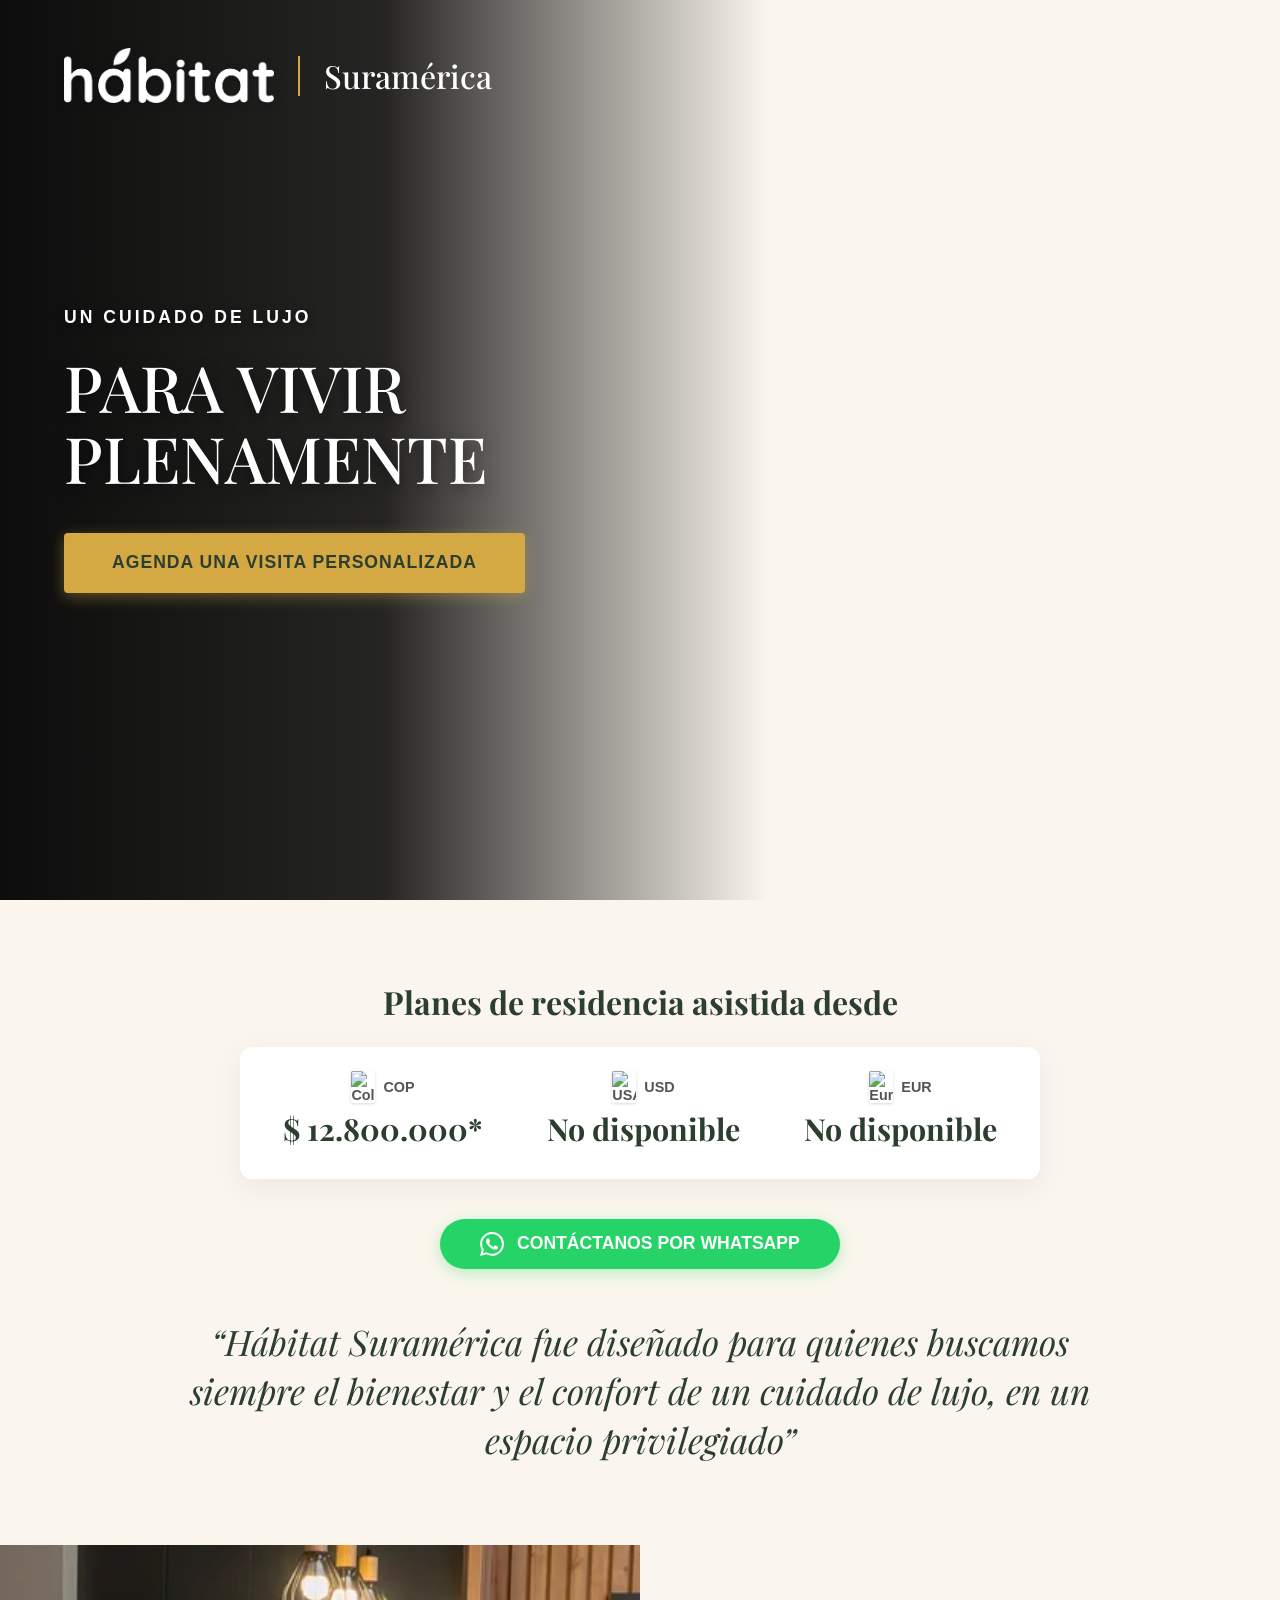
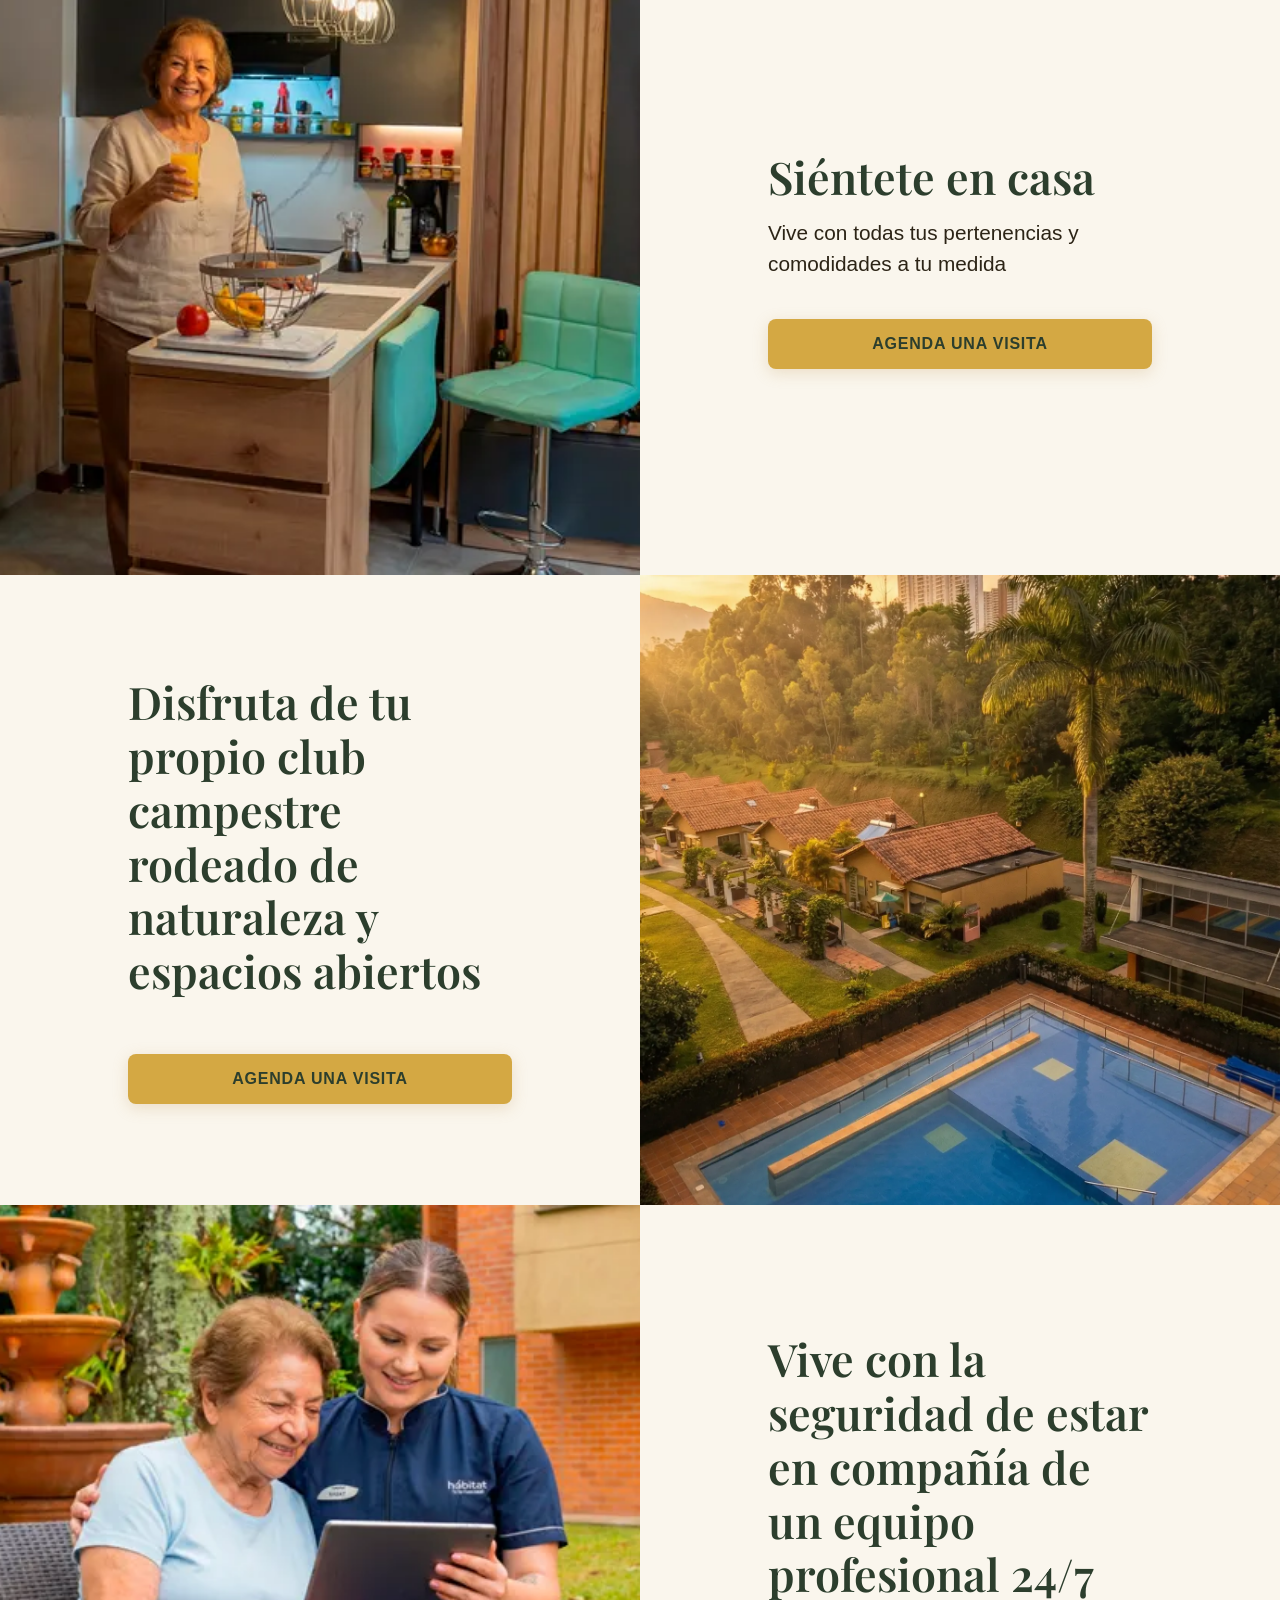
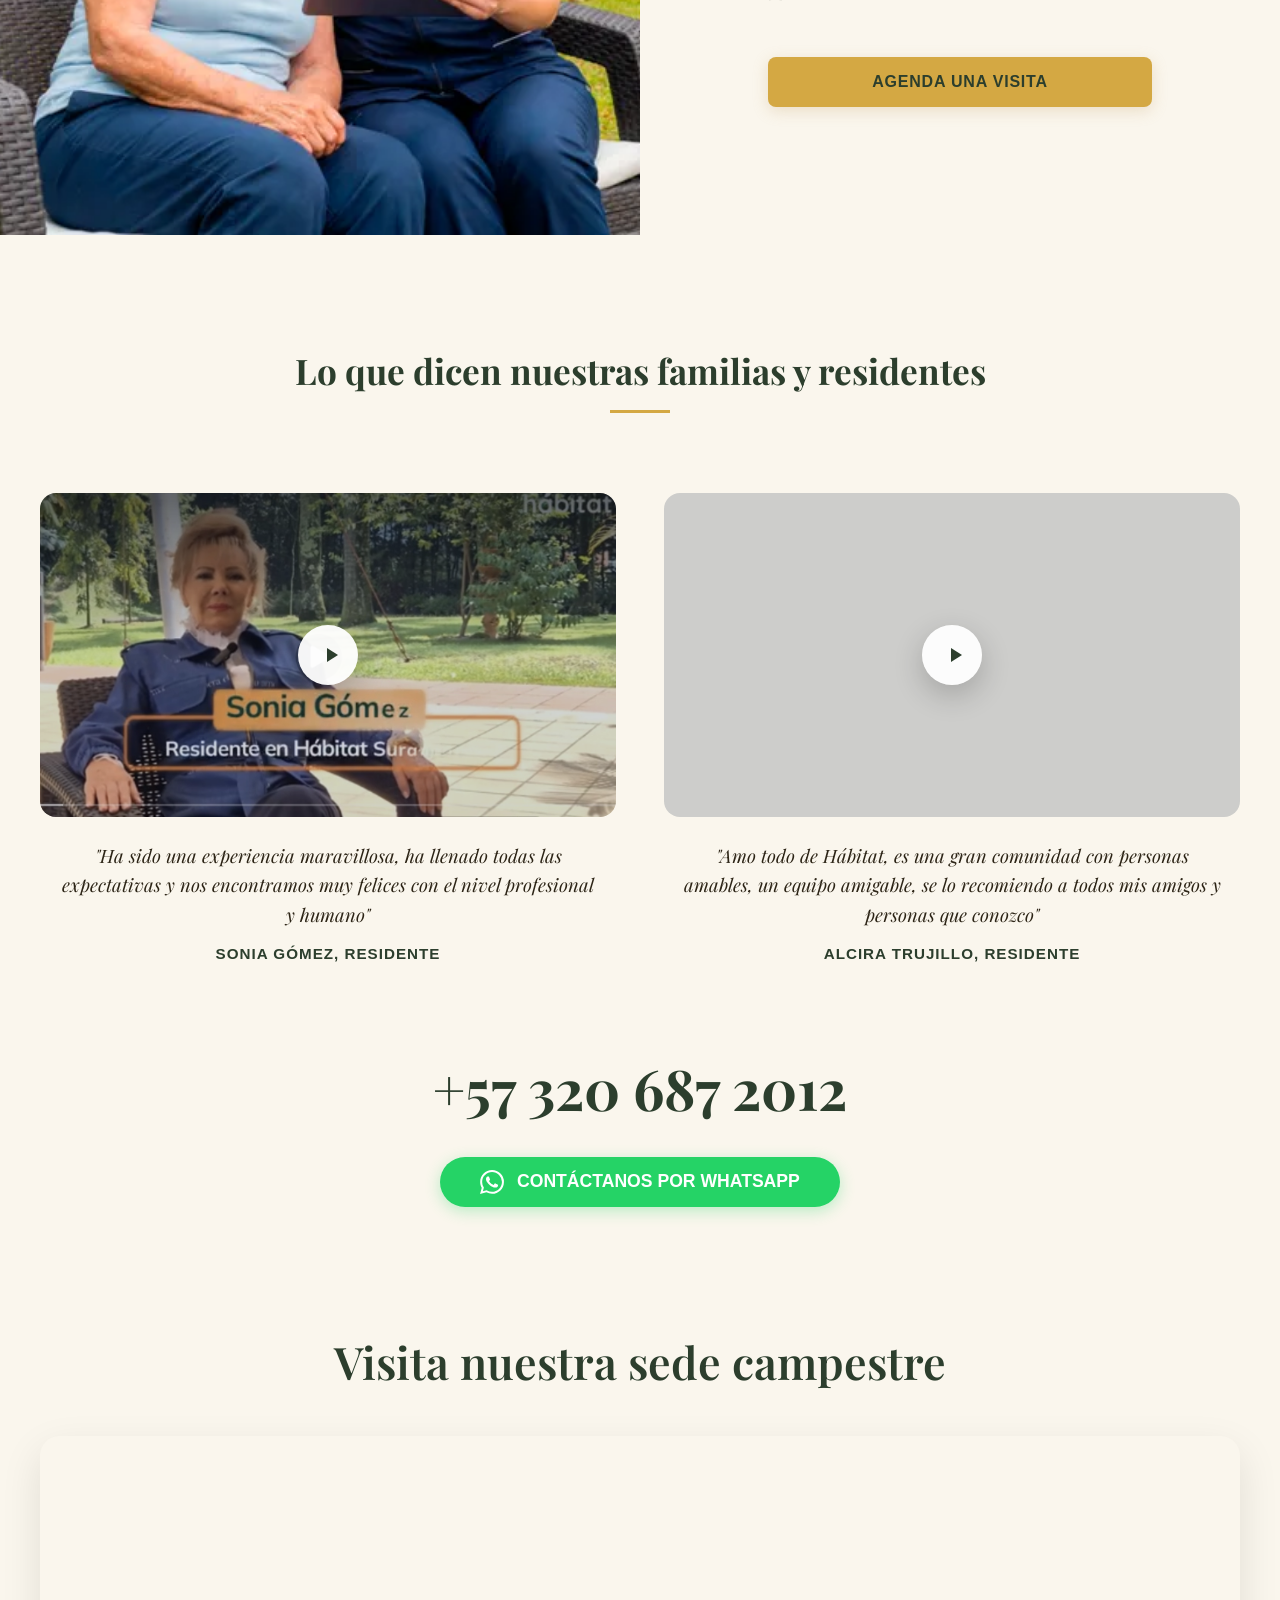
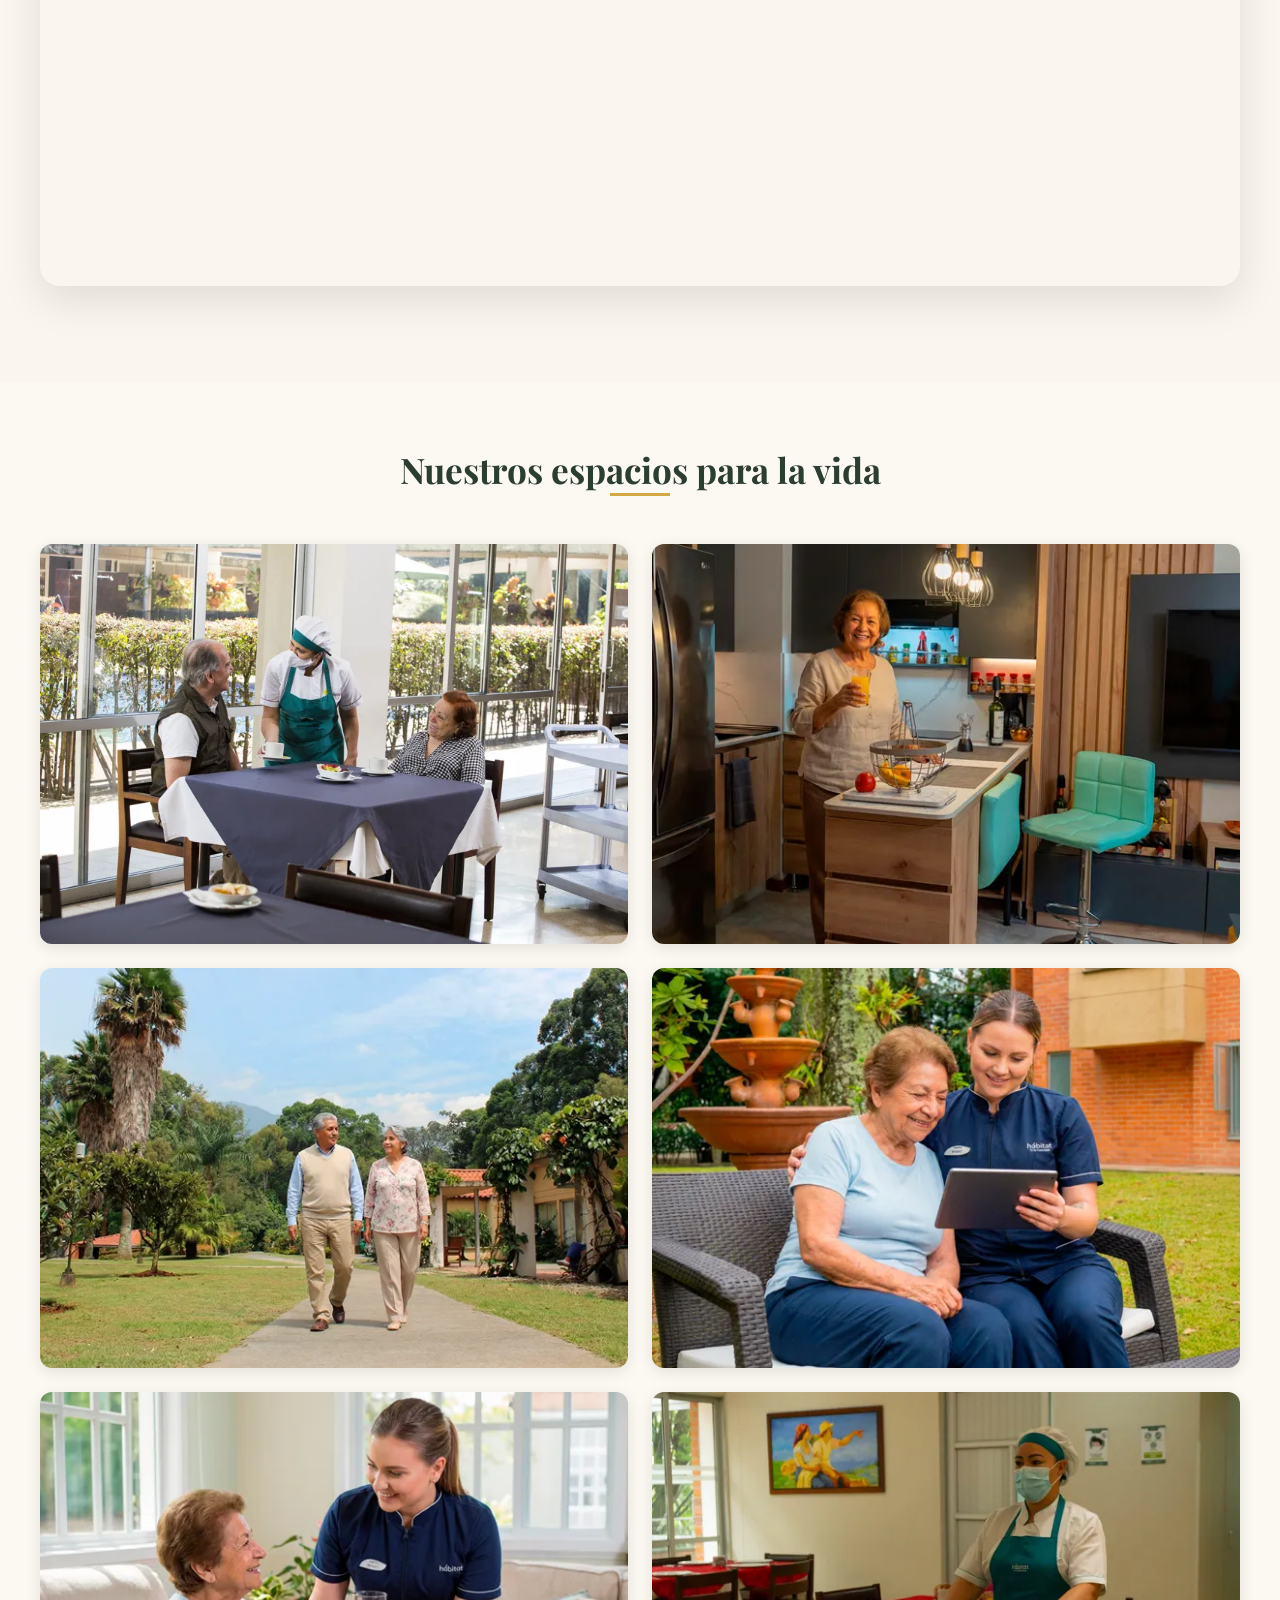
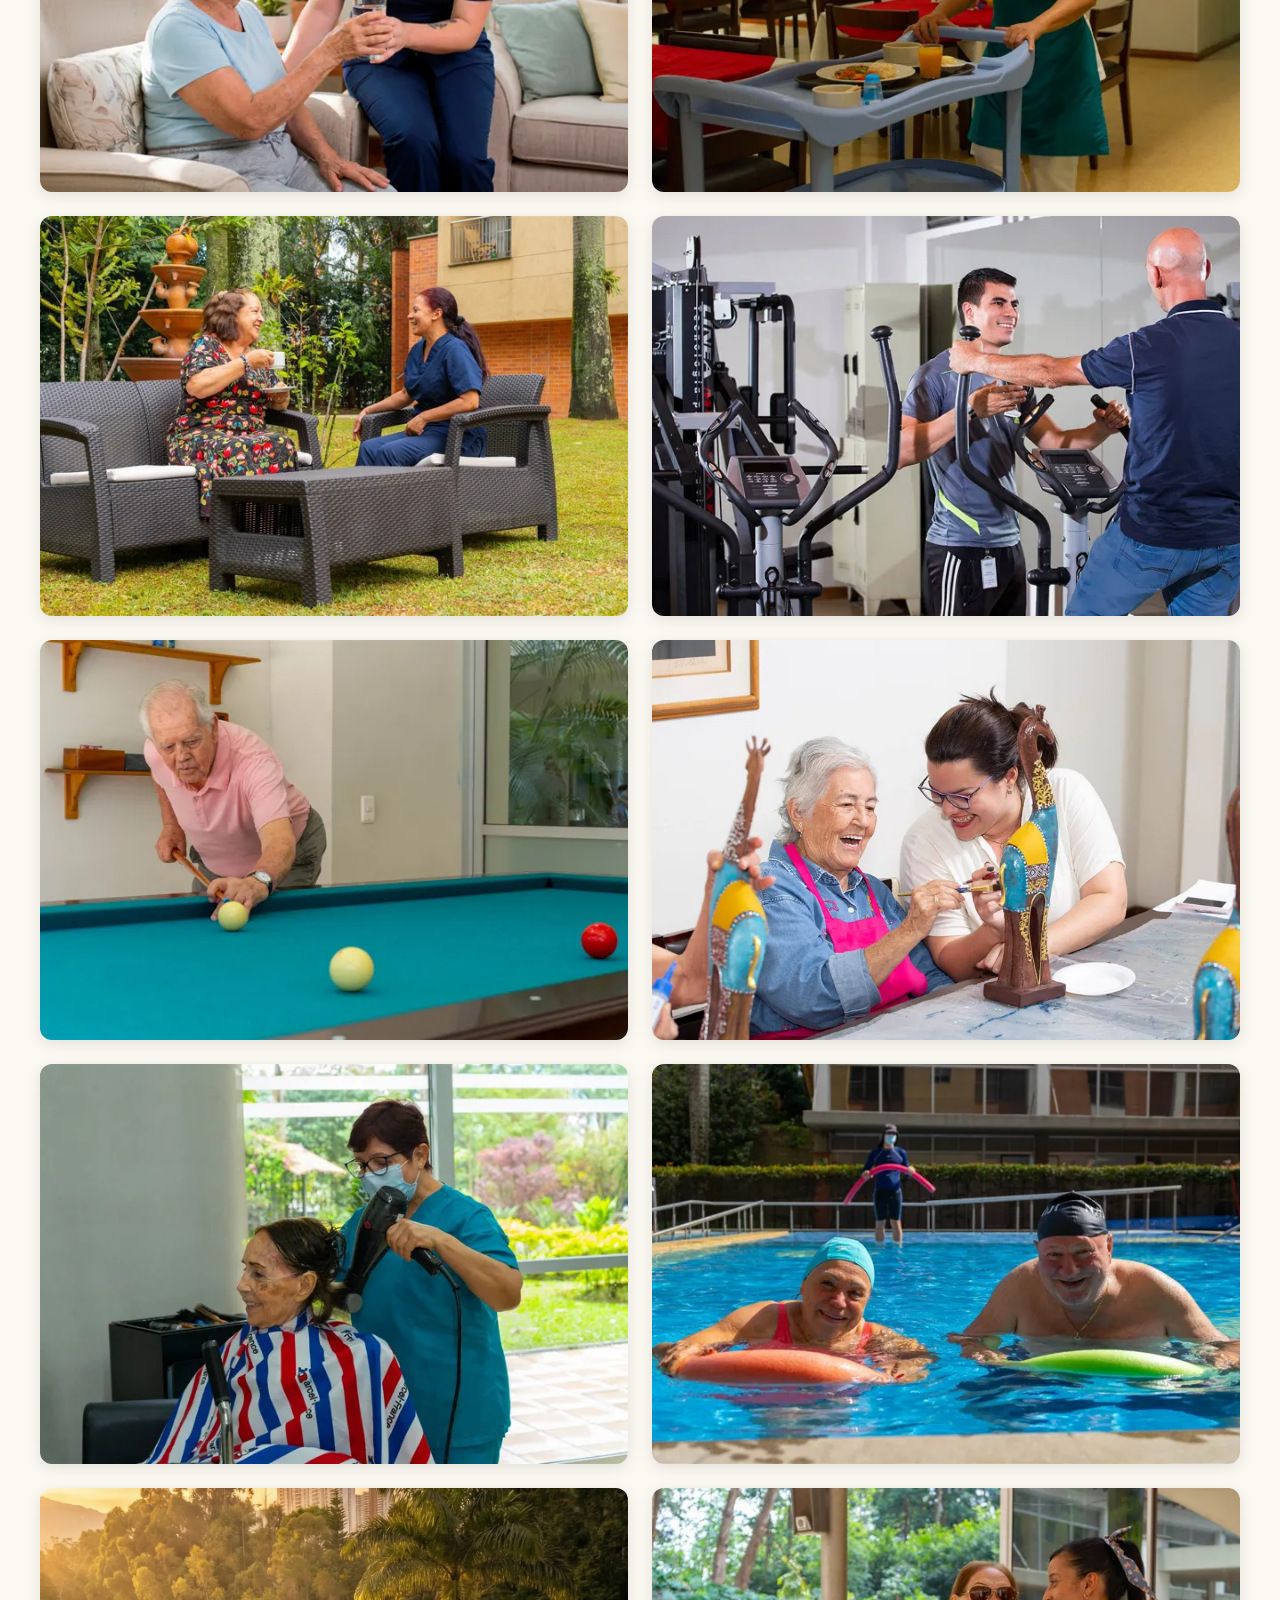
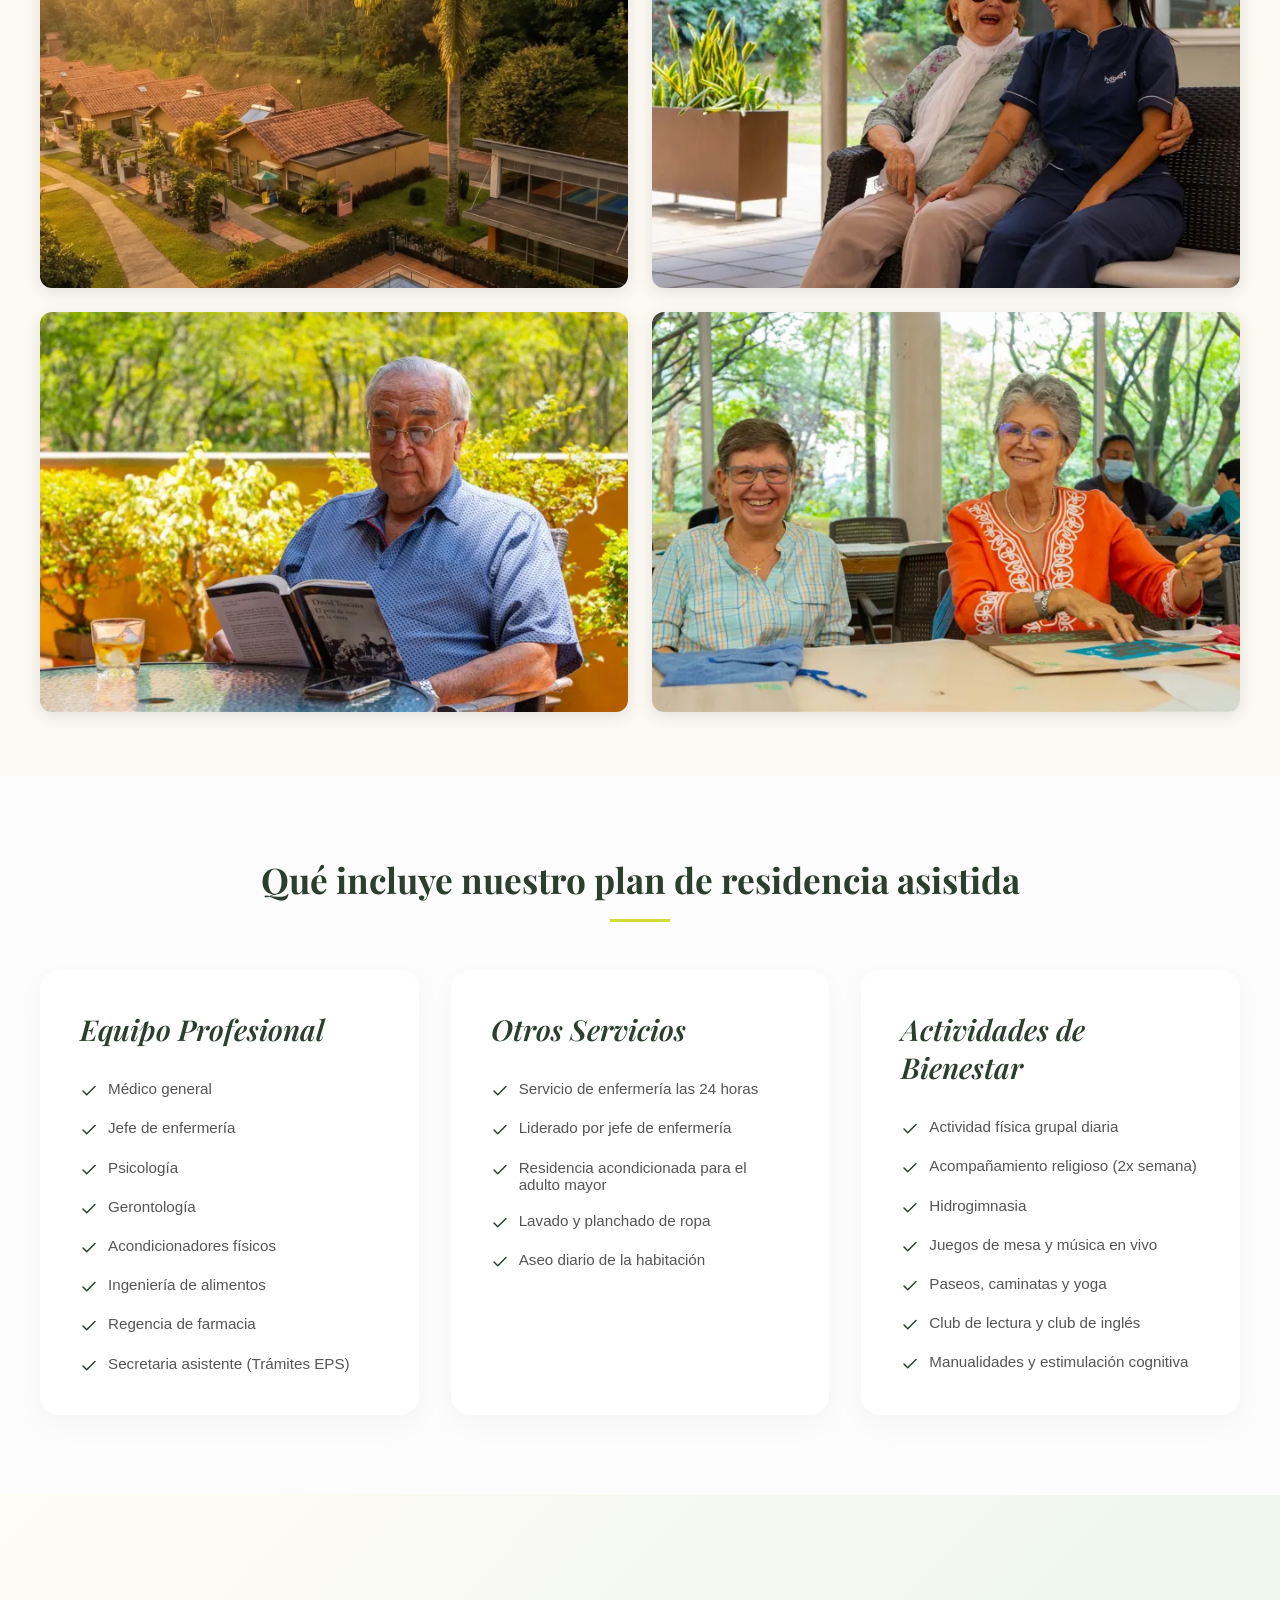
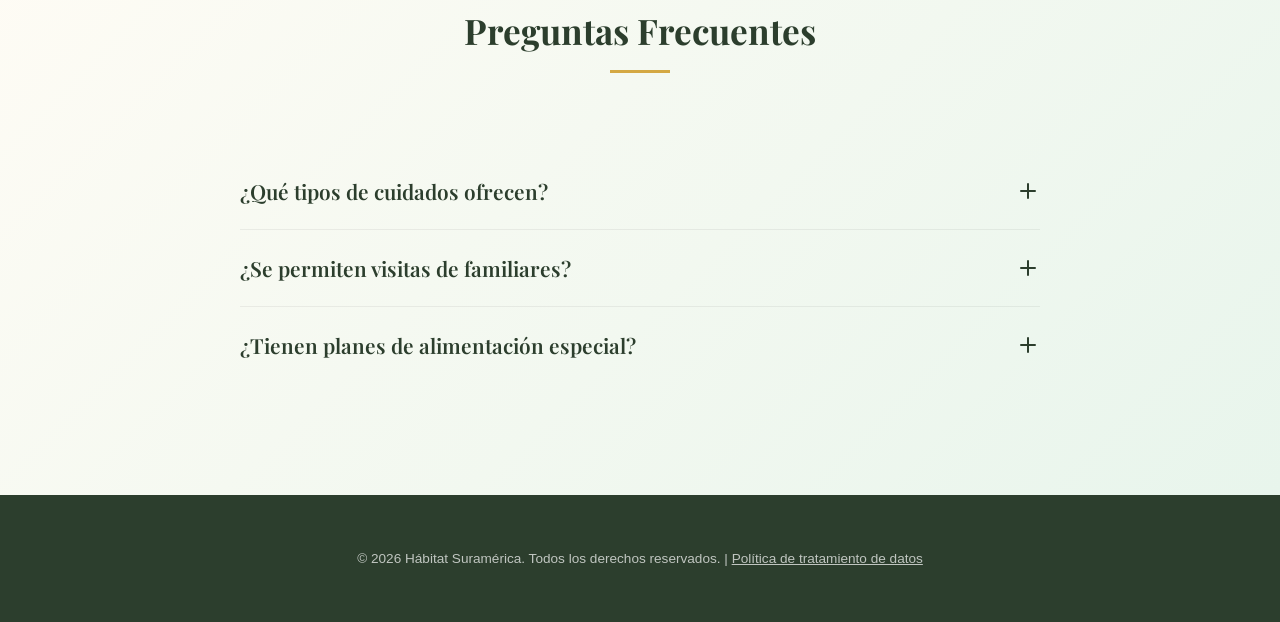
==== index.html @ 749c16eb "Update video text block with new title 'Siéntete en casa' and subtitle" ====
<!DOCTYPE html>
<html lang="es">
<head>
    <meta charset="UTF-8">
    <meta name="viewport" content="width=device-width, initial-scale=1.0">
    <title>Hábitat Senior Living - Cuidado de Lujo</title>
    <meta name="description" content="La tranquilidad del cuidado de lujo para el adulto mayor en Hábitat Suramérica. Agende su visita a nuestras sedes exclusivas.">
    
    <!-- Favicon -->
    <link rel="icon" href="habitat_favicon.png" type="image/x-icon">
    
    <!-- Google Fonts -->
    <link rel="preconnect" href="https://fonts.googleapis.com">
    <link rel="preconnect" href="https://fonts.gstatic.com" crossorigin>
    <link href="https://fonts.googleapis.com/css2?family=Outfit:wght@300;400;500;600;700&family=Playfair+Display:ital,wght@0,400;0,500;0,600;0,700;1,400;1,500;1,600;1,700&display=swap" rel="stylesheet">
    
    <!-- CSS -->
    <link rel="stylesheet" href="style.css?v=41">
<!-- Google Tag Manager -->
<script>(function(w,d,s,l,i){w[l]=w[l]||[];w[l].push({'gtm.start':
new Date().getTime(),event:'gtm.js'});var f=d.getElementsByTagName(s)[0],
j=d.createElement(s),dl=l!='dataLayer'?'&l='+l:'';j.async=true;j.src=
'https://www.googletagmanager.com/gtm.js?id='+i+dl;f.parentNode.insertBefore(j,f);
})(window,document,'script','dataLayer','GTM-WFSQ859');</script>
<!-- End Google Tag Manager -->
</head>
<body>
<!-- Google Tag Manager (noscript) -->
<noscript><iframe src="https://www.googletagmanager.com/ns.html?id=GTM-WFSQ859"
height="0" width="0" style="display:none;visibility:hidden"></iframe></noscript>
<!-- End Google Tag Manager (noscript) -->

        <header class="header">
        <div class="header-container">
            <img src="habitat_logo.png" alt="Hábitat Logo" class="logo">
            <span class="header-divider"></span>
            <span class="header-location">Suramérica</span>
        </div>
    </header>

    <main>
        <section class="hero" id="hero">
            <div class="hero-slideshow">
                <div class="hero-slide" style="background-image: url('hero_slides/mer0484_1_opt.webp');"></div>
                <div class="hero-slide" style="background-image: url('hero_slides/idea_1_opt.webp'); "></div>
                <div class="hero-slide" style="background-image: url('hero_slides/mer0311_1_opt.webp');"></div>
            </div>
            <div class="hero-overlay"></div>
            
            <div class="hero-content">
                <div class="hero-text-area">
                    <div class="hero-eyebrow">UN CUIDADO DE LUJO</div>
                    <h1 class="hero-title">PARA VIVIR PLENAMENTE</h1>
                    <button class="hero-btn" onclick="openFormModal()">AGENDA UNA VISITA PERSONALIZADA</button>
                </div>
            </div>
        </section>

        <section class="testimonial-hero" style="background-color: var(--bg-light); padding: 5rem 2rem; text-align: center;">
    <div style="max-width: 900px; margin: 0 auto;">
                <h3 style="font-family: var(--font-heading); color: var(--primary-color); font-size: 2rem; font-weight: 700; margin-bottom: 1.5rem;">Planes de residencia asistida desde</h3>
        <div class="price-bar">
            <div class="price-col">
                <div class="currency-label"><img src="https://flagcdn.com/w40/co.png" srcset="https://flagcdn.com/w80/co.png 2x" width="24" alt="Colombia" class="flag-icon"> COP</div>
                <div class="price-amount">$ 12.800.000*</div>
            </div>
            <div class="price-col">
                <div class="currency-label"><img src="https://flagcdn.com/w40/us.png" srcset="https://flagcdn.com/w80/us.png 2x" width="24" alt="USA" class="flag-icon"> USD</div>
                <div class="price-amount" id="price-usd">...</div>
                <div class="exchange-rate" id="rate-usd"></div>
            </div>
            <div class="price-col">
                <div class="currency-label"><img src="https://flagcdn.com/w40/eu.png" srcset="https://flagcdn.com/w80/eu.png 2x" width="24" alt="Europa" class="flag-icon"> EUR</div>
                <div class="price-amount" id="price-eur">...</div>
                <div class="exchange-rate" id="rate-eur"></div>
            </div>
        </div>
        <div style="margin-bottom: 3rem; display: flex; justify-content: center;">
            <a href="https://wa.me/573206872012?text=Hola%2C%20quisiera%20saber%20m%C3%A1s%20de%20los%20planes%20residenciales%20de%20H%C3%A1bitat%20Suram%C3%A9rica" target="_blank" class="wa-testimonial-btn">
                <svg width="24" height="24" viewBox="0 0 24 24" fill="currentColor" xmlns="http://www.w3.org/2000/svg">
                    <path d="M17.472 14.382c-.297-.149-1.758-.867-2.03-.967-.273-.099-.471-.148-.67.15-.197.297-.767.966-.94 1.164-.173.199-.347.223-.644.075-.297-.15-1.255-.463-2.39-1.475-.888-.788-1.489-1.761-1.663-2.059-.173-.297-.018-.458.13-.606.134-.133.298-.347.446-.52.149-.174.198-.298.298-.497.099-.198.05-.371-.025-.52-.075-.149-.669-1.612-.916-2.207-.242-.579-.487-.5-.669-.51-.173-.008-.371-.01-.57-.01-.198 0-.52.074-.792.372-.272.297-1.04 1.016-1.04 2.479 0 1.462 1.065 2.875 1.213 3.074.149.198 2.096 3.2 5.077 4.487.709.306 1.262.489 1.694.625.712.227 1.36.195 1.871.118.575-.085 1.758-.719 2.006-1.413.248-.694.248-1.289.173-1.413-.074-.124-.272-.198-.57-.347m-5.421 7.403h-.004a9.87 9.87 0 01-5.031-1.378l-.361-.214-3.741.982.998-3.648-.235-.374a9.86 9.86 0 01-1.51-5.26c.001-5.45 4.436-9.884 9.888-9.884 2.64 0 5.122 1.03 6.988 2.898a9.825 9.825 0 012.893 6.994c-.003 5.45-4.437 9.884-9.885 9.884m8.413-18.297A11.815 11.815 0 0012.05 0C5.495 0 .16 5.335.157 11.892c0 2.096.547 4.142 1.588 5.945L.057 24l6.305-1.654a11.882 11.882 0 005.683 1.448h.005c6.554 0 11.89-5.335 11.893-11.893a11.821 11.821 0 00-3.48-8.413z"/>
                </svg>
                CONTÁCTANOS POR WHATSAPP
            </a>
        </div>
    <p style="font-family: var(--font-heading); color: var(--primary-color); font-size: 2.2rem; font-style: italic; line-height: 1.4; margin: 0;">
            &ldquo;Hábitat Suramérica fue diseñado para quienes buscamos siempre el bienestar y el confort de un cuidado de lujo, en un espacio privilegiado&rdquo;
        </p>
        </div>
</section>

        <section class="video-section">
            <div class="video-container-wrapper">
                <div class="video-column">
                    <div class="video-box">
                        <img src="habitat_gallery/20260210-DEV-GOOGLE-IMAGE-ADS-ENTORNODETALLES idea 1.webp" alt="Compañía y cuidado" class="video-thumb">
                    </div>
                </div>
                
                <div class="video-text">
                    <h2 class="section-title" style="margin-bottom: 0.8rem;">Siéntete en casa</h2>
                    <p style="font-size: 1.3rem; color: var(--text-dark); margin: 0 0 1.5rem 0; font-family: var(--font-body); line-height: 1.5;">Vive con todas tus pertenencias y comodidades a tu medida</p>
                    
                    <button class="cta-btn" style="margin-top: 1rem;" onclick="openFormModal()">AGENDA UNA VISITA</button>
                </div>
            </div>
        </section>
        <section class="video-section">
            <div class="video-container-wrapper row-reverse">
                <div class="video-column">
                    <div class="video-box" style="box-shadow: 0 20px 40px rgba(0,0,0,0.15);">
                        <img src="habitat_gallery/gemini_opt.webp" alt="Vive en tu propia casa" class="video-thumb" style="object-position: bottom;">
                    </div>
                </div>
                
                <div class="video-text">
                    <h2 class="section-title">Disfruta de tu propio club campestre rodeado de naturaleza y espacios abiertos</h2>
                    <button class="cta-btn" style="margin-top: 2rem;" onclick="openFormModal()">AGENDA UNA VISITA</button>
                </div>
            </div>
        </section>
        <section class="video-section">
            <div class="video-container-wrapper">
                <div class="video-column">
                    <div class="video-box">
                        <img src="habitat_gallery/20260210-DEV-GOOGLE-IMAGE-ADS-ENTORNODETALLES idea 6.webp" alt="Atención y cuidado" class="video-thumb">
                    </div>
                </div>
                
                <div class="video-text">
                    <h2 class="section-title">Vive con la seguridad de estar en compañía de un equipo profesional 24/7</h2>
                    <button class="cta-btn" style="margin-top: 2rem;" onclick="openFormModal()">AGENDA UNA VISITA</button>
                </div>
            </div>
        </section>
</section>
</section>

        <section class="testimonials-section">
            <div class="services-header">
                <h2 class="services-main-title">Lo que dicen nuestras familias y residentes</h2>
                <div class="title-divider"></div>
            </div>
            
            <div class="testimonials-grid">
                <!-- Testimonial 1 -->
                <div class="testimonial-card">
                    <div class="video-box" style="border-radius: 16px; cursor: pointer;" data-youtube-id="AoL9prIR5Qg" onclick="openVideoModal(this.dataset.youtubeId)">
                        <img src="sonia_preview.jpg" alt="Testimonio de Residente" class="video-thumb">
                        <div class="video-overlay"></div>
                        <button class="play-btn" style="width: 60px; height: 60px;">
                            <svg viewBox="0 0 24 24" fill="currentColor" style="width: 24px; height: 24px;">
                                <path d="M8 5v14l11-7z"/>
                            </svg>
                        </button>
                    </div>
                    <div class="testimonial-info">
                        <p class="testimonial-quote">"Ha sido una experiencia maravillosa, ha llenado todas las expectativas y nos encontramos muy felices con el nivel profesional y humano"</p>
                        <h4 class="testimonial-name">Sonia Gómez, Residente</h4>
                    </div>
                </div>
                
                <!-- Testimonial 2 -->
                <div class="testimonial-card">
                    <div class="video-box" style="border-radius: 16px; cursor: pointer;" data-youtube-id="H7h-_pQNr-I" onclick="openVideoModal(this.dataset.youtubeId)">
                        <img src="https://img.youtube.com/vi/H7h-_pQNr-I/maxresdefault.jpg" alt="Testimonio de Familiar" class="video-thumb">
                        <div class="video-overlay"></div>
                        <button class="play-btn" style="width: 60px; height: 60px;">
                            <svg viewBox="0 0 24 24" fill="currentColor" style="width: 24px; height: 24px;">
                                <path d="M8 5v14l11-7z"/>
                            </svg>
                        </button>
                    </div>
                    <div class="testimonial-info">
                        <p class="testimonial-quote">"Amo todo de Hábitat, es una gran comunidad con personas amables, un equipo amigable, se lo recomiendo a todos mis amigos y personas que conozco"</p>
                        <h4 class="testimonial-name">Alcira Trujillo, Residente</h4>
                    </div>
                </div>
                

            </div>
        </section>

        

        
        <section class="contact-banner" style="text-align: center; padding: 2rem 2rem 6rem; background-color: var(--bg-light);">
            <h2 style="font-size: 3.5rem; color: var(--primary-color); margin-bottom: 2rem; font-family: var(--font-heading); font-weight: 700;">+57 320 687 2012</h2>
            <a href="https://wa.me/573206872012?text=Hola%2C%20quisiera%20saber%20m%C3%A1s%20de%20los%20planes%20residenciales%20de%20H%C3%A1bitat%20Suram%C3%A9rica" target="_blank" class="wa-testimonial-btn" style="display: inline-flex; margin: 0 auto; text-decoration: none;">
                <svg viewBox="0 0 24 24" fill="currentColor">
                    <path d="M17.472 14.382c-.297-.149-1.758-.867-2.03-.967-.273-.099-.471-.148-.67.15-.197.297-.767.966-.94 1.164-.173.199-.347.223-.644.075-.297-.15-1.255-.463-2.39-1.475-.888-.788-1.487-1.761-1.66-2.059-.173-.297-.018-.458.13-.606.134-.133.298-.347.446-.52.149-.174.198-.298.298-.497.099-.198.05-.371-.025-.52-.075-.149-.669-1.612-.916-2.207-.242-.579-.487-.5-.669-.51a12.8 12.8 0 0 0-.57-.01c-.198 0-.52.074-.792.372-.272.297-1.04 1.016-1.04 2.479 0 1.462 1.065 2.875 1.213 3.074.149.198 2.096 3.2 5.077 4.487.709.306 1.262.489 1.694.625.712.227 1.36.195 1.871.118.571-.085 1.758-.719 2.006-1.413.248-.694.248-1.289.173-1.413-.074-.124-.272-.198-.57-.347m-5.421 7.403h-.004a9.87 9.87 0 0 1-5.031-1.378l-.361-.214-3.741.982.998-3.648-.235-.374a9.86 9.86 0 0 1-1.51-5.26c.001-5.45 4.436-9.884 9.888-9.884 2.64 0 5.122 1.03 6.988 2.898a9.825 9.825 0 0 1 2.893 6.994c-.003 5.45-4.437 9.884-9.885 9.884m8.413-18.297A11.815 11.815 0 0 0 12.05 0C5.495 0 .16 5.335.157 11.892c0 2.096.547 4.142 1.588 5.945L.057 24l6.305-1.654a11.882 11.882 0 0 0 5.683 1.448h.005c6.554 0 11.89-5.335 11.893-11.893a11.821 11.821 0 0 0-3.48-8.413Z"/>
                </svg>
                CONTÁCTANOS POR WHATSAPP
            </a>
        </section>

        
        <section class="map-section" style="padding: 2rem 2rem 6rem; background-color: var(--bg-light); text-align: center;">
            <h2 class="section-title" style="margin-bottom: 3rem; text-align: center;">Visita nuestra sede campestre</h2>
            <div class="map-container" style="max-width: 1200px; margin: 0 auto; height: 450px; border-radius: 20px; overflow: hidden; box-shadow: 0 15px 40px rgba(0,0,0,0.1);">
                <iframe 
                    src="https://maps.google.com/maps?q=Hábitat%20Adulto%20Mayor%20(Sede%20Suramérica)&t=&z=16&ie=UTF8&iwloc=&output=embed" 
                    width="100%" 
                    height="100%" 
                    style="border:0;" 
                    allowfullscreen="" 
                    loading="lazy" 
                    referrerpolicy="no-referrer-when-downgrade">
                </iframe>
            </div>
        </section>

        <section class="gallery-section">
            <div class="gallery-header">
                <h2 class="gallery-title">Nuestros espacios para la vida</h2>
                <div class="title-divider"></div>
            </div>
            <div class="gallery-grid">
                <img src="habitat_gallery/_LEU4760.webp" alt="Instalaciones Hábitat Suramérica" class="gallery-item" loading="lazy">
                <img src="habitat_gallery/20260210-DEV-GOOGLE-IMAGE-ADS-ENTORNODETALLES idea 1.webp" alt="Instalaciones Hábitat Suramérica" class="gallery-item" loading="lazy">
                <img src="habitat_gallery/20260210-DEV-GOOGLE-IMAGE-ADS-ENTORNODETALLES idea 3.webp" alt="Instalaciones Hábitat Suramérica" class="gallery-item" loading="lazy">
                <img src="habitat_gallery/20260210-DEV-GOOGLE-IMAGE-ADS-ENTORNODETALLES idea 6.webp" alt="Instalaciones Hábitat Suramérica" class="gallery-item" loading="lazy">
                <img src="habitat_gallery/20260210-DEV-GOOGLE-IMAGE-ADS-ENTORNODETALLES idea 8.webp" alt="Instalaciones Hábitat Suramérica" class="gallery-item" loading="lazy">
                <img src="habitat_gallery/comedor.webp" alt="Instalaciones Hábitat Suramérica" class="gallery-item" loading="lazy">
                <img src="habitat_gallery/espacios.webp" alt="Instalaciones Hábitat Suramérica" class="gallery-item" loading="lazy">
                <img src="habitat_gallery/Gym.webp" alt="Instalaciones Hábitat Suramérica" class="gallery-item" loading="lazy">
                <img src="habitat_gallery/Juegos.webp" alt="Instalaciones Hábitat Suramérica" class="gallery-item" loading="lazy">
                <img src="habitat_gallery/LEU2673-1.webp" alt="Instalaciones Hábitat Suramérica" class="gallery-item" loading="lazy">
                <img src="habitat_gallery/peluqueria.webp" alt="Instalaciones Hábitat Suramérica" class="gallery-item" loading="lazy">
                <img src="habitat_gallery/piscina.webp" alt="Instalaciones Hábitat Suramérica" class="gallery-item" loading="lazy">
                <img src="habitat_gallery/gemini_opt.webp" alt="Instalaciones Hábitat Suramérica" class="gallery-item" loading="lazy">
                <img src="habitat_gallery/_MER0311.webp" alt="Instalaciones Hábitat Suramérica" class="gallery-item" loading="lazy">
                <img src="habitat_gallery/_MER0361.webp" alt="Instalaciones Hábitat Suramérica" class="gallery-item" loading="lazy">
                <img src="habitat_gallery/_MER0657.webp" alt="Instalaciones Hábitat Suramérica" class="gallery-item" loading="lazy">
            </div>
        </section>

        
        <section class="plan-section" style="padding: 5rem 1rem; background-color: #fcfcfc;">
            <div class="services-header" style="text-align: center; margin-bottom: 3rem;">
                <h2 class="services-main-title" style="color: #2c3e2d; font-family: 'Playfair Display', serif; font-size: 2.2rem;">Qué incluye nuestro plan de residencia asistida</h2>
                <div class="title-divider" style="margin: 1rem auto; width: 60px; height: 3px; background-color: #D3DB36;"></div>
            </div>
            
            <div class="plan-grid" style="max-width: 1200px; margin: 0 auto; display: grid; grid-template-columns: repeat(auto-fit, minmax(300px, 1fr)); gap: 2rem;">
                <!-- Column 1 -->
                <div class="plan-card" style="background: white; border-radius: 20px; padding: 2.5rem; box-shadow: 0 10px 30px rgba(0,0,0,0.03);">
                    <h3 style="color: #2c3e2d; font-family: 'Playfair Display', serif; font-size: 1.8rem; font-style: italic; margin-bottom: 2rem; font-weight: 600;">Equipo Profesional</h3>
                    <ul style="list-style: none; padding: 0; margin: 0; display: flex; flex-direction: column; gap: 1.2rem;">
                        <li style="display: flex; gap: 10px; color: #555; font-size: 0.95rem; align-items: flex-start;"><svg style="color: #2c3e2d; flex-shrink: 0; margin-top: 2px;" width="18" height="18" viewBox="0 0 24 24" fill="none" stroke="currentColor" stroke-width="2" stroke-linecap="round" stroke-linejoin="round"><polyline points="20 6 9 17 4 12"></polyline></svg> Médico general</li>
                        <li style="display: flex; gap: 10px; color: #555; font-size: 0.95rem; align-items: flex-start;"><svg style="color: #2c3e2d; flex-shrink: 0; margin-top: 2px;" width="18" height="18" viewBox="0 0 24 24" fill="none" stroke="currentColor" stroke-width="2" stroke-linecap="round" stroke-linejoin="round"><polyline points="20 6 9 17 4 12"></polyline></svg> Jefe de enfermería</li>
                        <li style="display: flex; gap: 10px; color: #555; font-size: 0.95rem; align-items: flex-start;"><svg style="color: #2c3e2d; flex-shrink: 0; margin-top: 2px;" width="18" height="18" viewBox="0 0 24 24" fill="none" stroke="currentColor" stroke-width="2" stroke-linecap="round" stroke-linejoin="round"><polyline points="20 6 9 17 4 12"></polyline></svg> Psicología</li>
                        <li style="display: flex; gap: 10px; color: #555; font-size: 0.95rem; align-items: flex-start;"><svg style="color: #2c3e2d; flex-shrink: 0; margin-top: 2px;" width="18" height="18" viewBox="0 0 24 24" fill="none" stroke="currentColor" stroke-width="2" stroke-linecap="round" stroke-linejoin="round"><polyline points="20 6 9 17 4 12"></polyline></svg> Gerontología</li>
                        
                        <li style="display: flex; gap: 10px; color: #555; font-size: 0.95rem; align-items: flex-start;"><svg style="color: #2c3e2d; flex-shrink: 0; margin-top: 2px;" width="18" height="18" viewBox="0 0 24 24" fill="none" stroke="currentColor" stroke-width="2" stroke-linecap="round" stroke-linejoin="round"><polyline points="20 6 9 17 4 12"></polyline></svg> Acondicionadores físicos</li>
                        <li style="display: flex; gap: 10px; color: #555; font-size: 0.95rem; align-items: flex-start;"><svg style="color: #2c3e2d; flex-shrink: 0; margin-top: 2px;" width="18" height="18" viewBox="0 0 24 24" fill="none" stroke="currentColor" stroke-width="2" stroke-linecap="round" stroke-linejoin="round"><polyline points="20 6 9 17 4 12"></polyline></svg> Ingeniería de alimentos</li>
                        <li style="display: flex; gap: 10px; color: #555; font-size: 0.95rem; align-items: flex-start;"><svg style="color: #2c3e2d; flex-shrink: 0; margin-top: 2px;" width="18" height="18" viewBox="0 0 24 24" fill="none" stroke="currentColor" stroke-width="2" stroke-linecap="round" stroke-linejoin="round"><polyline points="20 6 9 17 4 12"></polyline></svg> Regencia de farmacia</li>
                        <li style="display: flex; gap: 10px; color: #555; font-size: 0.95rem; align-items: flex-start;"><svg style="color: #2c3e2d; flex-shrink: 0; margin-top: 2px;" width="18" height="18" viewBox="0 0 24 24" fill="none" stroke="currentColor" stroke-width="2" stroke-linecap="round" stroke-linejoin="round"><polyline points="20 6 9 17 4 12"></polyline></svg> Secretaria asistente (Trámites EPS)</li>
                    </ul>
                </div>
                
                <!-- Column 2 -->
                <div class="plan-card" style="background: white; border-radius: 20px; padding: 2.5rem; box-shadow: 0 10px 30px rgba(0,0,0,0.03);">
                    <h3 style="color: #2c3e2d; font-family: 'Playfair Display', serif; font-size: 1.8rem; font-style: italic; margin-bottom: 2rem; font-weight: 600;">Otros Servicios</h3>
                    <ul style="list-style: none; padding: 0; margin: 0; display: flex; flex-direction: column; gap: 1.2rem;">
                        <li style="display: flex; gap: 10px; color: #555; font-size: 0.95rem; align-items: flex-start;"><svg style="color: #2c3e2d; flex-shrink: 0; margin-top: 2px;" width="18" height="18" viewBox="0 0 24 24" fill="none" stroke="currentColor" stroke-width="2" stroke-linecap="round" stroke-linejoin="round"><polyline points="20 6 9 17 4 12"></polyline></svg> Servicio de enfermería las 24 horas</li>
                        <li style="display: flex; gap: 10px; color: #555; font-size: 0.95rem; align-items: flex-start;"><svg style="color: #2c3e2d; flex-shrink: 0; margin-top: 2px;" width="18" height="18" viewBox="0 0 24 24" fill="none" stroke="currentColor" stroke-width="2" stroke-linecap="round" stroke-linejoin="round"><polyline points="20 6 9 17 4 12"></polyline></svg> Liderado por jefe de enfermería</li>
                        <li style="display: flex; gap: 10px; color: #555; font-size: 0.95rem; align-items: flex-start;"><svg style="color: #2c3e2d; flex-shrink: 0; margin-top: 2px;" width="18" height="18" viewBox="0 0 24 24" fill="none" stroke="currentColor" stroke-width="2" stroke-linecap="round" stroke-linejoin="round"><polyline points="20 6 9 17 4 12"></polyline></svg> Residencia acondicionada para el adulto mayor</li>
                        <li style="display: flex; gap: 10px; color: #555; font-size: 0.95rem; align-items: flex-start;"><svg style="color: #2c3e2d; flex-shrink: 0; margin-top: 2px;" width="18" height="18" viewBox="0 0 24 24" fill="none" stroke="currentColor" stroke-width="2" stroke-linecap="round" stroke-linejoin="round"><polyline points="20 6 9 17 4 12"></polyline></svg> Lavado y planchado de ropa</li>
                        <li style="display: flex; gap: 10px; color: #555; font-size: 0.95rem; align-items: flex-start;"><svg style="color: #2c3e2d; flex-shrink: 0; margin-top: 2px;" width="18" height="18" viewBox="0 0 24 24" fill="none" stroke="currentColor" stroke-width="2" stroke-linecap="round" stroke-linejoin="round"><polyline points="20 6 9 17 4 12"></polyline></svg> Aseo diario de la habitación</li>
                    </ul>
                </div>
                
                <!-- Column 3 -->
                <div class="plan-card" style="background: white; border-radius: 20px; padding: 2.5rem; box-shadow: 0 10px 30px rgba(0,0,0,0.03);">
                    <h3 style="color: #2c3e2d; font-family: 'Playfair Display', serif; font-size: 1.8rem; font-style: italic; margin-bottom: 2rem; font-weight: 600;">Actividades de Bienestar</h3>
                    <ul style="list-style: none; padding: 0; margin: 0; display: flex; flex-direction: column; gap: 1.2rem;">
                        <li style="display: flex; gap: 10px; color: #555; font-size: 0.95rem; align-items: flex-start;"><svg style="color: #2c3e2d; flex-shrink: 0; margin-top: 2px;" width="18" height="18" viewBox="0 0 24 24" fill="none" stroke="currentColor" stroke-width="2" stroke-linecap="round" stroke-linejoin="round"><polyline points="20 6 9 17 4 12"></polyline></svg> Actividad física grupal diaria</li>
                        <li style="display: flex; gap: 10px; color: #555; font-size: 0.95rem; align-items: flex-start;"><svg style="color: #2c3e2d; flex-shrink: 0; margin-top: 2px;" width="18" height="18" viewBox="0 0 24 24" fill="none" stroke="currentColor" stroke-width="2" stroke-linecap="round" stroke-linejoin="round"><polyline points="20 6 9 17 4 12"></polyline></svg> Acompañamiento religioso (2x semana)</li>
                        <li style="display: flex; gap: 10px; color: #555; font-size: 0.95rem; align-items: flex-start;"><svg style="color: #2c3e2d; flex-shrink: 0; margin-top: 2px;" width="18" height="18" viewBox="0 0 24 24" fill="none" stroke="currentColor" stroke-width="2" stroke-linecap="round" stroke-linejoin="round"><polyline points="20 6 9 17 4 12"></polyline></svg> Hidrogimnasia</li>
                        <li style="display: flex; gap: 10px; color: #555; font-size: 0.95rem; align-items: flex-start;"><svg style="color: #2c3e2d; flex-shrink: 0; margin-top: 2px;" width="18" height="18" viewBox="0 0 24 24" fill="none" stroke="currentColor" stroke-width="2" stroke-linecap="round" stroke-linejoin="round"><polyline points="20 6 9 17 4 12"></polyline></svg> Juegos de mesa y música en vivo</li>
                        <li style="display: flex; gap: 10px; color: #555; font-size: 0.95rem; align-items: flex-start;"><svg style="color: #2c3e2d; flex-shrink: 0; margin-top: 2px;" width="18" height="18" viewBox="0 0 24 24" fill="none" stroke="currentColor" stroke-width="2" stroke-linecap="round" stroke-linejoin="round"><polyline points="20 6 9 17 4 12"></polyline></svg> Paseos, caminatas y yoga</li>
                        <li style="display: flex; gap: 10px; color: #555; font-size: 0.95rem; align-items: flex-start;"><svg style="color: #2c3e2d; flex-shrink: 0; margin-top: 2px;" width="18" height="18" viewBox="0 0 24 24" fill="none" stroke="currentColor" stroke-width="2" stroke-linecap="round" stroke-linejoin="round"><polyline points="20 6 9 17 4 12"></polyline></svg> Club de lectura y club de inglés</li>
                        <li style="display: flex; gap: 10px; color: #555; font-size: 0.95rem; align-items: flex-start;"><svg style="color: #2c3e2d; flex-shrink: 0; margin-top: 2px;" width="18" height="18" viewBox="0 0 24 24" fill="none" stroke="currentColor" stroke-width="2" stroke-linecap="round" stroke-linejoin="round"><polyline points="20 6 9 17 4 12"></polyline></svg> Manualidades y estimulación cognitiva</li>
                    </ul>
                </div>
            </div>
        </section>

        <section class="faq-section">
            <div class="services-header">
                <h2 class="services-main-title">Preguntas Frecuentes</h2>
                <div class="title-divider"></div>
            </div>
            
            <div class="faq-container">
                <div class="faq-item">
                    <button class="faq-question">
                        <span>¿Qué tipos de cuidados ofrecen?</span>
                        <svg class="faq-icon" viewBox="0 0 24 24" width="24" height="24" fill="none" stroke="currentColor" stroke-width="2" stroke-linecap="round" stroke-linejoin="round"><line x1="12" y1="5" x2="12" y2="19"></line><line x1="5" y1="12" x2="19" y2="12"></line></svg>
                    </button>
                    <div class="faq-answer">
                        <p>Ofrecemos cuidados básicos de enfermería, seguimiento de signos vitales, administración de medicamentos, apoyo en actividades básicas de la vida diaria y asistencia especializada según las necesidades de cada residente.</p>
                    </div>
                </div>
                
                <div class="faq-item">
                    <button class="faq-question">
                        <span>¿Se permiten visitas de familiares?</span>
                        <svg class="faq-icon" viewBox="0 0 24 24" width="24" height="24" fill="none" stroke="currentColor" stroke-width="2" stroke-linecap="round" stroke-linejoin="round"><line x1="12" y1="5" x2="12" y2="19"></line><line x1="5" y1="12" x2="19" y2="12"></line></svg>
                    </button>
                    <div class="faq-answer">
                        <p>En HÁBITAT SURAMÉRICA no contamos con horarios establecidos para las visitas. Promovemos y valoramos activamente el vínculo familiar, por lo que nuestros residentes pueden recibir a sus familiares y seres queridos de manera flexible, favoreciendo espacios de encuentro y acompañamiento en un ambiente cómodo, seguro y acogedor.</p>
                    </div>
                </div>
                
                <div class="faq-item">
                    <button class="faq-question">
                        <span>¿Tienen planes de alimentación especial?</span>
                        <svg class="faq-icon" viewBox="0 0 24 24" width="24" height="24" fill="none" stroke="currentColor" stroke-width="2" stroke-linecap="round" stroke-linejoin="round"><line x1="12" y1="5" x2="12" y2="19"></line><line x1="5" y1="12" x2="19" y2="12"></line></svg>
                    </button>
                    <div class="faq-answer">
                        <p>Totalmente. Nuestro equipo de nutrición garantiza las dietas acordes a las condiciones de salud, comorbilidades y requerimientos específicos de cada uno de nuestros residentes.</p>
                    </div>
                </div>
            </div>
        </section>
    </main>

    <!-- Footer -->
    <footer class="footer">
        <div class="footer-content">

            <div class="footer-legal">
                &copy; 2026 Hábitat Suramérica. Todos los derechos reservados. | <a href="#" onclick="openPolicyModal(event)">Política de tratamiento de datos</a>
            </div>
        </div>
    </footer>


    <!-- Floating Action Button -->
    <div class="fab-container">
        <button class="fab-btn" onclick="openFormModal()">
            <svg width="20" height="20" viewBox="0 0 24 24" fill="none" stroke="currentColor" stroke-width="2" stroke-linecap="round" stroke-linejoin="round">
                <rect x="3" y="4" width="18" height="18" rx="2" ry="2"></rect>
                <line x1="16" y1="2" x2="16" y2="6"></line>
                <line x1="8" y1="2" x2="8" y2="6"></line>
                <line x1="3" y1="10" x2="21" y2="10"></line>
            </svg>
            AGENDA TU VISITA
        </button>
    </div>

    <!-- Video Modal -->
    <div id="video-modal" class="modal">
        <div class="modal-content video-modal-content">
            <span class="close-modal" id="close-video-modal">&times;</span>
            <div class="video-iframe-container">
                <iframe id="youtube-iframe" src="" title="YouTube video player" frameborder="0" allow="accelerometer; autoplay; clipboard-write; encrypted-media; gyroscope; picture-in-picture; web-share" allowfullscreen></iframe>
            </div>
        </div>
    </div>

    <!-- Form Modal -->
    <div id="form-modal" class="modal">
        <div class="modal-content" style="max-width: 500px; padding: 2rem; max-height: 90vh; overflow-y: auto;">
            <span class="close-modal" id="close-form-modal">&times;</span>
            <div class="form-card" style="box-shadow: none; padding: 0; background: transparent;">
                <h2 class="form-subtitle">Agenda tu visita hoy<br><span class="highlight-ochre">Residencias disponibles</span></h2>
                
                <form id="popup-contact-form" class="lead-form">
                    <div class="form-group">
                        <label for="nombre-popup">Nombre completo</label>
                        <input type="text" id="nombre-popup" name="nombre" required placeholder="Ej. Juan Pérez">
                    </div>
                    
                    <div class="form-row">
                        <div class="form-group">
                            <label for="celular-popup">Celular</label>
                            <input type="tel" id="celular-popup" name="celular" required placeholder="Ej. 300 123 4567">
                        </div>
                        
                        <div class="form-group">
                            <label for="email-popup">Email</label>
                            <input type="email" id="email-popup" name="email" required placeholder="correo@ejemplo.com">
                        </div>
                    </div>
                    
                    <div class="form-group">
                        <label for="para_quien-popup">¿Para quién busca la residencia?</label>
                        <select id="para_quien-popup" name="para_quien" required>
                            <option value="" disabled selected>Seleccione una opción</option>
                            <option value="Familiar">Familiar</option>
                            <option value="Para mi">Para mí</option>
                        </select>
                    </div>
                    
                    <div class="form-group">
                        <label for="cuando-popup">¿Cuándo deseas tomar el servicio?</label>
                        <select id="cuando-popup" name="cuando" required>
                            <option value="" disabled selected>Seleccione una opción</option>
                            <option value="En los próximos 30 días">En los próximos 30 días</option>
                            <option value="En los próximos 3 meses">En los próximos 3 meses</option>
                            <option value="Después de los próximos 3 meses">Después de los próximos 3 meses</option>
                        </select>
                    </div>
                    

                    <div class="form-group">
                        <label for="servicio-popup">¿Cuál de nuestros servicios te interesa?</label>
                        <div class="services-checkbox-group" style="margin-top: 0.5rem; display: flex; flex-direction: column; gap: 0.5rem;">
                            <div class="form-checkbox" style="margin: 0; align-items: center;">
                                <input type="checkbox" id="srv-residencia-popup" name="servicio[]" value="Servicio de Residencia">
                                <label for="srv-residencia-popup" style="font-weight: 400; font-size: 0.9rem; margin: 0; cursor: pointer;">Servicio de Residencia</label>
                            </div>
                            <div class="form-checkbox" style="margin: 0; align-items: center;">
                                <input type="checkbox" id="srv-temporal-popup" name="servicio[]" value="Alojamiento Temporal">
                                <label for="srv-temporal-popup" style="font-weight: 400; font-size: 0.9rem; margin: 0; cursor: pointer;">Alojamiento Temporal</label>
                            </div>
                            <div class="form-checkbox" style="margin: 0; align-items: center;">
                                <input type="checkbox" id="srv-recuperacion-popup" name="servicio[]" value="Recuperación Poshospitalaria">
                                <label for="srv-recuperacion-popup" style="font-weight: 400; font-size: 0.9rem; margin: 0; cursor: pointer;">Recuperación Poshospitalaria</label>
                            </div>
                        </div>
                    </div>
                    <hr style="margin: 1.5rem 0; border: none; border-top: 1px solid #c8d4c1;">
                    <div class="form-checkbox">
                        <input type="checkbox" id="politica-popup" name="politica" required>
                        <label for="politica-popup">Acepto la <a href="politica.html" target="_blank">política de tratamiento de datos</a></label>
                    </div>
                    
                    <button type="submit" class="submit-btn">
                        <span>AGENDAR UNA VISITA</span>
                        <svg width="20" height="20" viewBox="0 0 24 24" fill="none" xmlns="http://www.w3.org/2000/svg">
                            <path d="M5 12H19M19 12L12 5M19 12L12 19" stroke="currentColor" stroke-width="2" stroke-linecap="round" stroke-linejoin="round"/>
                        </svg>
                    </button>
                </form>
            </div>
        </div>
    </div>

    <script src="main.js?v=4"></script>

    <script>
        document.addEventListener("DOMContentLoaded", function() {
            fetch("https://open.er-api.com/v6/latest/COP")
                .then(response => response.json())
                .then(data => {
                    const basePriceCOP = 12800000;
                    const rateUSD = data.rates.USD;
                    const rateEUR = data.rates.EUR;
                    
                    const priceUSD = Math.round(basePriceCOP * rateUSD).toLocaleString('en-US');
                    const priceEUR = Math.round(basePriceCOP * rateEUR).toLocaleString('de-DE');
                    
                    const trmUSD = Math.round(1 / rateUSD).toLocaleString('es-CO');
                    const trmEUR = Math.round(1 / rateEUR).toLocaleString('es-CO');

                    document.getElementById("price-usd").innerText = `USD ${priceUSD}`;
                    document.getElementById("rate-usd").innerText = `*TRM: $ ${trmUSD}`;
                    
                    document.getElementById("price-eur").innerText = `€ ${priceEUR}`;
                    document.getElementById("rate-eur").innerText = `*Tasa de cambio: $ ${trmEUR}`;
                })
                .catch(error => {
                    console.error("Error fetching exchange rates:", error);
                    document.getElementById("price-usd").innerText = "No disponible";
                    document.getElementById("price-eur").innerText = "No disponible";
                });
        });
    </script>
</body>
</html>
<!-- Auto-deploy test -->
---- style.css ----
:root {
    /* Premium Color Palette */
    --primary-color: #2C3E2D; /* Deep elegant navy */
    --secondary-color: #D4A843; /* Bright green */
    --secondary-hover: #B8892A;
    --text-dark: #2C2416;
    --text-light: #ffffff;
    --text-muted: #5e6b7e;
    --bg-light: #FAF6ED;
    
    /* Typography */
    --font-heading: 'Playfair Display', serif;
    --font-body: 'Roboto', sans-serif;
    
    /* Effects */
    --shadow-soft: 0 10px 40px rgba(26, 44, 66, 0.15);
    --shadow-hover: 0 15px 50px rgba(201, 165, 108, 0.3);
    --glass-bg: rgba(255, 255, 255, 0.92);
    --transition-smooth: all 0.4s cubic-bezier(0.16, 1, 0.3, 1);
}

* {
    margin: 0;
    padding: 0;
    box-sizing: border-box;
}

h1, h2, h3, h4, h5, h6 {
    font-family: var(--font-heading);
}

body {
    font-family: var(--font-body);
    color: var(--text-dark);
    background-color: var(--bg-light);
    -webkit-font-smoothing: antialiased;
    -moz-osx-font-smoothing: grayscale;
}

/* Header & Logo */
.header {
    position: absolute;
    top: 0;
    left: 0;
    width: 100%;
    z-index: 100;
    padding: 3rem 4rem;
}

.logo-container {
    max-width: 1200px;
    margin: 0 auto;
    padding: 2rem 4rem;
}

.logo {
    height: 55px;
    width: auto;
    filter: brightness(0) invert(1) drop-shadow(0 2px 4px rgba(0,0,0,0.2));
    transition: var(--transition-smooth);
}

.logo:hover {
    transform: scale(1.02);
}

/* Hero Section */
.hero {
    position: relative;
    min-height: 100vh;
    width: 100%;
    display: flex;
    align-items: center;
    overflow: hidden;
}

.hero-slideshow {
    position: absolute;
    top: 0;
    left: 0;
    width: 100%;
    height: 100%;
    z-index: 0;
}

.hero-slide {
    position: absolute;
    top: 0;
    left: 0;
    width: 100%;
    height: 100%;
    background-size: cover;
    background-position: center 80%;
    background-repeat: no-repeat;
    opacity: 0;
    z-index: 0;
    transition: opacity 1.5s ease-in-out;
    animation: panImage 24s infinite alternate linear;
}

.hero-slide.prev {
    opacity: 1;
    z-index: 1;
}

.hero-slide.active {
    opacity: 1;
    z-index: 2;
}

@keyframes panImage {
    0% {
        transform: scale(1.1) translateX(-1.5%);
    }
    100% {
        transform: scale(1.1) translateX(1.5%);
    }
}

.hero-overlay {
    position: absolute;
    inset: 0;
    z-index: 1;
    background: linear-gradient(to right, rgba(0, 0, 0, 0.95) 0%, rgba(0, 0, 0, 0.85) 30%, rgba(0, 0, 0, 0) 60%);
}

.hero-content {
    position: relative;
    z-index: 2;
    width: 100%;
    max-width: 1440px;
    margin: 0 auto;
    padding: 2rem 4rem;
    display: flex;
    justify-content: space-between;
    align-items: center;
    gap: 4rem;
}

.hero-text-area {
    flex: 1;
    align-self: center;
    max-width: 500px;
    animation: slideUpFade 1s cubic-bezier(0.16, 1, 0.3, 1) forwards;
    animation-delay: 0.3s;
    opacity: 0;
}

.hero-title {
    font-family: var(--font-heading);
    color: var(--text-light);
    font-size: 4rem;
    line-height: 1.1;
    font-weight: 500;
    text-align: left;
    margin: 0;
    text-shadow: 0 4px 15px rgba(0, 0, 0, 0.5);
}

.hero-eyebrow {
    font-family: var(--font-body);
    color: var(--text-light);
    font-size: 1.1rem;
    font-weight: 600;
    letter-spacing: 3px;
    text-transform: uppercase;
    margin-bottom: 1.5rem;
    text-shadow: 0 2px 10px rgba(0,0,0,0.5);
}

/* Form Area */
.hero-form-area {
    flex: 0 0 500px;
    animation: slideUpFade 1s cubic-bezier(0.16, 1, 0.3, 1) forwards;
    opacity: 0;
    transform: translateY(30px);
}

.form-card {
    background: var(--glass-bg);
    backdrop-filter: blur(12px);
    -webkit-backdrop-filter: blur(12px);
    border-radius: 20px;
    padding: 3rem 2.5rem;
    box-shadow: var(--shadow-soft);
    border: 1px solid rgba(255, 255, 255, 0.5);
}

.form-subtitle {
    font-family: var(--font-heading);
    color: var(--primary-color); /* Matching the elegant forest green */
    font-size: 1.8rem;
    font-weight: 700;
    text-align: center;
    margin-bottom: 2rem;
    letter-spacing: 0.02em;
}

.luxury-highlight {
    display: block;
    font-style: italic;
    font-weight: 700;
    font-size: 1.35em;
    color: var(--secondary-color);
    letter-spacing: 0.02em;
    margin-top: 0.2rem;
    margin-bottom: 0.1rem;
    text-shadow: 0 2px 4px rgba(0, 0, 0, 0.1);
}

/* Form Styles */
.lead-form {
    display: flex;
    flex-direction: column;
    gap: 1.25rem;
}

.form-row {
    display: flex;
    gap: 1rem;
}

.form-row .form-group {
    flex: 1;
}

.form-group {
    display: flex;
    flex-direction: column;
    gap: 0.4rem;
}

.form-group label {
    font-size: 0.85rem;
    font-weight: 500;
    color: var(--text-dark);
    letter-spacing: 0.02em;
}

.form-group input:not([type="checkbox"]),
.form-group select {
    width: 100%;
    padding: 0.8rem 1rem;
    border: 1px solid rgba(26, 44, 66, 0.15);
    border-radius: 8px;
    background: rgba(255, 255, 255, 0.8);
    font-family: var(--font-body);
    font-size: 0.95rem;
    color: var(--text-dark);
    transition: var(--transition-smooth);
    outline: none;
}

.form-group select {
    appearance: none;
    background-image: url("data:image/svg+xml;charset=UTF-8,%3csvg xmlns='http://www.w3.org/2000/svg' viewBox='0 0 24 24' fill='none' stroke='%231a2c42' stroke-width='2' stroke-linecap='round' stroke-linejoin='round'%3e%3cpolyline points='6 9 12 15 18 9'%3e%3c/polyline%3e%3c/svg%3e");
    background-repeat: no-repeat;
    background-position: right 1rem center;
    background-size: 1em;
    padding-right: 2.5rem;
}

.form-group input:not([type="checkbox"]):focus,
.form-group select:focus {
    border-color: var(--secondary-color);
    background: #ffffff;
    box-shadow: 0 0 0 3px rgba(201, 165, 108, 0.15);
}

.form-group input:not([type="checkbox"])::placeholder {
    color: #a0aec0;
}

/* Checkbox */
.form-checkbox {
    display: flex;
    align-items: flex-start;
    gap: 0.75rem;
    margin-top: 0.5rem;
    margin-bottom: 0.5rem;
}

.form-checkbox input[type="checkbox"] {
    appearance: none;
    width: 20px;
    height: 20px;
    border: 1.5px solid var(--primary-color);
    border-radius: 4px;
    margin-top: 0.1rem;
    cursor: pointer;
    position: relative;
    transition: var(--transition-smooth);
    flex-shrink: 0;
}

.form-checkbox input[type="checkbox"]:checked {
    background-color: var(--primary-color);
}

.form-checkbox input[type="checkbox"]:checked::after {
    content: '';
    position: absolute;
    left: 6px;
    top: 2px;
    width: 5px;
    height: 10px;
    border: solid white;
    border-width: 0 2px 2px 0;
    transform: rotate(45deg);
}

.form-checkbox label {
    font-size: 0.85rem;
    color: var(--text-muted);
    cursor: pointer;
    line-height: 1.4;
}

/* Submit Button */
.submit-btn {
    display: flex;
    align-items: center;
    justify-content: center;
    gap: 0.75rem;
    width: 100%;
    padding: 1.1rem;
    margin-top: 0.5rem;
    background-color: var(--secondary-color);
    color: var(--primary-color);
    border: none;
    border-radius: 8px;
    font-family: var(--font-body);
    font-weight: 600;
    font-size: 1rem;
    letter-spacing: 0.05em;
    cursor: pointer;
    transition: var(--transition-smooth);
    box-shadow: 0 4px 15px rgba(201, 165, 108, 0.3);
}

.submit-btn:hover {
    background-color: var(--secondary-hover);
    transform: translateY(-2px);
    box-shadow: var(--shadow-hover);
}

.submit-btn svg {
    transition: var(--transition-smooth);
}

.submit-btn:hover svg {
    transform: translateX(4px);
}

/* Animations */
@keyframes slideUpFade {
    0% {
        opacity: 0;
        transform: translateY(40px);
    }
    100% {
        opacity: 1;
        transform: translateY(0);
    }
}

/* CTA Banner */
.cta-banner {
    background-color: #ffffff;
    width: 100%;
    padding: 1.8rem 0;
    box-shadow: 0 4px 20px rgba(0, 0, 0, 0.15);
    position: relative;
    z-index: 10;
}

.cta-container {
    max-width: 1200px;
    margin: 0 auto;
    padding: 0 2rem;
    display: flex;
    justify-content: center;
    align-items: center;
    gap: 2rem;
}

.cta-text {
    font-family: var(--font-heading);
    color: var(--primary-color);
    font-size: 2rem;
    font-weight: 500;
    margin: 0;
    letter-spacing: 0.02em;
}

.cta-price {
    color: var(--primary-color);
    font-weight: 700;
    font-style: italic;
    font-size: 1.1em;
}

.btn-whatsapp-cta {
    display: inline-flex;
    align-items: center;
    gap: 0.6rem;
    background-color: #25d366;
    border: none;
    color: #ffffff;
    padding: 0.7rem 1.5rem;
    border-radius: 8px;
    font-family: var(--font-body);
    font-weight: 600;
    font-size: 1.1rem;
    text-decoration: none;
    transition: var(--transition-smooth);
    box-shadow: 0 4px 10px rgba(37, 211, 102, 0.3);
}

.btn-whatsapp-cta:hover {
    background-color: #20bd5a;
    transform: translateY(-2px);
    box-shadow: 0 6px 15px rgba(37, 211, 102, 0.4);
}

@media (max-width: 768px) {
    .cta-container {
        flex-direction: column;
        text-align: center;
        gap: 1.5rem;
    }
}

.cta-btn {
    background-color: var(--secondary-color);
    color: var(--primary-color);
    border: none;
    border-radius: 8px;
    padding: 1rem 2.5rem;
    font-family: var(--font-body);
    font-weight: 600;
    font-size: 1rem;
    letter-spacing: 0.05em;
    cursor: pointer;
    transition: var(--transition-smooth);
    white-space: nowrap;
    box-shadow: 0 4px 15px rgba(201, 165, 108, 0.3);
}

.cta-btn:hover {
    background-color: var(--secondary-hover);
    transform: translateY(-2px);
    box-shadow: var(--shadow-hover);
}

/* Video Section */
.video-section {
    padding: 0;
    background-color: var(--bg-light);
}

.video-container-wrapper {
    max-width: 100%;
    margin: 0;
    display: flex;
    align-items: stretch;
    gap: 0;
    height: 70vh;
    min-height: 500px;
    max-height: 700px;
}

.video-column {
    position: relative;
    flex: 0 0 50%;
    width: 50%;
    display: flex;
    flex-direction: column;
    gap: 0;
}

.video-preview-title {
    font-family: var(--font-heading);
    color: var(--primary-color);
    background-color: rgba(255,255,255,0.9);
    border-left: 4px solid var(--secondary-color);
    font-size: 1.5rem;
    font-weight: 600;
    padding: 1rem 1.5rem;
    text-align: left;
    position: absolute;
    top: 3rem;
    left: 3rem;
    z-index: 2;
}

.video-box {
    position: relative;
    border-radius: 0;
    overflow: hidden;
    box-shadow: none !important;
    cursor: pointer;
    height: 100%;
    width: 100%;
    flex: 1;
}

.video-thumb {
    width: 100%;
    height: 100%;
    object-fit: cover;
    display: block;
    transition: transform 0.6s cubic-bezier(0.16, 1, 0.3, 1);
}

.video-overlay {
    position: absolute;
    inset: 0;
    background-color: rgba(26, 44, 66, 0.2);
    transition: background-color 0.4s ease;
}

.video-box:hover .video-thumb {
    transform: scale(1.05);
}

.video-box:hover .video-overlay {
    background-color: rgba(26, 44, 66, 0.4);
}

.play-btn {
    position: absolute;
    top: 50%;
    left: 50%;
    transform: translate(-50%, -50%);
    background: rgba(255, 255, 255, 0.95);
    border: none;
    border-radius: 50%;
    width: 80px;
    height: 80px;
    display: flex;
    align-items: center;
    justify-content: center;
    color: var(--primary-color);
    cursor: pointer;
    box-shadow: 0 10px 30px rgba(0,0,0,0.2);
    transition: all 0.4s cubic-bezier(0.16, 1, 0.3, 1);
    z-index: 2;
}

.play-btn svg {
    width: 32px;
    height: 32px;
    margin-left: 6px;
}

.video-box:hover .play-btn {
    background: var(--secondary-color);
    color: white;
    transform: translate(-50%, -50%) scale(1.1);
}

.video-text {
    flex: 0 0 50%;
    width: 50%;
    display: flex;
    flex-direction: column;
    justify-content: center;
    padding: 6rem 8rem;
}

.section-title {
    font-family: var(--font-heading);
    color: var(--primary-color); /* Brand green */
    font-size: 2.8rem;
    line-height: 1.2;
    font-weight: 600;
    margin-bottom: 1.5rem;
}

.section-description {
    font-size: 1.25rem;
    color: #4a5568;
    line-height: 1.6;
    font-weight: 400;
    max-width: 90%;
}

/* Sedes Section */
.sedes-section {
    padding: 7rem 2rem;
    background-color: #ffffff;
}

.sedes-grid {
    max-width: 1200px;
    margin: 0 auto;
    display: grid;
    grid-template-columns: repeat(3, 1fr);
    gap: 3rem;
}

.sede-card {
    background: #ffffff;
    border-radius: 16px;
    overflow: hidden;
    box-shadow: var(--shadow-soft);
    transition: var(--transition-smooth);
    border: 1px solid rgba(0,0,0,0.05);
}

.sede-card:hover {
    transform: translateY(-8px);
    box-shadow: var(--shadow-hover);
}

.sede-img-box {
    width: 100%;
    height: 250px;
    overflow: hidden;
}

.sede-img {
    width: 100%;
    height: 100%;
    object-fit: cover;
    transition: transform 0.6s ease;
}

.sede-card:hover .sede-img {
    transform: scale(1.05);
}

.sede-info {
    padding: 2rem;
    text-align: center;
}

.sede-title {
    font-family: var(--font-heading);
    color: var(--primary-color);
    font-size: 1.8rem;
    margin-bottom: 0.5rem;
}

.sede-details {
    color: var(--text-muted);
    font-size: 0.95rem;
    line-height: 1.5;
    margin-bottom: 1rem;
}

.phone-line {
    display: inline-flex;
    align-items: center;
    gap: 0.35rem;
    margin-top: 0.25rem;
}

.phone-icon {
    color: var(--secondary-color);
}

.sede-price {
    color: var(--text-muted);
    font-size: 1.1rem;
    margin-bottom: 1.5rem;
}

.sede-price strong {
    color: var(--primary-color);
    font-size: 1.25rem;
}

.sede-btn {
    width: 100%;
    padding: 0.8rem;
    font-size: 0.95rem;
}

/* Services Section */
.services-section {
    padding: 7rem 2rem;
    background-color: var(--bg-light);
}

.services-header {
    text-align: center;
    margin-bottom: 5rem;
}

.services-main-title {
    font-family: var(--font-heading);
    color: var(--primary-color);
    font-size: 2.2rem;
    font-weight: 700;
    margin-bottom: 1rem;
}

.title-divider {
    width: 60px;
    height: 3px;
    background-color: var(--secondary-color);
    margin: 0 auto 1.5rem;
}

.services-subtitle {
    color: var(--text-muted);
    font-size: 1.1rem;
}

.services-grid {
    max-width: 1200px;
    margin: 0 auto;
    display: grid;
    grid-template-columns: repeat(3, 1fr);
    gap: 2.5rem;
}

.service-card {
    background: #ffffff;
    border-radius: 20px;
    padding: 3rem 2.5rem;
    box-shadow: 0 10px 40px rgba(0,0,0,0.05);
    transition: transform 0.4s ease, box-shadow 0.4s ease;
}

.service-card:hover {
    transform: translateY(-5px);
    box-shadow: 0 15px 50px rgba(0,0,0,0.08);
}

.card-title {
    font-family: var(--font-heading);
    color: var(--primary-color);
    font-size: 1.8rem;
    font-style: italic;
    font-weight: 600;
    margin-bottom: 2rem;
}

.service-list {
    list-style: none;
    padding: 0;
}

.service-list li {
    display: flex;
    align-items: flex-start;
    gap: 1rem;
    margin-bottom: 1.2rem;
    color: #5e6b7e;
    font-size: 0.95rem;
    line-height: 1.4;
}

.service-list li svg {
    color: var(--primary-color);
    flex-shrink: 0;
    margin-top: 2px;
}

/* Testimonials Section */
.testimonials-section {
    padding: 7rem 2rem 2rem;
    background-color: var(--bg-light);
}

.testimonials-grid {
    max-width: 1200px;
    margin: 0 auto;
    display: grid;
    grid-template-columns: repeat(2, 1fr);
    gap: 3rem;
}

.testimonial-card {
    background: transparent;
    transition: transform 0.3s ease;
}

.testimonial-card:hover {
    transform: translateY(-5px);
}

.testimonial-info {
    padding: 1.5rem 1rem;
    text-align: center;
}

.testimonial-quote {
    font-family: var(--font-heading);
    font-size: 1.15rem;
    color: var(--text-dark);
    font-style: italic;
    margin-bottom: 1rem;
    line-height: 1.6;
}

.testimonial-name {
    font-family: var(--font-body);
    font-size: 0.95rem;
    color: var(--primary-color);
    font-weight: 600;
    text-transform: uppercase;
    letter-spacing: 1px;
}

/* FAQ Section */
.faq-section {
    padding: 7rem 2rem;
    background: linear-gradient(135deg, #fffcf5 0%, #e8f5ec 100%);
}

.faq-header {
    text-align: center;
    margin-bottom: 4rem;
}

.faq-title {
    font-family: var(--font-heading);
    color: var(--primary-color);
    font-size: 2.8rem;
    font-weight: 700;
    margin-bottom: 1rem;
}

.faq-container {
    max-width: 800px;
    margin: 0 auto;
}

.faq-item {
    border-bottom: 1px solid rgba(0, 0, 0, 0.06);
}

.faq-item:last-child {
    border-bottom: none;
}

.faq-question {
    width: 100%;
    text-align: left;
    background: none;
    border: none;
    padding: 1.5rem 0;
    font-family: var(--font-heading);
    font-size: 1.3rem;
    font-weight: 600;
    color: var(--primary-color);
    cursor: pointer;
    display: flex;
    justify-content: space-between;
    align-items: center;
    transition: color 0.3s ease;
}

.faq-question:hover {
    color: var(--primary-color);
}

.faq-icon {
    color: var(--primary-color);
    transition: transform 0.4s cubic-bezier(0.16, 1, 0.3, 1);
}

.faq-item.active .faq-icon {
    transform: rotate(45deg);
}

.faq-answer {
    max-height: 0;
    overflow: hidden;
    transition: max-height 0.4s cubic-bezier(0.16, 1, 0.3, 1), padding 0.4s cubic-bezier(0.16, 1, 0.3, 1);
}

.faq-item.active .faq-answer {
    max-height: 300px;
    padding-bottom: 1.5rem;
}

.faq-answer p {
    font-family: var(--font-body);
    color: #4a5568;
    font-size: 1.05rem;
    line-height: 1.6;
}

/* Modal (Privacy Policy) */
.modal {
    display: none;
    position: fixed;
    z-index: 9999;
    left: 0;
    top: 0;
    width: 100%;
    height: 100%;
    overflow: hidden;
    background-color: rgba(0,0,0,0.6);
    backdrop-filter: blur(5px);
    opacity: 0;
    transition: opacity 0.3s ease;
}

.modal.show {
    display: flex;
    align-items: center;
    justify-content: center;
    opacity: 1;
}

.modal-content {
    background-color: #fefefe;
    padding: 2.5rem;
    border-radius: 12px;
    width: 90%;
    max-width: 900px;
    height: 85vh;
    box-shadow: 0 20px 40px rgba(0,0,0,0.2);
    position: relative;
    display: flex;
    flex-direction: column;
    transform: translateY(-20px);
    transition: transform 0.3s ease;
}

.modal.show .modal-content {
    transform: translateY(0);
}

.close-modal {
    color: #999;
    position: absolute;
    right: 20px;
    top: 15px;
    font-size: 32px;
    font-weight: bold;
    cursor: pointer;
    transition: color 0.2s;
    line-height: 1;
}

.close-modal:hover {
    color: var(--primary-color);
}

.modal-title {
    font-family: var(--font-heading);
    color: var(--primary-color);
    margin-bottom: 1.5rem;
    font-size: 2rem;
}

.iframe-container {
    flex-grow: 1;
    border: 1px solid #eee;
    border-radius: 8px;
    overflow: hidden;
    background: #f9f9f9;
}

.iframe-container iframe {
    width: 100%;
    height: 100%;
}

.form-checkbox a {
    color: var(--primary-color);
    text-decoration: underline;
    font-weight: 500;
}

/* Footer Section */
.footer {
    background-color: var(--primary-color);
    padding: 3.5rem 2rem;
    text-align: center;
}

.footer-locations {
    color: var(--secondary-color);
    font-family: var(--font-body);
    font-weight: 600;
    font-size: 0.95rem;
    letter-spacing: 4px;
    margin-bottom: 1.5rem;
    text-transform: uppercase;
}

.footer-legal {
    color: rgba(255, 255, 255, 0.7);
    font-size: 0.85rem;
    font-family: var(--font-body);
}

.footer-legal a {
    color: rgba(255, 255, 255, 0.7);
    text-decoration: underline;
    transition: color 0.2s ease;
}

.footer-legal a:hover {
    color: #ffffff;
}

/* Floating Action Button (FAB) */
.fab-container {
    position: fixed;
    bottom: 40px;
    right: 40px;
    z-index: 1000;
    opacity: 0;
    pointer-events: none;
    transform: translateY(20px);
    transition: all 0.4s cubic-bezier(0.16, 1, 0.3, 1);
}

.fab-container.visible {
    opacity: 1;
    pointer-events: auto;
    transform: translateY(0);
}

.fab-btn {
    background-color: var(--secondary-color);
    color: var(--primary-color);
    font-family: var(--font-body);
    font-weight: 600;
    font-size: 1rem;
    padding: 1rem 2rem;
    border: none;
    border-radius: 8px;
    cursor: pointer;
    box-shadow: 0 4px 15px rgba(201, 165, 108, 0.3);
    display: flex;
    align-items: center;
    gap: 0.6rem;
    transition: var(--transition-smooth);
    letter-spacing: 0.05em;
}

.fab-btn:hover {
    transform: translateY(-5px) scale(1.02);
    box-shadow: 0 15px 35px rgba(0,0,0,0.25);
    background-color: #b8bd00;
}

/* Thank You Page */
.thank-you-main {
    padding: 6rem 2rem;
    background-color: var(--bg-light);
    min-height: calc(100vh - 200px);
    display: flex;
    justify-content: center;
    align-items: center;
}

.thank-you-container {
    max-width: 1000px;
    width: 100%;
    background: #ffffff;
    border-radius: 16px;
    overflow: hidden;
    box-shadow: var(--shadow-soft);
    display: flex;
    align-items: stretch;
}

.thank-you-image {
    flex: 1;
    min-height: 400px;
}

.thank-you-image img {
    width: 100%;
    height: 100%;
    object-fit: cover;
}

.thank-you-text {
    flex: 1;
    padding: 5rem 4rem;
    display: flex;
    flex-direction: column;
    justify-content: center;
    text-align: left;
}

.thank-you-text h1 {
    color: var(--primary-color);
    font-size: 3rem;
    margin-bottom: 1.5rem;
    line-height: 1.2;
}

.thank-you-text p {
    color: var(--text-muted);
    font-size: 1.25rem;
    line-height: 1.6;
}

/* Responsive Design */
@media (max-width: 1024px) {
    .hero-content {
        gap: 2rem;
        padding: 2rem;
    }
    
    .hero-form-area {
        flex: 0 0 450px;
    }
}

@media (max-width: 768px) {
    .hero {
        display: block;
        min-height: auto;
    }
    
    .hero-slideshow {
        position: relative;
        height: 350px;
        width: 100%;
    }

    .header {
        position: absolute;
        top: 0;
        left: 0;
        width: 100%;
        padding: 2rem 1.5rem;
        background: transparent;
        z-index: 10;
        display: flex;
        justify-content: center;
    }
    
    .logo {
        height: 60px;
    }

    .hero-overlay {
    position: absolute;
    inset: 0;
    z-index: 1;
    background: linear-gradient(to right, rgba(0, 0, 0, 0.95) 0%, rgba(0, 0, 0, 0.85) 30%, rgba(0, 0, 0, 0) 60%);
}
}
/* Gallery Section */
.gallery-section {
    padding: 4rem 2rem;
    background-color: #fcf9f2;
}
.gallery-header {
    text-align: center;
    margin-bottom: 3rem;
}
.gallery-title {
    color: var(--primary-color);
    font-size: 2.2rem;
    font-weight: 700;
}
.gallery-grid {
    display: grid;
    grid-template-columns: repeat(2, 1fr);
    grid-auto-rows: 400px;
    gap: 1.5rem;
    max-width: 1200px;
    margin: 0 auto;
}
.gallery-item {
    width: 100%;
    height: 100%;
    object-fit: cover;
    border-radius: 12px;
    box-shadow: 0 4px 15px rgba(0,0,0,0.1);
    transition: transform 0.3s ease;
}
.gallery-item:hover {
    transform: scale(1.03);
}
@media (max-width: 992px) {
    .gallery-grid {
        grid-template-columns: repeat(2, 1fr);
        grid-auto-rows: 250px;
    }
}
@media (max-width: 576px) {
    .gallery-grid {
        grid-template-columns: 1fr;
        grid-auto-rows: 250px;
    }
    .gallery-title {
        font-size: 1.8rem;
    }
}

/* Video Modal Styles */
.video-modal-content {
    max-width: 900px;
    width: 95%;
    padding: 0;
    background: transparent;
    box-shadow: none;
    border-radius: 12px;
    overflow: hidden;
}

.video-iframe-container {
    position: relative;
    padding-bottom: 56.25%; /* 16:9 Aspect Ratio */
    height: 0;
    overflow: hidden;
    background: #000;
}

.video-iframe-container iframe {
    position: absolute;
    top: 0;
    left: 0;
    width: 100%;
    height: 100%;
    border: none;
}

#close-video-modal {
    color: #fff;
    right: 0;
    top: -40px;
}


/* Version 2 Mobile Overrides */
@media (max-width: 768px) {
    .hero {
        display: flex;
        min-height: 100vh;
    }
    
    .hero-slideshow {
        position: absolute;
        height: 100%;
        width: 100%;
    }

    .hero-overlay {
        height: 100%;
        background: linear-gradient(to bottom, rgba(0, 0, 0, 0.5) 0%, rgba(0, 0, 0, 0.8) 100%);
    }

    .hero-content {
        flex-direction: column;
        justify-content: center;
        align-items: flex-start;
        padding: 2rem 1.5rem;
        background-color: transparent;
        height: 100%;
        width: 100%;
    }
    
    .hero-text-area {
        display: block;
        text-align: left;
        width: 100%;
        max-width: 100%;
    }

    .hero-title {
        font-size: 2.5rem;
        color: var(--text-light);
        text-align: left;
    }
}

.hero-btn {
    margin-top: 2.5rem;
    background-color: var(--secondary-color);
    border: none;
    color: var(--primary-color);
    font-family: var(--font-body);
    font-size: 1.1rem;
    font-weight: 700;
    letter-spacing: 1px;
    padding: 1.2rem 3rem;
    border-radius: 4px;
    cursor: pointer;
    transition: all 0.3s ease;
    box-shadow: 0 4px 15px rgba(212, 168, 67, 0.4);
}

.hero-btn:hover {
    background-color: var(--secondary-hover);
    transform: translateY(-2px);
    box-shadow: 0 6px 20px rgba(212, 168, 67, 0.6);
}

.header-container {
    max-width: 1440px;
    margin: 0 auto;
    display: flex;
    align-items: center;
    gap: 1.5rem;
}

.header-divider {
    width: 2px;
    height: 40px;
    background-color: var(--secondary-color);
}

.header-location {
    font-family: var(--font-heading);
    color: var(--text-light);
    font-size: 2rem;
    font-weight: 500;
}

.wa-testimonial-btn {
    display: inline-flex;
    align-items: center;
    gap: 0.8rem;
    text-decoration: none;
    background-color: #25D366;
    color: #FFFFFF;
    font-family: var(--font-body);
    font-weight: 600;
    font-size: 1.1rem;
    padding: 0.8rem 2.5rem;
    border: none;
    border-radius: 50px;
    transition: all 0.3s ease;
    box-shadow: 0 4px 15px rgba(37, 211, 102, 0.3);
}

.wa-testimonial-btn:hover {
    background-color: #128C7E;
    color: #FFFFFF;
    transform: translateY(-2px);
    box-shadow: 0 4px 15px rgba(37, 211, 102, 0.5);
}

@media (max-width: 992px) {
    .video-container-wrapper {
        flex-direction: column !important;
        gap: 3rem;
    }
    .video-container-wrapper.row-reverse {
        flex-direction: column !important;
    }
    .video-column {
    position: relative;
        width: 100%;
    }
    .video-text {
        width: 100%;
        text-align: center;
    }
    .video-text .section-title {
        text-align: center;
    }
}

.video-container-wrapper.row-reverse {
    flex-direction: row-reverse;
}

@media (max-width: 768px) {
    .testimonials-grid {
        grid-template-columns: 1fr;
    }
}

.testimonial-card .video-box {
    aspect-ratio: 16 / 9;
    height: auto !important;
    border-radius: 16px !important;
}
.testimonial-card .video-thumb {
    object-fit: cover;
    object-position: center;
    transform: scale(1.35);
}
.highlight-ochre {
    background-color: var(--secondary-color);
    color: var(--text-light); /* Changed to light for better contrast, actually let's use dark */
    color: var(--primary-color);
    padding: 0.2rem 1.5rem;
    border-radius: 8px; /* Slightly softer rectangle */
    display: inline-block;
    margin-top: 0.8rem;
    box-shadow: 0 4px 15px rgba(212, 168, 67, 0.4); /* Glow effect */
}

@keyframes fadeHero1 {
    0%, 25% { opacity: 1; }
    33.3%, 91.6% { opacity: 0; }
    100% { opacity: 1; }
}
@keyframes fadeHero2 {
    0%, 25% { opacity: 0; }
    33.3%, 58.3% { opacity: 1; }
    66.6%, 100% { opacity: 0; }
}
@keyframes fadeHero3 {
    0%, 58.3% { opacity: 0; }
    66.6%, 91.6% { opacity: 1; }
    100% { opacity: 0; }
}
    40%  { opacity: 0; }
    50%  { opacity: 1; }
    90%  { opacity: 1; }
    100% { opacity: 0; }
}
.hero-slide {
    position: absolute;
    inset: 0;
    width: 100%;
    height: 100%;
    background-size: cover;
    background-position: center;
    background-repeat: no-repeat;
    opacity: 0;
}
.hero-slide:nth-child(1) { animation: fadeHero1 12s infinite, panImage 24s infinite alternate ease-in-out; }
.hero-slide:nth-child(2) { animation: fadeHero2 12s infinite, panImageFlipped 24s infinite alternate ease-in-out; }
.hero-slide:nth-child(3) { animation: fadeHero3 12s infinite, panImage 24s infinite alternate ease-in-out; }

.testimonial-card .video-box:hover .video-thumb {
    transform: scale(1.45) !important;
}

.wa-testimonial-btn {
    white-space: nowrap;
}
.wa-testimonial-btn svg {
    width: 24px;
    height: 24px;
    flex-shrink: 0;
}

@media (max-width: 992px) {
    .video-container-wrapper {
        flex-direction: column !important;
        height: auto !important;
        min-height: auto !important;
        max-height: none !important;
        gap: 0 !important;
    }
    .video-container-wrapper.row-reverse {
        flex-direction: column !important;
    }
    .video-column {
        width: 100% !important;
        height: 50vh !important;
        min-height: 350px !important;
        flex: none !important;
    }
    .video-text {
        width: 100% !important;
        text-align: center !important;
        padding: 4rem 2rem !important;
        flex: none !important;
    }
    .video-text .section-title {
        text-align: center !important;
    }
    .contact-banner h2 {
        font-size: 2.2rem !important;
    }
}

@media (max-width: 992px) {
    /* Editorial sections titles */
    .video-text .section-title {
        font-size: 1.8rem !important;
    }
    
    /* Hero Quote */
    .testimonial-hero p {
        font-size: 1.5rem !important;
    }
    
    /* Main Hero Title */
    .hero-title {
        font-size: 2.2rem !important;
    }
    
    /* Gallery and Services Titles */
    .gallery-title,
    .services-main-title {
        font-size: 1.8rem !important;
    }
}

@media (max-width: 992px) {
    /* Header & Logo */
    .header {
        position: relative !important;
        background-color: var(--primary-color) !important;
        padding: 1.5rem !important;
        display: flex !important;
        justify-content: center !important;
    }
    .header-container {
        padding: 0 !important;
        justify-content: center !important;
    }
    .logo {
        height: 35px !important;
        width: auto !important;
    }
    .header-location {
        display: block !important;
        font-size: 1.4rem !important;
    }

    /* Hero Structure */
    .hero {
        display: flex !important;
        flex-direction: column !important;
        min-height: auto !important;
    }
    .hero-slideshow {
        position: relative !important;
        height: 45vh !important;
        min-height: 300px !important;
        width: 100% !important;
    }
    .hero-overlay {
        display: none !important;
    }
    
    /* Hero Content Below Image */
    .hero-content {
        position: relative !important;
        background-color: var(--bg-light) !important;
        padding: 4rem 2rem !important;
        display: flex !important;
        flex-direction: column !important;
        justify-content: center !important;
        align-items: center !important;
    }
    .hero-text-area {
        display: flex !important;
        flex-direction: column !important;
        align-items: center !important;
        text-align: center !important;
        margin: 0 !important;
        width: 100% !important;
    }
    
    /* Text Colors */
    .hero-eyebrow {
        color: var(--primary-color) !important;
        text-shadow: none !important;
        text-align: center !important;
        margin-bottom: 1rem !important;
    }
    .hero-title {
        color: var(--primary-color) !important;
        text-shadow: none !important;
        text-align: center !important;
        font-size: 2.2rem !important;
    }
    .hero-btn {
        margin-top: 2rem !important;
    }
}

@media (max-width: 576px) {
    .contact-banner h2 {
        font-size: 1.6rem !important;
        white-space: nowrap !important;
        letter-spacing: -0.5px !important;
    }
    .wa-testimonial-btn {
        font-size: 0.85rem !important;
        padding: 0.8rem 1.2rem !important;
        gap: 0.5rem !important;
    }
    .wa-testimonial-btn svg {
        width: 20px !important;
        height: 20px !important;
    }
}

@keyframes panImage {
    0% { transform: scale(1.1) translateX(-1.5%); }
    100% { transform: scale(1.1) translateX(1.5%); }
}

@keyframes panImageFlipped {
    0% { transform: scaleX(-1.1) scaleY(1.1) translateX(-1.5%); }
    100% { transform: scaleX(-1.1) scaleY(1.1) translateX(1.5%); }
}

.price-bar {
    display: flex;
    justify-content: center;
    gap: 4rem;
    flex-wrap: wrap;
    text-align: center;
    margin: 0 auto 2.5rem auto;
    padding: 1.5rem 2rem;
    background: #ffffff;
    border-radius: 12px;
    box-shadow: 0 8px 30px rgba(0,0,0,0.06);
    max-width: 800px;
}
.price-col {
    display: flex;
    flex-direction: column;
    align-items: center;
    min-width: 140px;
}
.currency-label {
    font-size: 0.9rem;
    color: #555;
    margin-bottom: 0.3rem;
    display: flex;
    align-items: center;
    gap: 0.5rem;
    font-weight: 600;
    font-family: var(--font-body);
}
.currency-label .flag {
    font-size: 1.3rem;
}
.price-amount {
    font-family: var(--font-heading);
    color: var(--primary-color);
    font-size: 1.9rem;
    font-weight: 700;
}
.exchange-rate {
    font-size: 0.75rem;
    color: #888;
    margin-top: 0.4rem;
    font-family: var(--font-body);
}
@media (max-width: 768px) {
    .price-bar {
        gap: 2rem;
        padding: 1.5rem;
    }
}

.flag-icon {
    border-radius: 2px;
    box-shadow: 0 1px 3px rgba(0,0,0,0.15);
}
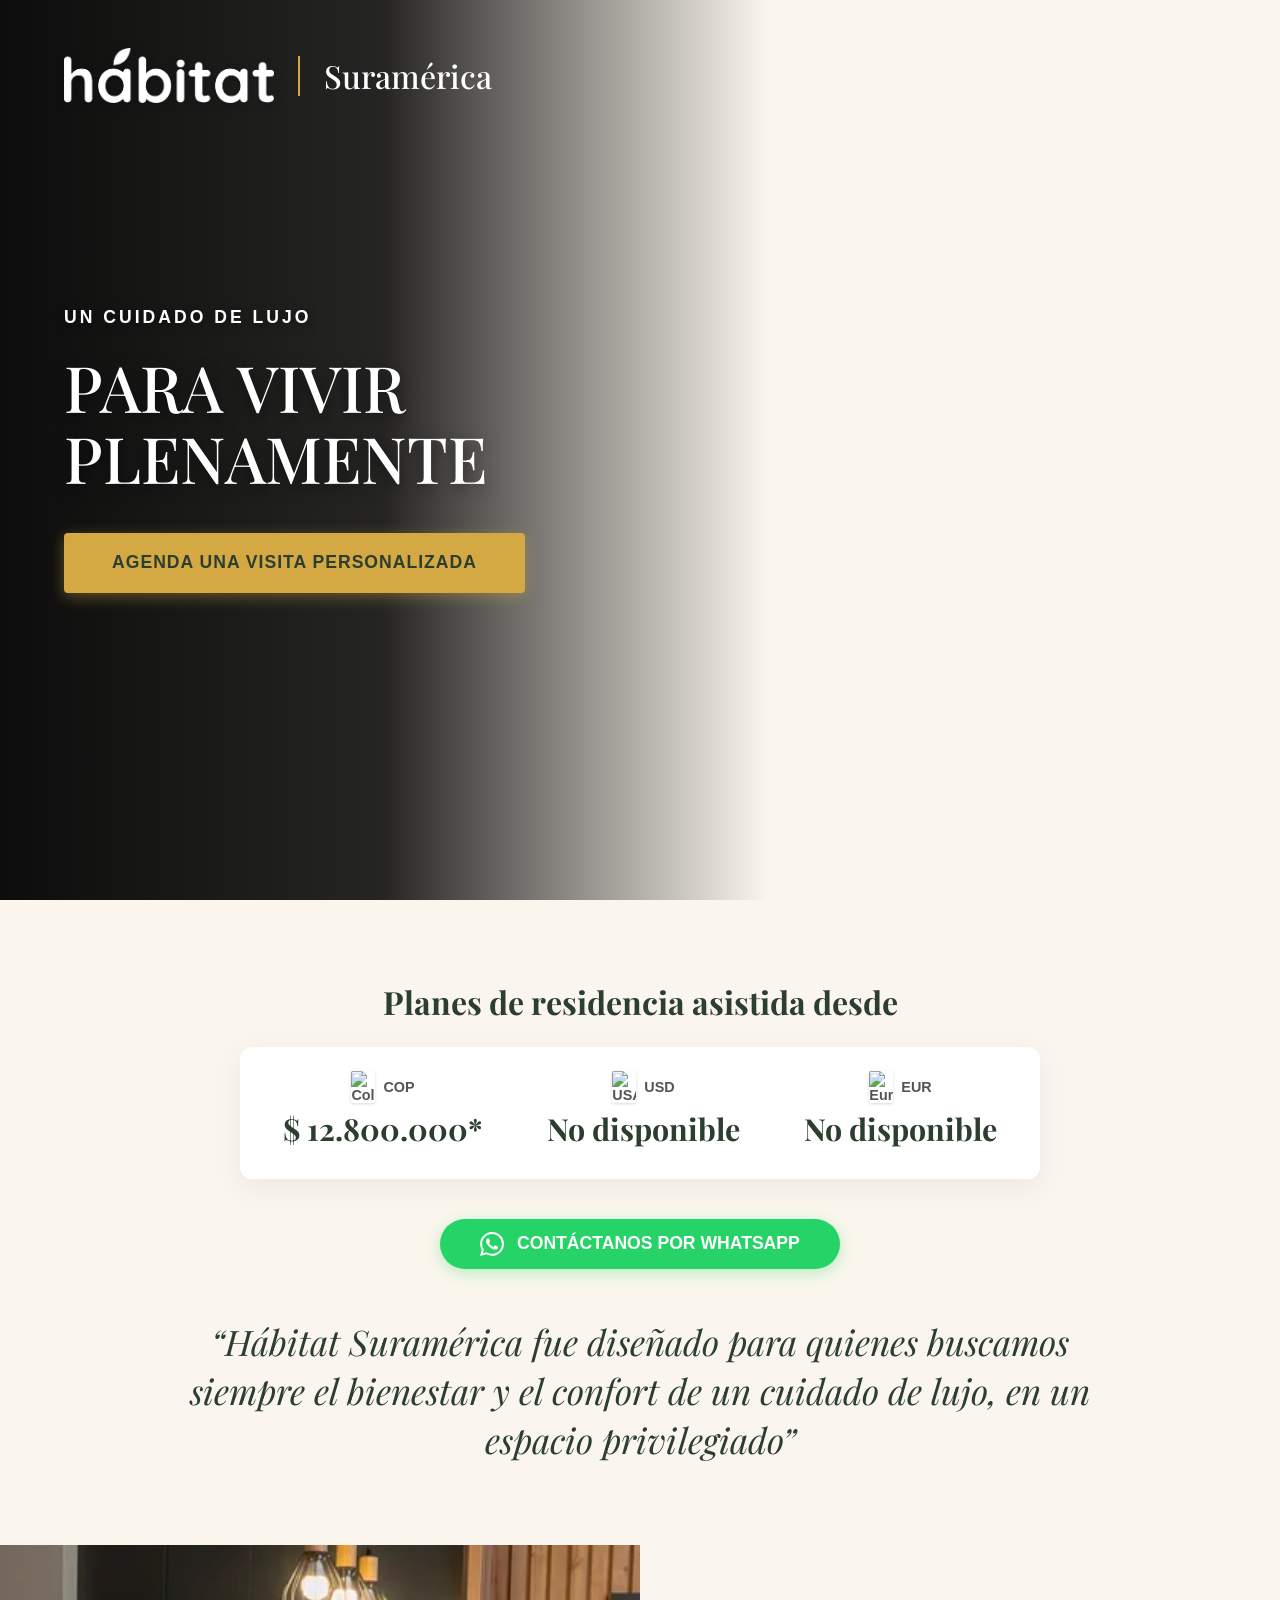
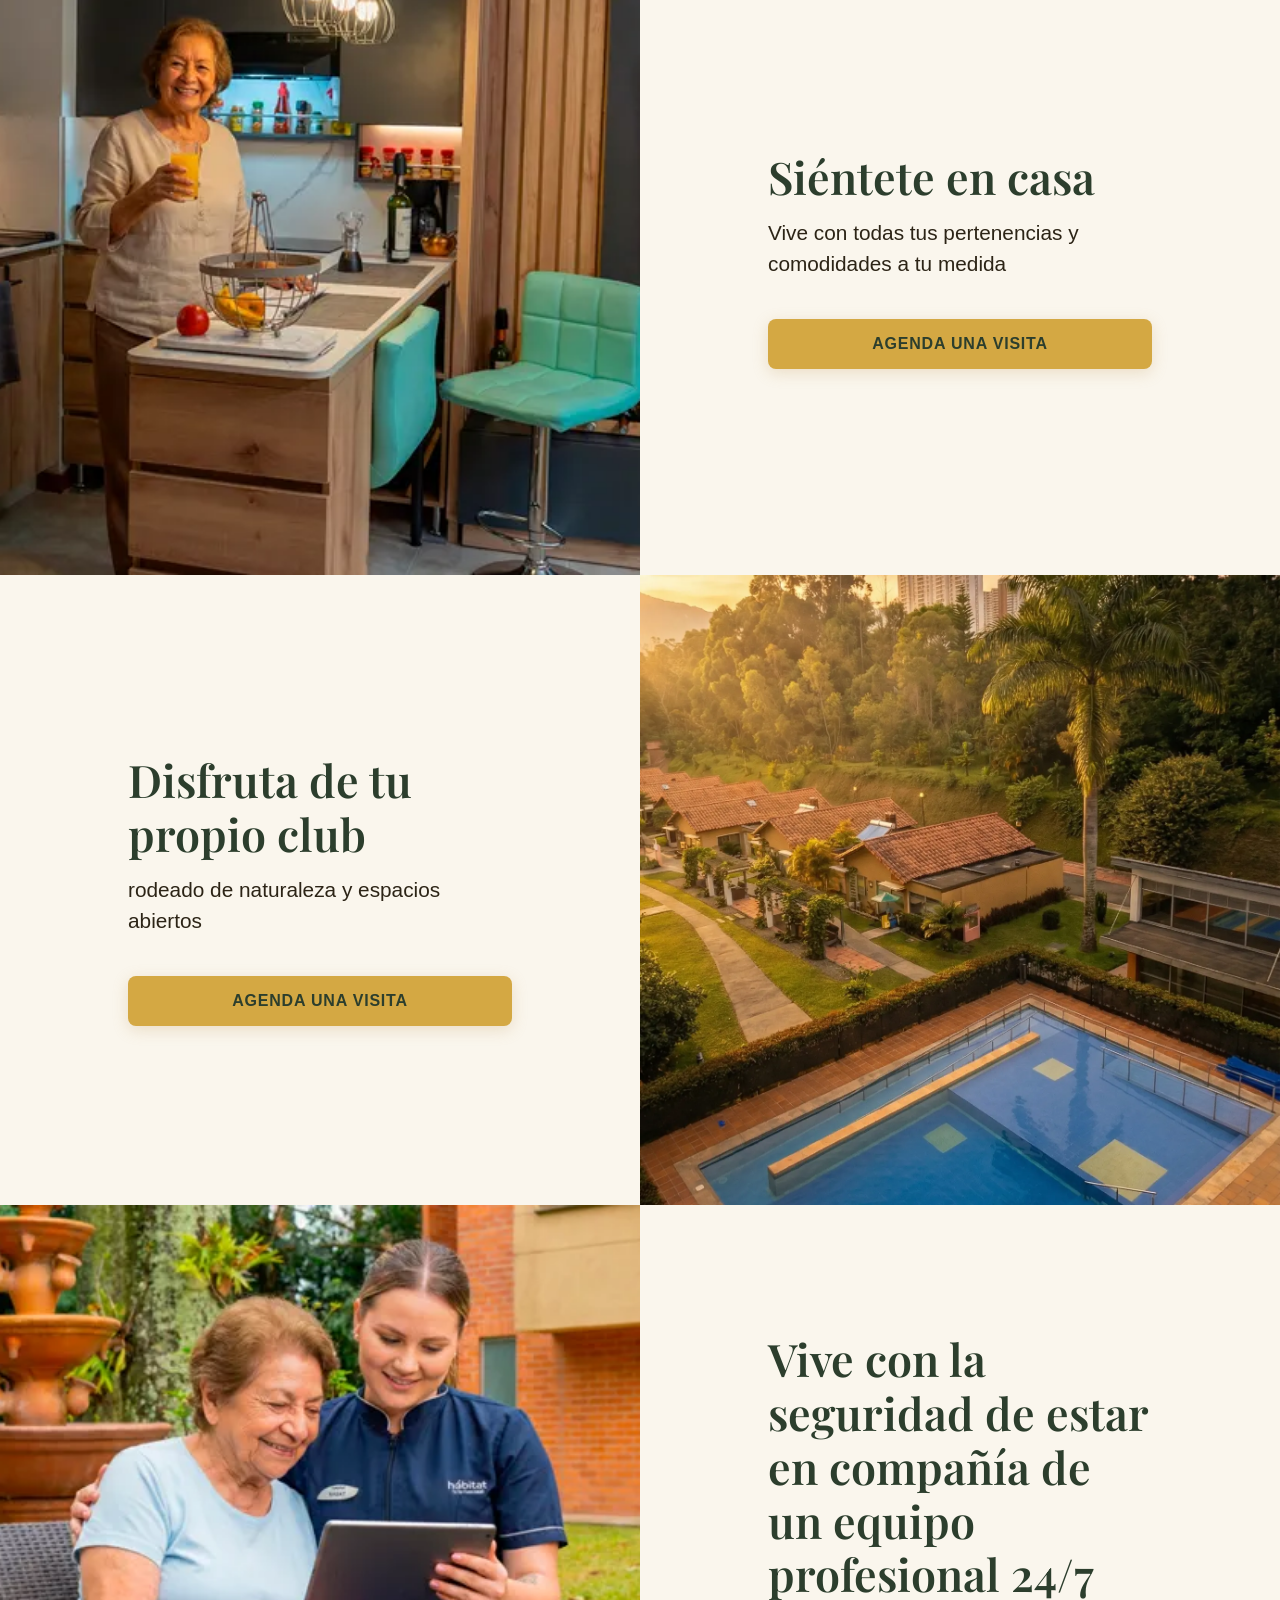
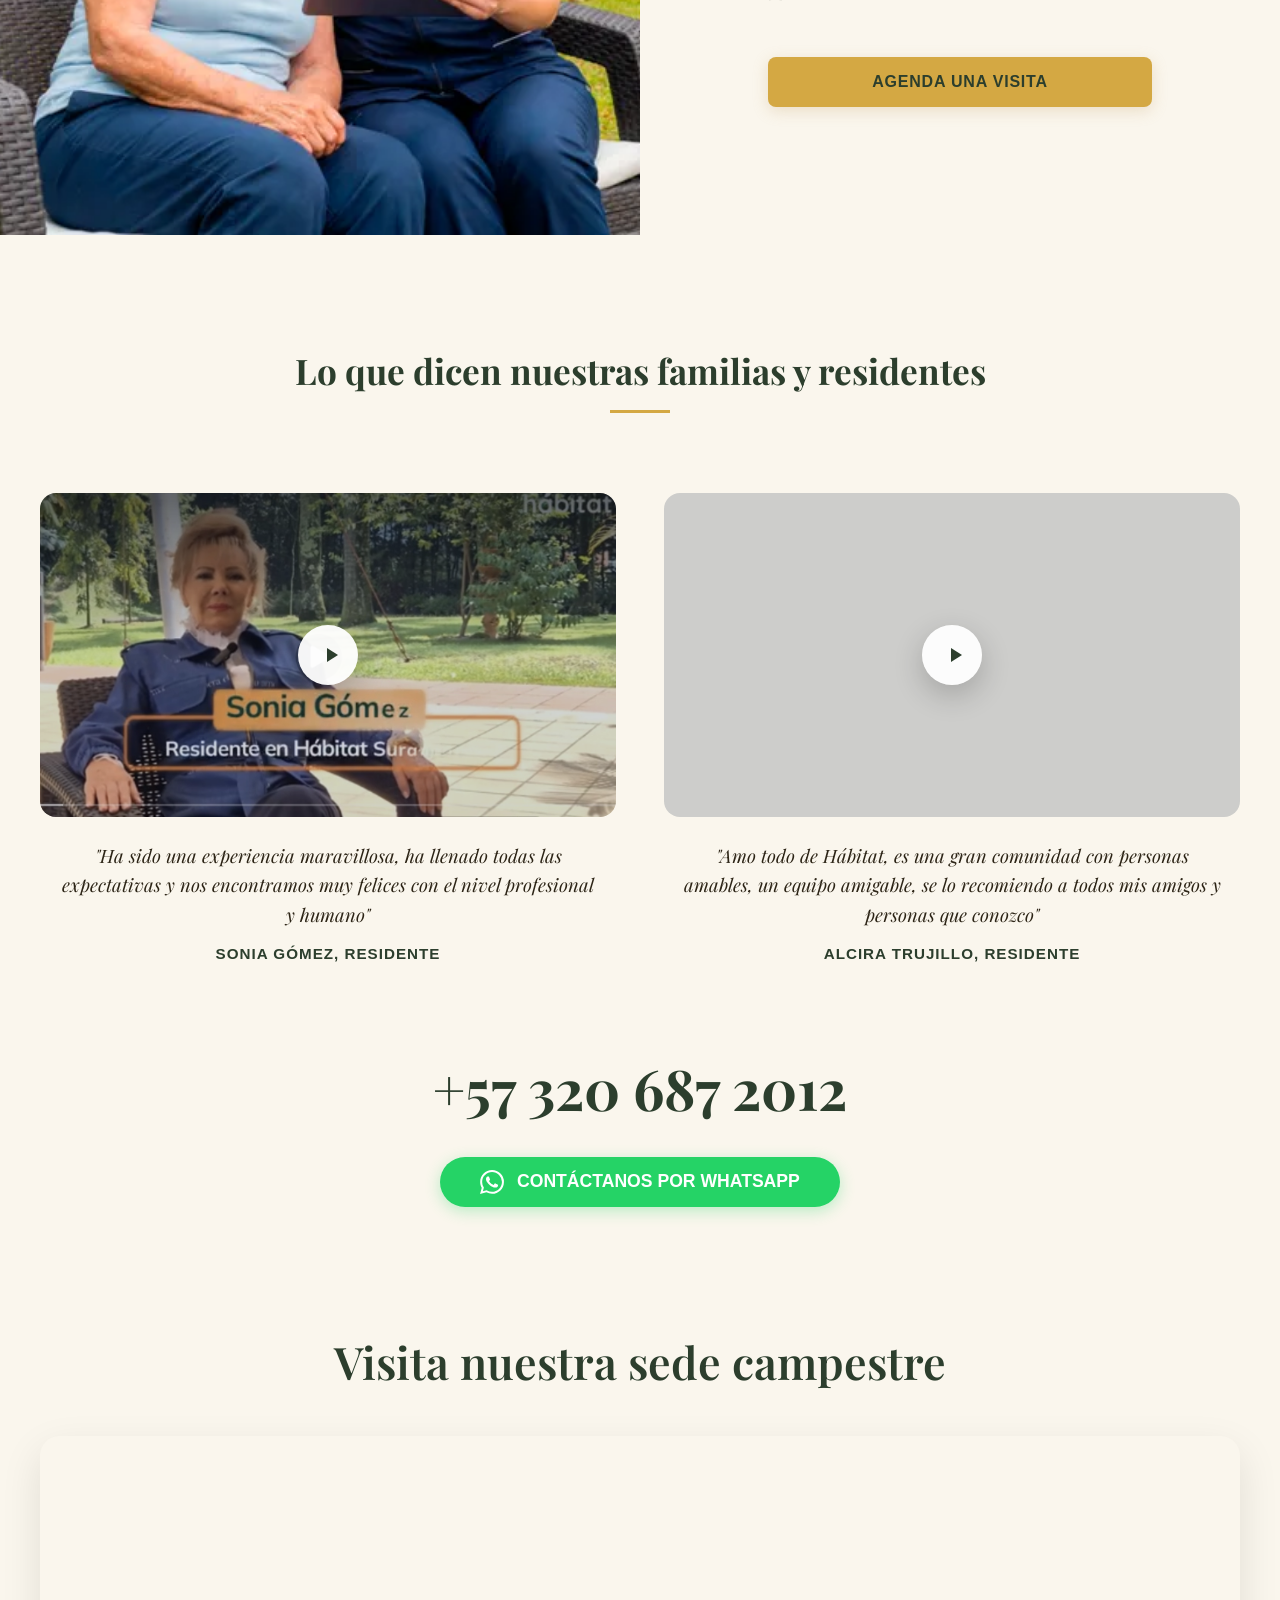
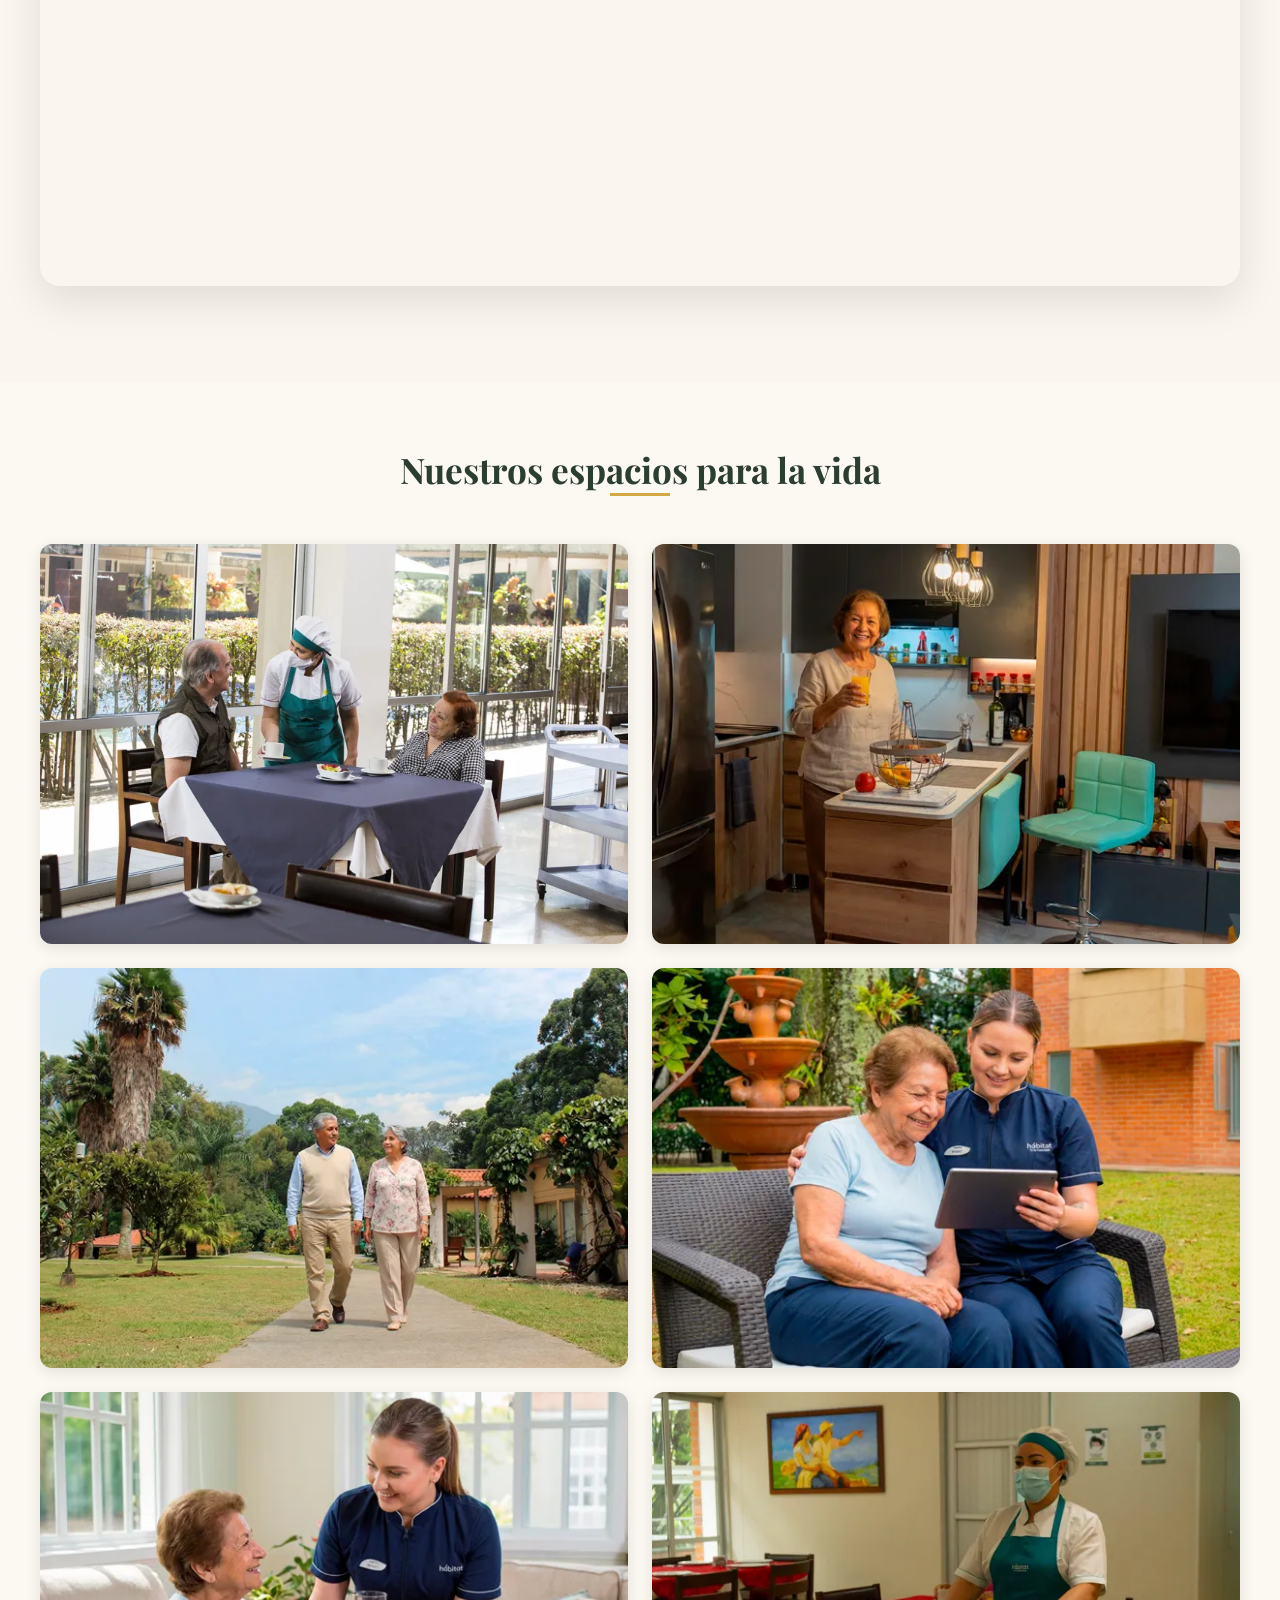
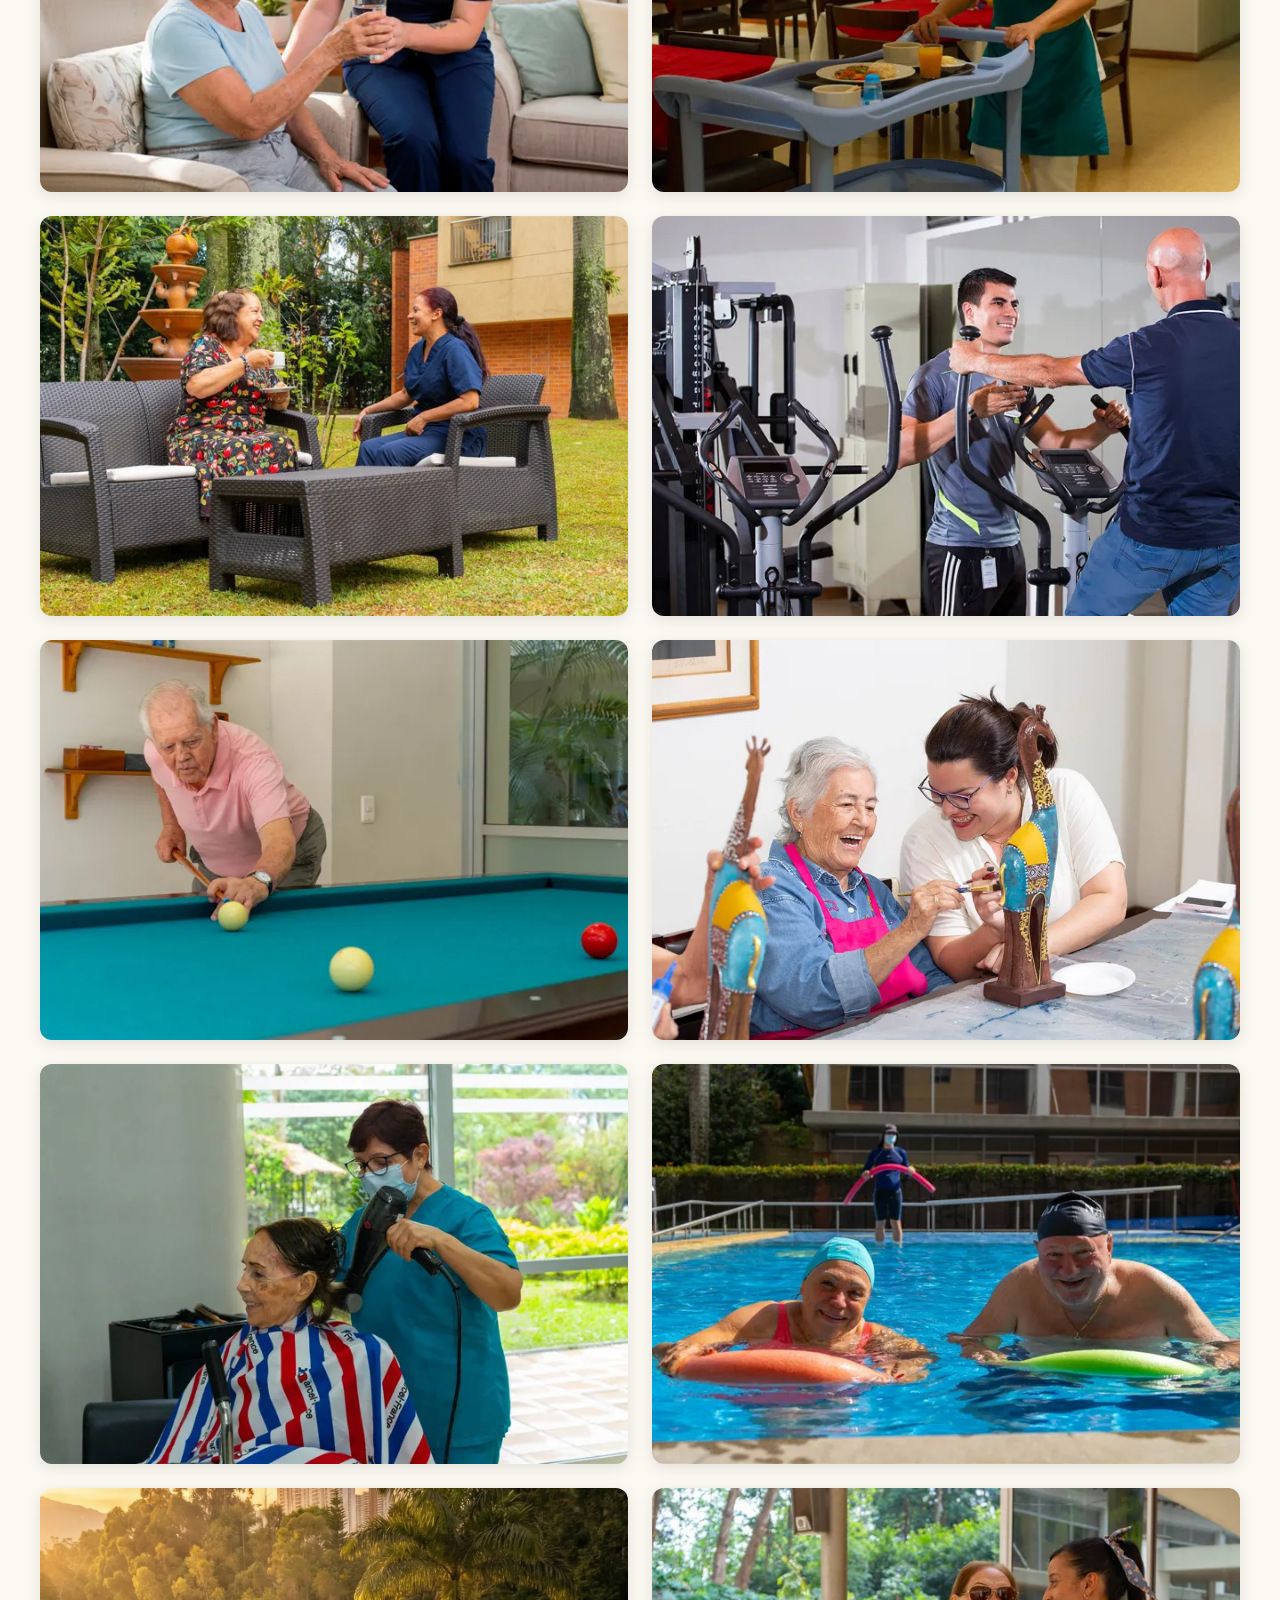
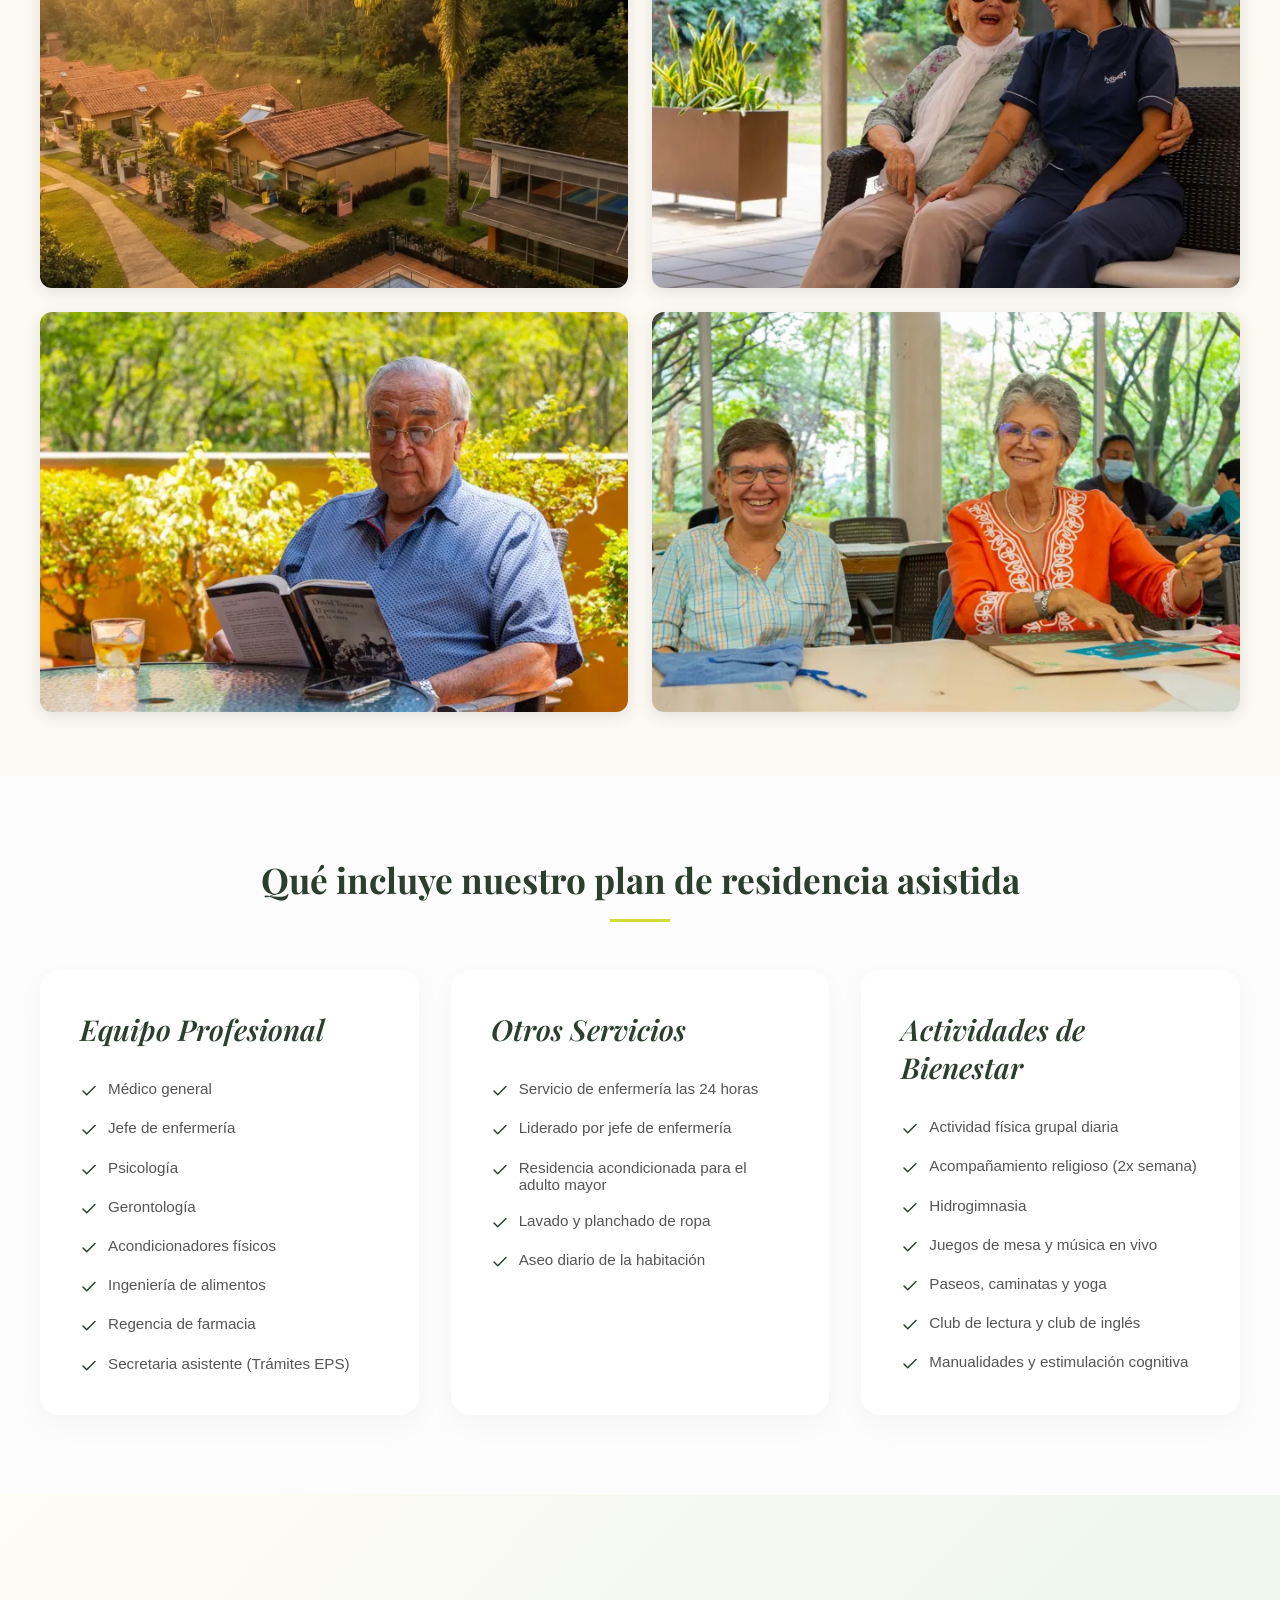
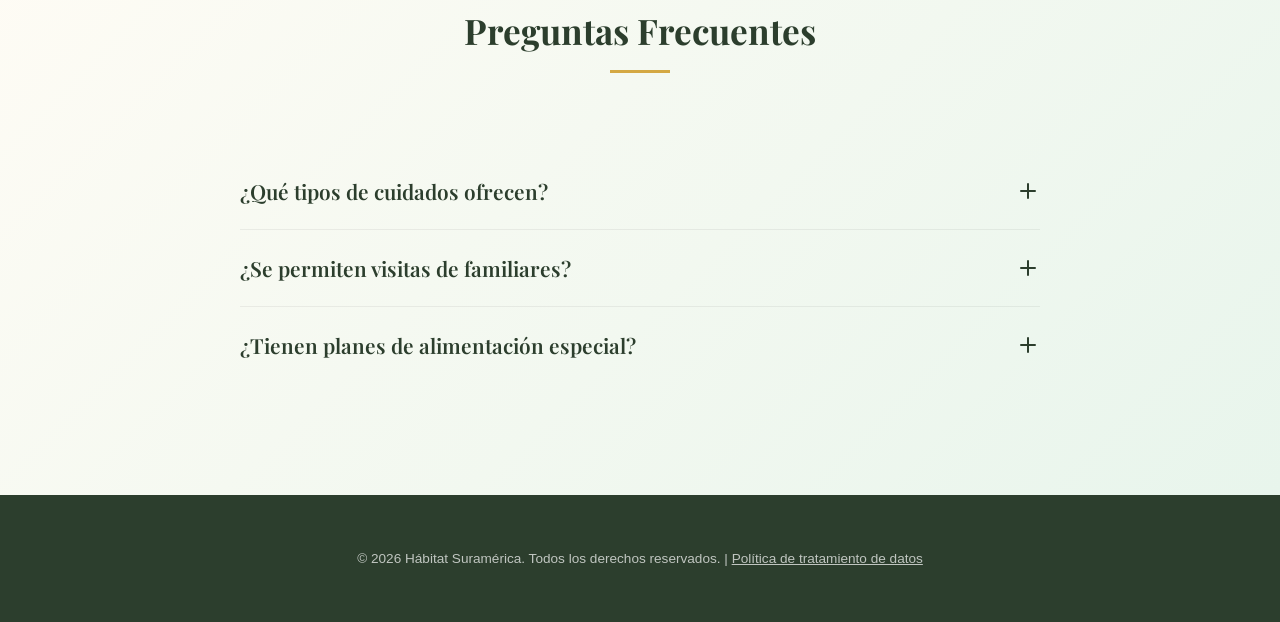
==== commit 10bda486: "Update second video section text to use title and subtitle format" ====
--- a/index.html
+++ b/index.html
@@ -114,8 +114,9 @@
                 </div>
                 
                 <div class="video-text">
-                    <h2 class="section-title">Disfruta de tu propio club campestre rodeado de naturaleza y espacios abiertos</h2>
-                    <button class="cta-btn" style="margin-top: 2rem;" onclick="openFormModal()">AGENDA UNA VISITA</button>
+                    <h2 class="section-title" style="margin-bottom: 0.8rem;">Disfruta de tu propio club</h2>
+                    <p style="font-size: 1.3rem; color: var(--text-dark); margin: 0 0 1.5rem 0; font-family: var(--font-body); line-height: 1.5;">rodeado de naturaleza y espacios abiertos</p>
+                    <button class="cta-btn" style="margin-top: 1rem;" onclick="openFormModal()">AGENDA UNA VISITA</button>
                 </div>
             </div>
         </section>
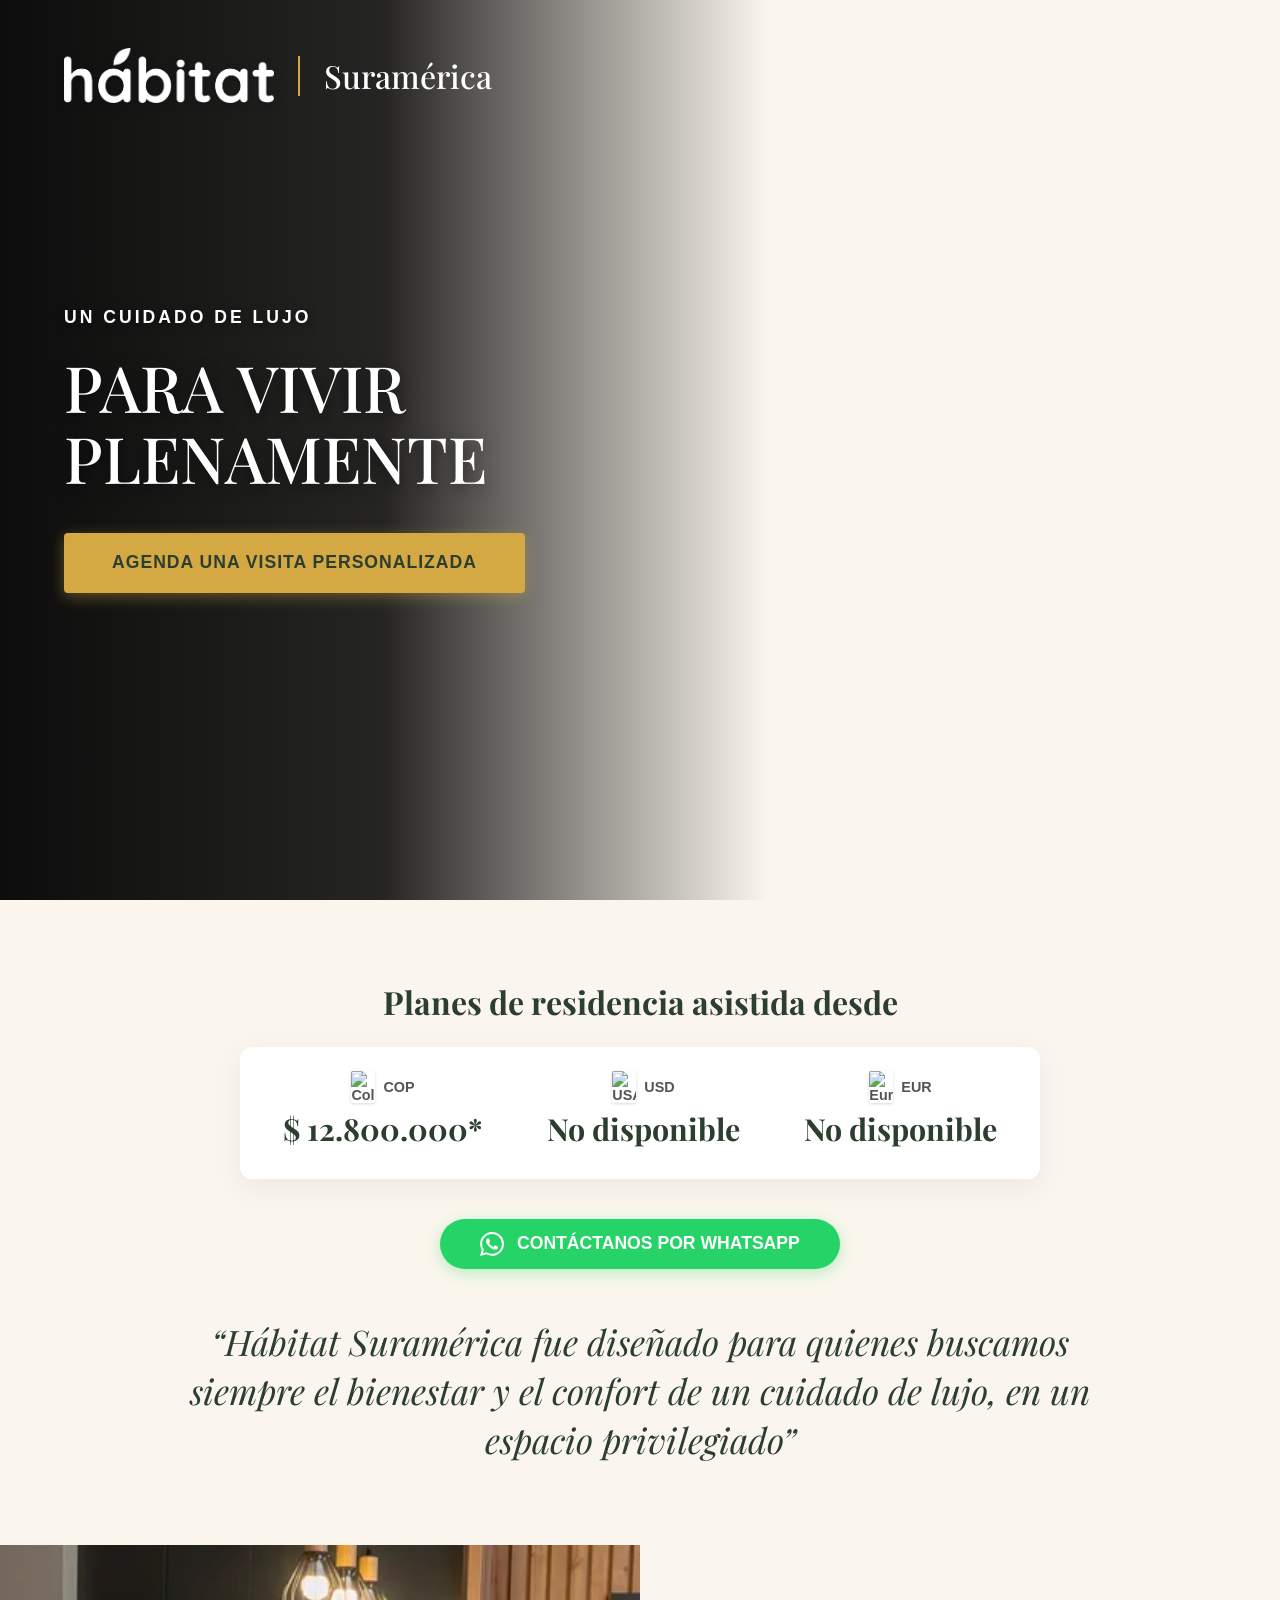
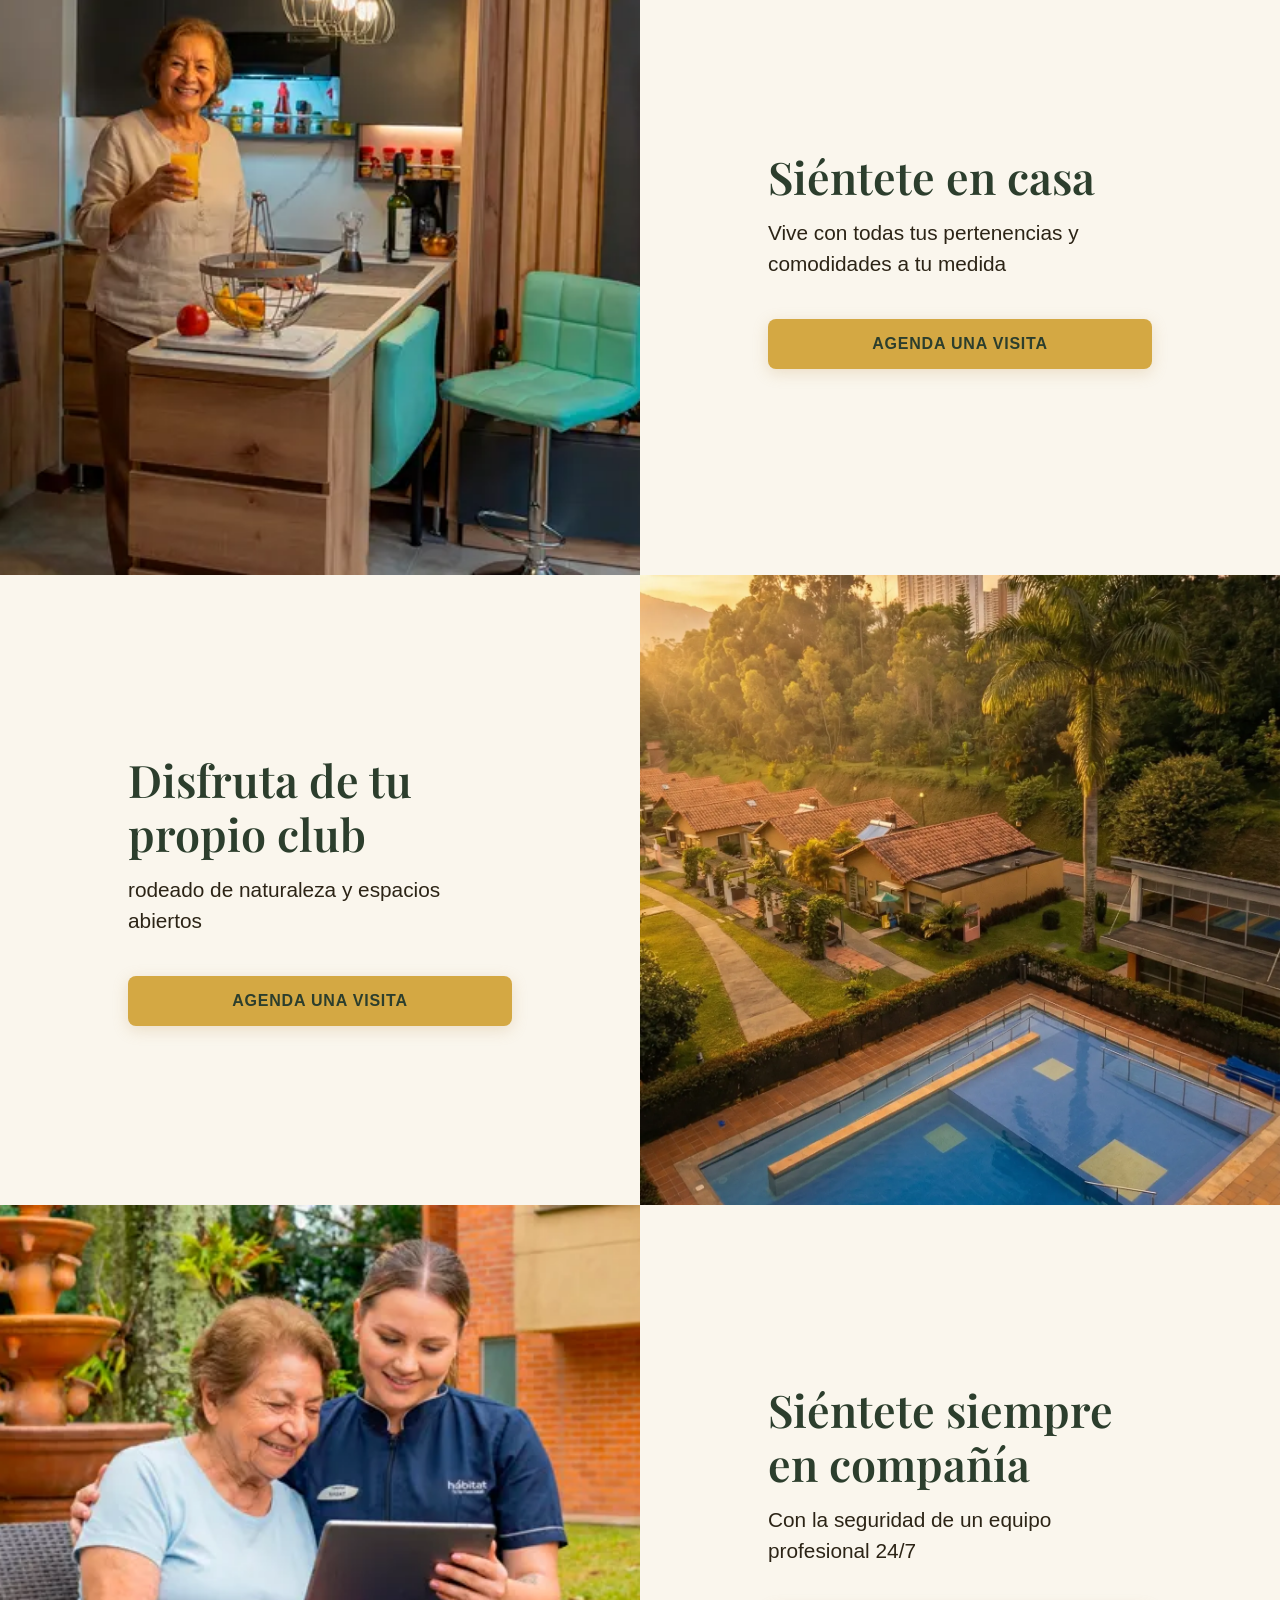
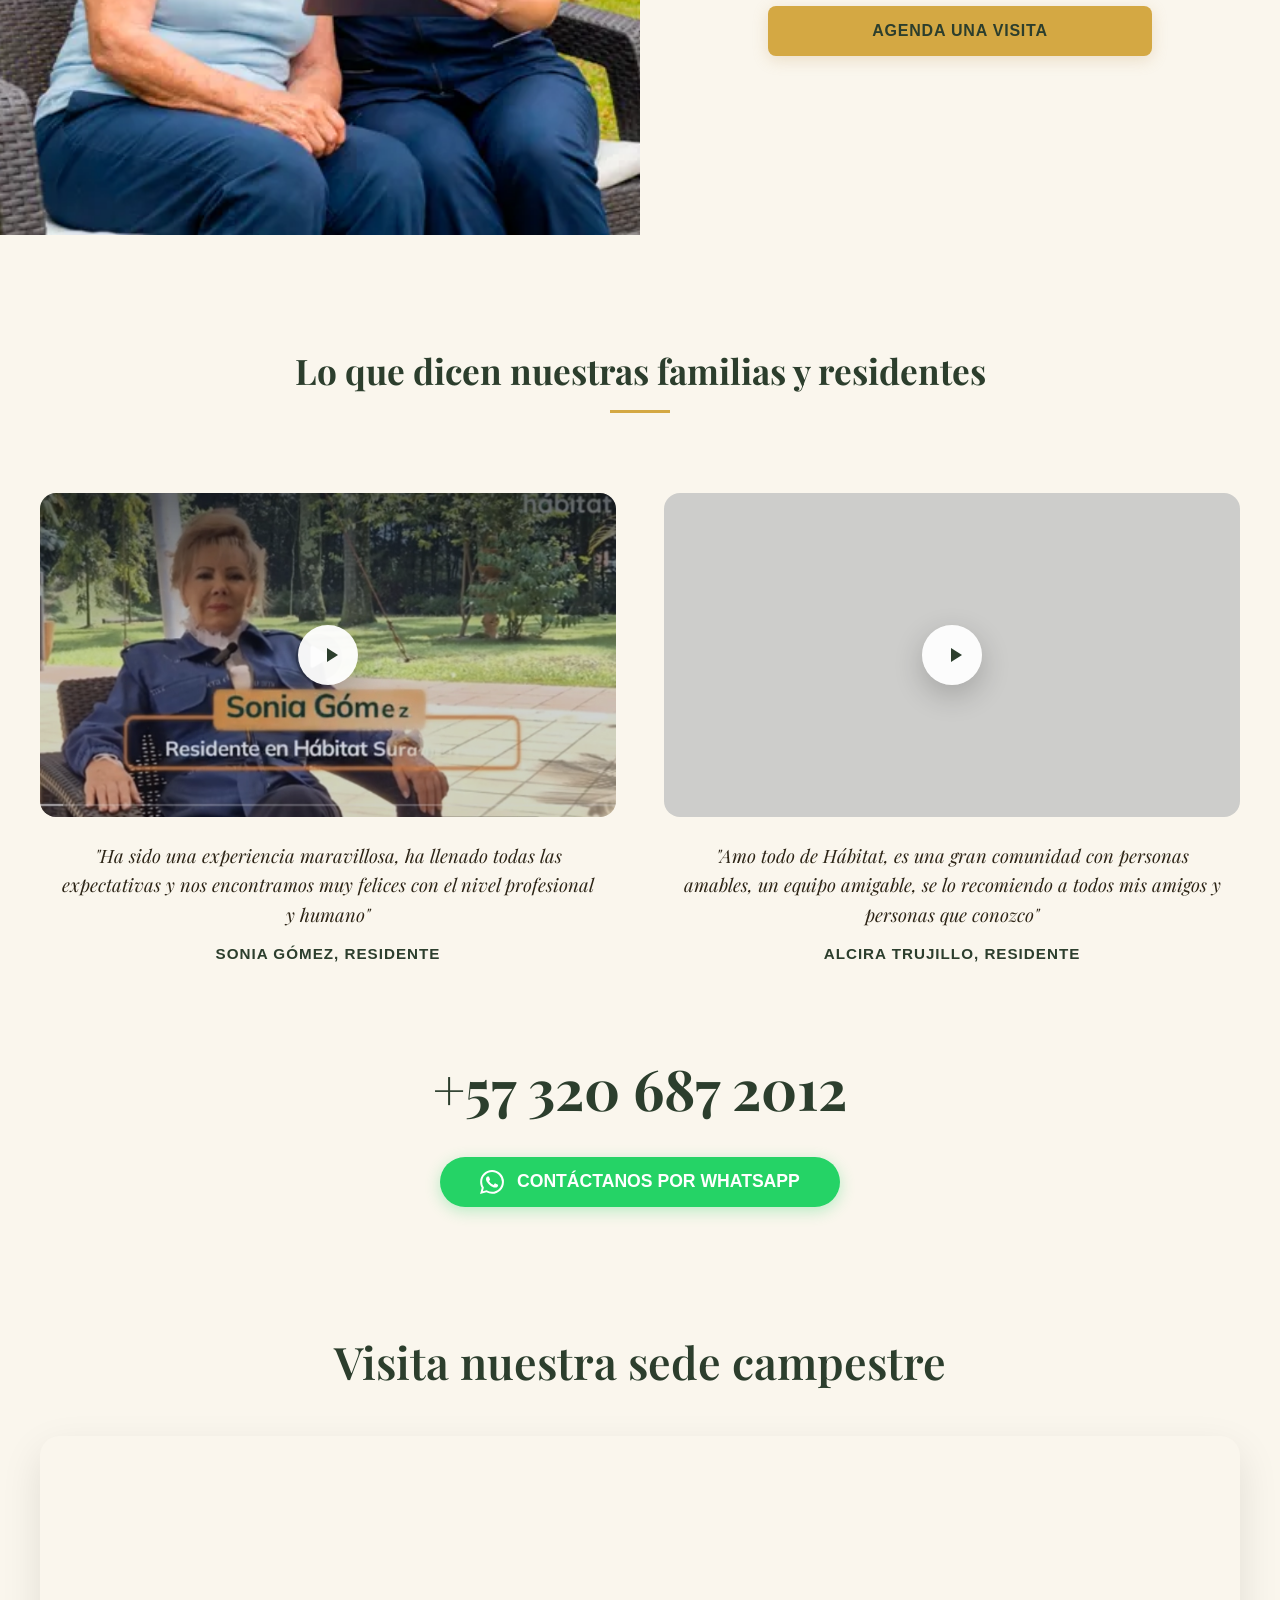
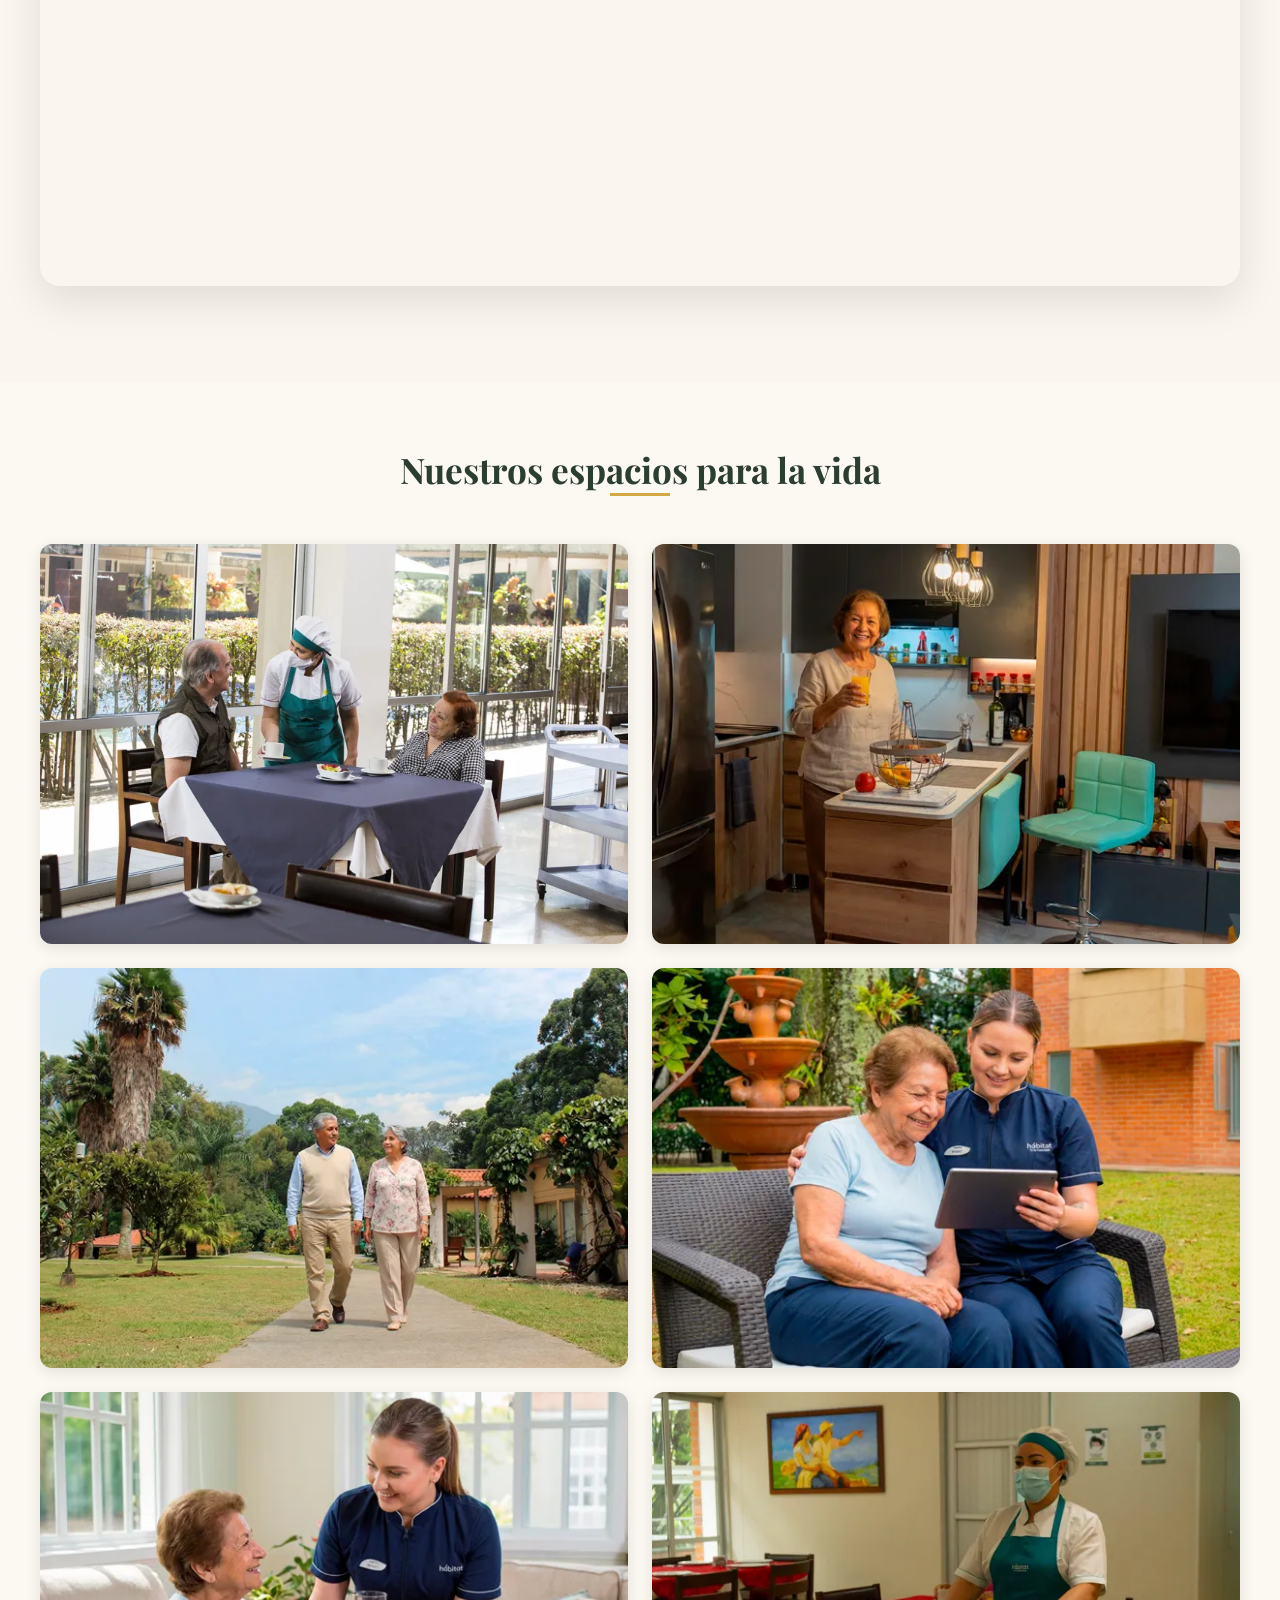
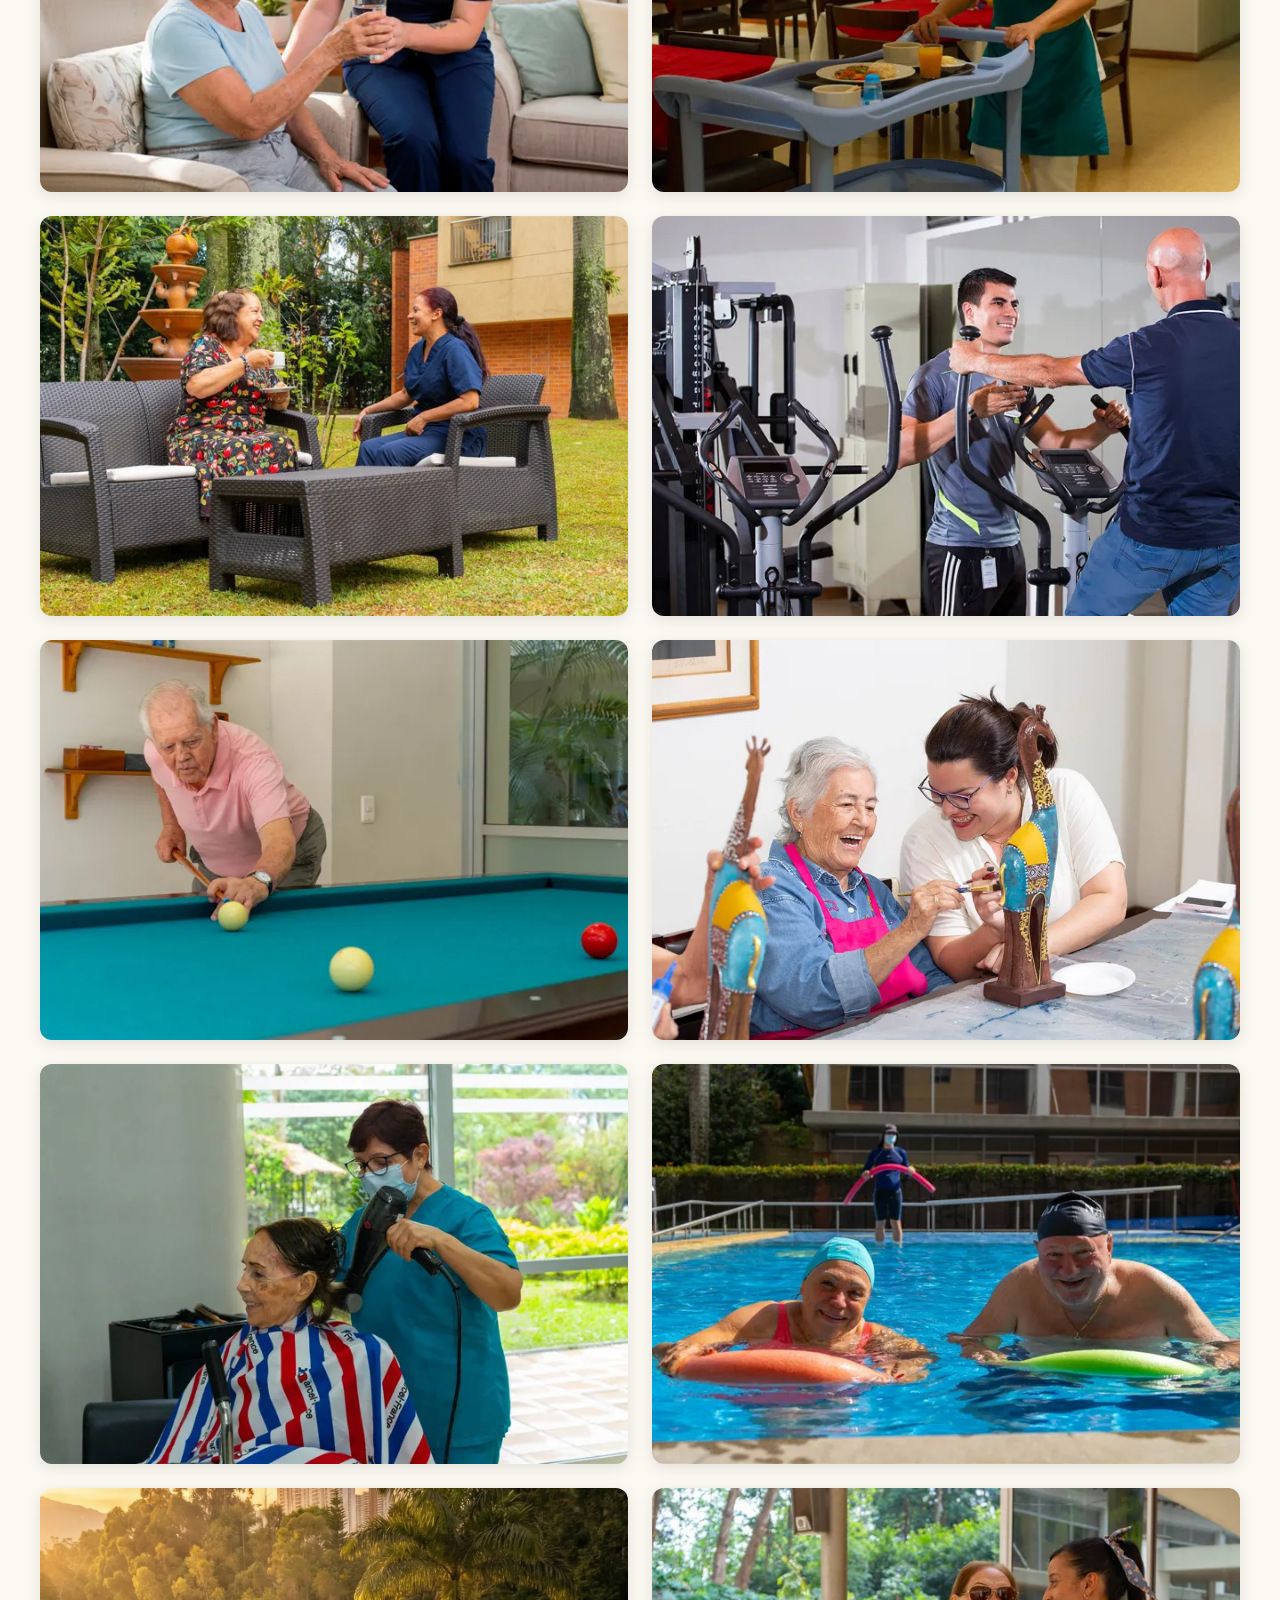
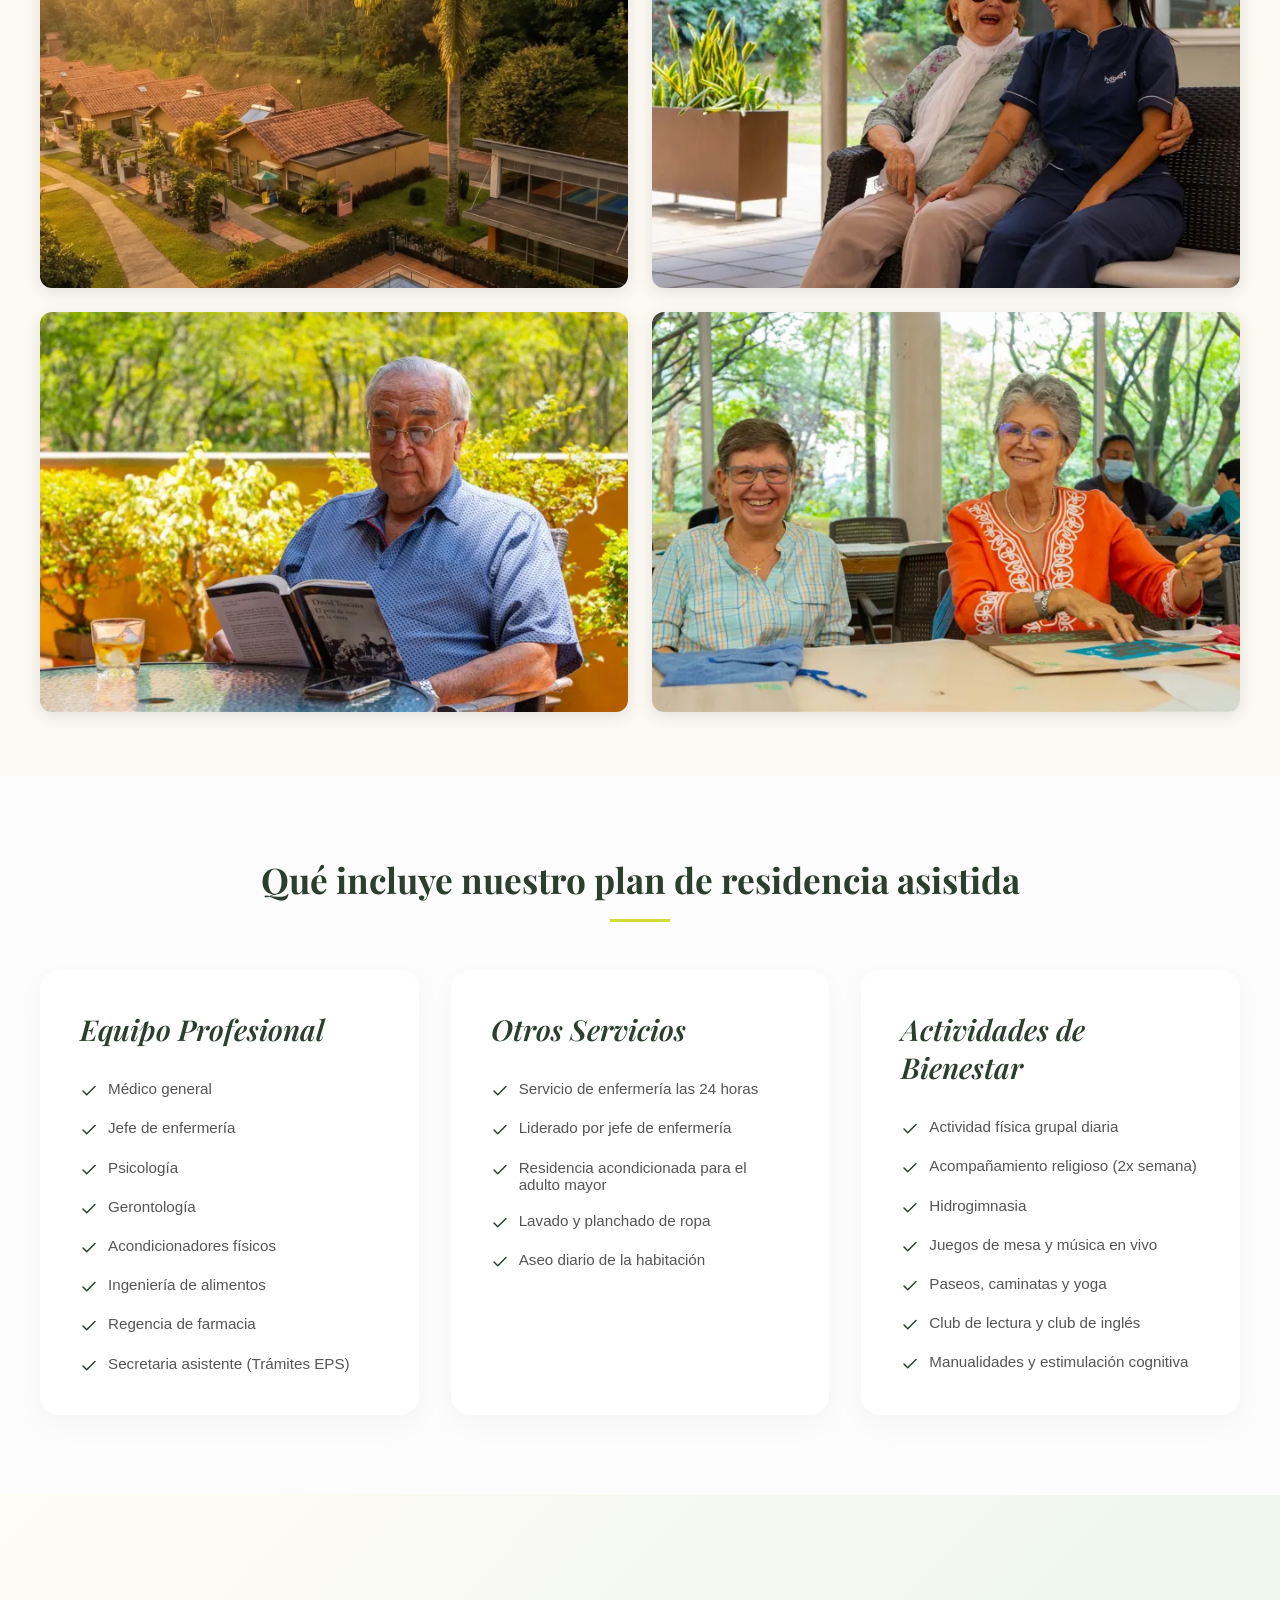
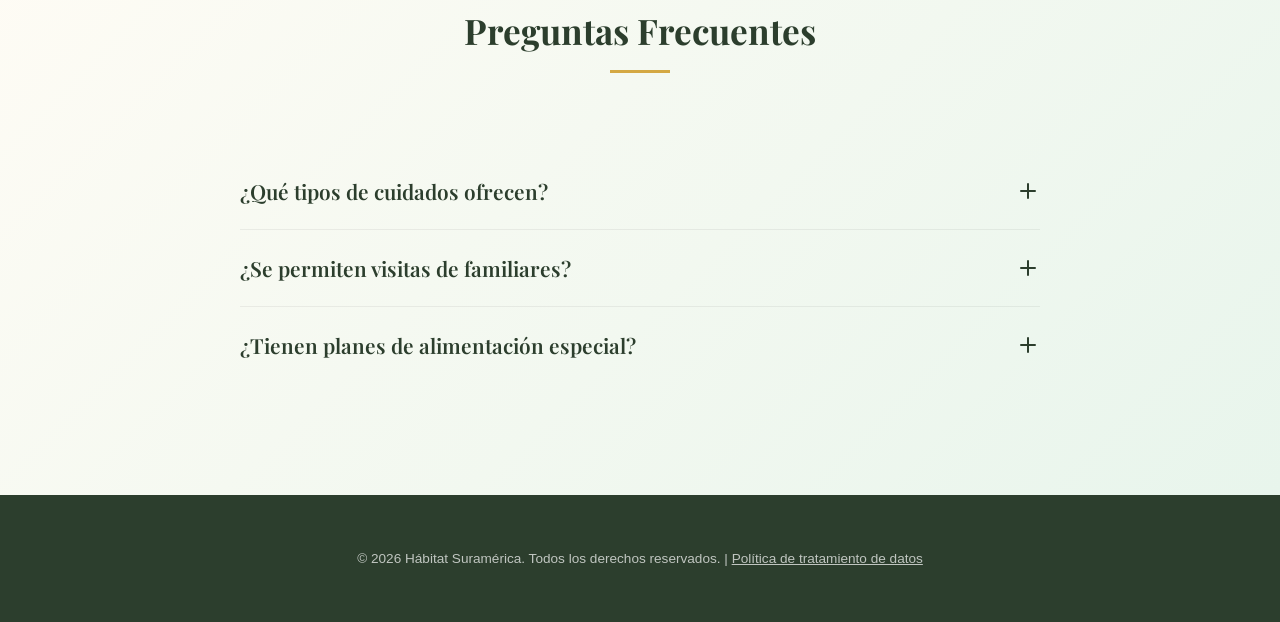
==== commit 31d8fcbd: "Update third video section text to use title and subtitle format" ====
--- a/index.html
+++ b/index.html
@@ -129,8 +129,9 @@
                 </div>
                 
                 <div class="video-text">
-                    <h2 class="section-title">Vive con la seguridad de estar en compañía de un equipo profesional 24/7</h2>
-                    <button class="cta-btn" style="margin-top: 2rem;" onclick="openFormModal()">AGENDA UNA VISITA</button>
+                    <h2 class="section-title" style="margin-bottom: 0.8rem;">Siéntete siempre en compañía</h2>
+                    <p style="font-size: 1.3rem; color: var(--text-dark); margin: 0 0 1.5rem 0; font-family: var(--font-body); line-height: 1.5;">Con la seguridad de un equipo profesional 24/7</p>
+                    <button class="cta-btn" style="margin-top: 1rem;" onclick="openFormModal()">AGENDA UNA VISITA</button>
                 </div>
             </div>
         </section>
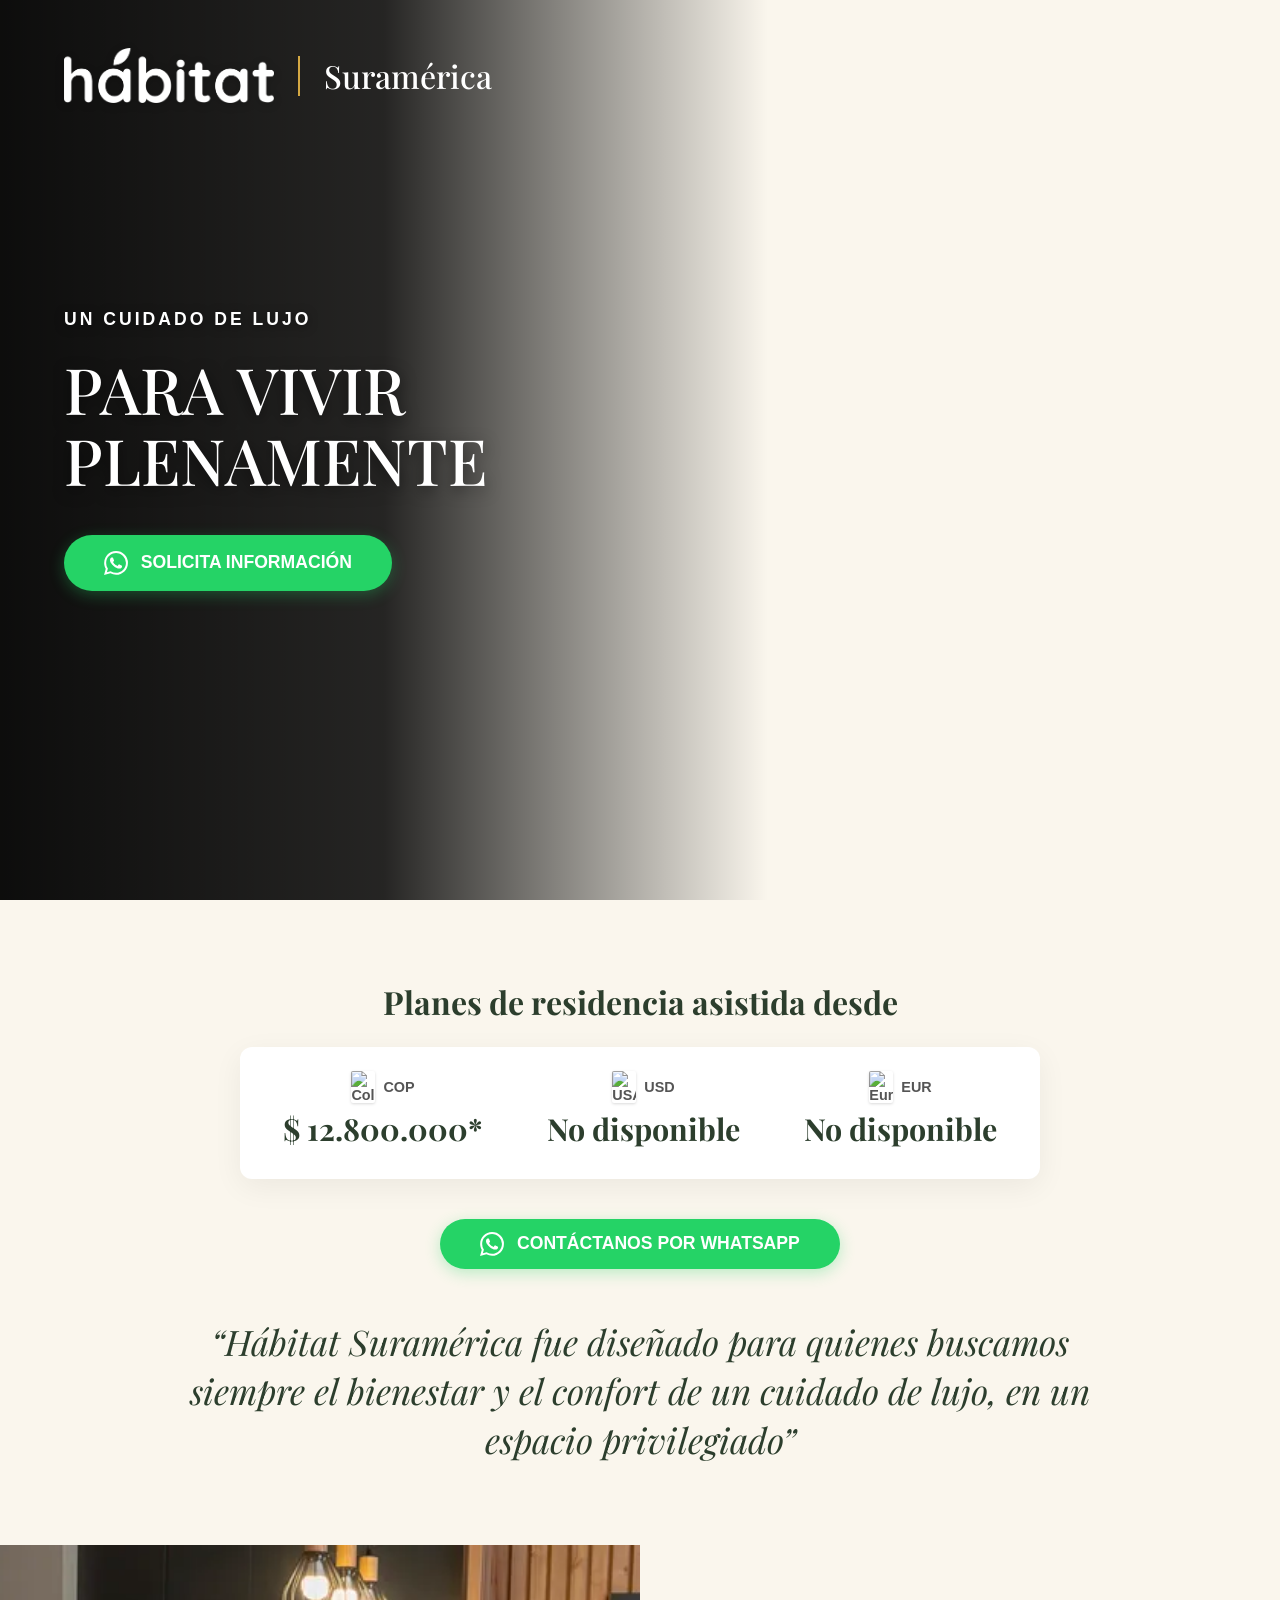
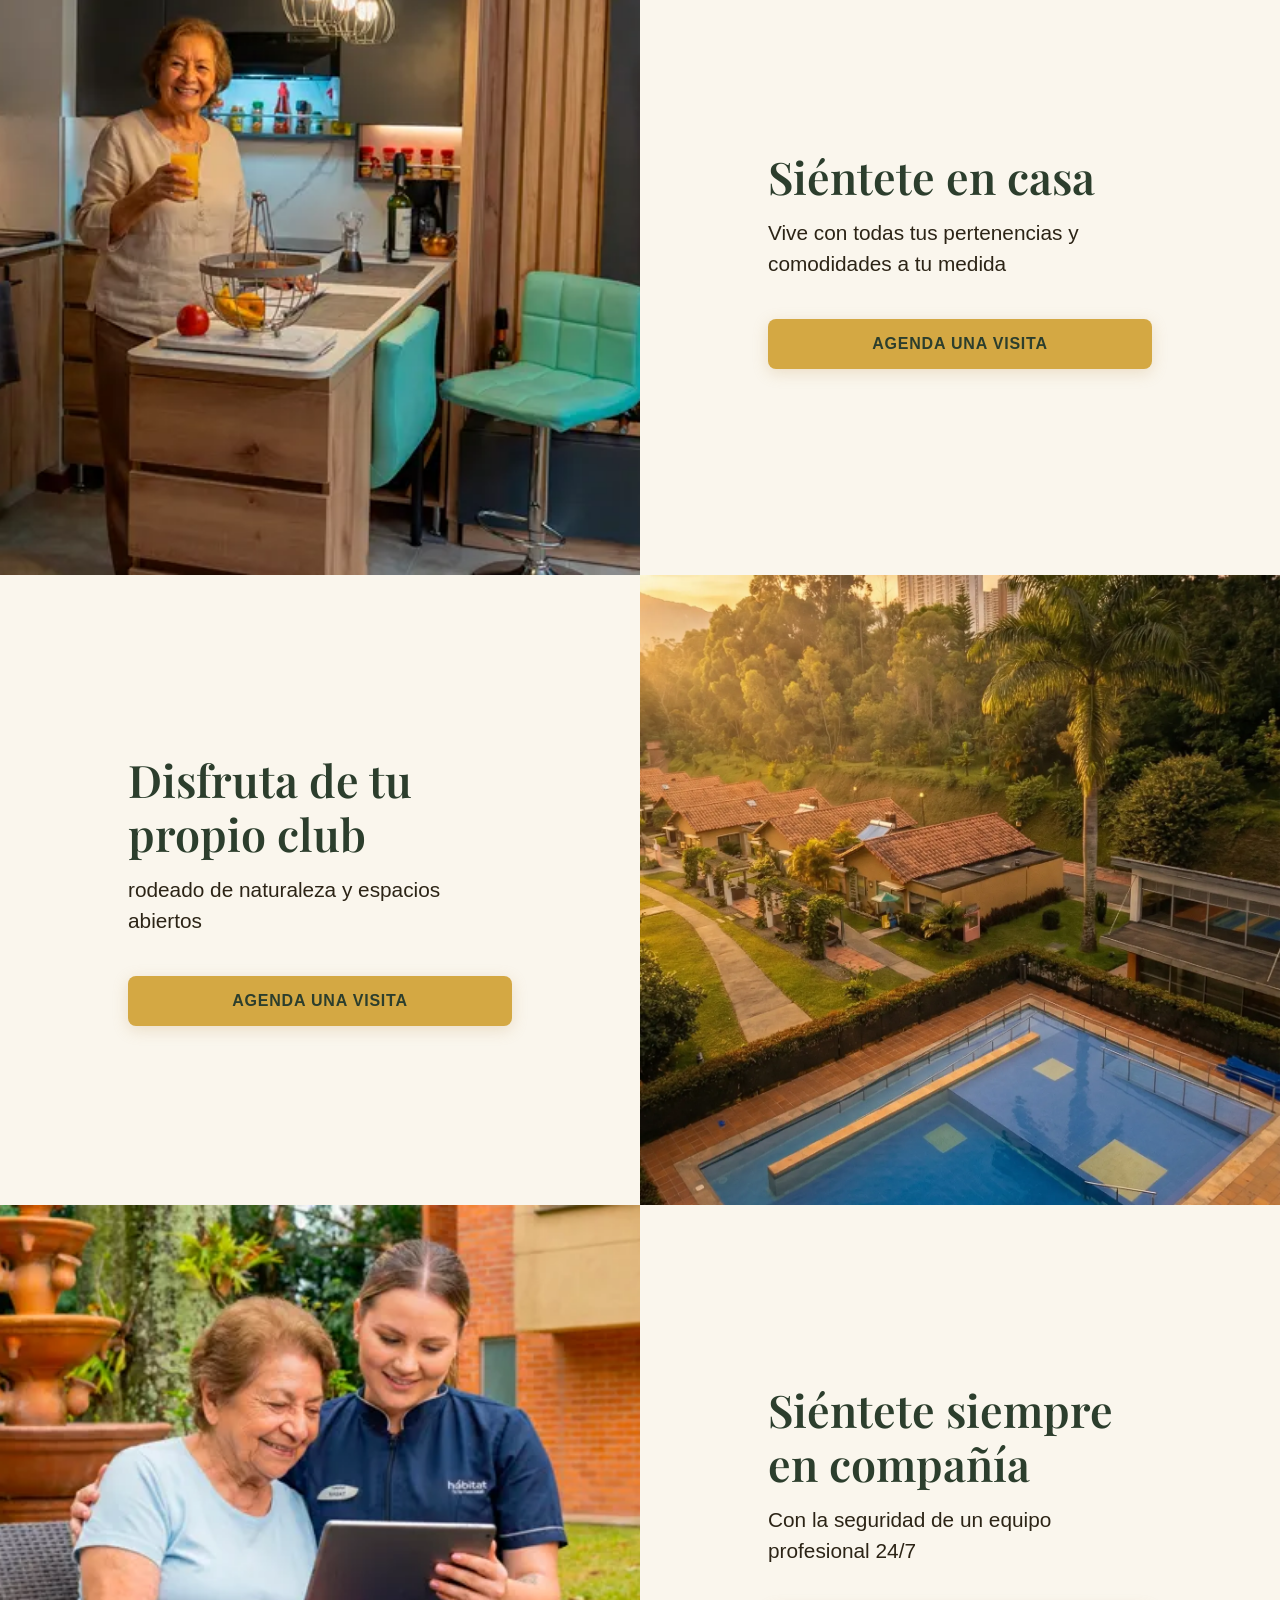
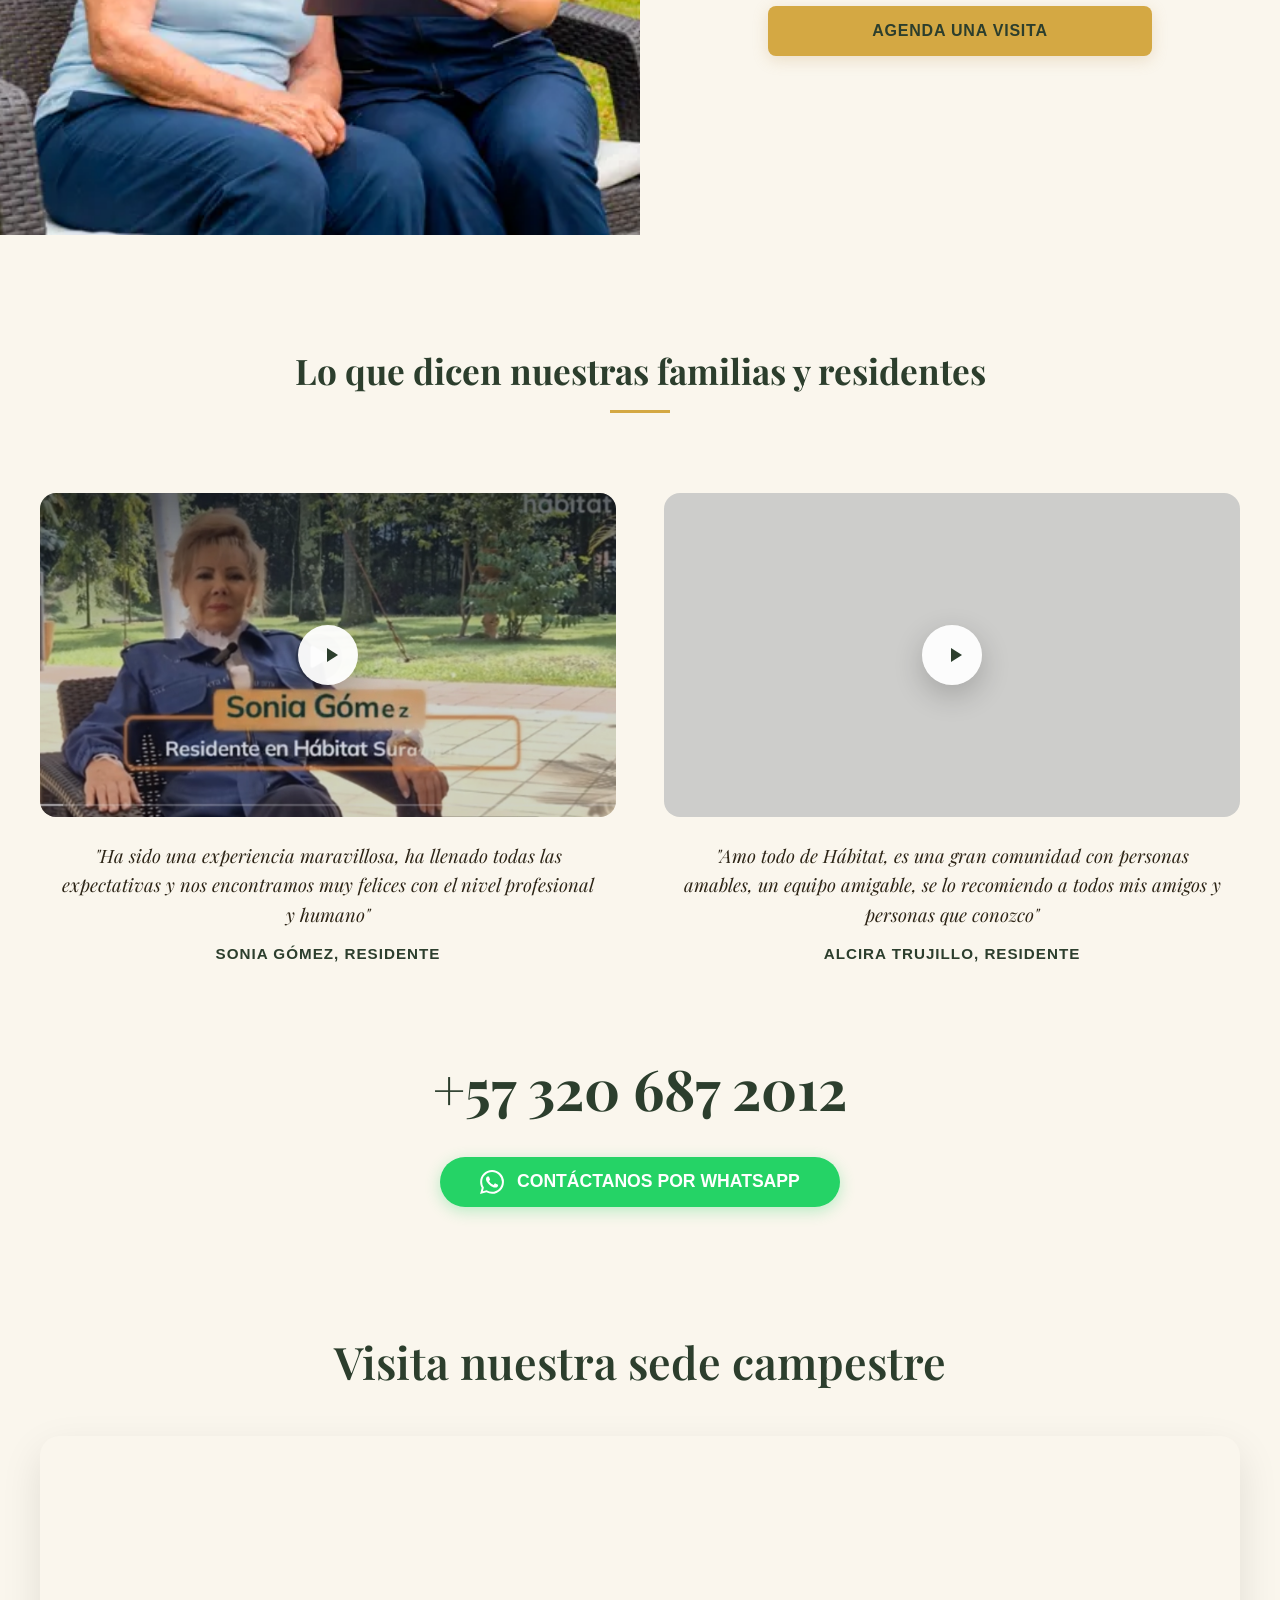
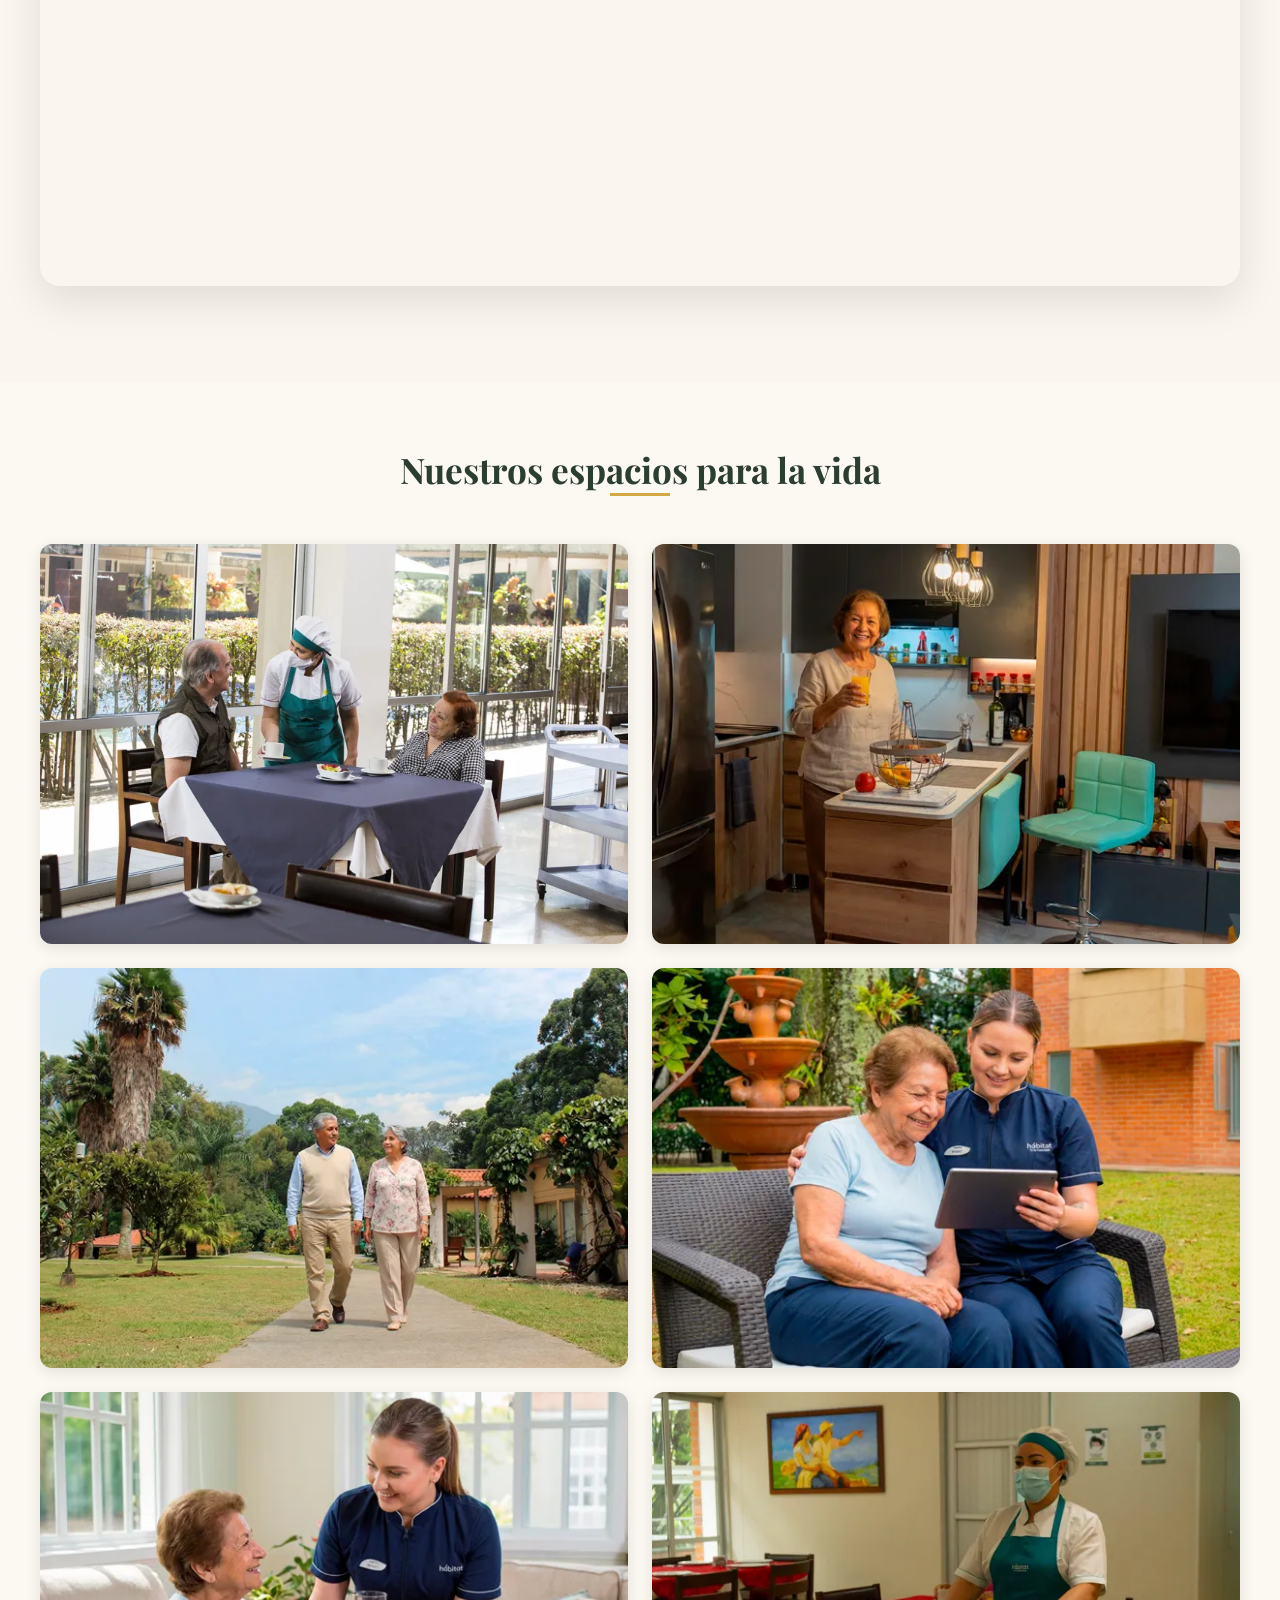
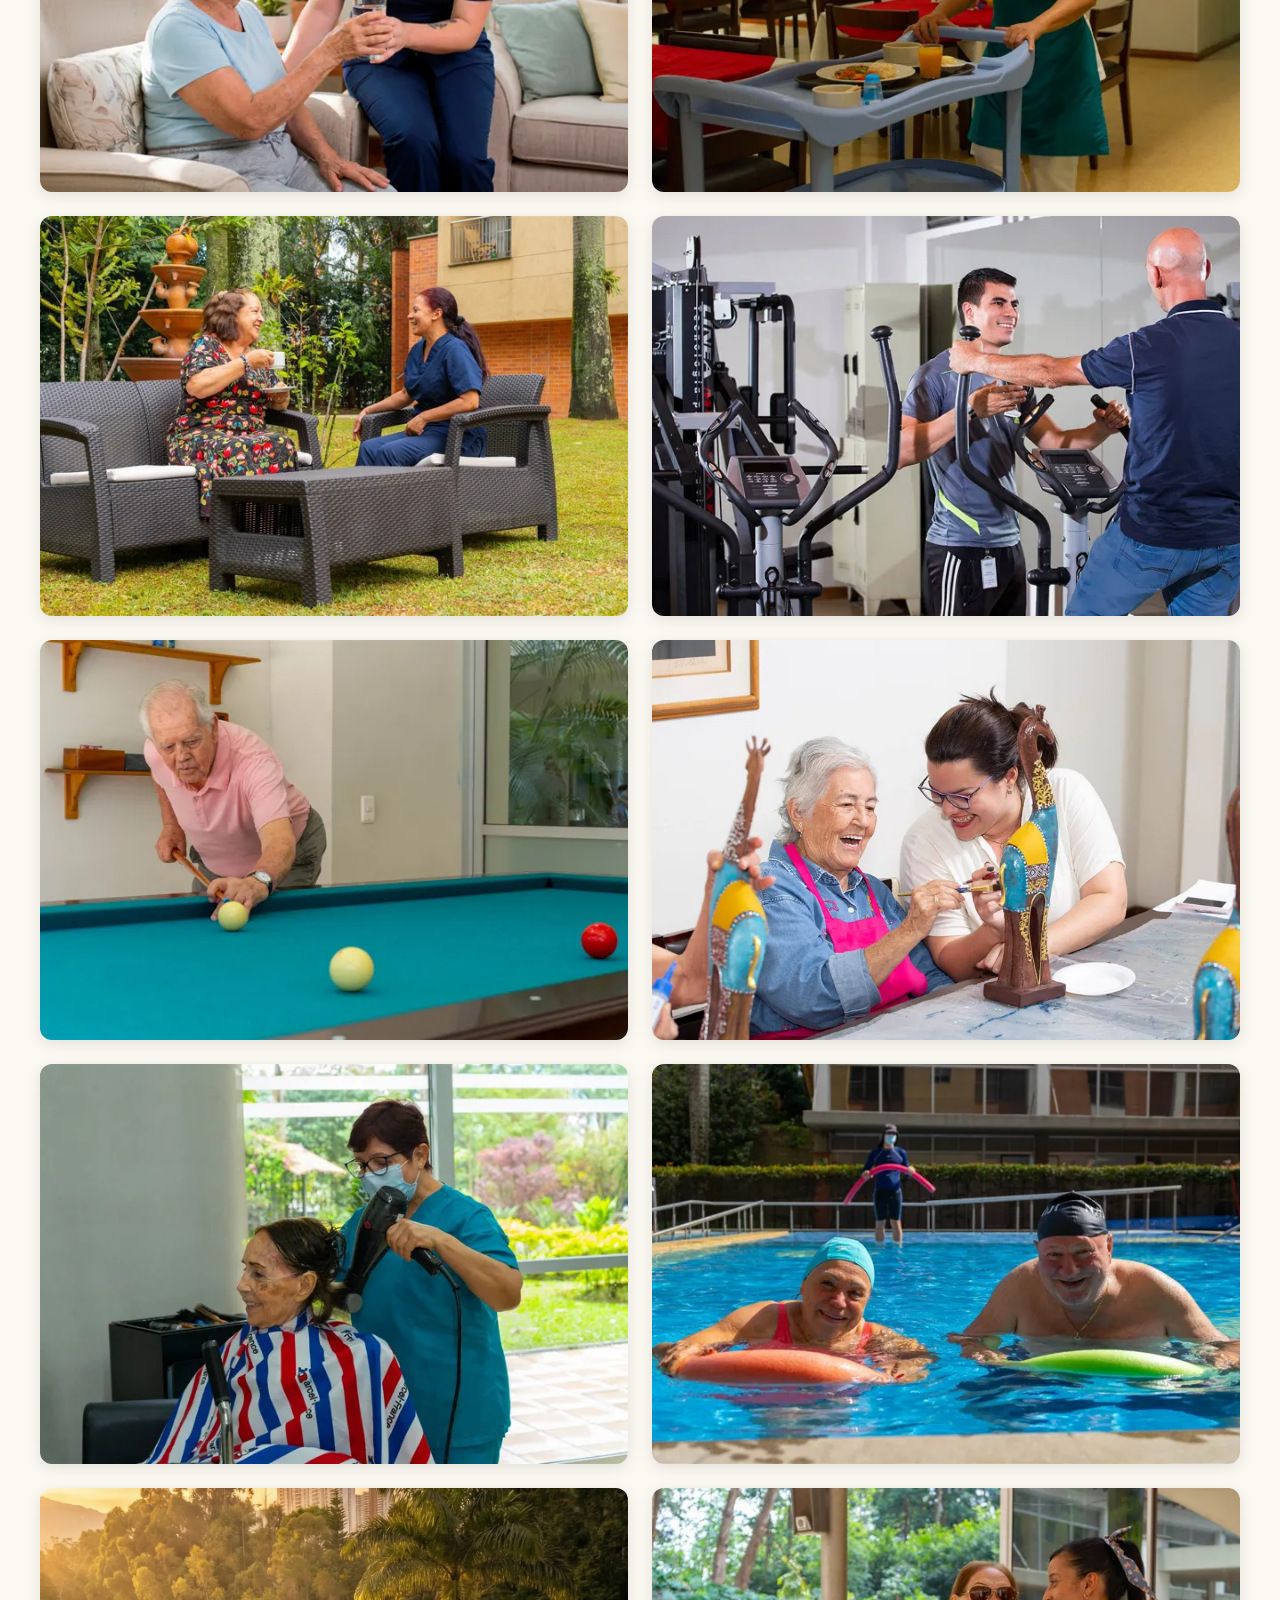
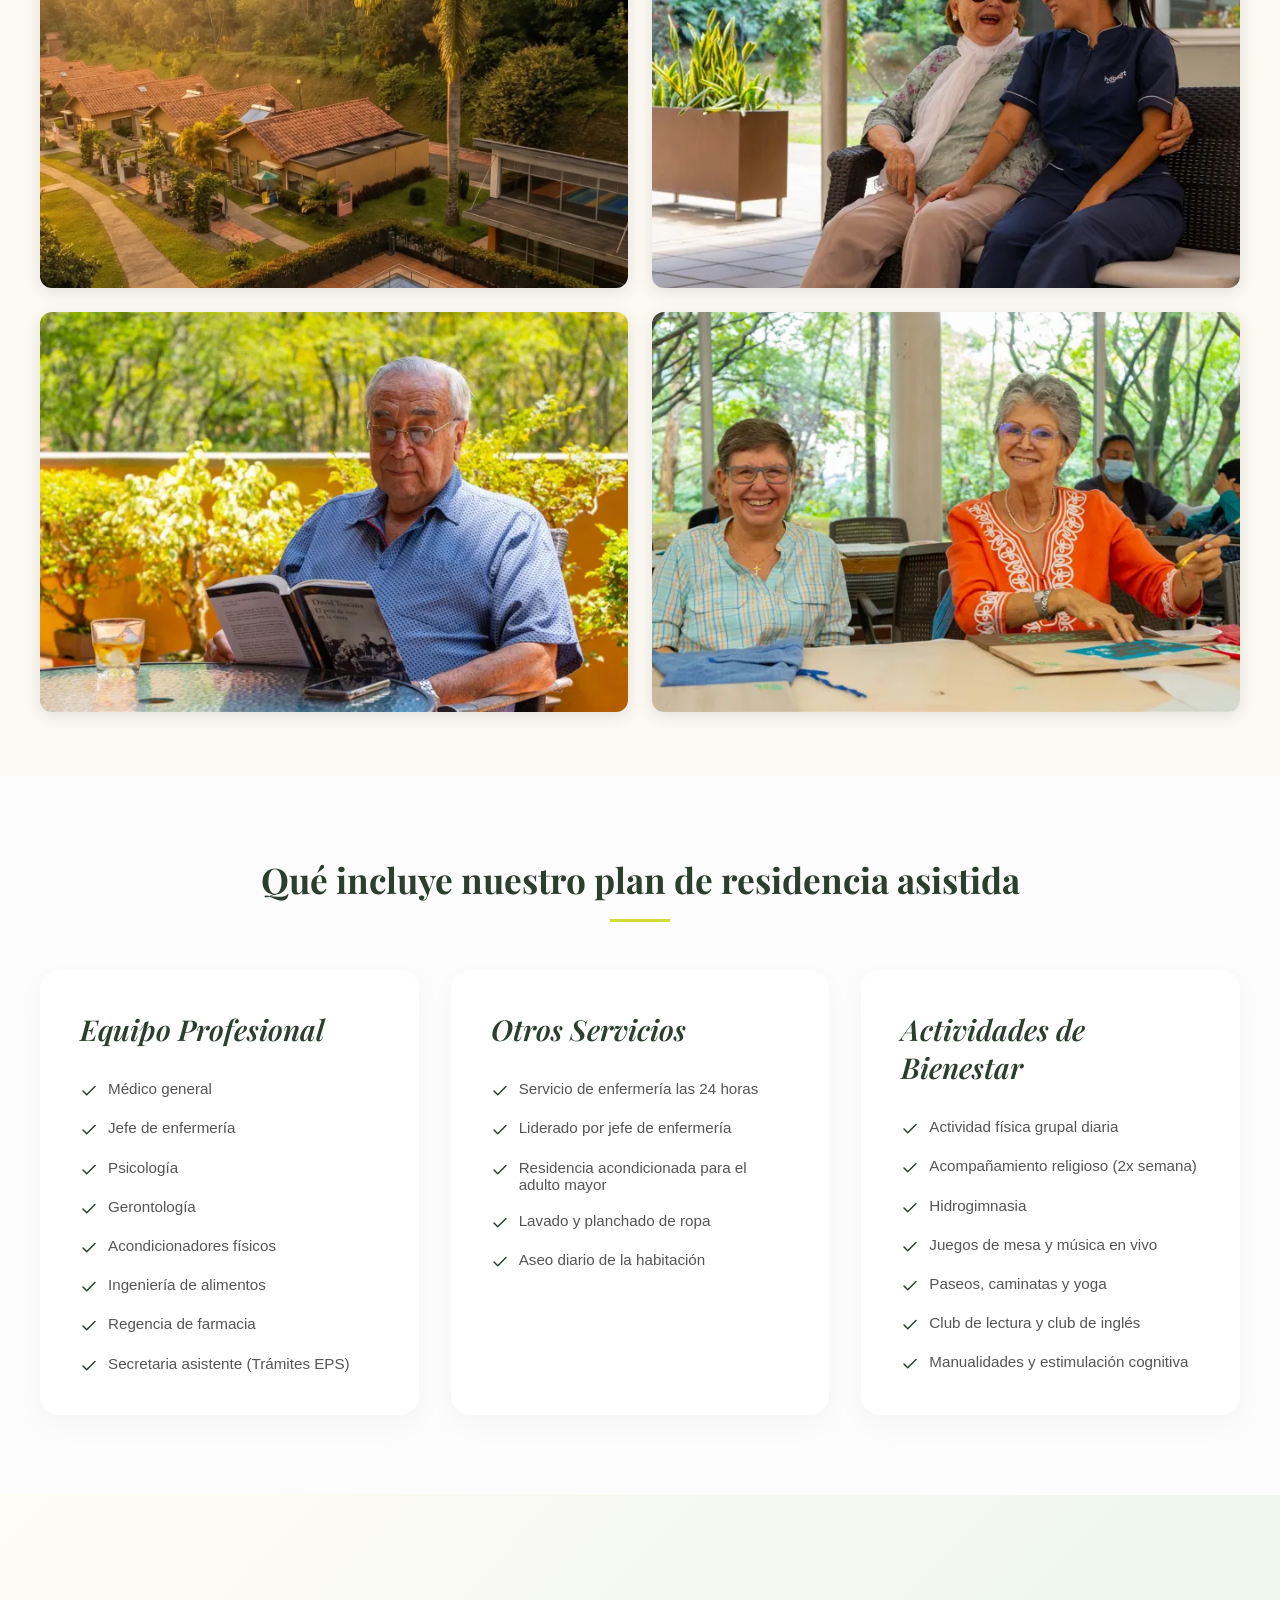
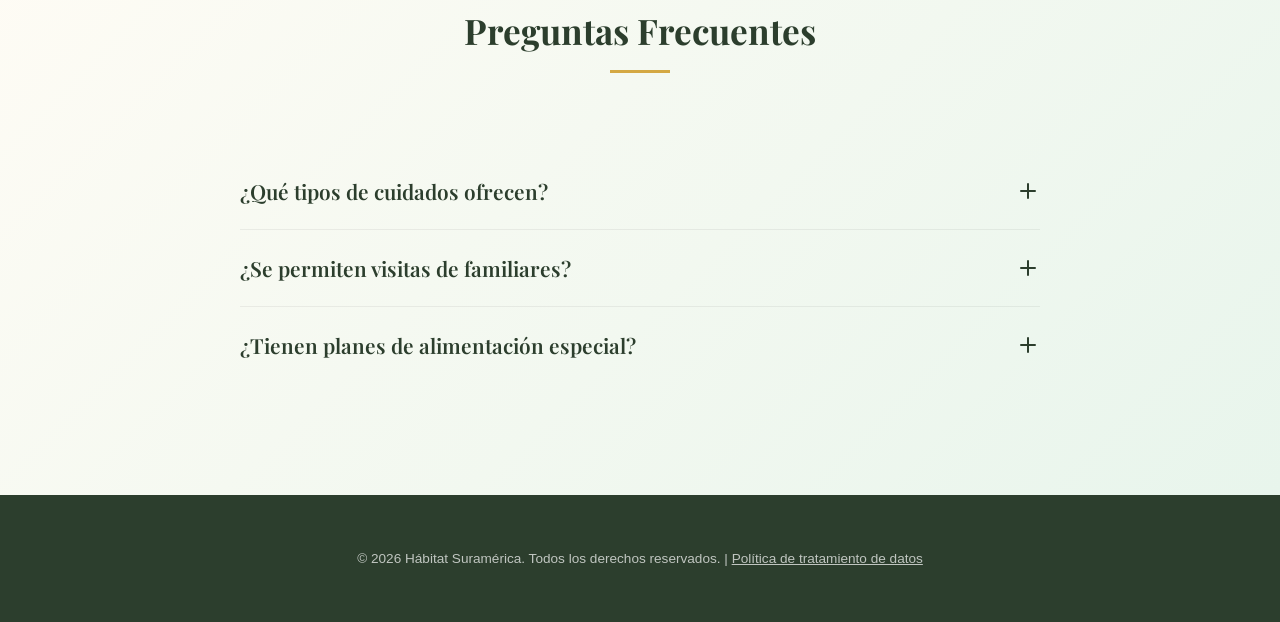
==== commit d5a84f79: "Update hero button to link to WhatsApp and use green WhatsApp styling" ====
--- a/index.html
+++ b/index.html
@@ -15,7 +15,7 @@
     <link href="https://fonts.googleapis.com/css2?family=Outfit:wght@300;400;500;600;700&family=Playfair+Display:ital,wght@0,400;0,500;0,600;0,700;1,400;1,500;1,600;1,700&display=swap" rel="stylesheet">
     
     <!-- CSS -->
-    <link rel="stylesheet" href="style.css?v=41">
+    <link rel="stylesheet" href="style.css?v=42">
 <!-- Google Tag Manager -->
 <script>(function(w,d,s,l,i){w[l]=w[l]||[];w[l].push({'gtm.start':
 new Date().getTime(),event:'gtm.js'});var f=d.getElementsByTagName(s)[0],
@@ -51,7 +51,12 @@
                 <div class="hero-text-area">
                     <div class="hero-eyebrow">UN CUIDADO DE LUJO</div>
                     <h1 class="hero-title">PARA VIVIR PLENAMENTE</h1>
-                    <button class="hero-btn" onclick="openFormModal()">AGENDA UNA VISITA PERSONALIZADA</button>
+                    <a href="https://wa.me/573206872012?text=Hola%2C%20quisiera%20saber%20m%C3%A1s%20de%20los%20planes%20residenciales%20de%20H%C3%A1bitat%20Suram%C3%A9rica" target="_blank" class="wa-testimonial-btn wa-hero-btn">
+                        <svg width="24" height="24" viewBox="0 0 24 24" fill="currentColor" xmlns="http://www.w3.org/2000/svg">
+                            <path d="M17.472 14.382c-.297-.149-1.758-.867-2.03-.967-.273-.099-.471-.148-.67.15-.197.297-.767.966-.94 1.164-.173.199-.347.223-.644.075-.297-.15-1.255-.463-2.39-1.475-.888-.788-1.489-1.761-1.663-2.059-.173-.297-.018-.458.13-.606.134-.133.298-.347.446-.52.149-.174.198-.298.298-.497.099-.198.05-.371-.025-.52-.075-.149-.669-1.612-.916-2.207-.242-.579-.487-.5-.669-.51-.173-.008-.371-.01-.57-.01-.198 0-.52.074-.792.372-.272.297-1.04 1.016-1.04 2.479 0 1.462 1.065 2.875 1.213 3.074.149.198 2.096 3.2 5.077 4.487.709.306 1.262.489 1.694.625.712.227 1.36.195 1.871.118.575-.085 1.758-.719 2.006-1.413.248-.694.248-1.289.173-1.413-.074-.124-.272-.198-.57-.347m-5.421 7.403h-.004a9.87 9.87 0 01-5.031-1.378l-.361-.214-3.741.982.998-3.648-.235-.374a9.86 9.86 0 01-1.51-5.26c.001-5.45 4.436-9.884 9.888-9.884 2.64 0 5.122 1.03 6.988 2.898a9.825 9.825 0 012.893 6.994c-.003 5.45-4.437 9.884-9.885 9.884m8.413-18.297A11.815 11.815 0 0012.05 0C5.495 0 .16 5.335.157 11.892c0 2.096.547 4.142 1.588 5.945L.057 24l6.305-1.654a11.882 11.882 0 005.683 1.448h.005c6.554 0 11.89-5.335 11.893-11.893a11.821 11.821 0 00-3.48-8.413z"/>
+                        </svg>
+                        SOLICITA INFORMACIÓN
+                    </a>
                 </div>
             </div>
         </section>
--- a/style.css
+++ b/style.css
@@ -1649,3 +1649,11 @@
     border-radius: 2px;
     box-shadow: 0 1px 3px rgba(0,0,0,0.15);
 }
+
+.wa-hero-btn {
+    margin-top: 2.5rem;
+    font-size: 1.1rem;
+    padding: 1rem 2.5rem;
+    text-transform: uppercase;
+    font-weight: 700;
+}
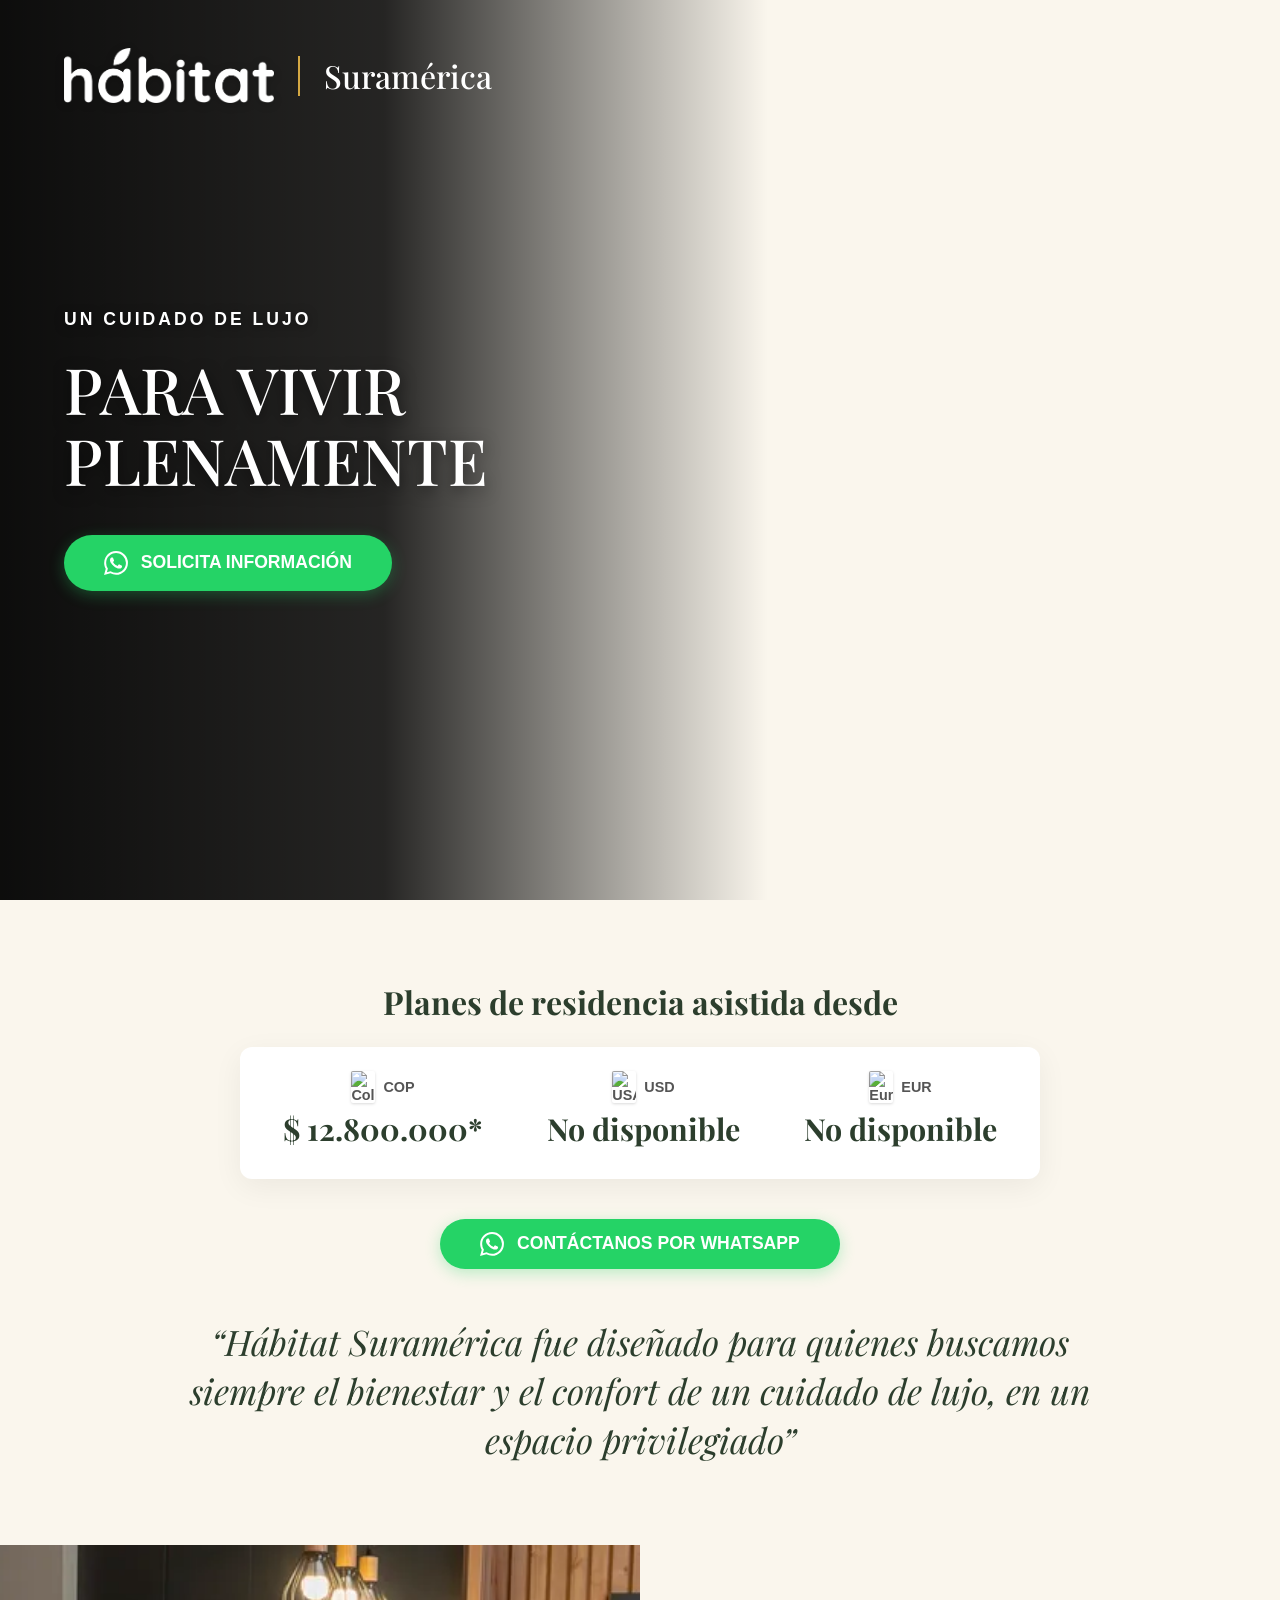
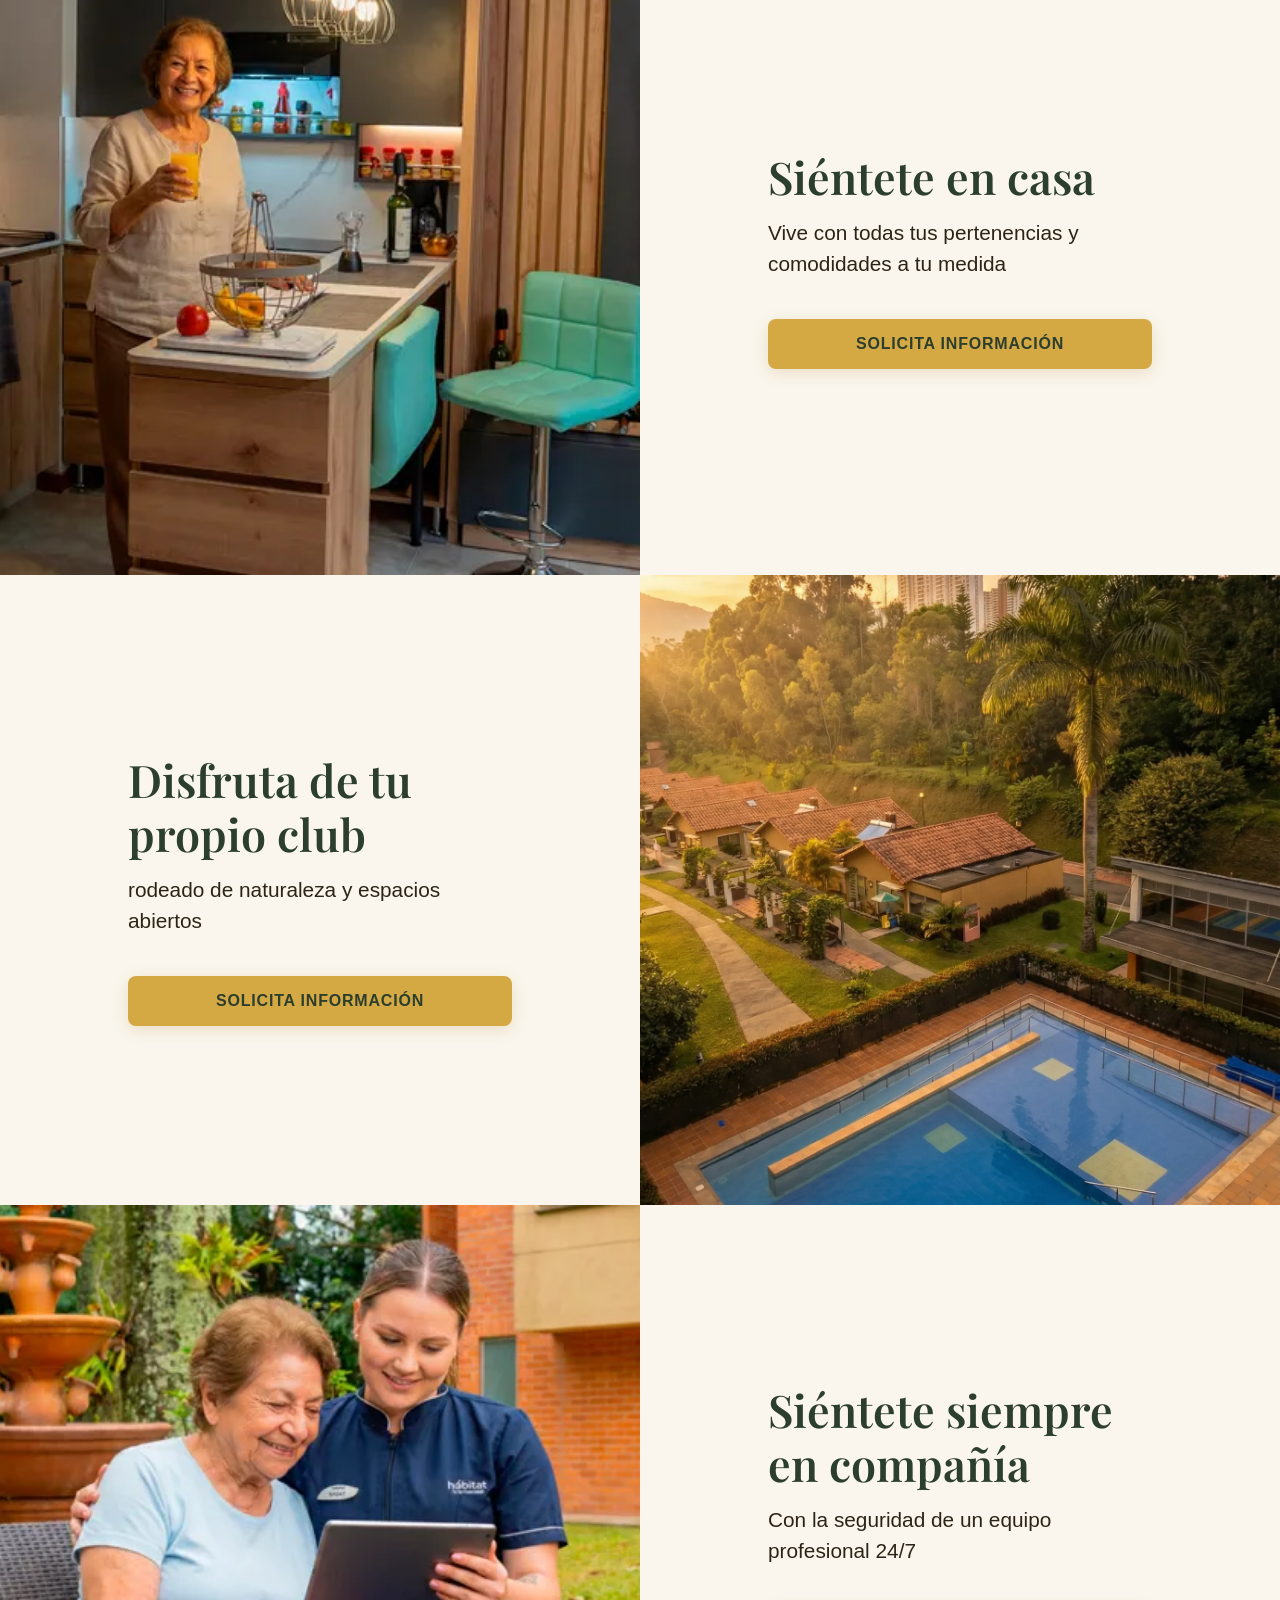
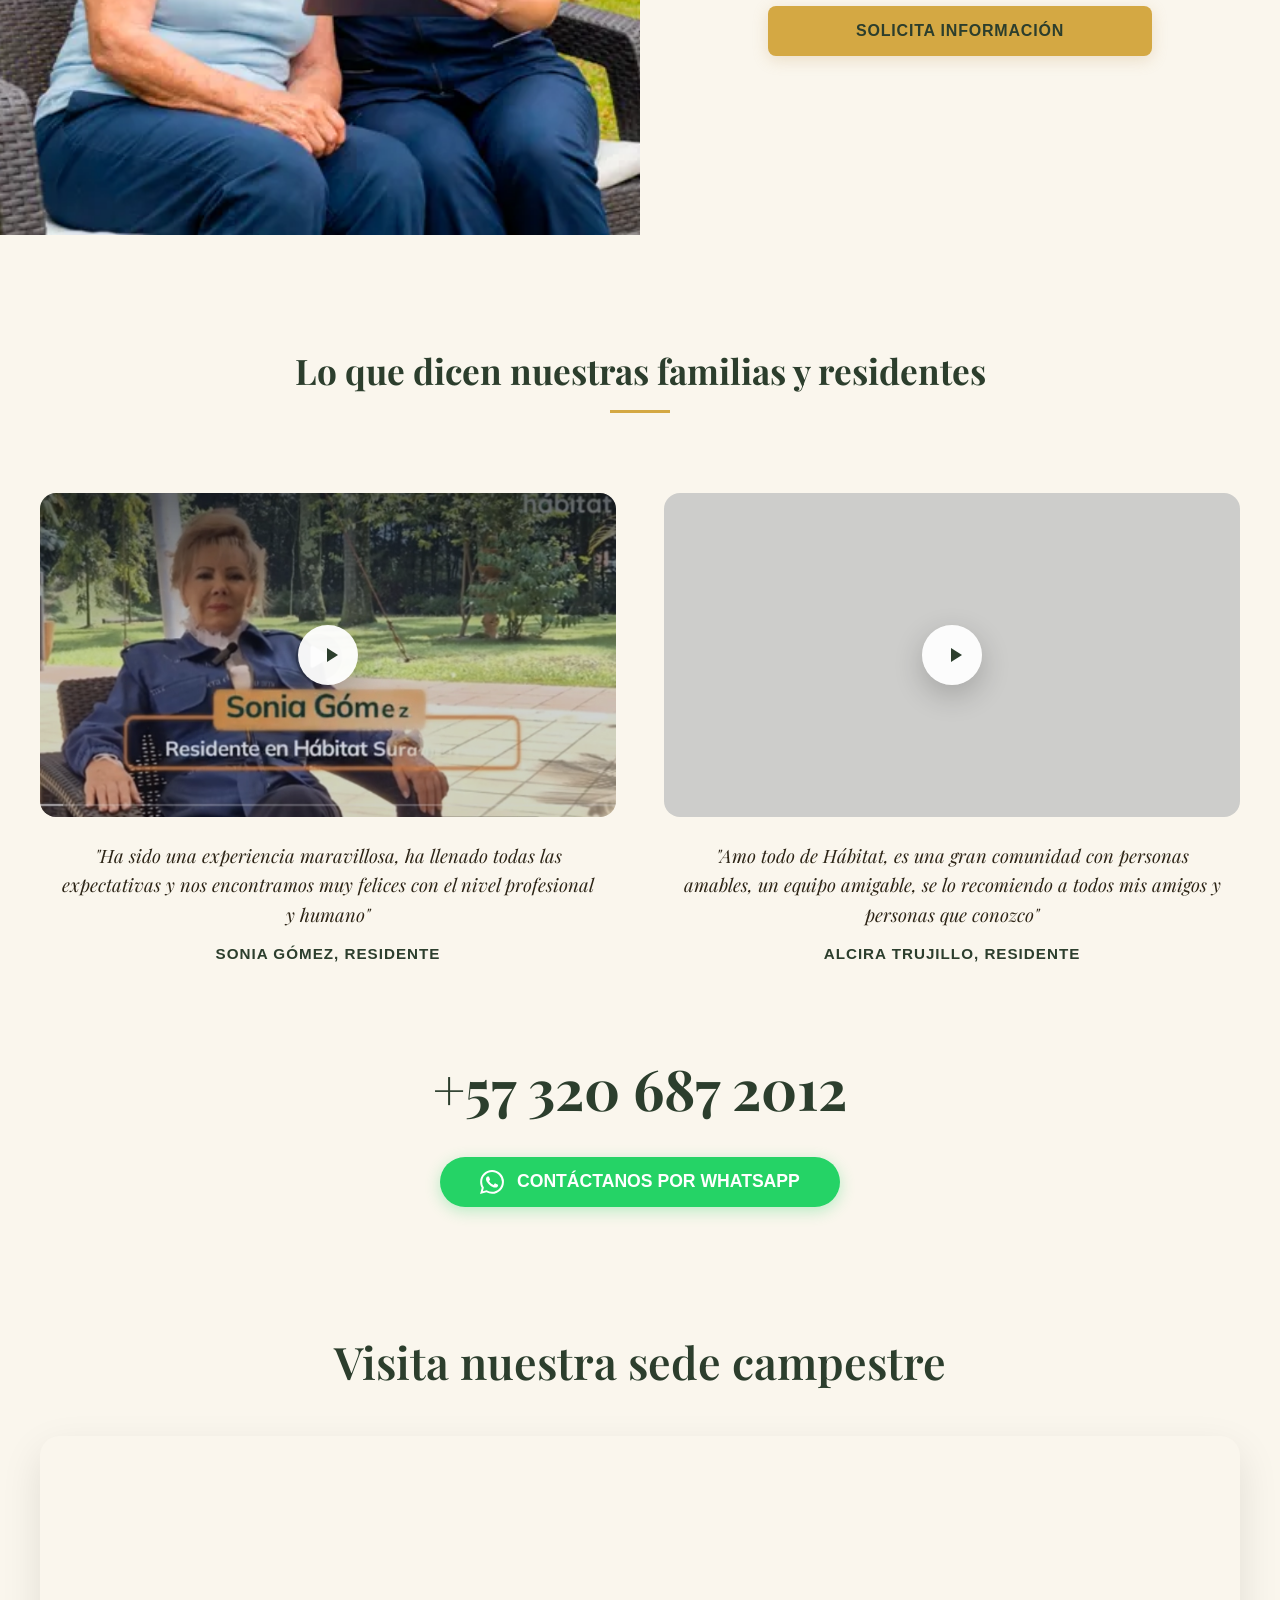
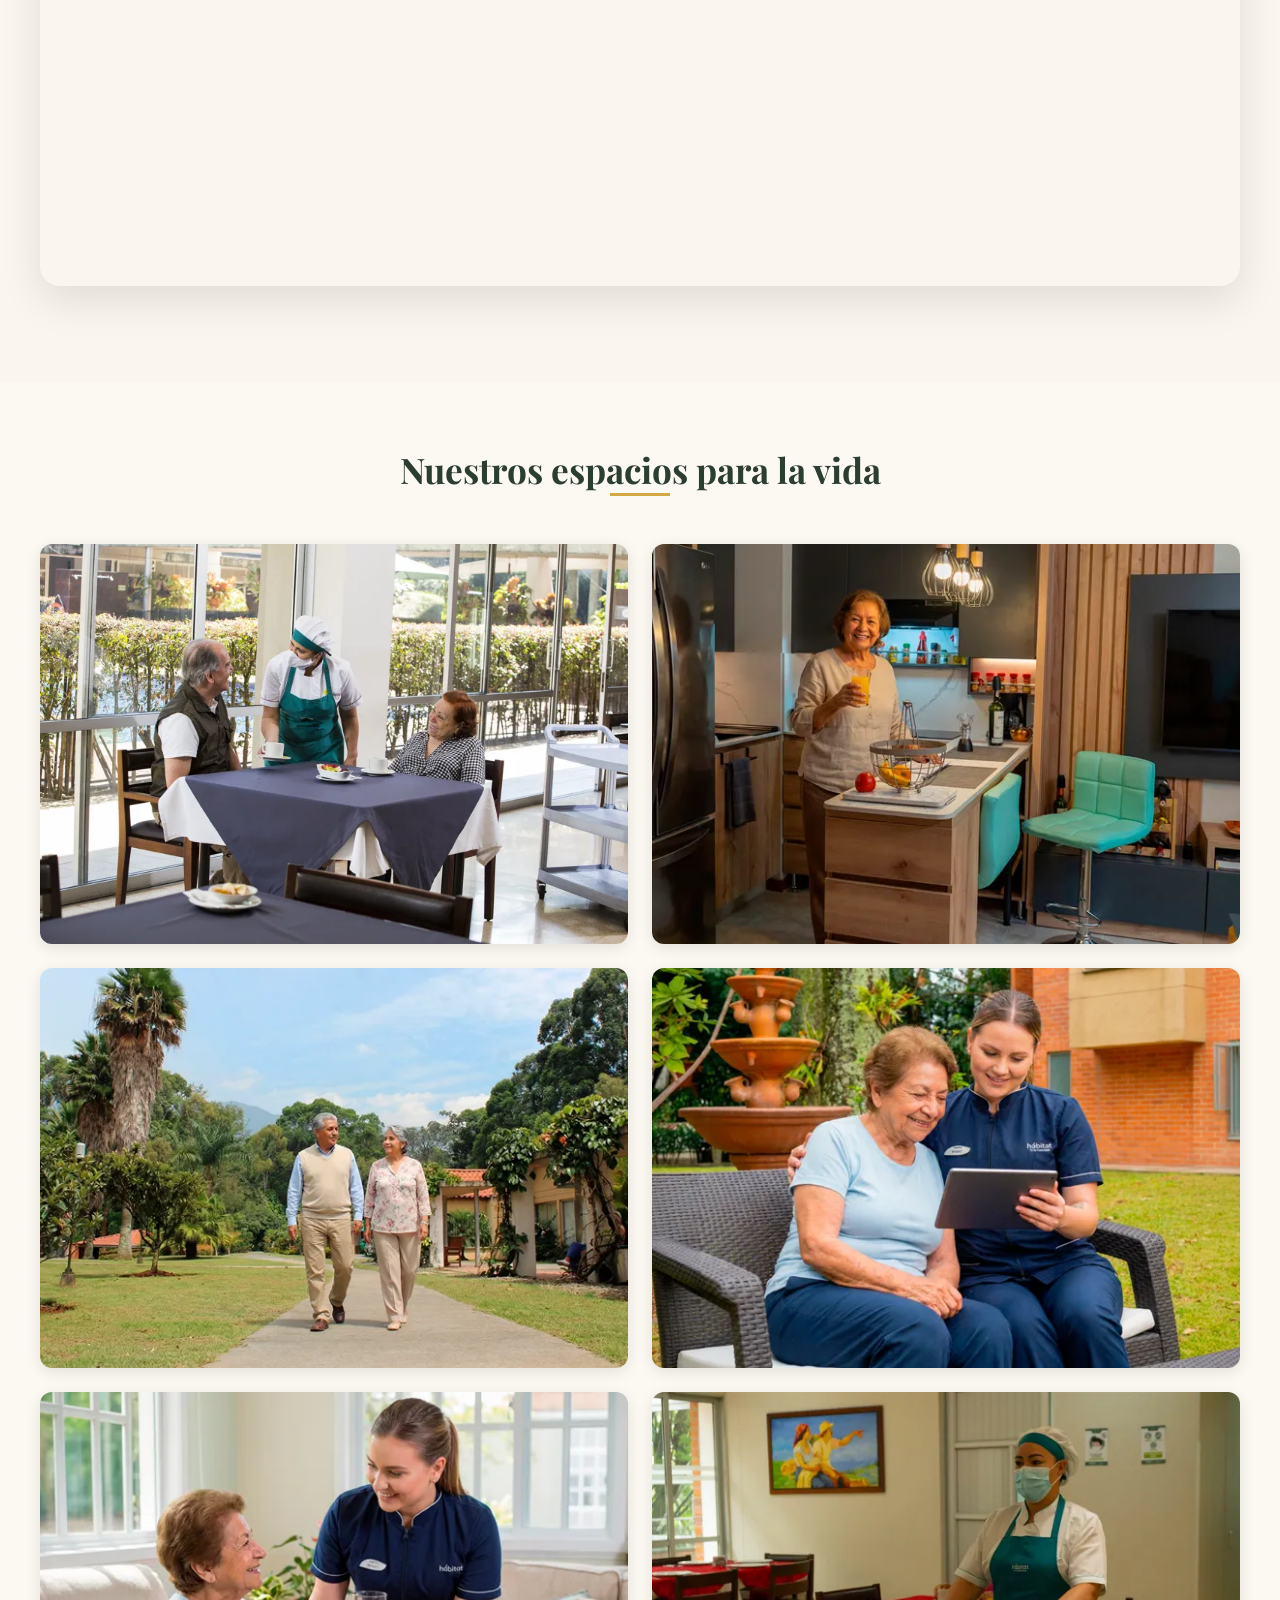
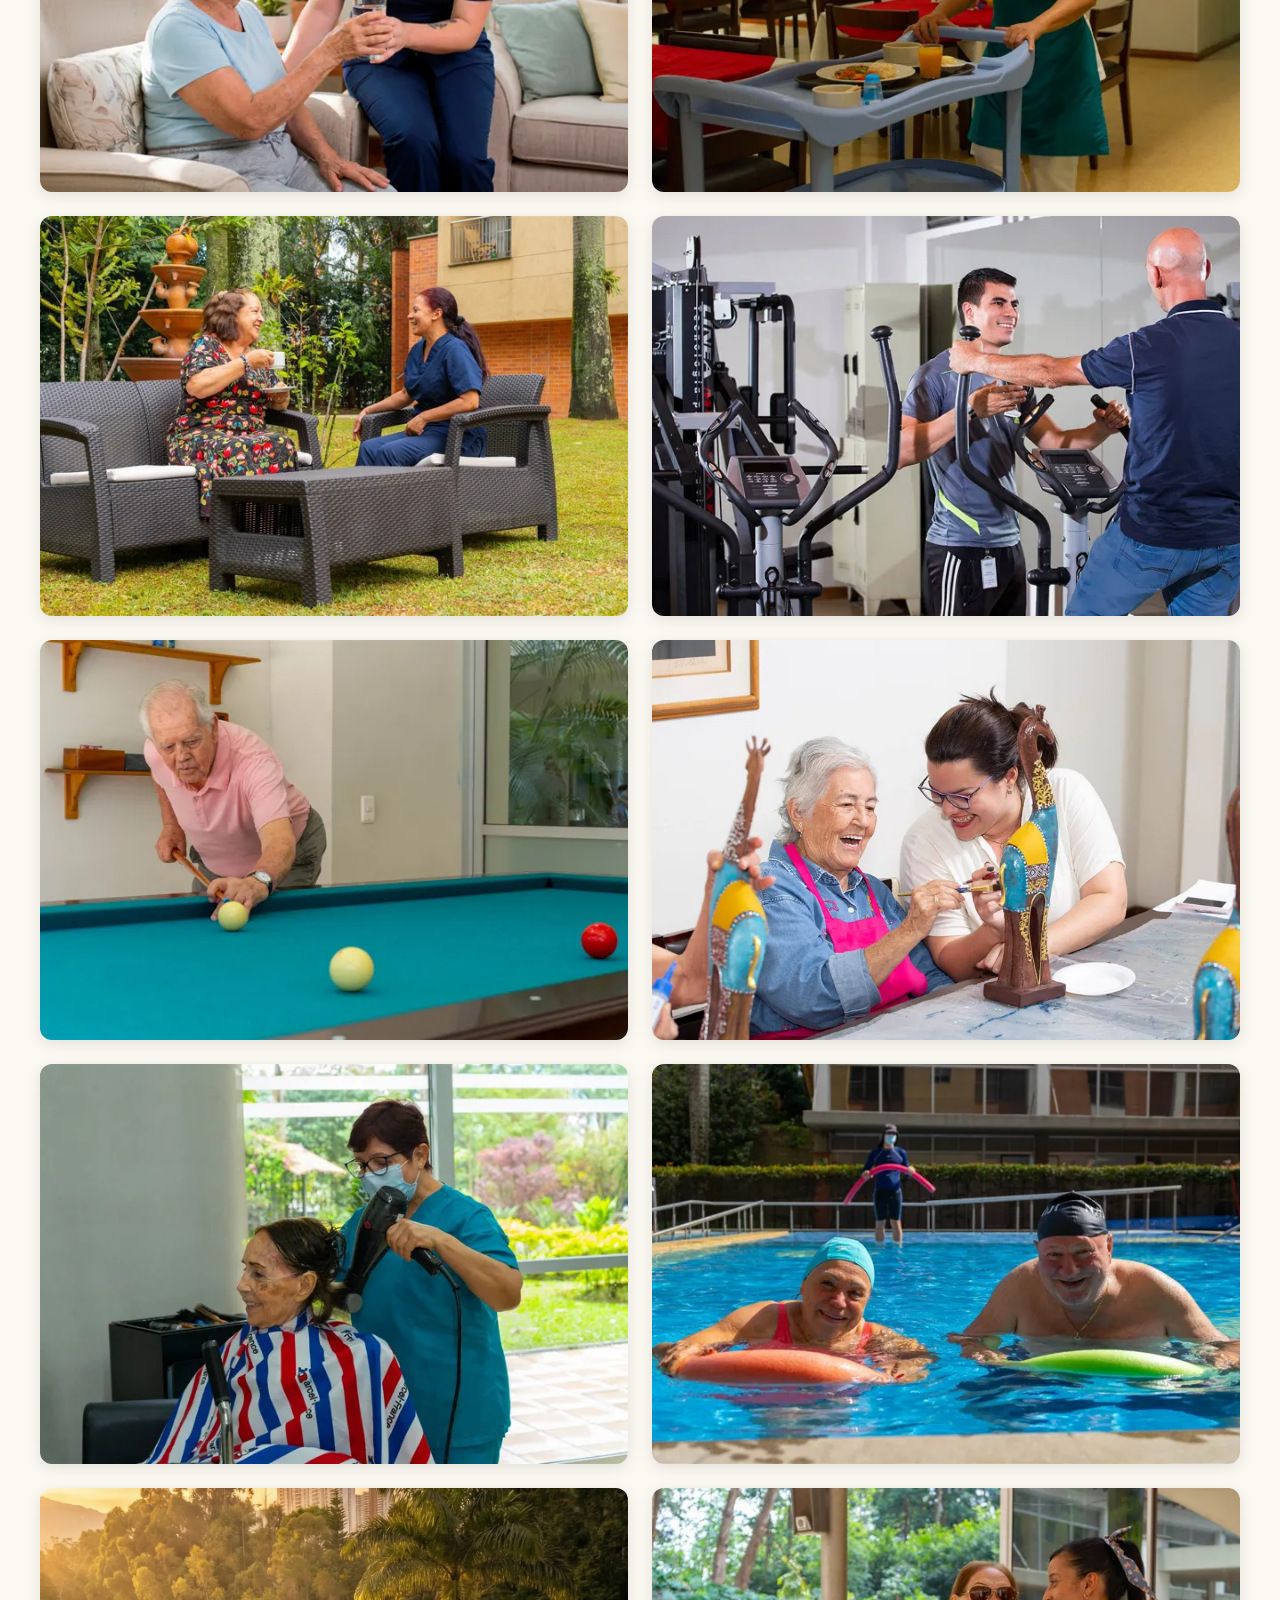
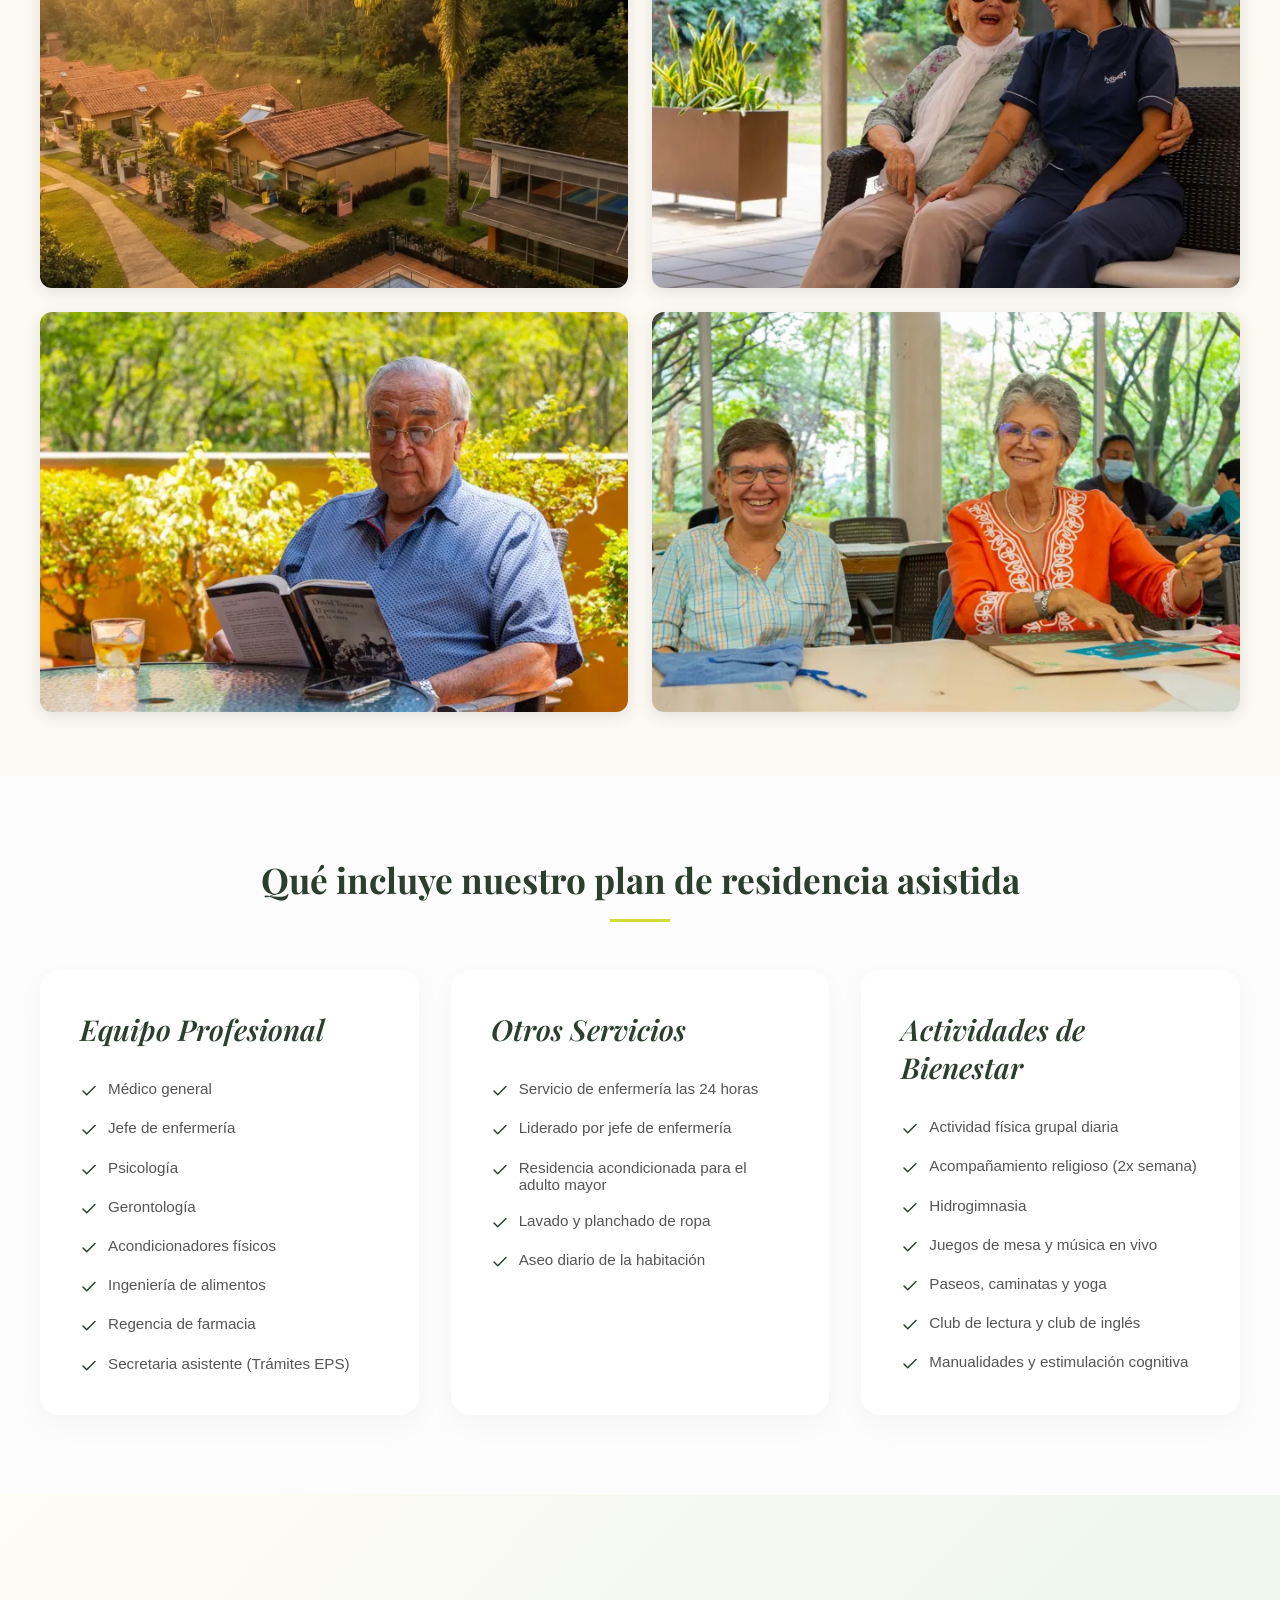
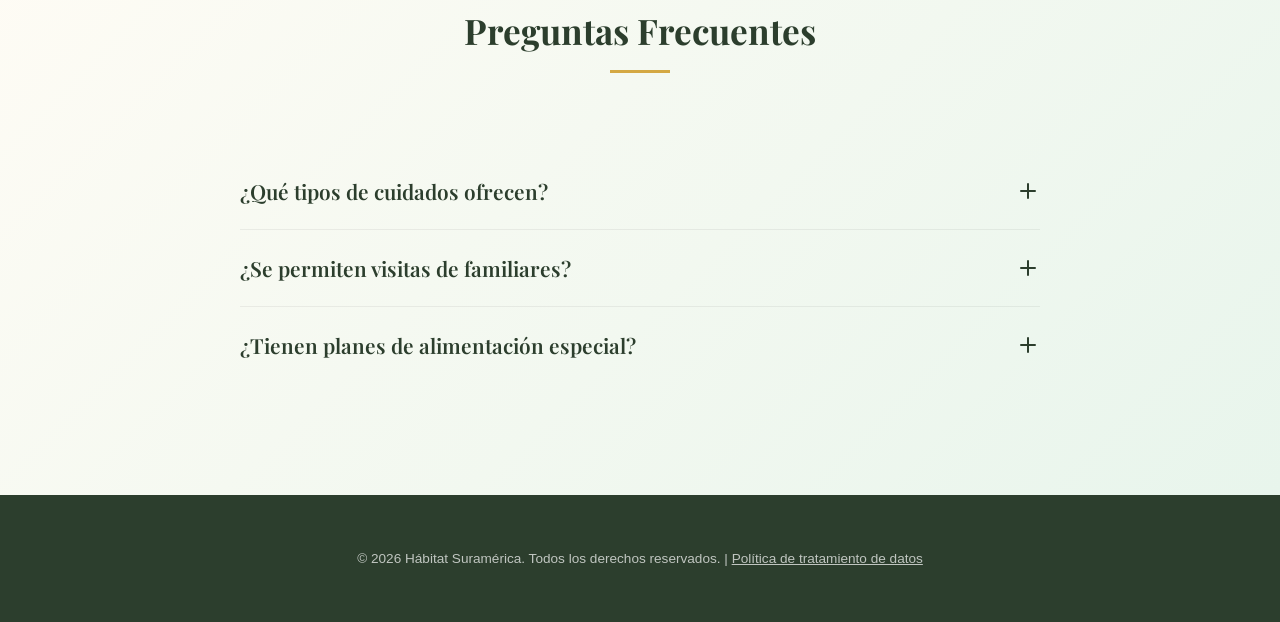
==== commit 091033fa: "Update CTA buttons text to SOLICITA INFORMACIÓN" ====
--- a/index.html
+++ b/index.html
@@ -106,7 +106,7 @@
                     <h2 class="section-title" style="margin-bottom: 0.8rem;">Siéntete en casa</h2>
                     <p style="font-size: 1.3rem; color: var(--text-dark); margin: 0 0 1.5rem 0; font-family: var(--font-body); line-height: 1.5;">Vive con todas tus pertenencias y comodidades a tu medida</p>
                     
-                    <button class="cta-btn" style="margin-top: 1rem;" onclick="openFormModal()">AGENDA UNA VISITA</button>
+                    <button class="cta-btn" style="margin-top: 1rem;" onclick="openFormModal()">SOLICITA INFORMACIÓN</button>
                 </div>
             </div>
         </section>
@@ -121,7 +121,7 @@
                 <div class="video-text">
                     <h2 class="section-title" style="margin-bottom: 0.8rem;">Disfruta de tu propio club</h2>
                     <p style="font-size: 1.3rem; color: var(--text-dark); margin: 0 0 1.5rem 0; font-family: var(--font-body); line-height: 1.5;">rodeado de naturaleza y espacios abiertos</p>
-                    <button class="cta-btn" style="margin-top: 1rem;" onclick="openFormModal()">AGENDA UNA VISITA</button>
+                    <button class="cta-btn" style="margin-top: 1rem;" onclick="openFormModal()">SOLICITA INFORMACIÓN</button>
                 </div>
             </div>
         </section>
@@ -136,7 +136,7 @@
                 <div class="video-text">
                     <h2 class="section-title" style="margin-bottom: 0.8rem;">Siéntete siempre en compañía</h2>
                     <p style="font-size: 1.3rem; color: var(--text-dark); margin: 0 0 1.5rem 0; font-family: var(--font-body); line-height: 1.5;">Con la seguridad de un equipo profesional 24/7</p>
-                    <button class="cta-btn" style="margin-top: 1rem;" onclick="openFormModal()">AGENDA UNA VISITA</button>
+                    <button class="cta-btn" style="margin-top: 1rem;" onclick="openFormModal()">SOLICITA INFORMACIÓN</button>
                 </div>
             </div>
         </section>
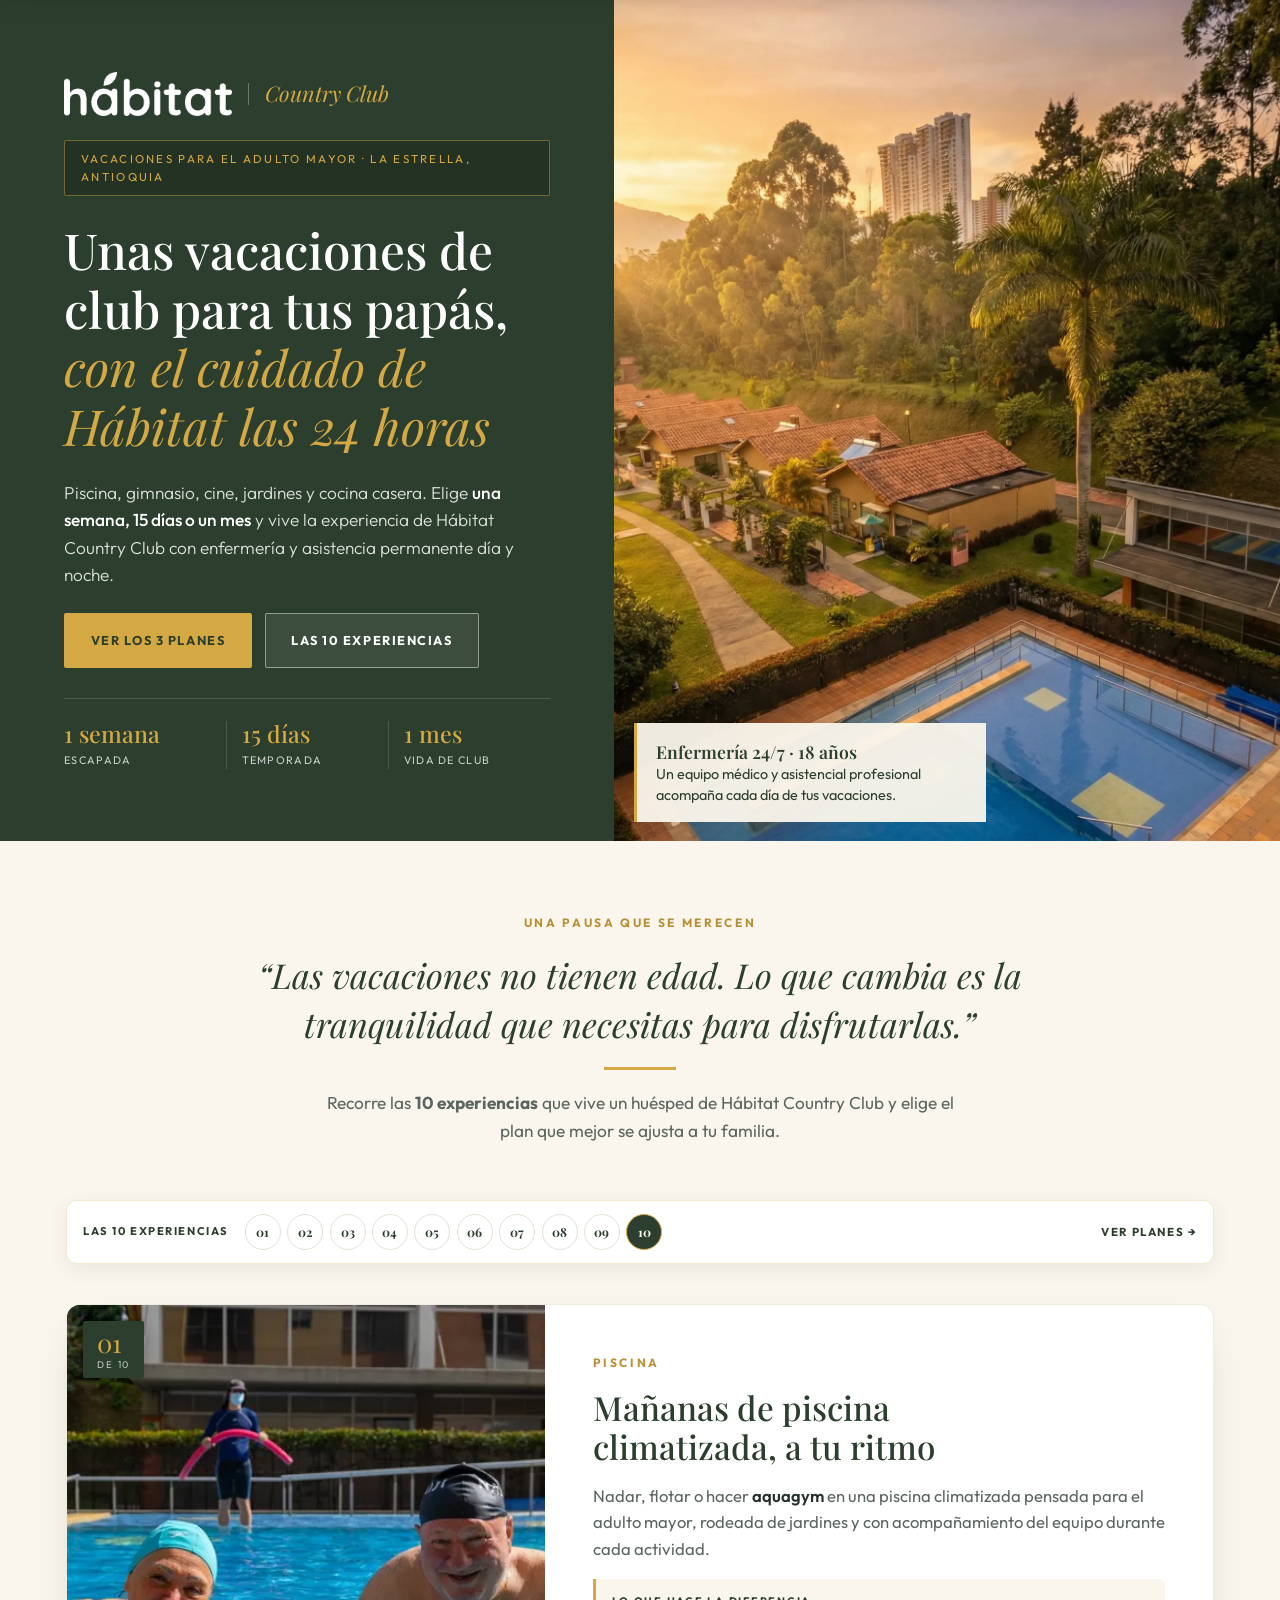
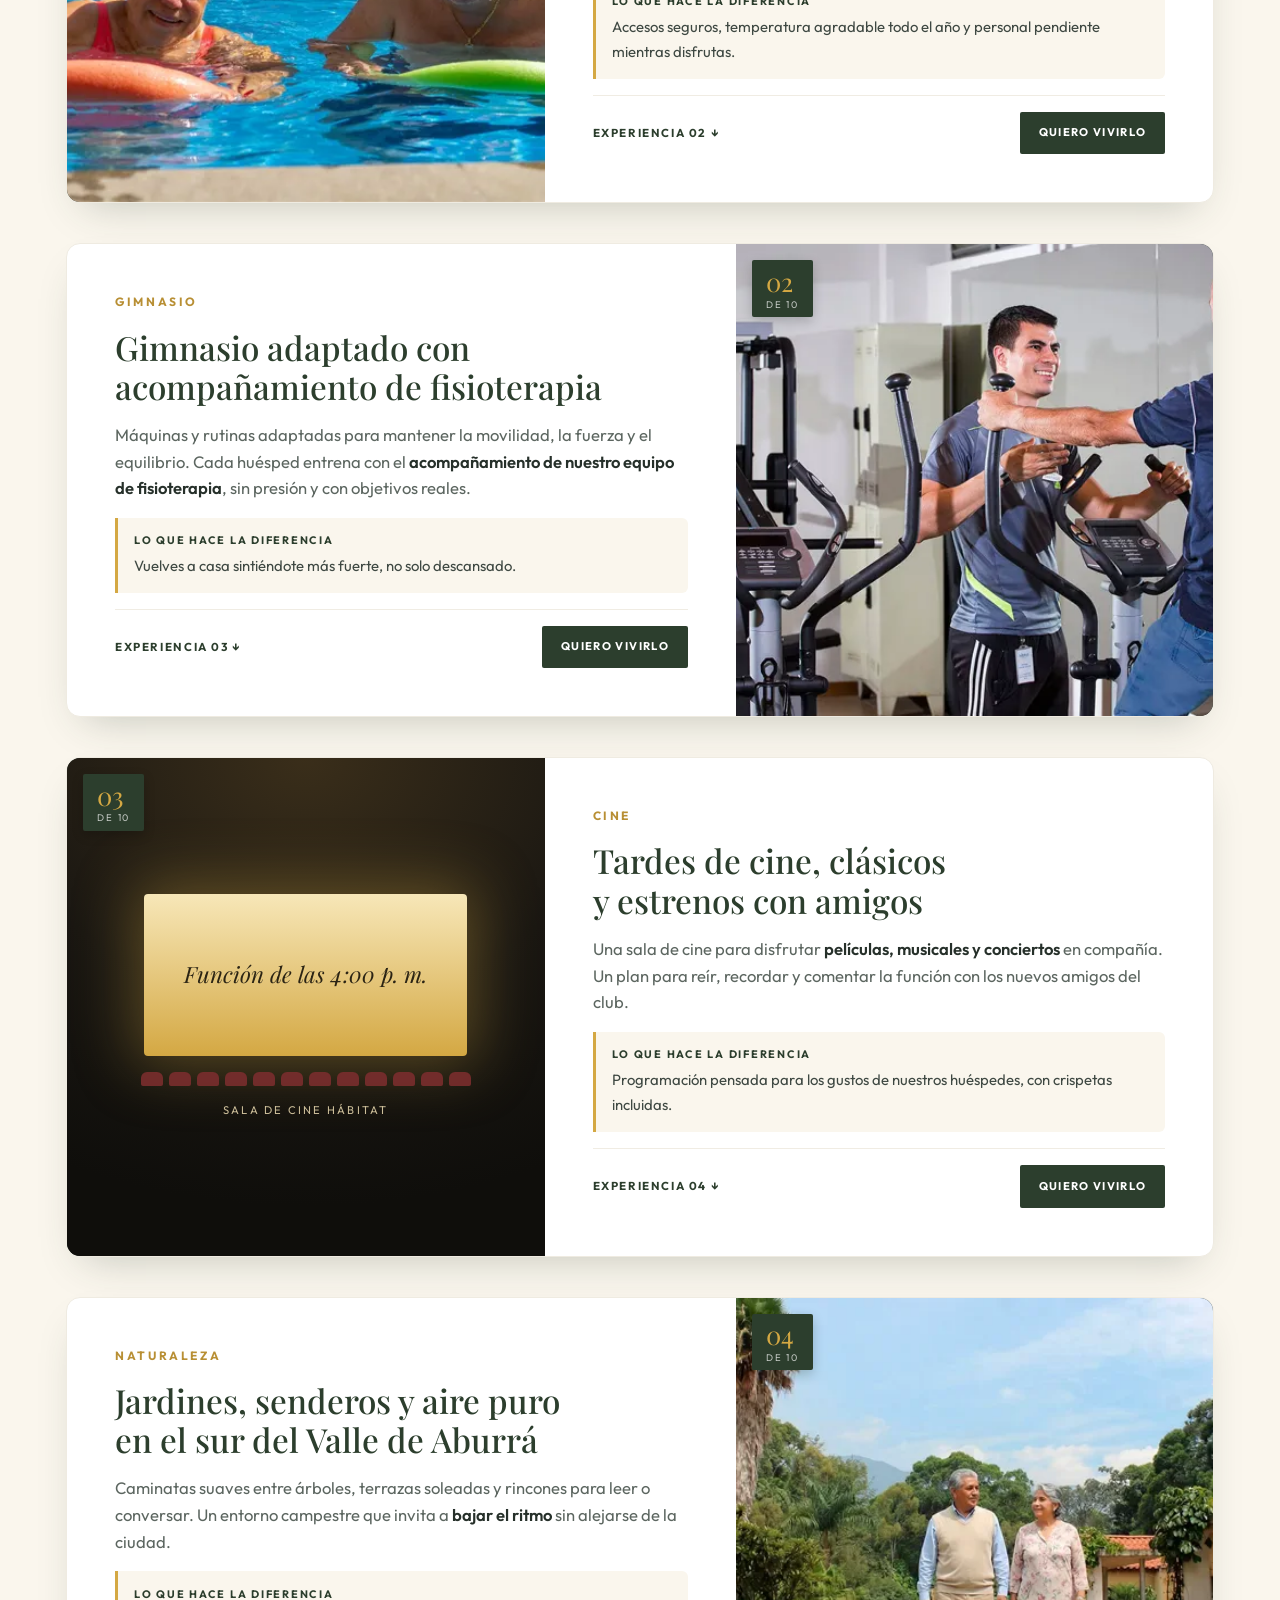
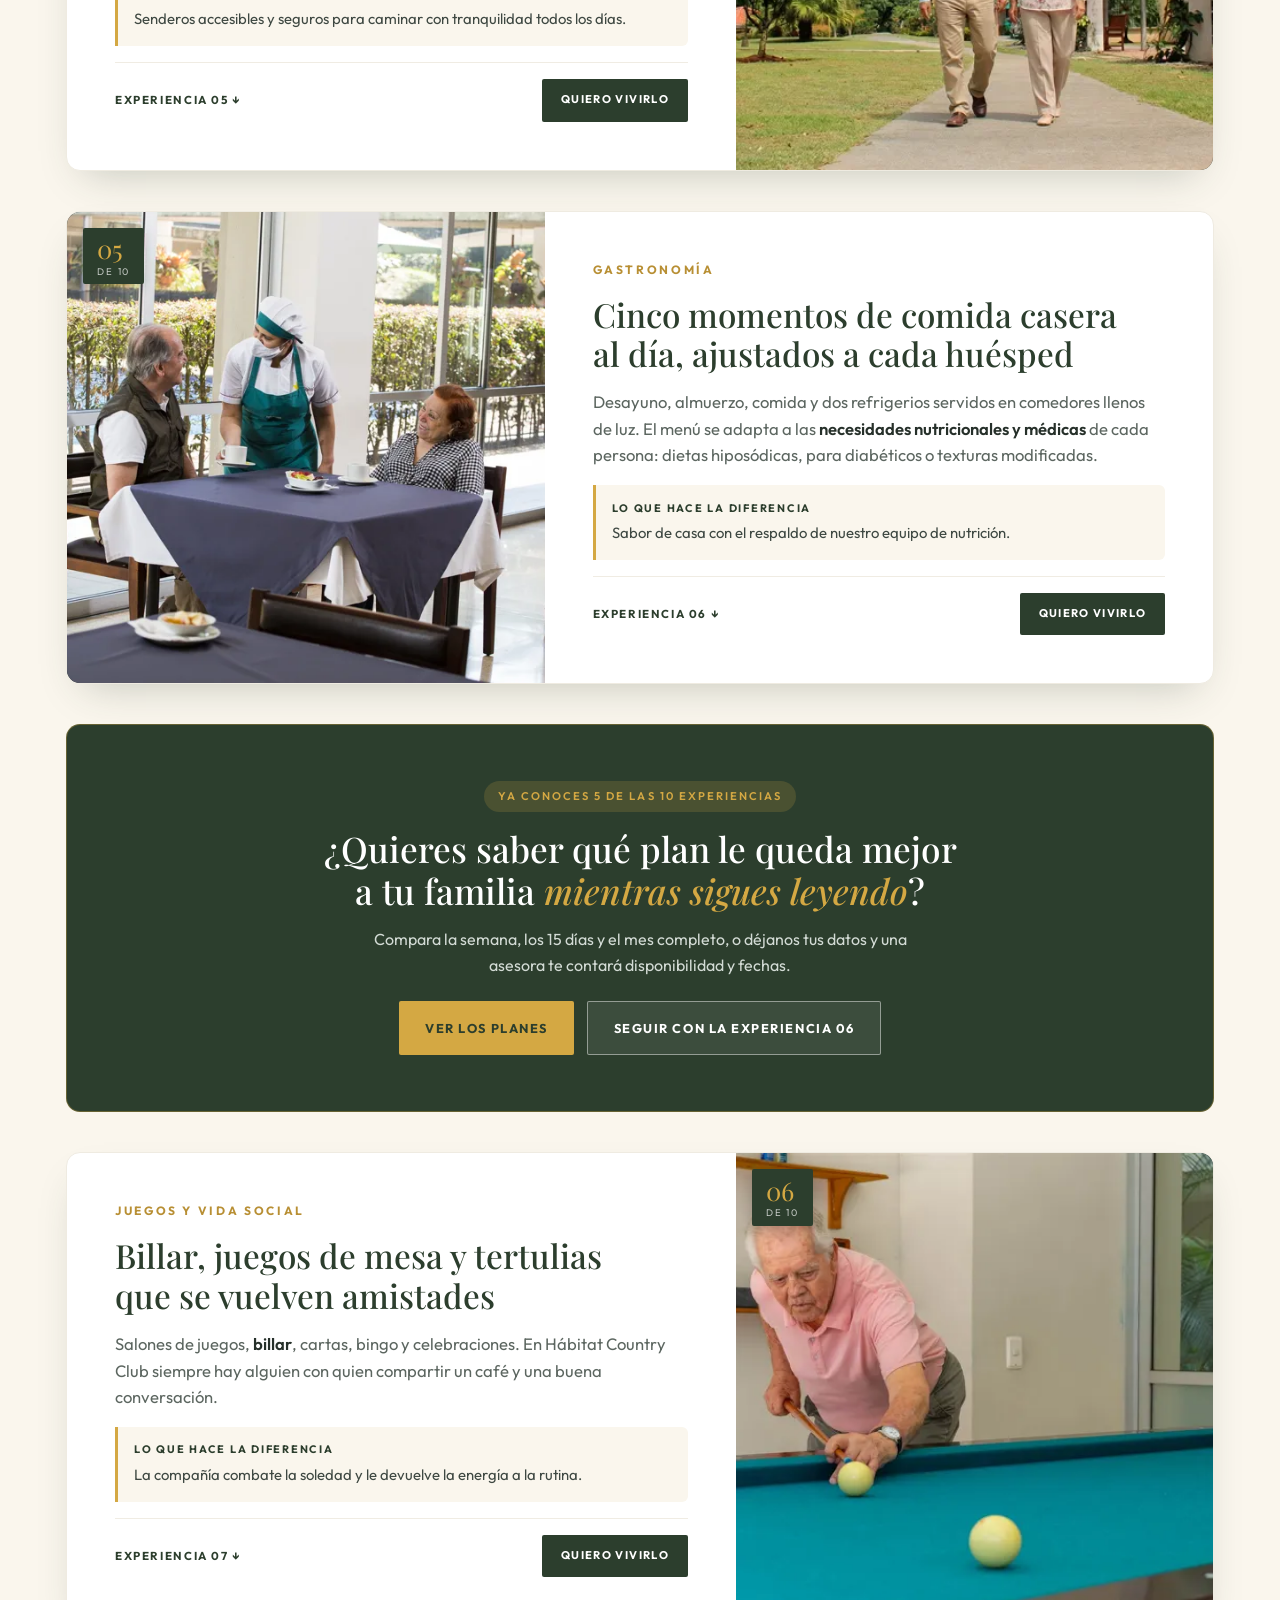
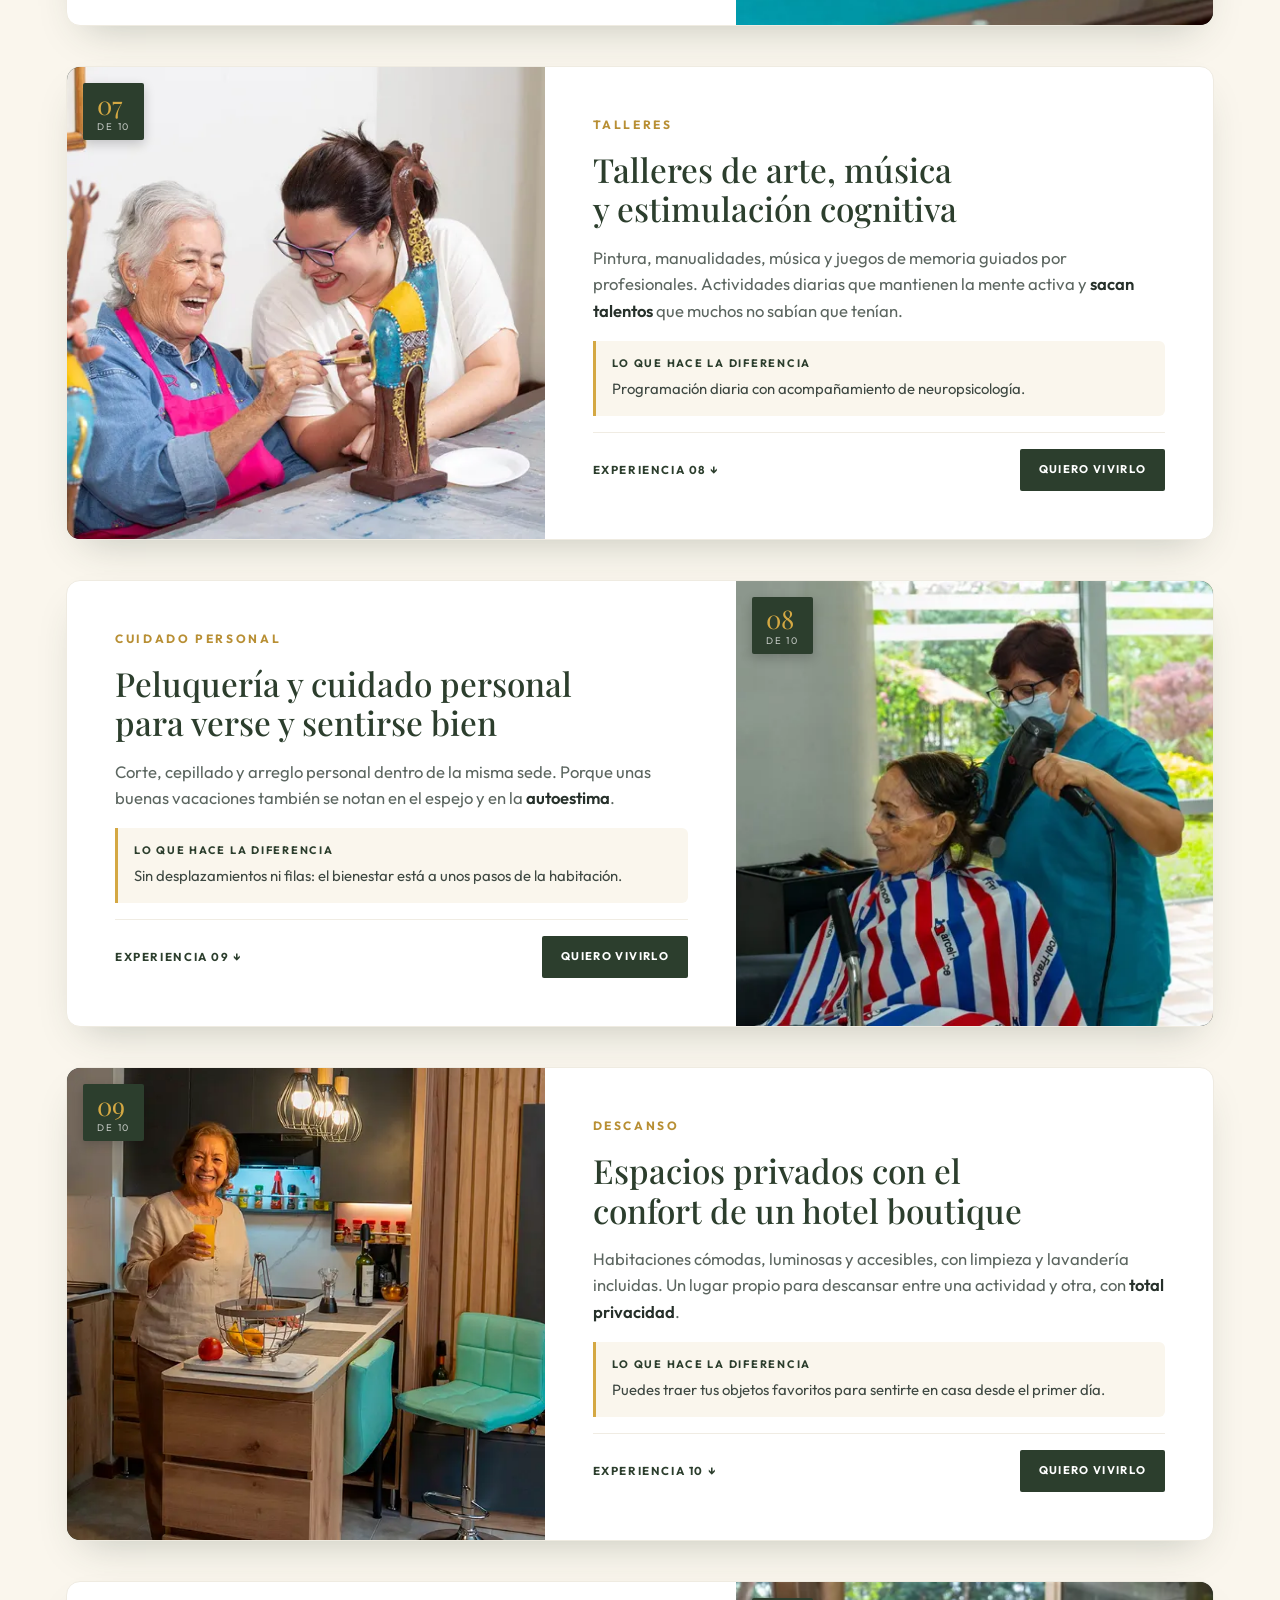
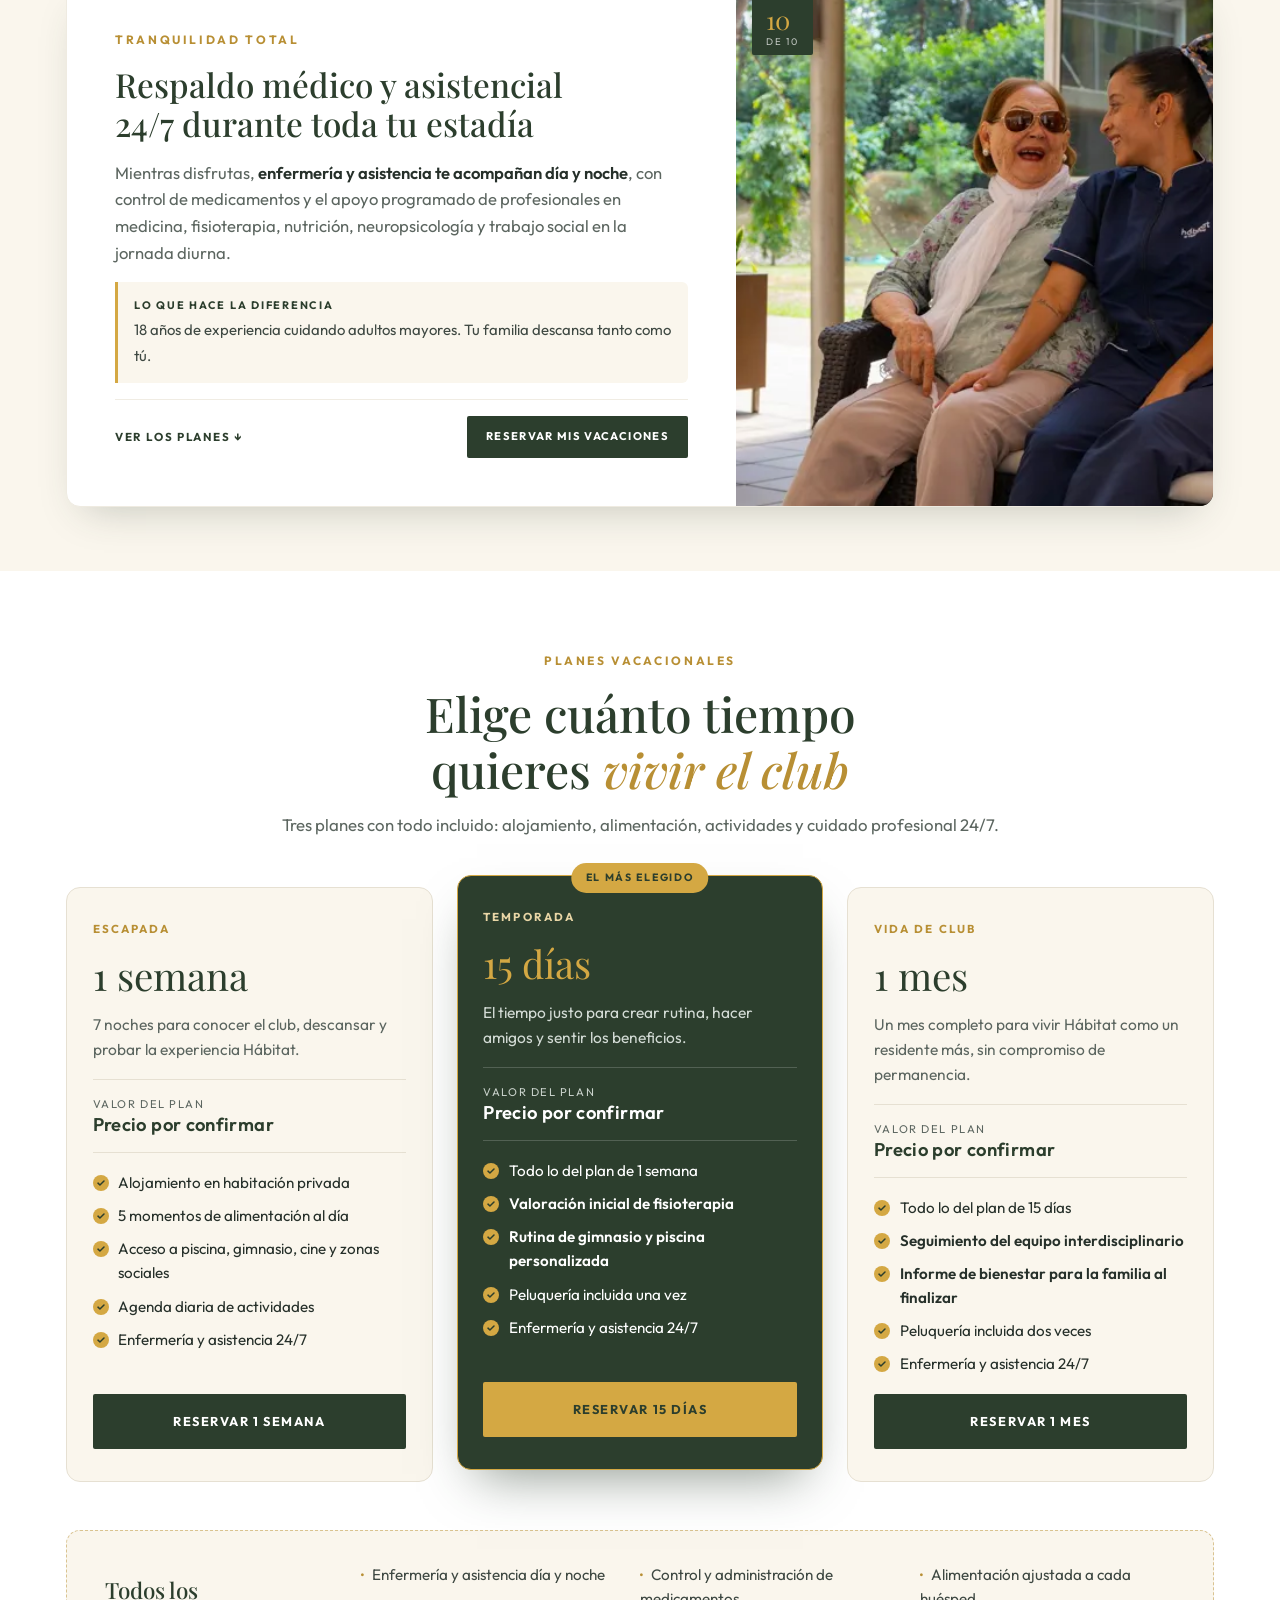
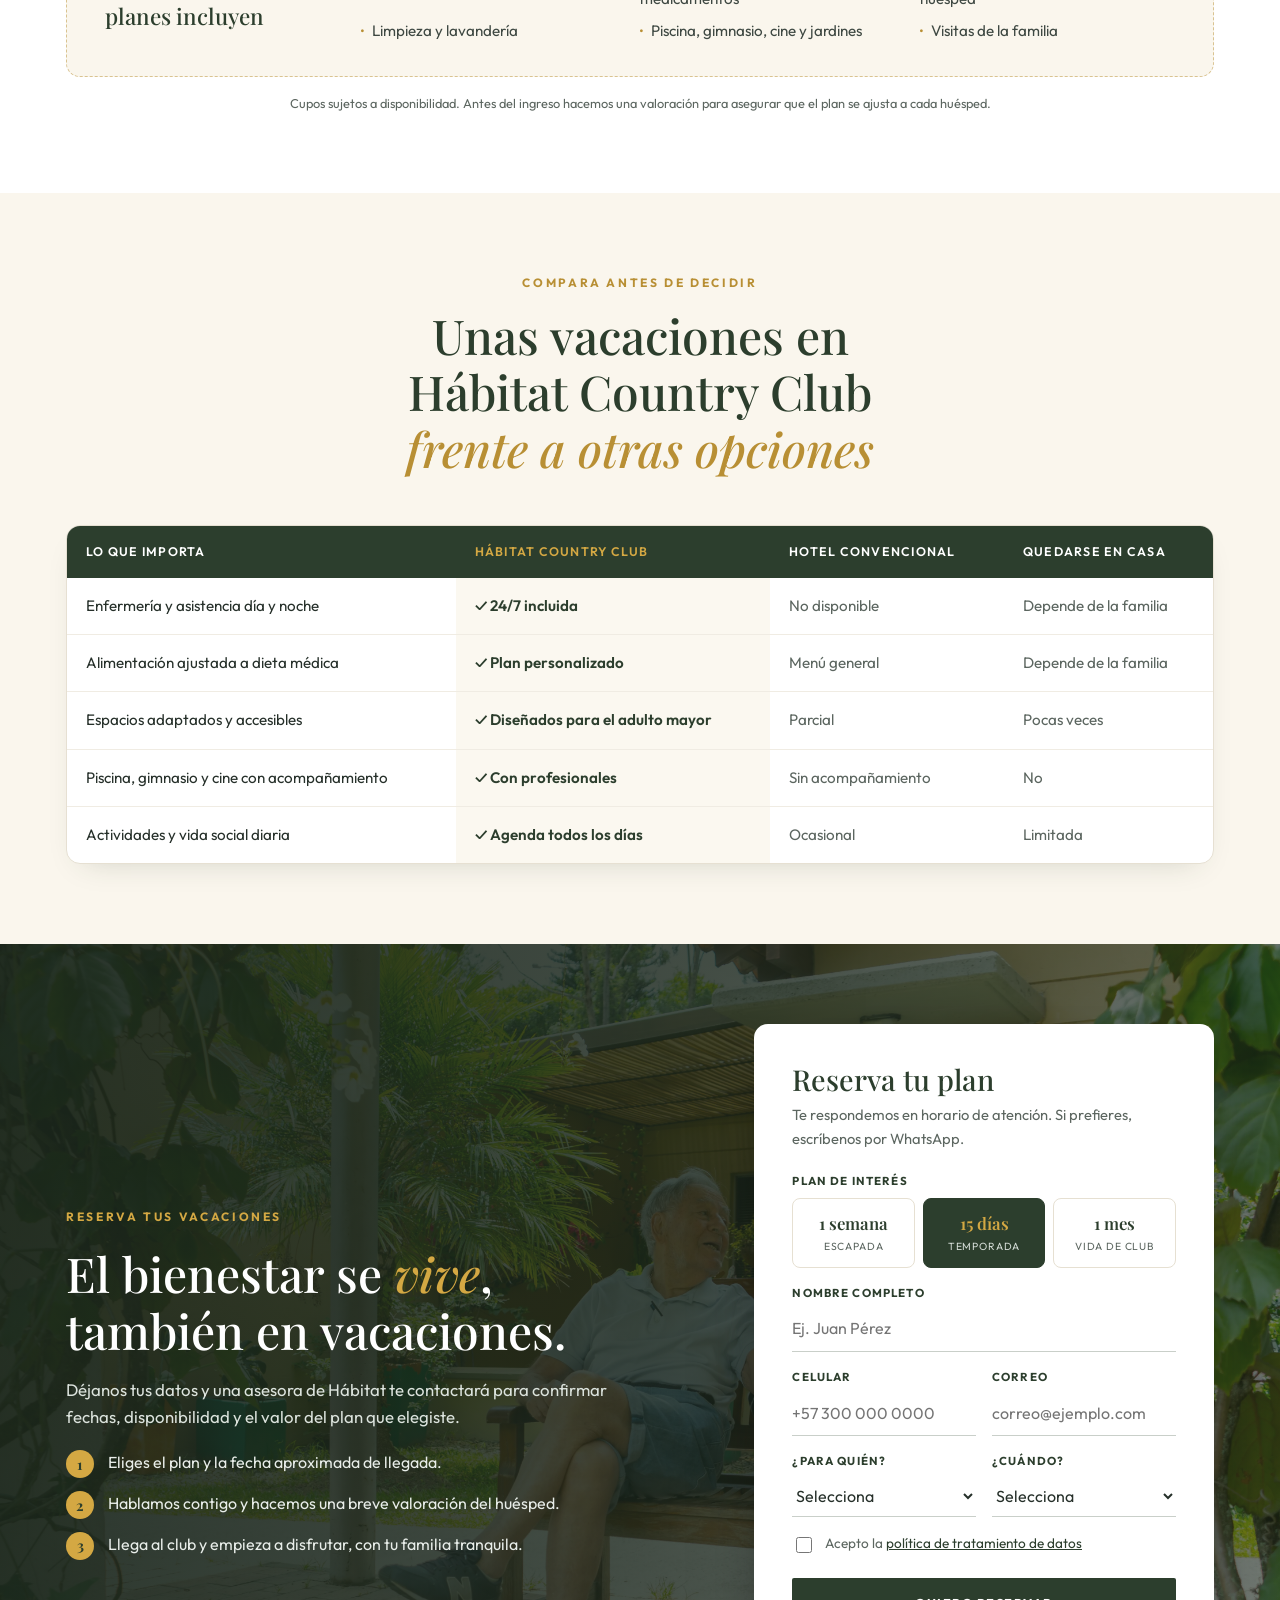
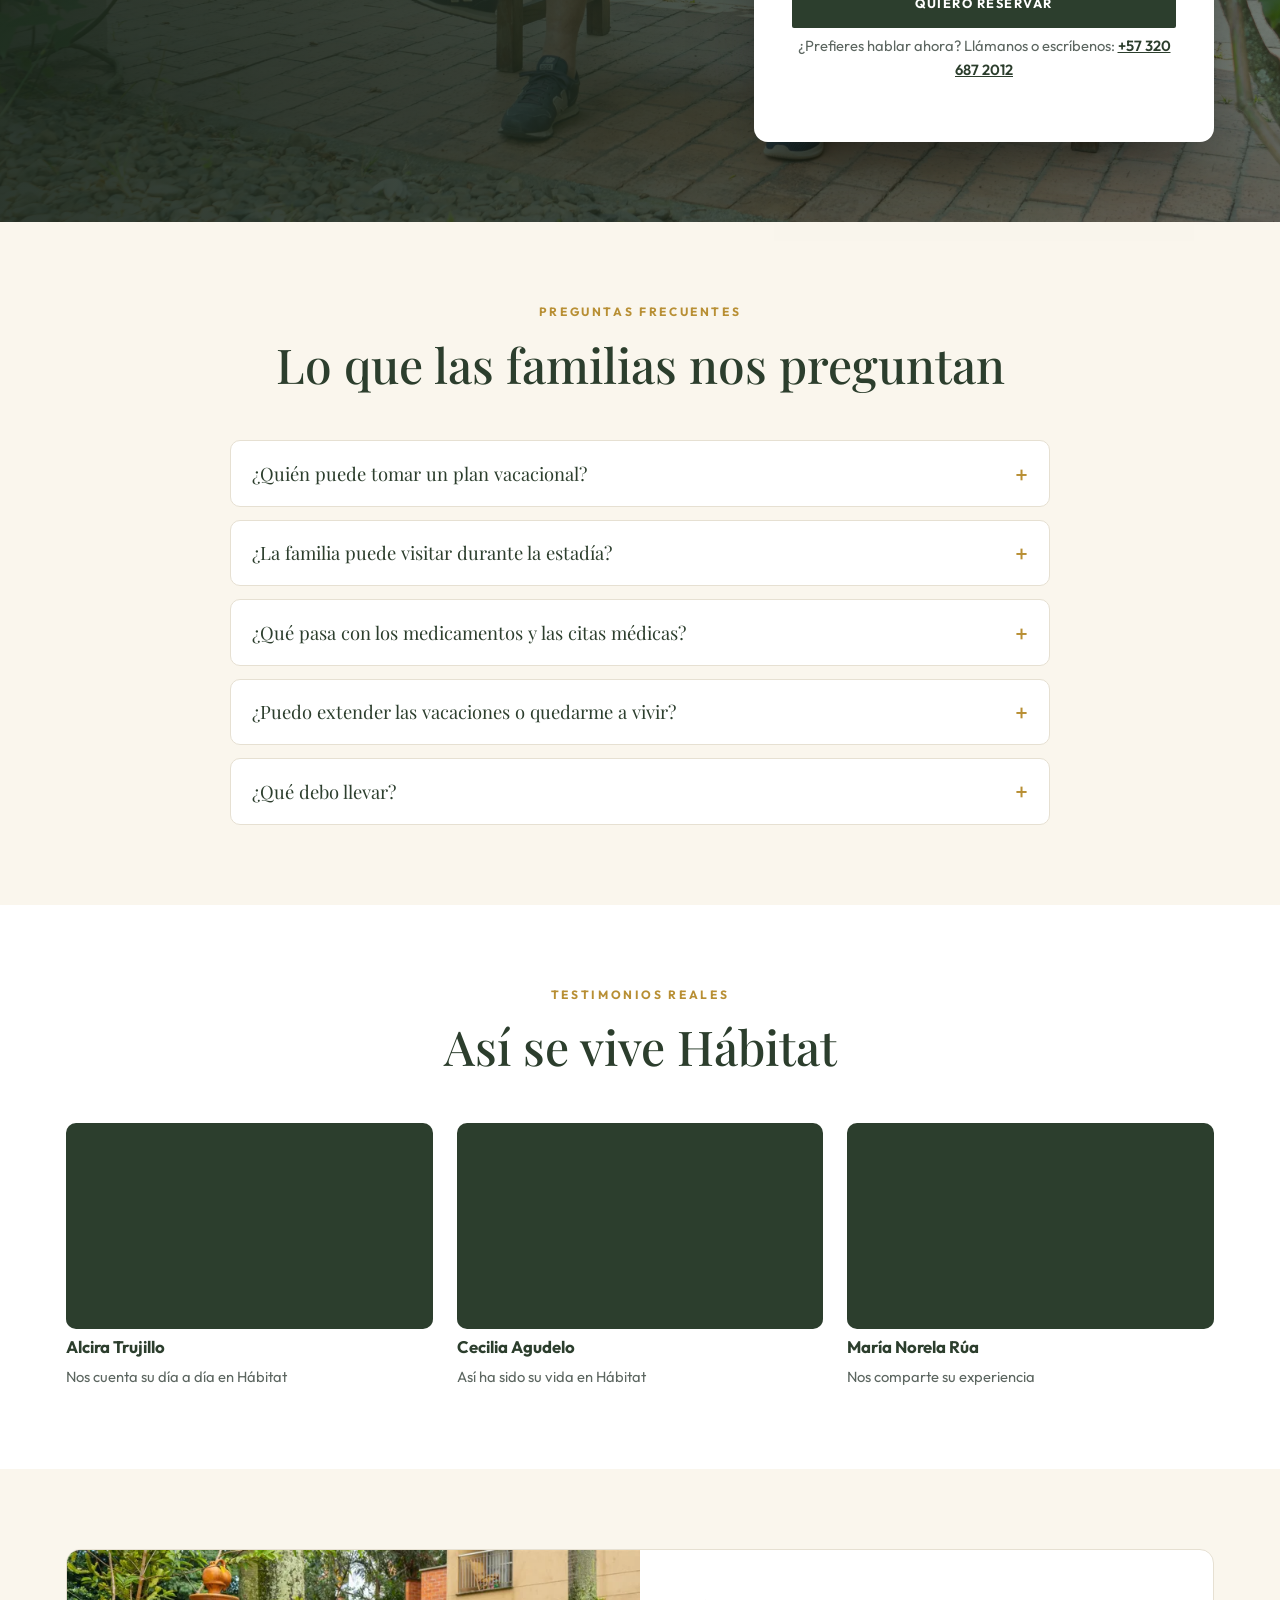
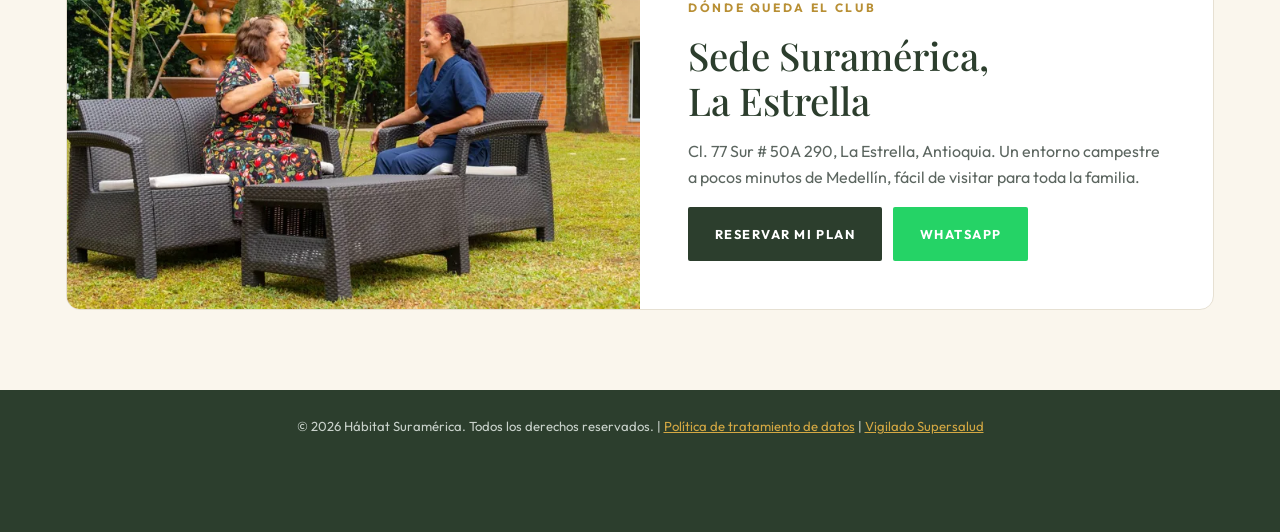
==== commit 5a3a6935: "Rediseña la landing como Hábitat Country Club (planes vacacionales) Nueva landing con estructura tip" ====
--- a/index.html
+++ b/index.html
@@ -1,21 +1,7 @@
 <!DOCTYPE html>
 <html lang="es">
 <head>
-    <meta charset="UTF-8">
-    <meta name="viewport" content="width=device-width, initial-scale=1.0">
-    <title>Hábitat Senior Living - Cuidado de Lujo</title>
-    <meta name="description" content="La tranquilidad del cuidado de lujo para el adulto mayor en Hábitat Suramérica. Agende su visita a nuestras sedes exclusivas.">
-    
-    <!-- Favicon -->
-    <link rel="icon" href="habitat_favicon.png" type="image/x-icon">
-    
-    <!-- Google Fonts -->
-    <link rel="preconnect" href="https://fonts.googleapis.com">
-    <link rel="preconnect" href="https://fonts.gstatic.com" crossorigin>
-    <link href="https://fonts.googleapis.com/css2?family=Outfit:wght@300;400;500;600;700&family=Playfair+Display:ital,wght@0,400;0,500;0,600;0,700;1,400;1,500;1,600;1,700&display=swap" rel="stylesheet">
-    
-    <!-- CSS -->
-    <link rel="stylesheet" href="style.css?v=42">
+<!-- PREVIEW-STRIP-START -->
 <!-- Google Tag Manager -->
 <script>(function(w,d,s,l,i){w[l]=w[l]||[];w[l].push({'gtm.start':
 new Date().getTime(),event:'gtm.js'});var f=d.getElementsByTagName(s)[0],
@@ -23,460 +9,808 @@
 'https://www.googletagmanager.com/gtm.js?id='+i+dl;f.parentNode.insertBefore(j,f);
 })(window,document,'script','dataLayer','GTM-WFSQ859');</script>
 <!-- End Google Tag Manager -->
+<meta charset="UTF-8">
+<meta name="viewport" content="width=device-width, initial-scale=1.0, viewport-fit=cover">
+<link rel="icon" href="habitat_favicon.png" type="image/png">
+<!-- PREVIEW-STRIP-END -->
+<title>Hábitat Country Club</title>
+<meta name="claude:viewport-fit-sides" content="cover">
+<meta name="description" content="Vacaciones de 1 semana, 15 días o 1 mes para el adulto mayor en Hábitat Country Club: piscina, gimnasio, cine, jardines y gastronomía, con enfermería y asistencia 24/7.">
+<link rel="preconnect" href="https://fonts.googleapis.com">
+<link rel="preconnect" href="https://fonts.gstatic.com" crossorigin>
+<link href="https://fonts.googleapis.com/css2?family=Outfit:wght@300;400;500;600;700&family=Playfair+Display:ital,wght@0,400;0,500;0,600;0,700;1,400;1,500&display=swap" rel="stylesheet">
+<style>
+/* Layout: panel verde de club a la izquierda + foto aérea a la derecha; luego un recorrido de 10 experiencias en tarjetas alternadas, planes tipo "membresía" y formulario. */
+:root{
+  --verde:#2C3E2D; --verde-2:#22312A; --arena:#D4A843; --arena-osc:#B88F34;
+  --claro:#FAF6ED; --blanco:#FFFFFF; --tinta:#26302A; --gris:#5C6660; --linea:#E6E0D2;
+  --wa:#25D366;
+  --f-display:"Playfair Display", Georgia, "Times New Roman", serif;
+  --f-body:"Outfit", "Segoe UI", system-ui, -apple-system, sans-serif;
+  --gutter-l:max(16px, env(safe-area-inset-left, 0px));
+  --gutter-r:max(16px, env(safe-area-inset-right, 0px));
+  color-scheme:light;
+}
+*,*::before,*::after{box-sizing:border-box}
+html{scroll-behavior:smooth}
+@media (prefers-reduced-motion:reduce){html{scroll-behavior:auto}*{transition:none!important;animation:none!important}}
+body{margin:0;background:var(--claro);color:var(--tinta);font-family:var(--f-body);font-size:16px;line-height:1.6;-webkit-font-smoothing:antialiased}
+body::before{content:"";position:fixed;inset:0 0 auto;height:env(safe-area-inset-top,0px);z-index:60;background:var(--verde)}
+img{max-width:100%;display:block}
+a{color:inherit}
+h1,h2,h3{font-family:var(--f-display);font-weight:500;line-height:1.18;margin:0;text-wrap:balance}
+p{margin:0}
+.wrap{max-width:1180px;margin:0 auto;padding-left:var(--gutter-l);padding-right:var(--gutter-r)}
+.eyebrow{font-size:.75rem;font-weight:700;letter-spacing:.22em;text-transform:uppercase;color:var(--arena-osc)}
+.btn{display:inline-flex;align-items:center;justify-content:center;gap:.6rem;padding:1rem 1.6rem;border-radius:2px;font-family:var(--f-body);font-weight:700;font-size:.8rem;letter-spacing:.12em;text-transform:uppercase;text-decoration:none;border:1px solid transparent;cursor:pointer;transition:background .25s,color .25s,border-color .25s,transform .25s}
+.btn:focus-visible,a:focus-visible,button:focus-visible,summary:focus-visible,input:focus-visible,select:focus-visible{outline:3px solid var(--arena);outline-offset:3px}
+.btn-arena{background:var(--arena);color:var(--verde)}
+.btn-arena:hover{background:var(--blanco)}
+.btn-ghost{border-color:rgba(255,255,255,.45);color:var(--blanco);background:rgba(255,255,255,.08)}
+.btn-ghost:hover{background:var(--blanco);color:var(--verde)}
+.btn-verde{background:var(--verde);color:var(--blanco)}
+.btn-verde:hover{background:var(--arena);color:var(--verde)}
+.btn-wa{background:var(--wa);color:var(--blanco)}
+.btn-wa:hover{filter:brightness(.93)}
+
+/* ---------- Barra fija de progreso ---------- */
+.topbar{position:fixed;top:env(safe-area-inset-top,0px);left:0;right:0;z-index:50;background:rgba(44,62,45,.96);color:var(--blanco);transform:translateY(-120%);transition:transform .3s;box-shadow:0 8px 24px rgba(0,0,0,.15)}
+.topbar.show{transform:none}
+.topbar .wrap{display:flex;align-items:center;justify-content:space-between;gap:1rem;padding-block:.6rem}
+.topbar-l{display:flex;align-items:center;gap:1rem;min-width:0}
+.topbar img{height:26px;width:auto;filter:brightness(0) invert(1)}
+.topbar-count{font-family:var(--f-display);font-style:italic;color:var(--arena);white-space:nowrap}
+.topbar-sub{color:#C9D2CB;font-size:.85rem;white-space:nowrap;overflow:hidden;text-overflow:ellipsis}
+.topbar .btn{padding:.6rem 1rem;font-size:.7rem}
+.bar{height:3px;background:rgba(255,255,255,.12)}
+.bar i{display:block;height:100%;width:0;background:var(--arena);transition:width .3s}
+@media (max-width:720px){.topbar-sub{display:none}}
+
+/* ---------- Hero ---------- */
+.hero{display:grid;grid-template-columns:1fr;background:var(--verde);color:var(--blanco)}
+@media (min-width:900px){.hero{grid-template-columns:48% 52%;min-height:640px}}
+.hero-panel{display:flex;flex-direction:column;justify-content:center;gap:1.5rem;padding-block:3.5rem;padding-left:max(24px,env(safe-area-inset-left,0px));padding-right:max(24px,env(safe-area-inset-right,0px))}
+@media (min-width:900px){.hero-panel{padding:4.5rem clamp(2.5rem,5vw,5rem)}}
+.lockup{display:flex;align-items:center;gap:1rem}
+.lockup img{height:44px;width:auto;filter:brightness(0) invert(1)}
+.lockup span{font-family:var(--f-display);font-style:italic;font-size:1.35rem;color:var(--arena);border-left:1px solid rgba(255,255,255,.3);padding-left:1rem;line-height:1}
+.hero-tag{align-self:flex-start;border:1px solid rgba(212,168,67,.45);background:rgba(0,0,0,.18);color:var(--arena);font-size:.72rem;letter-spacing:.2em;text-transform:uppercase;padding:.55rem 1rem;border-radius:2px}
+.hero h1{font-size:clamp(2rem,4.2vw,3.1rem)}
+.hero h1 em{color:var(--arena);font-weight:400}
+.hero-sub{color:#DCE3DD;font-weight:300;font-size:1.08rem;max-width:34rem}
+.hero-sub strong{color:var(--blanco);font-weight:500}
+.hero-ctas{display:flex;flex-wrap:wrap;gap:.8rem}
+.hero-stays{display:grid;grid-template-columns:repeat(3,1fr);gap:0;border-top:1px solid rgba(255,255,255,.15);padding-top:1.4rem;margin-top:.4rem}
+.hero-stays div{padding-right:.8rem}
+.hero-stays div+div{border-left:1px solid rgba(255,255,255,.15);padding-left:.9rem}
+.hero-stays b{display:block;font-family:var(--f-display);font-weight:500;color:var(--arena);font-size:1.45rem;line-height:1.1}
+.hero-stays small{display:block;font-size:.68rem;letter-spacing:.12em;text-transform:uppercase;color:#C9D2CB;margin-top:.3rem}
+.hero-photo{position:relative;min-height:340px;background:var(--verde-2)}
+.hero-photo img{position:absolute;inset:0;width:100%;height:100%;object-fit:cover}
+.hero-badge{position:absolute;left:1.2rem;bottom:1.2rem;right:1.2rem;max-width:22rem;background:rgba(250,246,237,.95);color:var(--verde);padding:1rem 1.2rem;border-left:3px solid var(--arena);font-size:.9rem;line-height:1.45}
+.hero-badge b{display:block;font-family:var(--f-display);font-size:1.1rem;font-weight:600}
+
+/* ---------- Intro ---------- */
+.intro{text-align:center;padding-block:4.5rem 2.5rem}
+.intro .wrap{max-width:860px;display:flex;flex-direction:column;align-items:center;gap:1.2rem}
+.intro blockquote{margin:0;font-family:var(--f-display);font-style:italic;font-weight:400;font-size:clamp(1.4rem,3vw,2.15rem);line-height:1.4;color:var(--verde)}
+.rule{width:72px;height:3px;background:var(--arena)}
+.intro p{color:var(--gris);font-size:1.08rem;max-width:40rem}
+
+/* ---------- 10 experiencias ---------- */
+.exp{padding-block:1rem 4rem}
+.exp-nav{position:sticky;top:calc(env(safe-area-inset-top,0px) + 58px);z-index:30;background:var(--blanco);border:1px solid rgba(212,168,67,.25);border-radius:10px;box-shadow:0 6px 20px rgba(44,62,45,.08);padding:.8rem 1rem;display:flex;align-items:center;gap:1rem;margin-bottom:2.5rem}
+.exp-nav > span{font-size:.7rem;font-weight:700;letter-spacing:.14em;text-transform:uppercase;color:var(--verde);white-space:nowrap}
+.pills{display:flex;gap:.4rem;overflow-x:auto;scrollbar-width:none;min-width:0}
+.pills::-webkit-scrollbar{display:none}
+.pill{flex:0 0 auto;width:36px;height:36px;border-radius:50%;border:1px solid var(--linea);display:grid;place-items:center;font-family:var(--f-display);font-weight:700;font-size:.78rem;color:var(--verde);text-decoration:none;transition:all .2s}
+.pill:hover{border-color:var(--arena)}
+.pill.active{background:var(--verde);color:var(--claro);border-color:var(--arena)}
+.exp-nav .go{margin-left:auto;font-size:.72rem;font-weight:700;letter-spacing:.12em;text-transform:uppercase;color:var(--verde);text-decoration:none;white-space:nowrap}
+.exp-nav .go:hover{color:var(--arena-osc)}
+@media (max-width:720px){.exp-nav > span,.exp-nav .go{display:none}}
+
+.cards{display:flex;flex-direction:column;gap:2.5rem}
+.card{display:grid;grid-template-columns:1fr;background:var(--blanco);border-radius:14px;overflow:hidden;box-shadow:0 18px 40px -18px rgba(44,62,45,.28);border:1px solid #EFEBE1;scroll-margin-top:150px;transition:opacity .7s cubic-bezier(.16,1,.3,1),transform .7s cubic-bezier(.16,1,.3,1)}
+.js .card.pre{opacity:.001;transform:translateY(28px)}
+@media (min-width:960px){
+  .card{grid-template-columns:5fr 7fr}
+  .card.flip{grid-template-columns:7fr 5fr}
+  .card.flip .card-media{order:2}
+}
+.card-media{position:relative;min-height:280px;background:var(--verde-2)}
+.card-media img{position:absolute;inset:0;width:100%;height:100%;object-fit:cover}
+.num{position:absolute;top:1rem;left:1rem;background:var(--verde);color:var(--arena);font-family:var(--f-display);font-size:1.6rem;line-height:1;padding:.55rem .9rem .5rem;border-radius:2px;box-shadow:0 4px 12px rgba(0,0,0,.2)}
+.num small{display:block;font-family:var(--f-body);font-size:.6rem;letter-spacing:.18em;text-transform:uppercase;color:rgba(255,255,255,.7);margin-top:.3rem}
+.card-body{padding:2rem 1.6rem;display:flex;flex-direction:column;justify-content:center;gap:1rem;min-width:0}
+@media (min-width:768px){.card-body{padding:3rem}}
+.card h3{font-size:clamp(1.5rem,2.6vw,2.15rem);color:var(--verde)}
+.card p.txt{color:var(--gris);font-size:1.04rem}
+.card p.txt strong{color:var(--tinta);font-weight:600}
+.plus{background:var(--claro);border-left:3px solid var(--arena);padding:.9rem 1rem;border-radius:0 6px 6px 0}
+.plus b{display:block;font-size:.68rem;letter-spacing:.16em;text-transform:uppercase;color:var(--verde);margin-bottom:.2rem}
+.plus span{font-size:.93rem;color:#3E4842}
+.card-foot{display:flex;flex-wrap:wrap;align-items:center;justify-content:space-between;gap:.8rem;border-top:1px solid #F0ECE3;padding-top:1rem}
+.next{font-size:.72rem;font-weight:700;letter-spacing:.14em;text-transform:uppercase;color:var(--verde);text-decoration:none}
+.next:hover{color:var(--arena-osc)}
+.card-foot .btn{padding:.7rem 1.1rem;font-size:.7rem}
+
+/* Cine: bloque visual propio mientras no haya foto */
+.cine{position:absolute;inset:0;background:radial-gradient(120% 90% at 50% 0%,#3A2E1A 0%,#1A1712 55%,#0F0E0B 100%);display:flex;flex-direction:column;align-items:center;justify-content:center;gap:1rem;padding:2rem;text-align:center}
+.cine-screen{width:78%;aspect-ratio:16/8;max-width:100%;border-radius:4px;background:linear-gradient(180deg,#F7E7B8 0%,#D4A843 100%);box-shadow:0 0 60px 10px rgba(212,168,67,.35);display:grid;place-items:center;font-family:var(--f-display);font-style:italic;color:#2B2414;font-size:clamp(1rem,2.2vw,1.4rem);padding:1rem}
+.cine-seats{display:flex;gap:6px;flex-wrap:wrap;justify-content:center;max-width:80%}
+.cine-seats i{width:22px;height:14px;border-radius:6px 6px 2px 2px;background:#7A2E2E;opacity:.9}
+.cine small{color:#CDBF9A;font-size:.7rem;letter-spacing:.2em;text-transform:uppercase}
+
+/* Pausa a mitad de camino */
+.pause{background:var(--verde);color:var(--blanco);border-radius:14px;padding:2.5rem 1.6rem;text-align:center;display:flex;flex-direction:column;align-items:center;gap:1rem;border:1px solid rgba(212,168,67,.35)}
+@media (min-width:768px){.pause{padding:3.5rem}}
+.pause .chip{background:rgba(212,168,67,.18);color:var(--arena);font-size:.7rem;letter-spacing:.18em;text-transform:uppercase;padding:.4rem .9rem;border-radius:999px;font-weight:600}
+.pause h3{font-size:clamp(1.5rem,3vw,2.2rem);max-width:40rem}
+.pause h3 em{color:var(--arena)}
+.pause p{color:#D3DBD5;max-width:36rem}
+.pause .row{display:flex;flex-wrap:wrap;justify-content:center;gap:.8rem;margin-top:.4rem}
+
+/* ---------- Planes ---------- */
+.planes{background:var(--blanco);padding-block:5rem}
+.head{text-align:center;max-width:760px;margin:0 auto 3rem;display:flex;flex-direction:column;align-items:center;gap:.9rem}
+.head h2{font-size:clamp(1.9rem,4vw,3rem);color:var(--verde)}
+.head h2 em{color:var(--arena-osc)}
+.head p{color:var(--gris);font-size:1.05rem}
+.plan-grid{display:grid;grid-template-columns:1fr;gap:1.5rem;align-items:stretch}
+@media (min-width:900px){.plan-grid{grid-template-columns:repeat(3,1fr)}}
+.plan{position:relative;display:flex;flex-direction:column;gap:1.1rem;background:var(--claro);border:1px solid var(--linea);border-radius:14px;padding:2rem 1.6rem}
+.plan.star{background:var(--verde);color:var(--blanco);border-color:var(--arena);box-shadow:0 24px 50px -20px rgba(44,62,45,.55)}
+@media (min-width:900px){.plan.star{transform:translateY(-12px)}}
+.ribbon{position:absolute;top:-13px;left:50%;transform:translateX(-50%);background:var(--arena);color:var(--verde);font-size:.66rem;font-weight:700;letter-spacing:.16em;text-transform:uppercase;padding:.4rem .9rem;border-radius:999px;white-space:nowrap}
+.plan-dur{font-family:var(--f-display);font-size:2.4rem;line-height:1;color:var(--verde)}
+.plan.star .plan-dur{color:var(--arena)}
+.plan-name{font-size:.72rem;letter-spacing:.18em;text-transform:uppercase;font-weight:700;color:var(--arena-osc)}
+.plan.star .plan-name{color:#E9D6A6}
+.plan-desc{color:var(--gris);font-size:.97rem}
+.plan.star .plan-desc{color:#D3DBD5}
+.price{border-top:1px solid var(--linea);border-bottom:1px solid var(--linea);padding-block:1rem;font-variant-numeric:tabular-nums}
+.plan.star .price{border-color:rgba(255,255,255,.18)}
+.price small{display:block;font-size:.7rem;letter-spacing:.14em;text-transform:uppercase;color:var(--gris)}
+.plan.star .price small{color:#C9D2CB}
+.price b{display:block;font-family:var(--f-display);font-weight:600;font-size:1.9rem;color:var(--verde);line-height:1.2}
+.plan.star .price b{color:var(--blanco)}
+.price .usd{font-size:.82rem;color:var(--gris)}
+.plan.star .price .usd{color:#C9D2CB}
+.price b.tbd{font-size:1.15rem;font-family:var(--f-body);font-weight:600;letter-spacing:.02em}
+.feat{list-style:none;margin:0;padding:0;display:flex;flex-direction:column;gap:.55rem;font-size:.95rem;flex:1}
+.feat li{display:flex;gap:.6rem;align-items:flex-start}
+.feat li::before{content:"";flex:0 0 auto;width:16px;height:16px;margin-top:.25rem;border-radius:50%;background:var(--arena) url("data:image/svg+xml,%3Csvg xmlns='http://www.w3.org/2000/svg' viewBox='0 0 16 16'%3E%3Cpath d='M4 8.2l2.6 2.5L12 5.4' fill='none' stroke='%232C3E2D' stroke-width='2' stroke-linecap='round' stroke-linejoin='round'/%3E%3C/svg%3E") center/12px no-repeat}
+.feat li.extra{font-weight:600}
+.plan .btn{width:100%}
+.incluye{margin-top:3rem;background:var(--claro);border:1px dashed rgba(184,143,52,.5);border-radius:14px;padding:1.6rem;display:grid;grid-template-columns:1fr;gap:1rem}
+@media (min-width:900px){.incluye{grid-template-columns:240px 1fr;align-items:center;padding:2rem 2.4rem}}
+.incluye h3{font-size:1.4rem;color:var(--verde)}
+.incluye ul{list-style:none;margin:0;padding:0;display:grid;grid-template-columns:repeat(auto-fit,minmax(200px,1fr));gap:.5rem 1.5rem;font-size:.95rem;color:#3E4842}
+.incluye li::before{content:"·";color:var(--arena-osc);font-weight:700;margin-right:.5rem}
+.fine{margin-top:1rem;text-align:center;font-size:.8rem;color:var(--gris)}
+
+/* ---------- Comparativa ---------- */
+.comp{padding-block:5rem}
+.table-box{overflow-x:auto;background:var(--blanco);border-radius:14px;border:1px solid var(--linea);box-shadow:0 12px 30px -18px rgba(44,62,45,.25)}
+table{width:100%;min-width:640px;border-collapse:collapse;font-size:.95rem}
+th,td{padding:1rem 1.2rem;text-align:left;vertical-align:top}
+thead th{background:var(--verde);color:var(--blanco);font-weight:600;font-size:.78rem;letter-spacing:.1em;text-transform:uppercase}
+thead th.us{color:var(--arena)}
+tbody tr+tr td{border-top:1px solid #F0ECE3}
+td.us{color:var(--verde);font-weight:600;background:#FBF8F0}
+td.them{color:var(--gris)}
+
+/* ---------- Formulario ---------- */
+.form-sec{position:relative;padding-block:5rem;background:var(--verde-2) url("hero_slides/mer0484_1_opt.webp") center/cover no-repeat;color:var(--blanco)}
+.form-sec::before{content:"";position:absolute;inset:0;background:linear-gradient(100deg,rgba(26,38,28,.94) 0%,rgba(26,38,28,.82) 50%,rgba(26,38,28,.6) 100%)}
+.form-sec .wrap{position:relative;display:grid;grid-template-columns:1fr;gap:2.5rem;align-items:center}
+@media (min-width:960px){.form-sec .wrap{grid-template-columns:1fr 460px}}
+.form-copy{display:flex;flex-direction:column;gap:1.2rem}
+.form-copy .eyebrow{color:var(--arena)}
+.form-copy h2{font-size:clamp(2rem,4vw,3rem)}
+.form-copy h2 em{color:var(--arena)}
+.form-copy p{color:#DCE3DD;font-size:1.05rem;max-width:34rem}
+.steps{list-style:none;margin:0;padding:0;display:flex;flex-direction:column;gap:.8rem}
+.steps li{display:flex;gap:.9rem;align-items:flex-start;color:#E8EDE9}
+.steps b{flex:0 0 auto;width:28px;height:28px;border-radius:50%;background:var(--arena);color:var(--verde);display:grid;place-items:center;font-family:var(--f-display);font-size:.9rem}
+.form-card{background:var(--blanco);color:var(--tinta);border-radius:14px;padding:2rem 1.6rem;box-shadow:0 30px 60px -20px rgba(0,0,0,.5)}
+@media (min-width:768px){.form-card{padding:2.4rem}}
+.form-card h3{font-size:1.8rem;color:var(--verde)}
+.form-card > p{color:var(--gris);font-size:.92rem;margin:.4rem 0 1.4rem}
+.fields{display:flex;flex-direction:column;gap:1rem}
+.two{display:grid;grid-template-columns:1fr 1fr;gap:1rem}
+@media (max-width:480px){.two{grid-template-columns:1fr}}
+label.l{display:block;font-size:.72rem;font-weight:700;letter-spacing:.1em;text-transform:uppercase;color:var(--verde);margin-bottom:.35rem}
+.fields input[type=text],.fields input[type=email],.fields input[type=tel],.fields input[type=month],.fields select{width:100%;border:0;border-bottom:1px solid #C9CFC9;background:transparent;padding:.55rem 0;font:inherit;font-size:1rem;color:var(--tinta);border-radius:0}
+.fields input:focus,.fields select:focus{outline:none;border-bottom-color:var(--verde)}
+.plan-pick{display:grid;grid-template-columns:repeat(3,1fr);gap:.5rem}
+.plan-pick input{position:absolute;opacity:0;pointer-events:none}
+.plan-pick label{display:flex;flex-direction:column;align-items:center;gap:.1rem;border:1px solid var(--linea);border-radius:8px;padding:.7rem .3rem;cursor:pointer;text-align:center;transition:all .2s}
+.plan-pick label b{font-family:var(--f-display);font-size:1.05rem;color:var(--verde);font-weight:600}
+.plan-pick label small{font-size:.65rem;letter-spacing:.08em;text-transform:uppercase;color:var(--gris)}
+.plan-pick input:checked + label{border-color:var(--verde);background:var(--verde)}
+.plan-pick input:checked + label b{color:var(--arena)}
+.plan-pick input:checked + label small{color:#D3DBD5}
+.plan-pick input:focus-visible + label{outline:3px solid var(--arena);outline-offset:2px}
+.check{display:flex;gap:.6rem;align-items:flex-start;font-size:.85rem;color:var(--gris)}
+.check input{margin-top:.25rem;accent-color:var(--verde);width:16px;height:16px}
+.check a{color:var(--verde)}
+.form-card button[type=submit]{width:100%;margin-top:.4rem}
+.form-msg{font-size:.88rem;padding:.8rem 1rem;border-radius:6px;background:#FBF3DC;color:#5A4413;border:1px solid #EBD597}
+.call{text-align:center;font-size:.85rem;color:var(--gris);margin-top:1rem}
+.call a{color:var(--verde);font-weight:600}
+
+/* ---------- FAQ ---------- */
+.faq{padding-block:5rem}
+.faq-list{max-width:820px;margin:0 auto;display:flex;flex-direction:column;gap:.8rem}
+details{background:var(--blanco);border:1px solid var(--linea);border-radius:10px;padding:0 1.3rem}
+summary{cursor:pointer;list-style:none;display:flex;justify-content:space-between;gap:1rem;align-items:center;padding:1.1rem 0;font-family:var(--f-display);font-size:1.15rem;color:var(--verde)}
+summary::-webkit-details-marker{display:none}
+summary::after{content:"+";font-family:var(--f-body);font-size:1.5rem;color:var(--arena-osc);line-height:1;flex:0 0 auto}
+details[open] summary::after{content:"–"}
+details p{color:var(--gris);padding-bottom:1.2rem}
+
+/* ---------- Testimonios + sede ---------- */
+.testi{background:var(--blanco);padding-block:5rem}
+.vids{display:grid;grid-template-columns:1fr;gap:1.5rem}
+@media (min-width:860px){.vids{grid-template-columns:repeat(3,1fr)}}
+.vid{display:flex;flex-direction:column;gap:.5rem}
+.vid-frame{position:relative;aspect-ratio:16/9;max-width:100%;border-radius:10px;overflow:hidden;background:var(--verde)}
+.vid-frame iframe{position:absolute;inset:0;width:100%;height:100%;border:0}
+.vid-link{position:absolute;inset:0;display:flex;flex-direction:column;align-items:center;justify-content:center;gap:.5rem;color:var(--blanco);text-decoration:none;font-size:.8rem;letter-spacing:.12em;text-transform:uppercase}
+.vid-link span{width:56px;height:56px;border-radius:50%;background:var(--arena);display:grid;place-items:center;color:var(--verde);font-size:1.3rem}
+.vid h3{font-family:var(--f-body);font-weight:700;font-size:1.05rem;color:var(--verde)}
+.vid p{color:var(--gris);font-size:.92rem}
+.sede{padding-block:5rem}
+.sede-box{display:grid;grid-template-columns:1fr;background:var(--blanco);border-radius:14px;overflow:hidden;border:1px solid var(--linea)}
+@media (min-width:860px){.sede-box{grid-template-columns:1fr 1fr}}
+.sede-box img{width:100%;height:100%;min-height:260px;object-fit:cover}
+.sede-info{padding:2.2rem 1.6rem;display:flex;flex-direction:column;gap:1rem;justify-content:center}
+@media (min-width:768px){.sede-info{padding:3rem}}
+.sede-info h2{font-size:clamp(1.7rem,3vw,2.4rem);color:var(--verde)}
+.sede-info p{color:var(--gris)}
+.sede-info .row{display:flex;flex-wrap:wrap;gap:.7rem}
+
+footer{background:var(--verde);color:#C9D2CB;font-size:.82rem;text-align:center}
+footer .wrap{padding-block:1.6rem calc(1.6rem + 70px)}
+footer a{color:var(--arena)}
+
+.fab{position:fixed;z-index:40;right:calc(1rem + env(safe-area-inset-right,0px));bottom:calc(1rem + env(safe-area-inset-bottom,0px));display:flex;gap:.6rem;opacity:0;transform:translateY(20px);pointer-events:none;transition:all .3s}
+.fab.show{opacity:1;transform:none;pointer-events:auto}
+.fab .btn{box-shadow:0 10px 24px rgba(0,0,0,.25)}
+.fab .btn-wa{padding:.95rem}
+</style>
 </head>
-<body>
+<body class="nojs">
+<!-- PREVIEW-STRIP-START -->
 <!-- Google Tag Manager (noscript) -->
-<noscript><iframe src="https://www.googletagmanager.com/ns.html?id=GTM-WFSQ859"
-height="0" width="0" style="display:none;visibility:hidden"></iframe></noscript>
-<!-- End Google Tag Manager (noscript) -->
-
-        <header class="header">
-        <div class="header-container">
-            <img src="habitat_logo.png" alt="Hábitat Logo" class="logo">
-            <span class="header-divider"></span>
-            <span class="header-location">Suramérica</span>
-        </div>
-    </header>
-
-    <main>
-        <section class="hero" id="hero">
-            <div class="hero-slideshow">
-                <div class="hero-slide" style="background-image: url('hero_slides/mer0484_1_opt.webp');"></div>
-                <div class="hero-slide" style="background-image: url('hero_slides/idea_1_opt.webp'); "></div>
-                <div class="hero-slide" style="background-image: url('hero_slides/mer0311_1_opt.webp');"></div>
-            </div>
-            <div class="hero-overlay"></div>
-            
-            <div class="hero-content">
-                <div class="hero-text-area">
-                    <div class="hero-eyebrow">UN CUIDADO DE LUJO</div>
-                    <h1 class="hero-title">PARA VIVIR PLENAMENTE</h1>
-                    <a href="https://wa.me/573206872012?text=Hola%2C%20quisiera%20saber%20m%C3%A1s%20de%20los%20planes%20residenciales%20de%20H%C3%A1bitat%20Suram%C3%A9rica" target="_blank" class="wa-testimonial-btn wa-hero-btn">
-                        <svg width="24" height="24" viewBox="0 0 24 24" fill="currentColor" xmlns="http://www.w3.org/2000/svg">
-                            <path d="M17.472 14.382c-.297-.149-1.758-.867-2.03-.967-.273-.099-.471-.148-.67.15-.197.297-.767.966-.94 1.164-.173.199-.347.223-.644.075-.297-.15-1.255-.463-2.39-1.475-.888-.788-1.489-1.761-1.663-2.059-.173-.297-.018-.458.13-.606.134-.133.298-.347.446-.52.149-.174.198-.298.298-.497.099-.198.05-.371-.025-.52-.075-.149-.669-1.612-.916-2.207-.242-.579-.487-.5-.669-.51-.173-.008-.371-.01-.57-.01-.198 0-.52.074-.792.372-.272.297-1.04 1.016-1.04 2.479 0 1.462 1.065 2.875 1.213 3.074.149.198 2.096 3.2 5.077 4.487.709.306 1.262.489 1.694.625.712.227 1.36.195 1.871.118.575-.085 1.758-.719 2.006-1.413.248-.694.248-1.289.173-1.413-.074-.124-.272-.198-.57-.347m-5.421 7.403h-.004a9.87 9.87 0 01-5.031-1.378l-.361-.214-3.741.982.998-3.648-.235-.374a9.86 9.86 0 01-1.51-5.26c.001-5.45 4.436-9.884 9.888-9.884 2.64 0 5.122 1.03 6.988 2.898a9.825 9.825 0 012.893 6.994c-.003 5.45-4.437 9.884-9.885 9.884m8.413-18.297A11.815 11.815 0 0012.05 0C5.495 0 .16 5.335.157 11.892c0 2.096.547 4.142 1.588 5.945L.057 24l6.305-1.654a11.882 11.882 0 005.683 1.448h.005c6.554 0 11.89-5.335 11.893-11.893a11.821 11.821 0 00-3.48-8.413z"/>
-                        </svg>
-                        SOLICITA INFORMACIÓN
-                    </a>
-                </div>
-            </div>
-        </section>
-
-        <section class="testimonial-hero" style="background-color: var(--bg-light); padding: 5rem 2rem; text-align: center;">
-    <div style="max-width: 900px; margin: 0 auto;">
-                <h3 style="font-family: var(--font-heading); color: var(--primary-color); font-size: 2rem; font-weight: 700; margin-bottom: 1.5rem;">Planes de residencia asistida desde</h3>
-        <div class="price-bar">
-            <div class="price-col">
-                <div class="currency-label"><img src="https://flagcdn.com/w40/co.png" srcset="https://flagcdn.com/w80/co.png 2x" width="24" alt="Colombia" class="flag-icon"> COP</div>
-                <div class="price-amount">$ 12.800.000*</div>
-            </div>
-            <div class="price-col">
-                <div class="currency-label"><img src="https://flagcdn.com/w40/us.png" srcset="https://flagcdn.com/w80/us.png 2x" width="24" alt="USA" class="flag-icon"> USD</div>
-                <div class="price-amount" id="price-usd">...</div>
-                <div class="exchange-rate" id="rate-usd"></div>
-            </div>
-            <div class="price-col">
-                <div class="currency-label"><img src="https://flagcdn.com/w40/eu.png" srcset="https://flagcdn.com/w80/eu.png 2x" width="24" alt="Europa" class="flag-icon"> EUR</div>
-                <div class="price-amount" id="price-eur">...</div>
-                <div class="exchange-rate" id="rate-eur"></div>
-            </div>
-        </div>
-        <div style="margin-bottom: 3rem; display: flex; justify-content: center;">
-            <a href="https://wa.me/573206872012?text=Hola%2C%20quisiera%20saber%20m%C3%A1s%20de%20los%20planes%20residenciales%20de%20H%C3%A1bitat%20Suram%C3%A9rica" target="_blank" class="wa-testimonial-btn">
-                <svg width="24" height="24" viewBox="0 0 24 24" fill="currentColor" xmlns="http://www.w3.org/2000/svg">
-                    <path d="M17.472 14.382c-.297-.149-1.758-.867-2.03-.967-.273-.099-.471-.148-.67.15-.197.297-.767.966-.94 1.164-.173.199-.347.223-.644.075-.297-.15-1.255-.463-2.39-1.475-.888-.788-1.489-1.761-1.663-2.059-.173-.297-.018-.458.13-.606.134-.133.298-.347.446-.52.149-.174.198-.298.298-.497.099-.198.05-.371-.025-.52-.075-.149-.669-1.612-.916-2.207-.242-.579-.487-.5-.669-.51-.173-.008-.371-.01-.57-.01-.198 0-.52.074-.792.372-.272.297-1.04 1.016-1.04 2.479 0 1.462 1.065 2.875 1.213 3.074.149.198 2.096 3.2 5.077 4.487.709.306 1.262.489 1.694.625.712.227 1.36.195 1.871.118.575-.085 1.758-.719 2.006-1.413.248-.694.248-1.289.173-1.413-.074-.124-.272-.198-.57-.347m-5.421 7.403h-.004a9.87 9.87 0 01-5.031-1.378l-.361-.214-3.741.982.998-3.648-.235-.374a9.86 9.86 0 01-1.51-5.26c.001-5.45 4.436-9.884 9.888-9.884 2.64 0 5.122 1.03 6.988 2.898a9.825 9.825 0 012.893 6.994c-.003 5.45-4.437 9.884-9.885 9.884m8.413-18.297A11.815 11.815 0 0012.05 0C5.495 0 .16 5.335.157 11.892c0 2.096.547 4.142 1.588 5.945L.057 24l6.305-1.654a11.882 11.882 0 005.683 1.448h.005c6.554 0 11.89-5.335 11.893-11.893a11.821 11.821 0 00-3.48-8.413z"/>
-                </svg>
-                CONTÁCTANOS POR WHATSAPP
-            </a>
-        </div>
-    <p style="font-family: var(--font-heading); color: var(--primary-color); font-size: 2.2rem; font-style: italic; line-height: 1.4; margin: 0;">
-            &ldquo;Hábitat Suramérica fue diseñado para quienes buscamos siempre el bienestar y el confort de un cuidado de lujo, en un espacio privilegiado&rdquo;
-        </p>
-        </div>
+<noscript><iframe src="https://www.googletagmanager.com/ns.html?id=GTM-WFSQ859" height="0" width="0" style="display:none;visibility:hidden"></iframe></noscript>
+<!-- PREVIEW-STRIP-END -->
+<script>document.body.classList.remove('nojs');document.body.classList.add('js');</script>
+
+<!-- Barra fija con progreso del recorrido -->
+<div class="topbar" id="topbar" aria-hidden="true">
+  <div class="wrap">
+    <div class="topbar-l">
+      <img src="habitat_logo.png" alt="">
+      <span class="topbar-count" id="topCount">Experiencia 1 de 10</span>
+      <span class="topbar-sub">Vacaciones de club con respaldo médico 24/7</span>
+    </div>
+    <a href="#planes" class="btn btn-arena">Ver planes</a>
+  </div>
+  <div class="bar"><i id="topBar"></i></div>
+</div>
+
+<!-- HERO -->
+<header class="hero">
+  <div class="hero-panel">
+    <div class="lockup"><img src="habitat_logo.png" alt="Hábitat"><span>Country Club</span></div>
+    <div class="hero-tag">Vacaciones para el adulto mayor · La Estrella, Antioquia</div>
+    <h1>Unas vacaciones de club para tus papás, <em>con el cuidado de Hábitat las 24 horas</em></h1>
+    <p class="hero-sub">Piscina, gimnasio, cine, jardines y cocina casera. Elige <strong>una semana, 15 días o un mes</strong> y vive la experiencia de Hábitat Country Club con enfermería y asistencia permanente día y noche.</p>
+    <div class="hero-ctas">
+      <a href="#planes" class="btn btn-arena">Ver los 3 planes</a>
+      <a href="#experiencias" class="btn btn-ghost">Las 10 experiencias</a>
+    </div>
+    <div class="hero-stays" aria-label="Duración de los planes">
+      <div><b>1 semana</b><small>Escapada</small></div>
+      <div><b>15 días</b><small>Temporada</small></div>
+      <div><b>1 mes</b><small>Vida de club</small></div>
+    </div>
+  </div>
+  <div class="hero-photo">
+    <img src="habitat_gallery/gemini_opt.webp" alt="Vista aérea de la piscina y los jardines de Hábitat Country Club al atardecer" fetchpriority="high">
+    <div class="hero-badge"><b>Enfermería 24/7 · 18 años</b>Un equipo médico y asistencial profesional acompaña cada día de tus vacaciones.</div>
+  </div>
+</header>
+
+<section class="intro">
+  <div class="wrap">
+    <span class="eyebrow">Una pausa que se merecen</span>
+    <blockquote>“Las vacaciones no tienen edad. Lo que cambia es la tranquilidad que necesitas para disfrutarlas.”</blockquote>
+    <div class="rule"></div>
+    <p>Recorre las <strong>10 experiencias</strong> que vive un huésped de Hábitat Country Club y elige el plan que mejor se ajusta a tu familia.</p>
+  </div>
 </section>
 
-        <section class="video-section">
-            <div class="video-container-wrapper">
-                <div class="video-column">
-                    <div class="video-box">
-                        <img src="habitat_gallery/20260210-DEV-GOOGLE-IMAGE-ADS-ENTORNODETALLES idea 1.webp" alt="Compañía y cuidado" class="video-thumb">
-                    </div>
-                </div>
-                
-                <div class="video-text">
-                    <h2 class="section-title" style="margin-bottom: 0.8rem;">Siéntete en casa</h2>
-                    <p style="font-size: 1.3rem; color: var(--text-dark); margin: 0 0 1.5rem 0; font-family: var(--font-body); line-height: 1.5;">Vive con todas tus pertenencias y comodidades a tu medida</p>
-                    
-                    <button class="cta-btn" style="margin-top: 1rem;" onclick="openFormModal()">SOLICITA INFORMACIÓN</button>
-                </div>
-            </div>
-        </section>
-        <section class="video-section">
-            <div class="video-container-wrapper row-reverse">
-                <div class="video-column">
-                    <div class="video-box" style="box-shadow: 0 20px 40px rgba(0,0,0,0.15);">
-                        <img src="habitat_gallery/gemini_opt.webp" alt="Vive en tu propia casa" class="video-thumb" style="object-position: bottom;">
-                    </div>
-                </div>
-                
-                <div class="video-text">
-                    <h2 class="section-title" style="margin-bottom: 0.8rem;">Disfruta de tu propio club</h2>
-                    <p style="font-size: 1.3rem; color: var(--text-dark); margin: 0 0 1.5rem 0; font-family: var(--font-body); line-height: 1.5;">rodeado de naturaleza y espacios abiertos</p>
-                    <button class="cta-btn" style="margin-top: 1rem;" onclick="openFormModal()">SOLICITA INFORMACIÓN</button>
-                </div>
-            </div>
-        </section>
-        <section class="video-section">
-            <div class="video-container-wrapper">
-                <div class="video-column">
-                    <div class="video-box">
-                        <img src="habitat_gallery/20260210-DEV-GOOGLE-IMAGE-ADS-ENTORNODETALLES idea 6.webp" alt="Atención y cuidado" class="video-thumb">
-                    </div>
-                </div>
-                
-                <div class="video-text">
-                    <h2 class="section-title" style="margin-bottom: 0.8rem;">Siéntete siempre en compañía</h2>
-                    <p style="font-size: 1.3rem; color: var(--text-dark); margin: 0 0 1.5rem 0; font-family: var(--font-body); line-height: 1.5;">Con la seguridad de un equipo profesional 24/7</p>
-                    <button class="cta-btn" style="margin-top: 1rem;" onclick="openFormModal()">SOLICITA INFORMACIÓN</button>
-                </div>
-            </div>
-        </section>
+<!-- LAS 10 EXPERIENCIAS -->
+<section class="exp" id="experiencias">
+  <div class="wrap">
+    <nav class="exp-nav" aria-label="Las 10 experiencias">
+      <span>Las 10 experiencias</span>
+      <div class="pills">
+        <a class="pill active" href="#exp-1" data-nav="1">01</a><a class="pill" href="#exp-2" data-nav="2">02</a><a class="pill" href="#exp-3" data-nav="3">03</a><a class="pill" href="#exp-4" data-nav="4">04</a><a class="pill" href="#exp-5" data-nav="5">05</a><a class="pill" href="#exp-6" data-nav="6">06</a><a class="pill" href="#exp-7" data-nav="7">07</a><a class="pill" href="#exp-8" data-nav="8">08</a><a class="pill" href="#exp-9" data-nav="9">09</a><a class="pill" href="#exp-10" data-nav="10">10</a>
+      </div>
+      <a class="go" href="#planes">Ver planes →</a>
+    </nav>
+
+    <div class="cards">
+      <article class="card" id="exp-1" data-exp="1">
+        <div class="card-media"><img src="habitat_gallery/piscina.webp" alt="Huéspedes disfrutando la piscina de Hábitat" loading="lazy"><div class="num">01<small>de 10</small></div></div>
+        <div class="card-body">
+          <span class="eyebrow">Piscina</span>
+          <h3>Mañanas de piscina climatizada, a tu ritmo</h3>
+          <p class="txt">Nadar, flotar o hacer <strong>aquagym</strong> en una piscina climatizada pensada para el adulto mayor, rodeada de jardines y con acompañamiento del equipo durante cada actividad.</p>
+          <div class="plus"><b>Lo que hace la diferencia</b><span>Accesos seguros, temperatura agradable todo el año y personal pendiente mientras disfrutas.</span></div>
+          <div class="card-foot"><a class="next" href="#exp-2">Experiencia 02 ↓</a><a class="btn btn-verde" href="#reservar" data-plan="">Quiero vivirlo</a></div>
+        </div>
+      </article>
+
+      <article class="card flip" id="exp-2" data-exp="2">
+        <div class="card-media"><img src="habitat_gallery/Gym.webp" alt="Huésped entrenando en el gimnasio con acompañamiento" loading="lazy"><div class="num">02<small>de 10</small></div></div>
+        <div class="card-body">
+          <span class="eyebrow">Gimnasio</span>
+          <h3>Gimnasio adaptado con acompañamiento de fisioterapia</h3>
+          <p class="txt">Máquinas y rutinas adaptadas para mantener la movilidad, la fuerza y el equilibrio. Cada huésped entrena con el <strong>acompañamiento de nuestro equipo de fisioterapia</strong>, sin presión y con objetivos reales.</p>
+          <div class="plus"><b>Lo que hace la diferencia</b><span>Vuelves a casa sintiéndote más fuerte, no solo descansado.</span></div>
+          <div class="card-foot"><a class="next" href="#exp-3">Experiencia 03 ↓</a><a class="btn btn-verde" href="#reservar">Quiero vivirlo</a></div>
+        </div>
+      </article>
+
+      <article class="card" id="exp-3" data-exp="3">
+        <div class="card-media">
+          <!-- TODO: reemplazar por foto real de la sala de cine cuando esté disponible -->
+          <div class="cine" role="img" aria-label="Ilustración de una sala de cine">
+            <div class="cine-screen">Función de las 4:00 p. m.</div>
+            <div class="cine-seats"><i></i><i></i><i></i><i></i><i></i><i></i><i></i><i></i><i></i><i></i><i></i><i></i></div>
+            <small>Sala de cine Hábitat</small>
+          </div>
+          <div class="num">03<small>de 10</small></div>
+        </div>
+        <div class="card-body">
+          <span class="eyebrow">Cine</span>
+          <h3>Tardes de cine, clásicos y estrenos con amigos</h3>
+          <p class="txt">Una sala de cine para disfrutar <strong>películas, musicales y conciertos</strong> en compañía. Un plan para reír, recordar y comentar la función con los nuevos amigos del club.</p>
+          <div class="plus"><b>Lo que hace la diferencia</b><span>Programación pensada para los gustos de nuestros huéspedes, con crispetas incluidas.</span></div>
+          <div class="card-foot"><a class="next" href="#exp-4">Experiencia 04 ↓</a><a class="btn btn-verde" href="#reservar">Quiero vivirlo</a></div>
+        </div>
+      </article>
+
+      <article class="card flip" id="exp-4" data-exp="4">
+        <div class="card-media"><img src="habitat_gallery/cc_jardines.webp" alt="Pareja de adultos mayores caminando por los senderos de Hábitat" loading="lazy"><div class="num">04<small>de 10</small></div></div>
+        <div class="card-body">
+          <span class="eyebrow">Naturaleza</span>
+          <h3>Jardines, senderos y aire puro en el sur del Valle de Aburrá</h3>
+          <p class="txt">Caminatas suaves entre árboles, terrazas soleadas y rincones para leer o conversar. Un entorno campestre que invita a <strong>bajar el ritmo</strong> sin alejarse de la ciudad.</p>
+          <div class="plus"><b>Lo que hace la diferencia</b><span>Senderos accesibles y seguros para caminar con tranquilidad todos los días.</span></div>
+          <div class="card-foot"><a class="next" href="#exp-5">Experiencia 05 ↓</a><a class="btn btn-verde" href="#reservar">Quiero vivirlo</a></div>
+        </div>
+      </article>
+
+      <article class="card" id="exp-5" data-exp="5">
+        <div class="card-media"><img src="habitat_gallery/_LEU4760.webp" alt="Comedor de Hábitat con luz natural" loading="lazy"><div class="num">05<small>de 10</small></div></div>
+        <div class="card-body">
+          <span class="eyebrow">Gastronomía</span>
+          <h3>Cinco momentos de comida casera al día, ajustados a cada huésped</h3>
+          <p class="txt">Desayuno, almuerzo, comida y dos refrigerios servidos en comedores llenos de luz. El menú se adapta a las <strong>necesidades nutricionales y médicas</strong> de cada persona: dietas hiposódicas, para diabéticos o texturas modificadas.</p>
+          <div class="plus"><b>Lo que hace la diferencia</b><span>Sabor de casa con el respaldo de nuestro equipo de nutrición.</span></div>
+          <div class="card-foot"><a class="next" href="#exp-6">Experiencia 06 ↓</a><a class="btn btn-verde" href="#reservar">Quiero vivirlo</a></div>
+        </div>
+      </article>
+
+      <div class="pause">
+        <span class="chip">Ya conoces 5 de las 10 experiencias</span>
+        <h3>¿Quieres saber qué plan le queda mejor a tu familia <em>mientras sigues leyendo</em>?</h3>
+        <p>Compara la semana, los 15 días y el mes completo, o déjanos tus datos y una asesora te contará disponibilidad y fechas.</p>
+        <div class="row"><a class="btn btn-arena" href="#planes">Ver los planes</a><a class="btn btn-ghost" href="#exp-6">Seguir con la experiencia 06</a></div>
+      </div>
+
+      <article class="card flip" id="exp-6" data-exp="6">
+        <div class="card-media"><img src="habitat_gallery/Juegos.webp" alt="Huésped jugando billar" loading="lazy"><div class="num">06<small>de 10</small></div></div>
+        <div class="card-body">
+          <span class="eyebrow">Juegos y vida social</span>
+          <h3>Billar, juegos de mesa y tertulias que se vuelven amistades</h3>
+          <p class="txt">Salones de juegos, <strong>billar</strong>, cartas, bingo y celebraciones. En Hábitat Country Club siempre hay alguien con quien compartir un café y una buena conversación.</p>
+          <div class="plus"><b>Lo que hace la diferencia</b><span>La compañía combate la soledad y le devuelve la energía a la rutina.</span></div>
+          <div class="card-foot"><a class="next" href="#exp-7">Experiencia 07 ↓</a><a class="btn btn-verde" href="#reservar">Quiero vivirlo</a></div>
+        </div>
+      </article>
+
+      <article class="card" id="exp-7" data-exp="7">
+        <div class="card-media"><img src="habitat_gallery/LEU2673-1.webp" alt="Huésped pintando en un taller de arte" loading="lazy"><div class="num">07<small>de 10</small></div></div>
+        <div class="card-body">
+          <span class="eyebrow">Talleres</span>
+          <h3>Talleres de arte, música y estimulación cognitiva</h3>
+          <p class="txt">Pintura, manualidades, música y juegos de memoria guiados por profesionales. Actividades diarias que mantienen la mente activa y <strong>sacan talentos</strong> que muchos no sabían que tenían.</p>
+          <div class="plus"><b>Lo que hace la diferencia</b><span>Programación diaria con acompañamiento de neuropsicología.</span></div>
+          <div class="card-foot"><a class="next" href="#exp-8">Experiencia 08 ↓</a><a class="btn btn-verde" href="#reservar">Quiero vivirlo</a></div>
+        </div>
+      </article>
+
+      <article class="card flip" id="exp-8" data-exp="8">
+        <div class="card-media"><img src="habitat_gallery/peluqueria.webp" alt="Huésped en la peluquería de Hábitat" loading="lazy"><div class="num">08<small>de 10</small></div></div>
+        <div class="card-body">
+          <span class="eyebrow">Cuidado personal</span>
+          <h3>Peluquería y cuidado personal para verse y sentirse bien</h3>
+          <p class="txt">Corte, cepillado y arreglo personal dentro de la misma sede. Porque unas buenas vacaciones también se notan en el espejo y en la <strong>autoestima</strong>.</p>
+          <div class="plus"><b>Lo que hace la diferencia</b><span>Sin desplazamientos ni filas: el bienestar está a unos pasos de la habitación.</span></div>
+          <div class="card-foot"><a class="next" href="#exp-9">Experiencia 09 ↓</a><a class="btn btn-verde" href="#reservar">Quiero vivirlo</a></div>
+        </div>
+      </article>
+
+      <article class="card" id="exp-9" data-exp="9">
+        <div class="card-media"><img src="hero_slides/idea_1_opt.webp" alt="Huésped en su espacio privado tipo apartamento" loading="lazy"><div class="num">09<small>de 10</small></div></div>
+        <div class="card-body">
+          <span class="eyebrow">Descanso</span>
+          <h3>Espacios privados con el confort de un hotel boutique</h3>
+          <p class="txt">Habitaciones cómodas, luminosas y accesibles, con limpieza y lavandería incluidas. Un lugar propio para descansar entre una actividad y otra, con <strong>total privacidad</strong>.</p>
+          <div class="plus"><b>Lo que hace la diferencia</b><span>Puedes traer tus objetos favoritos para sentirte en casa desde el primer día.</span></div>
+          <div class="card-foot"><a class="next" href="#exp-10">Experiencia 10 ↓</a><a class="btn btn-verde" href="#reservar">Quiero vivirlo</a></div>
+        </div>
+      </article>
+
+      <article class="card flip" id="exp-10" data-exp="10">
+        <div class="card-media"><img src="habitat_gallery/_MER0311.webp" alt="Enfermera de Hábitat acompañando a una huésped" loading="lazy"><div class="num">10<small>de 10</small></div></div>
+        <div class="card-body">
+          <span class="eyebrow">Tranquilidad total</span>
+          <h3>Respaldo médico y asistencial 24/7 durante toda tu estadía</h3>
+          <p class="txt">Mientras disfrutas, <strong>enfermería y asistencia te acompañan día y noche</strong>, con control de medicamentos y el apoyo programado de profesionales en medicina, fisioterapia, nutrición, neuropsicología y trabajo social en la jornada diurna.</p>
+          <div class="plus"><b>Lo que hace la diferencia</b><span>18 años de experiencia cuidando adultos mayores. Tu familia descansa tanto como tú.</span></div>
+          <div class="card-foot"><a class="next" href="#planes">Ver los planes ↓</a><a class="btn btn-verde" href="#reservar">Reservar mis vacaciones</a></div>
+        </div>
+      </article>
+    </div>
+  </div>
 </section>
+
+<!-- PLANES -->
+<section class="planes" id="planes">
+  <div class="wrap">
+    <div class="head">
+      <span class="eyebrow">Planes vacacionales</span>
+      <h2>Elige cuánto tiempo quieres <em>vivir el club</em></h2>
+      <p>Tres planes con todo incluido: alojamiento, alimentación, actividades y cuidado profesional 24/7.</p>
+    </div>
+
+    <div class="plan-grid">
+      <article class="plan" data-plan-card="semana">
+        <span class="plan-name">Escapada</span>
+        <div class="plan-dur">1 semana</div>
+        <p class="plan-desc">7 noches para conocer el club, descansar y probar la experiencia Hábitat.</p>
+        <div class="price"><small>Valor del plan</small><b data-price="semana">Precio por confirmar</b><span class="usd" data-usd="semana"></span></div>
+        <ul class="feat">
+          <li>Alojamiento en habitación privada</li>
+          <li>5 momentos de alimentación al día</li>
+          <li>Acceso a piscina, gimnasio, cine y zonas sociales</li>
+          <li>Agenda diaria de actividades</li>
+          <li>Enfermería y asistencia 24/7</li>
+        </ul>
+        <a class="btn btn-verde" href="#reservar" data-plan="1 semana">Reservar 1 semana</a>
+      </article>
+
+      <article class="plan star" data-plan-card="quincena">
+        <span class="ribbon">El más elegido</span>
+        <span class="plan-name">Temporada</span>
+        <div class="plan-dur">15 días</div>
+        <p class="plan-desc">El tiempo justo para crear rutina, hacer amigos y sentir los beneficios.</p>
+        <div class="price"><small>Valor del plan</small><b data-price="quincena">Precio por confirmar</b><span class="usd" data-usd="quincena"></span></div>
+        <ul class="feat">
+          <li>Todo lo del plan de 1 semana</li>
+          <li class="extra">Valoración inicial de fisioterapia</li>
+          <li class="extra">Rutina de gimnasio y piscina personalizada</li>
+          <li>Peluquería incluida una vez</li>
+          <li>Enfermería y asistencia 24/7</li>
+        </ul>
+        <a class="btn btn-arena" href="#reservar" data-plan="15 días">Reservar 15 días</a>
+      </article>
+
+      <article class="plan" data-plan-card="mes">
+        <span class="plan-name">Vida de club</span>
+        <div class="plan-dur">1 mes</div>
+        <p class="plan-desc">Un mes completo para vivir Hábitat como un residente más, sin compromiso de permanencia.</p>
+        <div class="price"><small>Valor del plan</small><b data-price="mes">Precio por confirmar</b><span class="usd" data-usd="mes"></span></div>
+        <ul class="feat">
+          <li>Todo lo del plan de 15 días</li>
+          <li class="extra">Seguimiento del equipo interdisciplinario</li>
+          <li class="extra">Informe de bienestar para la familia al finalizar</li>
+          <li>Peluquería incluida dos veces</li>
+          <li>Enfermería y asistencia 24/7</li>
+        </ul>
+        <a class="btn btn-verde" href="#reservar" data-plan="1 mes">Reservar 1 mes</a>
+      </article>
+    </div>
+
+    <div class="incluye">
+      <h3>Todos los planes incluyen</h3>
+      <ul>
+        <li>Enfermería y asistencia día y noche</li>
+        <li>Control y administración de medicamentos</li>
+        <li>Alimentación ajustada a cada huésped</li>
+        <li>Limpieza y lavandería</li>
+        <li>Piscina, gimnasio, cine y jardines</li>
+        <li>Visitas de la familia</li>
+      </ul>
+    </div>
+    <p class="fine">Cupos sujetos a disponibilidad. Antes del ingreso hacemos una valoración para asegurar que el plan se ajusta a cada huésped.</p>
+  </div>
 </section>
 
-        <section class="testimonials-section">
-            <div class="services-header">
-                <h2 class="services-main-title">Lo que dicen nuestras familias y residentes</h2>
-                <div class="title-divider"></div>
-            </div>
-            
-            <div class="testimonials-grid">
-                <!-- Testimonial 1 -->
-                <div class="testimonial-card">
-                    <div class="video-box" style="border-radius: 16px; cursor: pointer;" data-youtube-id="AoL9prIR5Qg" onclick="openVideoModal(this.dataset.youtubeId)">
-                        <img src="sonia_preview.jpg" alt="Testimonio de Residente" class="video-thumb">
-                        <div class="video-overlay"></div>
-                        <button class="play-btn" style="width: 60px; height: 60px;">
-                            <svg viewBox="0 0 24 24" fill="currentColor" style="width: 24px; height: 24px;">
-                                <path d="M8 5v14l11-7z"/>
-                            </svg>
-                        </button>
-                    </div>
-                    <div class="testimonial-info">
-                        <p class="testimonial-quote">"Ha sido una experiencia maravillosa, ha llenado todas las expectativas y nos encontramos muy felices con el nivel profesional y humano"</p>
-                        <h4 class="testimonial-name">Sonia Gómez, Residente</h4>
-                    </div>
-                </div>
-                
-                <!-- Testimonial 2 -->
-                <div class="testimonial-card">
-                    <div class="video-box" style="border-radius: 16px; cursor: pointer;" data-youtube-id="H7h-_pQNr-I" onclick="openVideoModal(this.dataset.youtubeId)">
-                        <img src="https://img.youtube.com/vi/H7h-_pQNr-I/maxresdefault.jpg" alt="Testimonio de Familiar" class="video-thumb">
-                        <div class="video-overlay"></div>
-                        <button class="play-btn" style="width: 60px; height: 60px;">
-                            <svg viewBox="0 0 24 24" fill="currentColor" style="width: 24px; height: 24px;">
-                                <path d="M8 5v14l11-7z"/>
-                            </svg>
-                        </button>
-                    </div>
-                    <div class="testimonial-info">
-                        <p class="testimonial-quote">"Amo todo de Hábitat, es una gran comunidad con personas amables, un equipo amigable, se lo recomiendo a todos mis amigos y personas que conozco"</p>
-                        <h4 class="testimonial-name">Alcira Trujillo, Residente</h4>
-                    </div>
-                </div>
-                
-
-            </div>
-        </section>
-
-        
-
-        
-        <section class="contact-banner" style="text-align: center; padding: 2rem 2rem 6rem; background-color: var(--bg-light);">
-            <h2 style="font-size: 3.5rem; color: var(--primary-color); margin-bottom: 2rem; font-family: var(--font-heading); font-weight: 700;">+57 320 687 2012</h2>
-            <a href="https://wa.me/573206872012?text=Hola%2C%20quisiera%20saber%20m%C3%A1s%20de%20los%20planes%20residenciales%20de%20H%C3%A1bitat%20Suram%C3%A9rica" target="_blank" class="wa-testimonial-btn" style="display: inline-flex; margin: 0 auto; text-decoration: none;">
-                <svg viewBox="0 0 24 24" fill="currentColor">
-                    <path d="M17.472 14.382c-.297-.149-1.758-.867-2.03-.967-.273-.099-.471-.148-.67.15-.197.297-.767.966-.94 1.164-.173.199-.347.223-.644.075-.297-.15-1.255-.463-2.39-1.475-.888-.788-1.487-1.761-1.66-2.059-.173-.297-.018-.458.13-.606.134-.133.298-.347.446-.52.149-.174.198-.298.298-.497.099-.198.05-.371-.025-.52-.075-.149-.669-1.612-.916-2.207-.242-.579-.487-.5-.669-.51a12.8 12.8 0 0 0-.57-.01c-.198 0-.52.074-.792.372-.272.297-1.04 1.016-1.04 2.479 0 1.462 1.065 2.875 1.213 3.074.149.198 2.096 3.2 5.077 4.487.709.306 1.262.489 1.694.625.712.227 1.36.195 1.871.118.571-.085 1.758-.719 2.006-1.413.248-.694.248-1.289.173-1.413-.074-.124-.272-.198-.57-.347m-5.421 7.403h-.004a9.87 9.87 0 0 1-5.031-1.378l-.361-.214-3.741.982.998-3.648-.235-.374a9.86 9.86 0 0 1-1.51-5.26c.001-5.45 4.436-9.884 9.888-9.884 2.64 0 5.122 1.03 6.988 2.898a9.825 9.825 0 0 1 2.893 6.994c-.003 5.45-4.437 9.884-9.885 9.884m8.413-18.297A11.815 11.815 0 0 0 12.05 0C5.495 0 .16 5.335.157 11.892c0 2.096.547 4.142 1.588 5.945L.057 24l6.305-1.654a11.882 11.882 0 0 0 5.683 1.448h.005c6.554 0 11.89-5.335 11.893-11.893a11.821 11.821 0 0 0-3.48-8.413Z"/>
-                </svg>
-                CONTÁCTANOS POR WHATSAPP
-            </a>
-        </section>
-
-        
-        <section class="map-section" style="padding: 2rem 2rem 6rem; background-color: var(--bg-light); text-align: center;">
-            <h2 class="section-title" style="margin-bottom: 3rem; text-align: center;">Visita nuestra sede campestre</h2>
-            <div class="map-container" style="max-width: 1200px; margin: 0 auto; height: 450px; border-radius: 20px; overflow: hidden; box-shadow: 0 15px 40px rgba(0,0,0,0.1);">
-                <iframe 
-                    src="https://maps.google.com/maps?q=Hábitat%20Adulto%20Mayor%20(Sede%20Suramérica)&t=&z=16&ie=UTF8&iwloc=&output=embed" 
-                    width="100%" 
-                    height="100%" 
-                    style="border:0;" 
-                    allowfullscreen="" 
-                    loading="lazy" 
-                    referrerpolicy="no-referrer-when-downgrade">
-                </iframe>
-            </div>
-        </section>
-
-        <section class="gallery-section">
-            <div class="gallery-header">
-                <h2 class="gallery-title">Nuestros espacios para la vida</h2>
-                <div class="title-divider"></div>
-            </div>
-            <div class="gallery-grid">
-                <img src="habitat_gallery/_LEU4760.webp" alt="Instalaciones Hábitat Suramérica" class="gallery-item" loading="lazy">
-                <img src="habitat_gallery/20260210-DEV-GOOGLE-IMAGE-ADS-ENTORNODETALLES idea 1.webp" alt="Instalaciones Hábitat Suramérica" class="gallery-item" loading="lazy">
-                <img src="habitat_gallery/20260210-DEV-GOOGLE-IMAGE-ADS-ENTORNODETALLES idea 3.webp" alt="Instalaciones Hábitat Suramérica" class="gallery-item" loading="lazy">
-                <img src="habitat_gallery/20260210-DEV-GOOGLE-IMAGE-ADS-ENTORNODETALLES idea 6.webp" alt="Instalaciones Hábitat Suramérica" class="gallery-item" loading="lazy">
-                <img src="habitat_gallery/20260210-DEV-GOOGLE-IMAGE-ADS-ENTORNODETALLES idea 8.webp" alt="Instalaciones Hábitat Suramérica" class="gallery-item" loading="lazy">
-                <img src="habitat_gallery/comedor.webp" alt="Instalaciones Hábitat Suramérica" class="gallery-item" loading="lazy">
-                <img src="habitat_gallery/espacios.webp" alt="Instalaciones Hábitat Suramérica" class="gallery-item" loading="lazy">
-                <img src="habitat_gallery/Gym.webp" alt="Instalaciones Hábitat Suramérica" class="gallery-item" loading="lazy">
-                <img src="habitat_gallery/Juegos.webp" alt="Instalaciones Hábitat Suramérica" class="gallery-item" loading="lazy">
-                <img src="habitat_gallery/LEU2673-1.webp" alt="Instalaciones Hábitat Suramérica" class="gallery-item" loading="lazy">
-                <img src="habitat_gallery/peluqueria.webp" alt="Instalaciones Hábitat Suramérica" class="gallery-item" loading="lazy">
-                <img src="habitat_gallery/piscina.webp" alt="Instalaciones Hábitat Suramérica" class="gallery-item" loading="lazy">
-                <img src="habitat_gallery/gemini_opt.webp" alt="Instalaciones Hábitat Suramérica" class="gallery-item" loading="lazy">
-                <img src="habitat_gallery/_MER0311.webp" alt="Instalaciones Hábitat Suramérica" class="gallery-item" loading="lazy">
-                <img src="habitat_gallery/_MER0361.webp" alt="Instalaciones Hábitat Suramérica" class="gallery-item" loading="lazy">
-                <img src="habitat_gallery/_MER0657.webp" alt="Instalaciones Hábitat Suramérica" class="gallery-item" loading="lazy">
-            </div>
-        </section>
-
-        
-        <section class="plan-section" style="padding: 5rem 1rem; background-color: #fcfcfc;">
-            <div class="services-header" style="text-align: center; margin-bottom: 3rem;">
-                <h2 class="services-main-title" style="color: #2c3e2d; font-family: 'Playfair Display', serif; font-size: 2.2rem;">Qué incluye nuestro plan de residencia asistida</h2>
-                <div class="title-divider" style="margin: 1rem auto; width: 60px; height: 3px; background-color: #D3DB36;"></div>
-            </div>
-            
-            <div class="plan-grid" style="max-width: 1200px; margin: 0 auto; display: grid; grid-template-columns: repeat(auto-fit, minmax(300px, 1fr)); gap: 2rem;">
-                <!-- Column 1 -->
-                <div class="plan-card" style="background: white; border-radius: 20px; padding: 2.5rem; box-shadow: 0 10px 30px rgba(0,0,0,0.03);">
-                    <h3 style="color: #2c3e2d; font-family: 'Playfair Display', serif; font-size: 1.8rem; font-style: italic; margin-bottom: 2rem; font-weight: 600;">Equipo Profesional</h3>
-                    <ul style="list-style: none; padding: 0; margin: 0; display: flex; flex-direction: column; gap: 1.2rem;">
-                        <li style="display: flex; gap: 10px; color: #555; font-size: 0.95rem; align-items: flex-start;"><svg style="color: #2c3e2d; flex-shrink: 0; margin-top: 2px;" width="18" height="18" viewBox="0 0 24 24" fill="none" stroke="currentColor" stroke-width="2" stroke-linecap="round" stroke-linejoin="round"><polyline points="20 6 9 17 4 12"></polyline></svg> Médico general</li>
-                        <li style="display: flex; gap: 10px; color: #555; font-size: 0.95rem; align-items: flex-start;"><svg style="color: #2c3e2d; flex-shrink: 0; margin-top: 2px;" width="18" height="18" viewBox="0 0 24 24" fill="none" stroke="currentColor" stroke-width="2" stroke-linecap="round" stroke-linejoin="round"><polyline points="20 6 9 17 4 12"></polyline></svg> Jefe de enfermería</li>
-                        <li style="display: flex; gap: 10px; color: #555; font-size: 0.95rem; align-items: flex-start;"><svg style="color: #2c3e2d; flex-shrink: 0; margin-top: 2px;" width="18" height="18" viewBox="0 0 24 24" fill="none" stroke="currentColor" stroke-width="2" stroke-linecap="round" stroke-linejoin="round"><polyline points="20 6 9 17 4 12"></polyline></svg> Psicología</li>
-                        <li style="display: flex; gap: 10px; color: #555; font-size: 0.95rem; align-items: flex-start;"><svg style="color: #2c3e2d; flex-shrink: 0; margin-top: 2px;" width="18" height="18" viewBox="0 0 24 24" fill="none" stroke="currentColor" stroke-width="2" stroke-linecap="round" stroke-linejoin="round"><polyline points="20 6 9 17 4 12"></polyline></svg> Gerontología</li>
-                        
-                        <li style="display: flex; gap: 10px; color: #555; font-size: 0.95rem; align-items: flex-start;"><svg style="color: #2c3e2d; flex-shrink: 0; margin-top: 2px;" width="18" height="18" viewBox="0 0 24 24" fill="none" stroke="currentColor" stroke-width="2" stroke-linecap="round" stroke-linejoin="round"><polyline points="20 6 9 17 4 12"></polyline></svg> Acondicionadores físicos</li>
-                        <li style="display: flex; gap: 10px; color: #555; font-size: 0.95rem; align-items: flex-start;"><svg style="color: #2c3e2d; flex-shrink: 0; margin-top: 2px;" width="18" height="18" viewBox="0 0 24 24" fill="none" stroke="currentColor" stroke-width="2" stroke-linecap="round" stroke-linejoin="round"><polyline points="20 6 9 17 4 12"></polyline></svg> Ingeniería de alimentos</li>
-                        <li style="display: flex; gap: 10px; color: #555; font-size: 0.95rem; align-items: flex-start;"><svg style="color: #2c3e2d; flex-shrink: 0; margin-top: 2px;" width="18" height="18" viewBox="0 0 24 24" fill="none" stroke="currentColor" stroke-width="2" stroke-linecap="round" stroke-linejoin="round"><polyline points="20 6 9 17 4 12"></polyline></svg> Regencia de farmacia</li>
-                        <li style="display: flex; gap: 10px; color: #555; font-size: 0.95rem; align-items: flex-start;"><svg style="color: #2c3e2d; flex-shrink: 0; margin-top: 2px;" width="18" height="18" viewBox="0 0 24 24" fill="none" stroke="currentColor" stroke-width="2" stroke-linecap="round" stroke-linejoin="round"><polyline points="20 6 9 17 4 12"></polyline></svg> Secretaria asistente (Trámites EPS)</li>
-                    </ul>
-                </div>
-                
-                <!-- Column 2 -->
-                <div class="plan-card" style="background: white; border-radius: 20px; padding: 2.5rem; box-shadow: 0 10px 30px rgba(0,0,0,0.03);">
-                    <h3 style="color: #2c3e2d; font-family: 'Playfair Display', serif; font-size: 1.8rem; font-style: italic; margin-bottom: 2rem; font-weight: 600;">Otros Servicios</h3>
-                    <ul style="list-style: none; padding: 0; margin: 0; display: flex; flex-direction: column; gap: 1.2rem;">
-                        <li style="display: flex; gap: 10px; color: #555; font-size: 0.95rem; align-items: flex-start;"><svg style="color: #2c3e2d; flex-shrink: 0; margin-top: 2px;" width="18" height="18" viewBox="0 0 24 24" fill="none" stroke="currentColor" stroke-width="2" stroke-linecap="round" stroke-linejoin="round"><polyline points="20 6 9 17 4 12"></polyline></svg> Servicio de enfermería las 24 horas</li>
-                        <li style="display: flex; gap: 10px; color: #555; font-size: 0.95rem; align-items: flex-start;"><svg style="color: #2c3e2d; flex-shrink: 0; margin-top: 2px;" width="18" height="18" viewBox="0 0 24 24" fill="none" stroke="currentColor" stroke-width="2" stroke-linecap="round" stroke-linejoin="round"><polyline points="20 6 9 17 4 12"></polyline></svg> Liderado por jefe de enfermería</li>
-                        <li style="display: flex; gap: 10px; color: #555; font-size: 0.95rem; align-items: flex-start;"><svg style="color: #2c3e2d; flex-shrink: 0; margin-top: 2px;" width="18" height="18" viewBox="0 0 24 24" fill="none" stroke="currentColor" stroke-width="2" stroke-linecap="round" stroke-linejoin="round"><polyline points="20 6 9 17 4 12"></polyline></svg> Residencia acondicionada para el adulto mayor</li>
-                        <li style="display: flex; gap: 10px; color: #555; font-size: 0.95rem; align-items: flex-start;"><svg style="color: #2c3e2d; flex-shrink: 0; margin-top: 2px;" width="18" height="18" viewBox="0 0 24 24" fill="none" stroke="currentColor" stroke-width="2" stroke-linecap="round" stroke-linejoin="round"><polyline points="20 6 9 17 4 12"></polyline></svg> Lavado y planchado de ropa</li>
-                        <li style="display: flex; gap: 10px; color: #555; font-size: 0.95rem; align-items: flex-start;"><svg style="color: #2c3e2d; flex-shrink: 0; margin-top: 2px;" width="18" height="18" viewBox="0 0 24 24" fill="none" stroke="currentColor" stroke-width="2" stroke-linecap="round" stroke-linejoin="round"><polyline points="20 6 9 17 4 12"></polyline></svg> Aseo diario de la habitación</li>
-                    </ul>
-                </div>
-                
-                <!-- Column 3 -->
-                <div class="plan-card" style="background: white; border-radius: 20px; padding: 2.5rem; box-shadow: 0 10px 30px rgba(0,0,0,0.03);">
-                    <h3 style="color: #2c3e2d; font-family: 'Playfair Display', serif; font-size: 1.8rem; font-style: italic; margin-bottom: 2rem; font-weight: 600;">Actividades de Bienestar</h3>
-                    <ul style="list-style: none; padding: 0; margin: 0; display: flex; flex-direction: column; gap: 1.2rem;">
-                        <li style="display: flex; gap: 10px; color: #555; font-size: 0.95rem; align-items: flex-start;"><svg style="color: #2c3e2d; flex-shrink: 0; margin-top: 2px;" width="18" height="18" viewBox="0 0 24 24" fill="none" stroke="currentColor" stroke-width="2" stroke-linecap="round" stroke-linejoin="round"><polyline points="20 6 9 17 4 12"></polyline></svg> Actividad física grupal diaria</li>
-                        <li style="display: flex; gap: 10px; color: #555; font-size: 0.95rem; align-items: flex-start;"><svg style="color: #2c3e2d; flex-shrink: 0; margin-top: 2px;" width="18" height="18" viewBox="0 0 24 24" fill="none" stroke="currentColor" stroke-width="2" stroke-linecap="round" stroke-linejoin="round"><polyline points="20 6 9 17 4 12"></polyline></svg> Acompañamiento religioso (2x semana)</li>
-                        <li style="display: flex; gap: 10px; color: #555; font-size: 0.95rem; align-items: flex-start;"><svg style="color: #2c3e2d; flex-shrink: 0; margin-top: 2px;" width="18" height="18" viewBox="0 0 24 24" fill="none" stroke="currentColor" stroke-width="2" stroke-linecap="round" stroke-linejoin="round"><polyline points="20 6 9 17 4 12"></polyline></svg> Hidrogimnasia</li>
-                        <li style="display: flex; gap: 10px; color: #555; font-size: 0.95rem; align-items: flex-start;"><svg style="color: #2c3e2d; flex-shrink: 0; margin-top: 2px;" width="18" height="18" viewBox="0 0 24 24" fill="none" stroke="currentColor" stroke-width="2" stroke-linecap="round" stroke-linejoin="round"><polyline points="20 6 9 17 4 12"></polyline></svg> Juegos de mesa y música en vivo</li>
-                        <li style="display: flex; gap: 10px; color: #555; font-size: 0.95rem; align-items: flex-start;"><svg style="color: #2c3e2d; flex-shrink: 0; margin-top: 2px;" width="18" height="18" viewBox="0 0 24 24" fill="none" stroke="currentColor" stroke-width="2" stroke-linecap="round" stroke-linejoin="round"><polyline points="20 6 9 17 4 12"></polyline></svg> Paseos, caminatas y yoga</li>
-                        <li style="display: flex; gap: 10px; color: #555; font-size: 0.95rem; align-items: flex-start;"><svg style="color: #2c3e2d; flex-shrink: 0; margin-top: 2px;" width="18" height="18" viewBox="0 0 24 24" fill="none" stroke="currentColor" stroke-width="2" stroke-linecap="round" stroke-linejoin="round"><polyline points="20 6 9 17 4 12"></polyline></svg> Club de lectura y club de inglés</li>
-                        <li style="display: flex; gap: 10px; color: #555; font-size: 0.95rem; align-items: flex-start;"><svg style="color: #2c3e2d; flex-shrink: 0; margin-top: 2px;" width="18" height="18" viewBox="0 0 24 24" fill="none" stroke="currentColor" stroke-width="2" stroke-linecap="round" stroke-linejoin="round"><polyline points="20 6 9 17 4 12"></polyline></svg> Manualidades y estimulación cognitiva</li>
-                    </ul>
-                </div>
-            </div>
-        </section>
-
-        <section class="faq-section">
-            <div class="services-header">
-                <h2 class="services-main-title">Preguntas Frecuentes</h2>
-                <div class="title-divider"></div>
-            </div>
-            
-            <div class="faq-container">
-                <div class="faq-item">
-                    <button class="faq-question">
-                        <span>¿Qué tipos de cuidados ofrecen?</span>
-                        <svg class="faq-icon" viewBox="0 0 24 24" width="24" height="24" fill="none" stroke="currentColor" stroke-width="2" stroke-linecap="round" stroke-linejoin="round"><line x1="12" y1="5" x2="12" y2="19"></line><line x1="5" y1="12" x2="19" y2="12"></line></svg>
-                    </button>
-                    <div class="faq-answer">
-                        <p>Ofrecemos cuidados básicos de enfermería, seguimiento de signos vitales, administración de medicamentos, apoyo en actividades básicas de la vida diaria y asistencia especializada según las necesidades de cada residente.</p>
-                    </div>
-                </div>
-                
-                <div class="faq-item">
-                    <button class="faq-question">
-                        <span>¿Se permiten visitas de familiares?</span>
-                        <svg class="faq-icon" viewBox="0 0 24 24" width="24" height="24" fill="none" stroke="currentColor" stroke-width="2" stroke-linecap="round" stroke-linejoin="round"><line x1="12" y1="5" x2="12" y2="19"></line><line x1="5" y1="12" x2="19" y2="12"></line></svg>
-                    </button>
-                    <div class="faq-answer">
-                        <p>En HÁBITAT SURAMÉRICA no contamos con horarios establecidos para las visitas. Promovemos y valoramos activamente el vínculo familiar, por lo que nuestros residentes pueden recibir a sus familiares y seres queridos de manera flexible, favoreciendo espacios de encuentro y acompañamiento en un ambiente cómodo, seguro y acogedor.</p>
-                    </div>
-                </div>
-                
-                <div class="faq-item">
-                    <button class="faq-question">
-                        <span>¿Tienen planes de alimentación especial?</span>
-                        <svg class="faq-icon" viewBox="0 0 24 24" width="24" height="24" fill="none" stroke="currentColor" stroke-width="2" stroke-linecap="round" stroke-linejoin="round"><line x1="12" y1="5" x2="12" y2="19"></line><line x1="5" y1="12" x2="19" y2="12"></line></svg>
-                    </button>
-                    <div class="faq-answer">
-                        <p>Totalmente. Nuestro equipo de nutrición garantiza las dietas acordes a las condiciones de salud, comorbilidades y requerimientos específicos de cada uno de nuestros residentes.</p>
-                    </div>
-                </div>
-            </div>
-        </section>
-    </main>
-
-    <!-- Footer -->
-    <footer class="footer">
-        <div class="footer-content">
-
-            <div class="footer-legal">
-                &copy; 2026 Hábitat Suramérica. Todos los derechos reservados. | <a href="#" onclick="openPolicyModal(event)">Política de tratamiento de datos</a>
-            </div>
-        </div>
-    </footer>
-
-
-    <!-- Floating Action Button -->
-    <div class="fab-container">
-        <button class="fab-btn" onclick="openFormModal()">
-            <svg width="20" height="20" viewBox="0 0 24 24" fill="none" stroke="currentColor" stroke-width="2" stroke-linecap="round" stroke-linejoin="round">
-                <rect x="3" y="4" width="18" height="18" rx="2" ry="2"></rect>
-                <line x1="16" y1="2" x2="16" y2="6"></line>
-                <line x1="8" y1="2" x2="8" y2="6"></line>
-                <line x1="3" y1="10" x2="21" y2="10"></line>
-            </svg>
-            AGENDA TU VISITA
-        </button>
-    </div>
-
-    <!-- Video Modal -->
-    <div id="video-modal" class="modal">
-        <div class="modal-content video-modal-content">
-            <span class="close-modal" id="close-video-modal">&times;</span>
-            <div class="video-iframe-container">
-                <iframe id="youtube-iframe" src="" title="YouTube video player" frameborder="0" allow="accelerometer; autoplay; clipboard-write; encrypted-media; gyroscope; picture-in-picture; web-share" allowfullscreen></iframe>
-            </div>
-        </div>
-    </div>
-
-    <!-- Form Modal -->
-    <div id="form-modal" class="modal">
-        <div class="modal-content" style="max-width: 500px; padding: 2rem; max-height: 90vh; overflow-y: auto;">
-            <span class="close-modal" id="close-form-modal">&times;</span>
-            <div class="form-card" style="box-shadow: none; padding: 0; background: transparent;">
-                <h2 class="form-subtitle">Agenda tu visita hoy<br><span class="highlight-ochre">Residencias disponibles</span></h2>
-                
-                <form id="popup-contact-form" class="lead-form">
-                    <div class="form-group">
-                        <label for="nombre-popup">Nombre completo</label>
-                        <input type="text" id="nombre-popup" name="nombre" required placeholder="Ej. Juan Pérez">
-                    </div>
-                    
-                    <div class="form-row">
-                        <div class="form-group">
-                            <label for="celular-popup">Celular</label>
-                            <input type="tel" id="celular-popup" name="celular" required placeholder="Ej. 300 123 4567">
-                        </div>
-                        
-                        <div class="form-group">
-                            <label for="email-popup">Email</label>
-                            <input type="email" id="email-popup" name="email" required placeholder="correo@ejemplo.com">
-                        </div>
-                    </div>
-                    
-                    <div class="form-group">
-                        <label for="para_quien-popup">¿Para quién busca la residencia?</label>
-                        <select id="para_quien-popup" name="para_quien" required>
-                            <option value="" disabled selected>Seleccione una opción</option>
-                            <option value="Familiar">Familiar</option>
-                            <option value="Para mi">Para mí</option>
-                        </select>
-                    </div>
-                    
-                    <div class="form-group">
-                        <label for="cuando-popup">¿Cuándo deseas tomar el servicio?</label>
-                        <select id="cuando-popup" name="cuando" required>
-                            <option value="" disabled selected>Seleccione una opción</option>
-                            <option value="En los próximos 30 días">En los próximos 30 días</option>
-                            <option value="En los próximos 3 meses">En los próximos 3 meses</option>
-                            <option value="Después de los próximos 3 meses">Después de los próximos 3 meses</option>
-                        </select>
-                    </div>
-                    
-
-                    <div class="form-group">
-                        <label for="servicio-popup">¿Cuál de nuestros servicios te interesa?</label>
-                        <div class="services-checkbox-group" style="margin-top: 0.5rem; display: flex; flex-direction: column; gap: 0.5rem;">
-                            <div class="form-checkbox" style="margin: 0; align-items: center;">
-                                <input type="checkbox" id="srv-residencia-popup" name="servicio[]" value="Servicio de Residencia">
-                                <label for="srv-residencia-popup" style="font-weight: 400; font-size: 0.9rem; margin: 0; cursor: pointer;">Servicio de Residencia</label>
-                            </div>
-                            <div class="form-checkbox" style="margin: 0; align-items: center;">
-                                <input type="checkbox" id="srv-temporal-popup" name="servicio[]" value="Alojamiento Temporal">
-                                <label for="srv-temporal-popup" style="font-weight: 400; font-size: 0.9rem; margin: 0; cursor: pointer;">Alojamiento Temporal</label>
-                            </div>
-                            <div class="form-checkbox" style="margin: 0; align-items: center;">
-                                <input type="checkbox" id="srv-recuperacion-popup" name="servicio[]" value="Recuperación Poshospitalaria">
-                                <label for="srv-recuperacion-popup" style="font-weight: 400; font-size: 0.9rem; margin: 0; cursor: pointer;">Recuperación Poshospitalaria</label>
-                            </div>
-                        </div>
-                    </div>
-                    <hr style="margin: 1.5rem 0; border: none; border-top: 1px solid #c8d4c1;">
-                    <div class="form-checkbox">
-                        <input type="checkbox" id="politica-popup" name="politica" required>
-                        <label for="politica-popup">Acepto la <a href="politica.html" target="_blank">política de tratamiento de datos</a></label>
-                    </div>
-                    
-                    <button type="submit" class="submit-btn">
-                        <span>AGENDAR UNA VISITA</span>
-                        <svg width="20" height="20" viewBox="0 0 24 24" fill="none" xmlns="http://www.w3.org/2000/svg">
-                            <path d="M5 12H19M19 12L12 5M19 12L12 19" stroke="currentColor" stroke-width="2" stroke-linecap="round" stroke-linejoin="round"/>
-                        </svg>
-                    </button>
-                </form>
-            </div>
-        </div>
-    </div>
-
-    <script src="main.js?v=4"></script>
-
-    <script>
-        document.addEventListener("DOMContentLoaded", function() {
-            fetch("https://open.er-api.com/v6/latest/COP")
-                .then(response => response.json())
-                .then(data => {
-                    const basePriceCOP = 12800000;
-                    const rateUSD = data.rates.USD;
-                    const rateEUR = data.rates.EUR;
-                    
-                    const priceUSD = Math.round(basePriceCOP * rateUSD).toLocaleString('en-US');
-                    const priceEUR = Math.round(basePriceCOP * rateEUR).toLocaleString('de-DE');
-                    
-                    const trmUSD = Math.round(1 / rateUSD).toLocaleString('es-CO');
-                    const trmEUR = Math.round(1 / rateEUR).toLocaleString('es-CO');
-
-                    document.getElementById("price-usd").innerText = `USD ${priceUSD}`;
-                    document.getElementById("rate-usd").innerText = `*TRM: $ ${trmUSD}`;
-                    
-                    document.getElementById("price-eur").innerText = `€ ${priceEUR}`;
-                    document.getElementById("rate-eur").innerText = `*Tasa de cambio: $ ${trmEUR}`;
-                })
-                .catch(error => {
-                    console.error("Error fetching exchange rates:", error);
-                    document.getElementById("price-usd").innerText = "No disponible";
-                    document.getElementById("price-eur").innerText = "No disponible";
-                });
-        });
-    </script>
+<!-- COMPARATIVA -->
+<section class="comp">
+  <div class="wrap">
+    <div class="head">
+      <span class="eyebrow">Compara antes de decidir</span>
+      <h2>Unas vacaciones en Hábitat Country Club <em>frente a otras opciones</em></h2>
+    </div>
+    <div class="table-box">
+      <table>
+        <thead><tr><th>Lo que importa</th><th class="us">Hábitat Country Club</th><th>Hotel convencional</th><th>Quedarse en casa</th></tr></thead>
+        <tbody>
+          <tr><td>Enfermería y asistencia día y noche</td><td class="us">✓ 24/7 incluida</td><td class="them">No disponible</td><td class="them">Depende de la familia</td></tr>
+          <tr><td>Alimentación ajustada a dieta médica</td><td class="us">✓ Plan personalizado</td><td class="them">Menú general</td><td class="them">Depende de la familia</td></tr>
+          <tr><td>Espacios adaptados y accesibles</td><td class="us">✓ Diseñados para el adulto mayor</td><td class="them">Parcial</td><td class="them">Pocas veces</td></tr>
+          <tr><td>Piscina, gimnasio y cine con acompañamiento</td><td class="us">✓ Con profesionales</td><td class="them">Sin acompañamiento</td><td class="them">No</td></tr>
+          <tr><td>Actividades y vida social diaria</td><td class="us">✓ Agenda todos los días</td><td class="them">Ocasional</td><td class="them">Limitada</td></tr>
+        </tbody>
+      </table>
+    </div>
+  </div>
+</section>
+
+<!-- FORMULARIO -->
+<section class="form-sec" id="reservar">
+  <div class="wrap">
+    <div class="form-copy">
+      <span class="eyebrow">Reserva tus vacaciones</span>
+      <h2>El bienestar se <em>vive</em>, también en vacaciones.</h2>
+      <p>Déjanos tus datos y una asesora de Hábitat te contactará para confirmar fechas, disponibilidad y el valor del plan que elegiste.</p>
+      <ol class="steps">
+        <li><b>1</b><span>Eliges el plan y la fecha aproximada de llegada.</span></li>
+        <li><b>2</b><span>Hablamos contigo y hacemos una breve valoración del huésped.</span></li>
+        <li><b>3</b><span>Llega al club y empieza a disfrutar, con tu familia tranquila.</span></li>
+      </ol>
+    </div>
+    <div class="form-card">
+      <h3>Reserva tu plan</h3>
+      <p>Te respondemos en horario de atención. Si prefieres, escríbenos por WhatsApp.</p>
+      <form id="cc-form" class="fields" action="gracias.html" novalidate>
+        <div>
+          <span class="l" style="display:block;font-size:.72rem;font-weight:700;letter-spacing:.1em;text-transform:uppercase;color:var(--verde);margin-bottom:.45rem">Plan de interés</span>
+          <div class="plan-pick" role="radiogroup" aria-label="Plan de interés">
+            <input type="radio" name="plan" id="pp-semana" value="1 semana"><label for="pp-semana"><b>1 semana</b><small>Escapada</small></label>
+            <input type="radio" name="plan" id="pp-quincena" value="15 días" checked><label for="pp-quincena"><b>15 días</b><small>Temporada</small></label>
+            <input type="radio" name="plan" id="pp-mes" value="1 mes"><label for="pp-mes"><b>1 mes</b><small>Vida de club</small></label>
+          </div>
+        </div>
+        <div><label class="l" for="f-nombre">Nombre completo</label><input type="text" id="f-nombre" name="nombre" required autocomplete="name" placeholder="Ej. Juan Pérez"></div>
+        <div class="two">
+          <div><label class="l" for="f-celular">Celular</label><input type="tel" id="f-celular" name="celular" required autocomplete="tel" placeholder="+57 300 000 0000"></div>
+          <div><label class="l" for="f-email">Correo</label><input type="email" id="f-email" name="email" required autocomplete="email" placeholder="correo@ejemplo.com"></div>
+        </div>
+        <div class="two">
+          <div><label class="l" for="f-para">¿Para quién?</label>
+            <select id="f-para" name="para_quien" required>
+              <option value="" disabled selected>Selecciona</option>
+              <option value="Para un familiar">Para un familiar</option>
+              <option value="Para mí">Para mí</option>
+              <option value="Para una pareja">Para una pareja</option>
+            </select></div>
+          <div><label class="l" for="f-cuando">¿Cuándo?</label>
+            <select id="f-cuando" name="cuando" required>
+              <option value="" disabled selected>Selecciona</option>
+              <option value="Este mes">Este mes</option>
+              <option value="El próximo mes">El próximo mes</option>
+              <option value="Temporada de fin de año">Temporada de fin de año</option>
+              <option value="Aún no tengo fecha">Aún no tengo fecha</option>
+            </select></div>
+        </div>
+        <div class="check"><input type="checkbox" id="f-datos" name="politica" required><label for="f-datos">Acepto la <a href="politica.html" target="_blank" rel="noopener">política de tratamiento de datos</a></label></div>
+        <div class="form-msg" id="form-msg" hidden></div>
+        <button type="submit" class="btn btn-verde">Quiero reservar</button>
+      </form>
+      <p class="call">¿Prefieres hablar ahora? Llámanos o escríbenos: <a href="tel:+573206872012">+57 320 687 2012</a></p>
+    </div>
+  </div>
+</section>
+
+<!-- FAQ -->
+<section class="faq">
+  <div class="wrap">
+    <div class="head">
+      <span class="eyebrow">Preguntas frecuentes</span>
+      <h2>Lo que las familias nos preguntan</h2>
+    </div>
+    <div class="faq-list">
+      <details><summary>¿Quién puede tomar un plan vacacional?</summary><p>Adultos mayores que quieran descansar, compartir y disfrutar de las instalaciones. Antes del ingreso hacemos una valoración para confirmar que el plan y el acompañamiento se ajustan a sus necesidades.</p></details>
+      <details><summary>¿La familia puede visitar durante la estadía?</summary><p>Sí. Las visitas son bienvenidas y nuestra asesora te contará los horarios al confirmar la reserva.</p></details>
+      <details><summary>¿Qué pasa con los medicamentos y las citas médicas?</summary><p>Nuestro equipo de enfermería administra los medicamentos según la fórmula médica del huésped y está disponible las 24 horas para cualquier necesidad.</p></details>
+      <details><summary>¿Puedo extender las vacaciones o quedarme a vivir?</summary><p>Sí. Muchas familias usan el plan vacacional para conocer Hábitat antes de tomar una decisión. Si quieres extender la estadía, te ayudamos a encontrar el plan adecuado.</p></details>
+      <details><summary>¿Qué debo llevar?</summary><p>Ropa cómoda, traje de baño, objetos personales y la fórmula médica vigente. Al confirmar tu reserva te enviamos la lista completa.</p></details>
+    </div>
+  </div>
+</section>
+
+<!-- TESTIMONIOS -->
+<section class="testi">
+  <div class="wrap">
+    <div class="head">
+      <span class="eyebrow">Testimonios reales</span>
+      <h2>Así se vive Hábitat</h2>
+    </div>
+    <div class="vids">
+      <div class="vid"><div class="vid-frame"><!-- VIDEO:H7h-_pQNr-I --><iframe src="https://www.youtube-nocookie.com/embed/H7h-_pQNr-I?rel=0&amp;modestbranding=1" title="Testimonio Alcira Trujillo" loading="lazy" allow="accelerometer; clipboard-write; encrypted-media; gyroscope; picture-in-picture; web-share" allowfullscreen></iframe><!-- /VIDEO --></div><h3>Alcira Trujillo</h3><p>Nos cuenta su día a día en Hábitat</p></div>
+      <div class="vid"><div class="vid-frame"><!-- VIDEO:rew9Ih2gI34 --><iframe src="https://www.youtube-nocookie.com/embed/rew9Ih2gI34?rel=0&amp;modestbranding=1" title="Testimonio Cecilia Agudelo" loading="lazy" allow="accelerometer; clipboard-write; encrypted-media; gyroscope; picture-in-picture; web-share" allowfullscreen></iframe><!-- /VIDEO --></div><h3>Cecilia Agudelo</h3><p>Así ha sido su vida en Hábitat</p></div>
+      <div class="vid"><div class="vid-frame"><!-- VIDEO:lsk11DeUUYg --><iframe src="https://www.youtube-nocookie.com/embed/lsk11DeUUYg?rel=0&amp;modestbranding=1" title="Testimonio María Norela Rúa" loading="lazy" allow="accelerometer; clipboard-write; encrypted-media; gyroscope; picture-in-picture; web-share" allowfullscreen></iframe><!-- /VIDEO --></div><h3>María Norela Rúa</h3><p>Nos comparte su experiencia</p></div>
+    </div>
+  </div>
+</section>
+
+<!-- SEDE -->
+<section class="sede">
+  <div class="wrap">
+    <div class="sede-box">
+      <img src="habitat_gallery/espacios.webp" alt="Terraza y jardines de la sede Suramérica" loading="lazy">
+      <div class="sede-info">
+        <span class="eyebrow">Dónde queda el club</span>
+        <h2>Sede Suramérica, La Estrella</h2>
+        <p>Cl. 77 Sur # 50A 290, La Estrella, Antioquia. Un entorno campestre a pocos minutos de Medellín, fácil de visitar para toda la familia.</p>
+        <div class="row">
+          <a class="btn btn-verde" href="#reservar">Reservar mi plan</a>
+          <a class="btn btn-wa" href="https://wa.me/573206872012?text=Hola%2C%20quiero%20informaci%C3%B3n%20de%20los%20planes%20vacacionales%20de%20H%C3%A1bitat%20Country%20Club" target="_blank" rel="noopener">WhatsApp</a>
+        </div>
+      </div>
+    </div>
+  </div>
+</section>
+
+<footer>
+  <div class="wrap">© 2026 Hábitat Suramérica. Todos los derechos reservados. | <a href="politica.html">Política de tratamiento de datos</a> | <a href="https://www.supersalud.gov.co/es-co/Paginas/Home.aspx" target="_blank" rel="noopener noreferrer">Vigilado Supersalud</a></div>
+</footer>
+
+<div class="fab" id="fab">
+  <a class="btn btn-arena" href="#reservar">Reservar mi plan</a>
+  <a class="btn btn-wa" href="https://wa.me/573206872012?text=Hola%2C%20quiero%20informaci%C3%B3n%20de%20los%20planes%20vacacionales%20de%20H%C3%A1bitat%20Country%20Club" target="_blank" rel="noopener" aria-label="Escríbenos por WhatsApp">
+    <svg width="22" height="22" viewBox="0 0 24 24" fill="currentColor" aria-hidden="true"><path d="M17.47 14.38c-.3-.15-1.76-.87-2.03-.97-.27-.1-.47-.15-.67.15-.2.3-.77.97-.94 1.16-.17.2-.35.22-.64.07-.3-.15-1.26-.46-2.39-1.47-.89-.79-1.49-1.76-1.66-2.06-.17-.3-.02-.46.13-.61.13-.13.3-.35.45-.52.15-.17.2-.3.3-.5.1-.2.05-.37-.03-.52-.07-.15-.67-1.61-.92-2.21-.24-.58-.49-.5-.67-.51h-.57c-.2 0-.52.07-.79.37-.27.3-1.04 1.02-1.04 2.48s1.07 2.88 1.21 3.07c.15.2 2.1 3.2 5.08 4.49.71.31 1.26.49 1.69.63.71.23 1.36.2 1.87.12.57-.09 1.76-.72 2.01-1.41.25-.69.25-1.29.17-1.41-.07-.12-.27-.2-.57-.35M12.05 21.79h-.01a9.87 9.87 0 0 1-5.03-1.38l-.36-.21-3.74.98 1-3.65-.24-.37a9.86 9.86 0 0 1-1.51-5.26c0-5.45 4.44-9.88 9.89-9.88 2.64 0 5.12 1.03 6.99 2.9a9.83 9.83 0 0 1 2.89 6.99c0 5.45-4.44 9.88-9.88 9.88m8.41-18.3A11.82 11.82 0 0 0 12.05 0C5.5 0 .16 5.34.16 11.89c0 2.1.55 4.14 1.59 5.95L.06 24l6.3-1.65a11.88 11.88 0 0 0 5.68 1.45h.01c6.55 0 11.89-5.34 11.89-11.89 0-3.18-1.24-6.17-3.48-8.42"/></svg>
+  </a>
+</div>
+
+<script>
+/* =========================================================
+   PRECIOS DE LOS PLANES (COP). Cambiar null por el valor,
+   por ejemplo: semana: 3500000
+   Mientras sea null se muestra "Precio por confirmar".
+   ========================================================= */
+const PRECIOS_COP = { semana: null, quincena: null, mes: null };
+
+const LEADS_URL = 'https://script.google.com/macros/s/AKfycbz8MC4A8DD1eemyNkXzTuT6NyLD8c3whbPgtBoraOp1IowfAmbiHRwGTgG25LBBNtcnkA/exec';
+const ES_PRODUCCION = /(^|\.)servicios-habitat\.com$/.test(location.hostname);
+
+(function () {
+  const fmt = n => '$ ' + n.toLocaleString('es-CO');
+  Object.entries(PRECIOS_COP).forEach(([k, v]) => {
+    const el = document.querySelector('[data-price="' + k + '"]');
+    if (!el) return;
+    if (v) { el.textContent = fmt(v) + ' COP'; } else { el.classList.add('tbd'); }
+  });
+  const conPrecio = Object.values(PRECIOS_COP).some(Boolean);
+  if (conPrecio && ES_PRODUCCION) {
+    fetch('https://open.er-api.com/v6/latest/COP').then(r => r.json()).then(d => {
+      const usd = d && d.rates && d.rates.USD; if (!usd) return;
+      Object.entries(PRECIOS_COP).forEach(([k, v]) => {
+        const el = document.querySelector('[data-usd="' + k + '"]');
+        if (el && v) el.textContent = '≈ US$ ' + Math.round(v * usd).toLocaleString('en-US');
+      });
+    }).catch(() => {});
+  }
+})();
+
+/* Botones "Reservar" preseleccionan el plan en el formulario */
+document.querySelectorAll('[data-plan]').forEach(a => {
+  a.addEventListener('click', () => {
+    const p = a.getAttribute('data-plan');
+    if (!p) return;
+    const r = document.querySelector('.plan-pick input[value="' + p + '"]');
+    if (r) r.checked = true;
+  });
+});
+
+/* Recorrido: animación, píldoras y barra de progreso */
+(function () {
+  const cards = Array.from(document.querySelectorAll('.card[data-exp]'));
+  const pills = Array.from(document.querySelectorAll('.pill'));
+  const topbar = document.getElementById('topbar');
+  const topCount = document.getElementById('topCount');
+  const topBar = document.getElementById('topBar');
+  const fab = document.getElementById('fab');
+  const reduce = window.matchMedia('(prefers-reduced-motion: reduce)').matches;
+
+  if ('IntersectionObserver' in window && !reduce) {
+    const vh = window.innerHeight;
+    cards.forEach(c => { if (c.getBoundingClientRect().top > vh) c.classList.add('pre'); });
+    const io = new IntersectionObserver(es => es.forEach(e => {
+      if (e.isIntersecting) { e.target.classList.remove('pre'); io.unobserve(e.target); }
+    }), { threshold: 0.12 });
+    cards.forEach(c => io.observe(c));
+    setTimeout(() => cards.forEach(c => c.classList.remove('pre')), 4000);
+  }
+
+  function onScroll() {
+    const y = window.scrollY, vh = window.innerHeight;
+    let current = 0;
+    cards.forEach(c => { if (c.getBoundingClientRect().top < vh * 0.5) current = +c.dataset.exp; });
+    const exp = document.getElementById('experiencias').getBoundingClientRect();
+    topbar.classList.toggle('show', y > vh * 0.75);
+    fab.classList.toggle('show', y > vh * 0.75 && document.getElementById('reservar').getBoundingClientRect().top > vh);
+    if (current) {
+      topCount.textContent = 'Experiencia ' + current + ' de 10';
+      pills.forEach(p => p.classList.toggle('active', +p.dataset.nav === current));
+    }
+    if (exp.bottom < 0) topCount.textContent = 'Elige tu plan';
+    topBar.style.width = Math.max(4, Math.min(100, current * 10)) + '%';
+  }
+  window.addEventListener('scroll', onScroll, { passive: true });
+  onScroll();
+})();
+
+/* Envío del formulario a la hoja de leads de Hábitat Suramérica */
+(function () {
+  const form = document.getElementById('cc-form');
+  const msg = document.getElementById('form-msg');
+  form.addEventListener('submit', e => {
+    e.preventDefault();
+    if (!form.checkValidity()) { form.reportValidity(); return; }
+    const raw = new FormData(form);
+    const plan = raw.get('plan') || '';
+    let cel = (raw.get('celular') || '').trim();
+    if (cel.startsWith('+')) cel = "'" + cel;
+    const qs = new URLSearchParams(location.search);
+    const data = new URLSearchParams({
+      nombre: raw.get('nombre') || '',
+      celular: cel,
+      email: raw.get('email') || '',
+      para_quien: raw.get('para_quien') || '',
+      cuando: raw.get('cuando') || '',
+      sede: 'Suramérica',
+      servicio: 'Hábitat Country Club - Plan ' + plan,
+      datos: raw.get('politica') ? 'Sí' : 'No',
+      fuente_lead: 'Landing Hábitat Country Club',
+      utm_source: qs.get('utm_source') || '',
+      utm_medium: qs.get('utm_medium') || '',
+      utm_campaign: qs.get('utm_campaign') || '',
+      utm_content: qs.get('utm_content') || '',
+      utm_term: qs.get('utm_term') || '',
+      url_origen: location.href
+    });
+
+    if (!ES_PRODUCCION) {
+      msg.hidden = false;
+      msg.textContent = 'Vista previa: el formulario funciona, pero aquí no envía datos a la hoja de leads. Plan elegido: ' + plan + '.';
+      return;
+    }
+
+    const btn = form.querySelector('button[type="submit"]');
+    btn.disabled = true; btn.textContent = 'Enviando...';
+    window.dataLayer = window.dataLayer || [];
+    window.dataLayer.push({ event: 'lead_country_club', plan: plan });
+    fetch(LEADS_URL, { method: 'POST', mode: 'no-cors', headers: { 'Content-Type': 'application/x-www-form-urlencoded' }, body: data })
+      .then(() => setTimeout(() => { location.href = form.getAttribute('action'); }, 700))
+      .catch(() => {
+        btn.disabled = false; btn.textContent = 'Quiero reservar';
+        msg.hidden = false; msg.textContent = 'No pudimos enviar tus datos. Revisa tu conexión e inténtalo de nuevo, o escríbenos por WhatsApp.';
+      });
+  });
+})();
+</script>
 </body>
 </html>
-<!-- Auto-deploy test -->
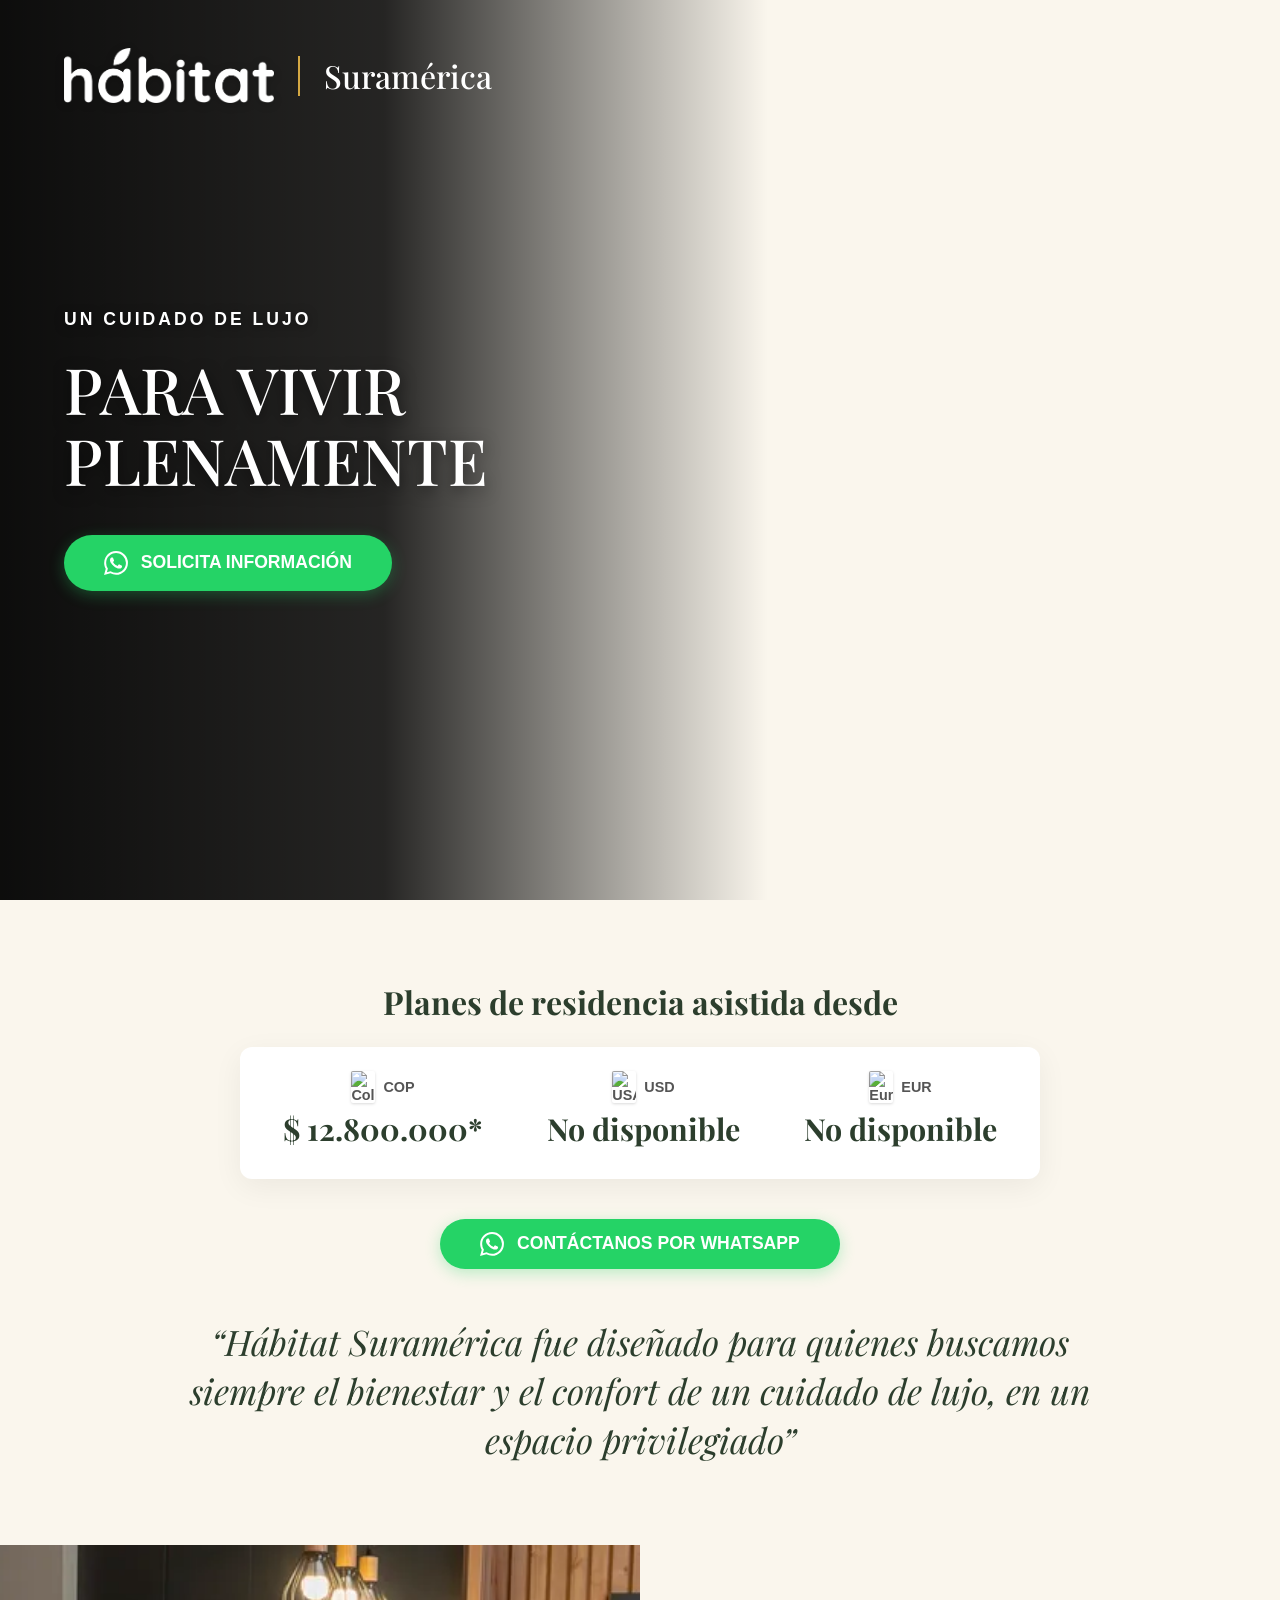
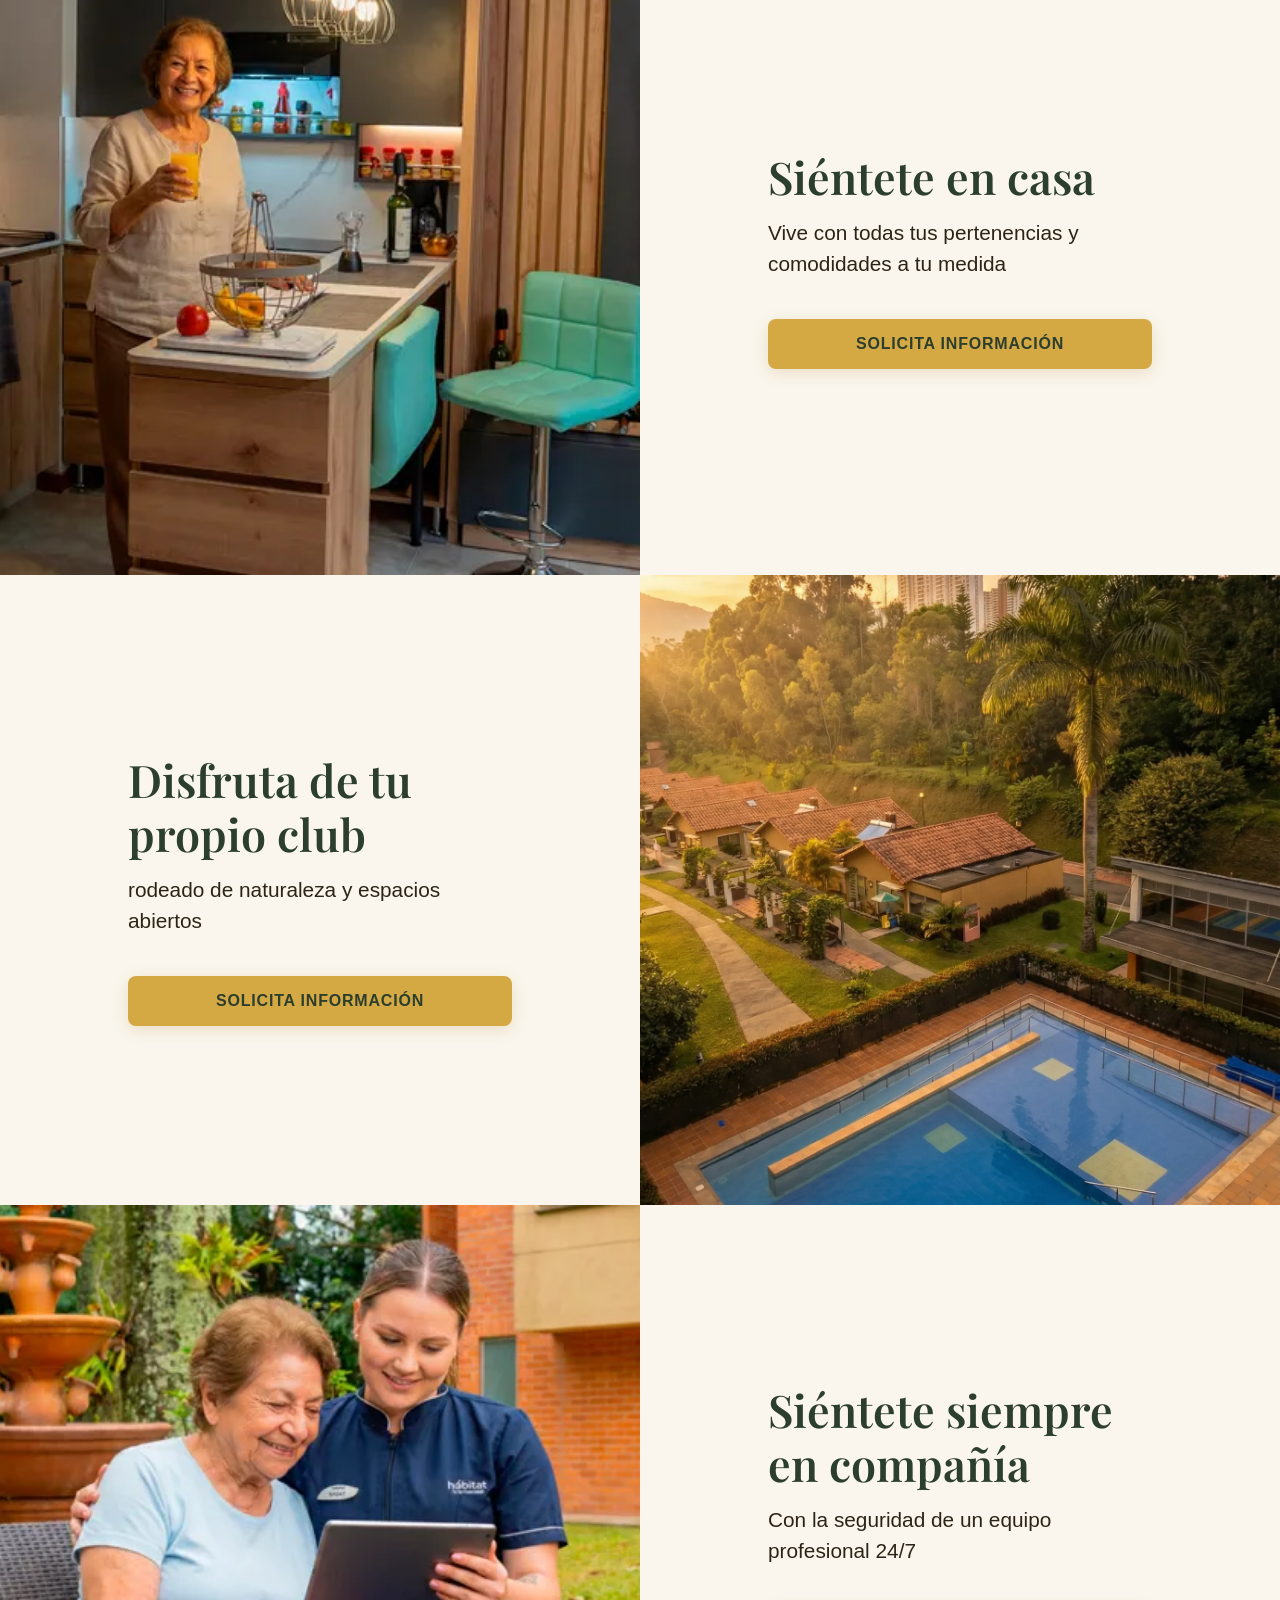
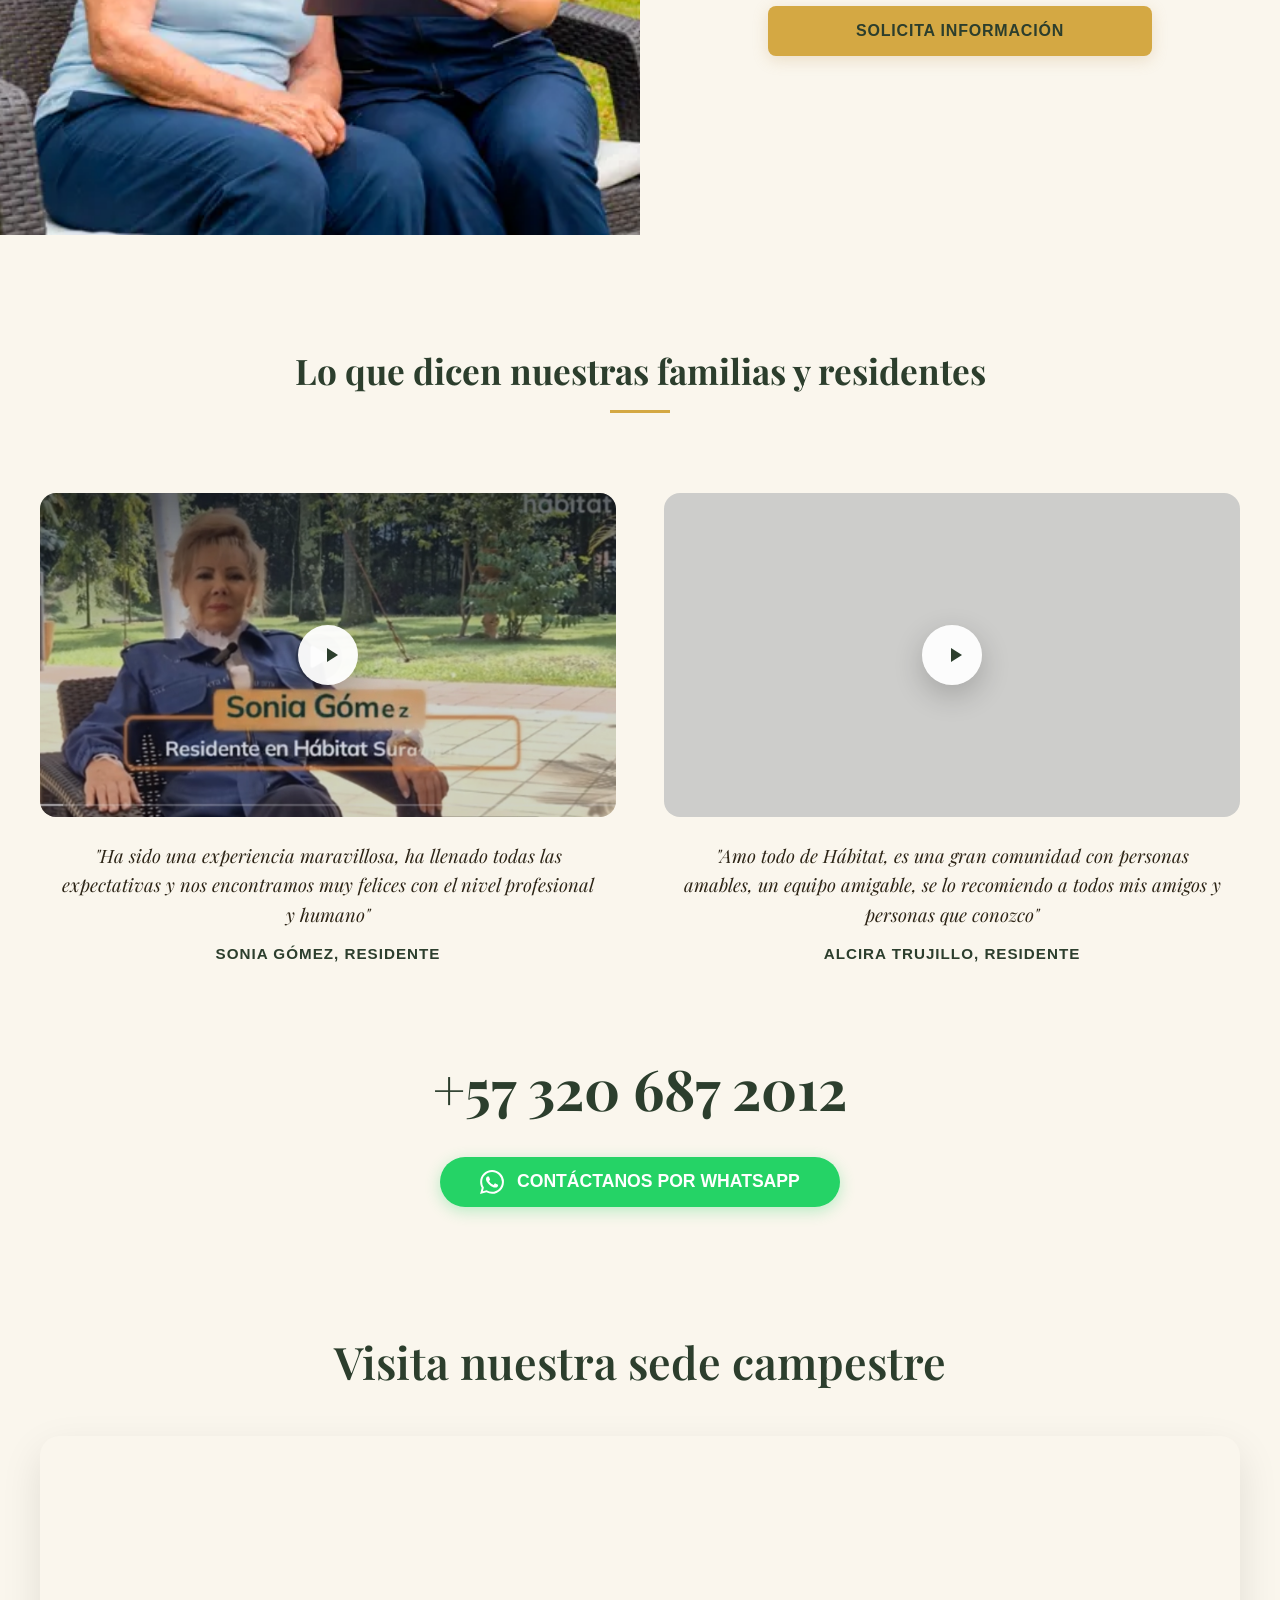
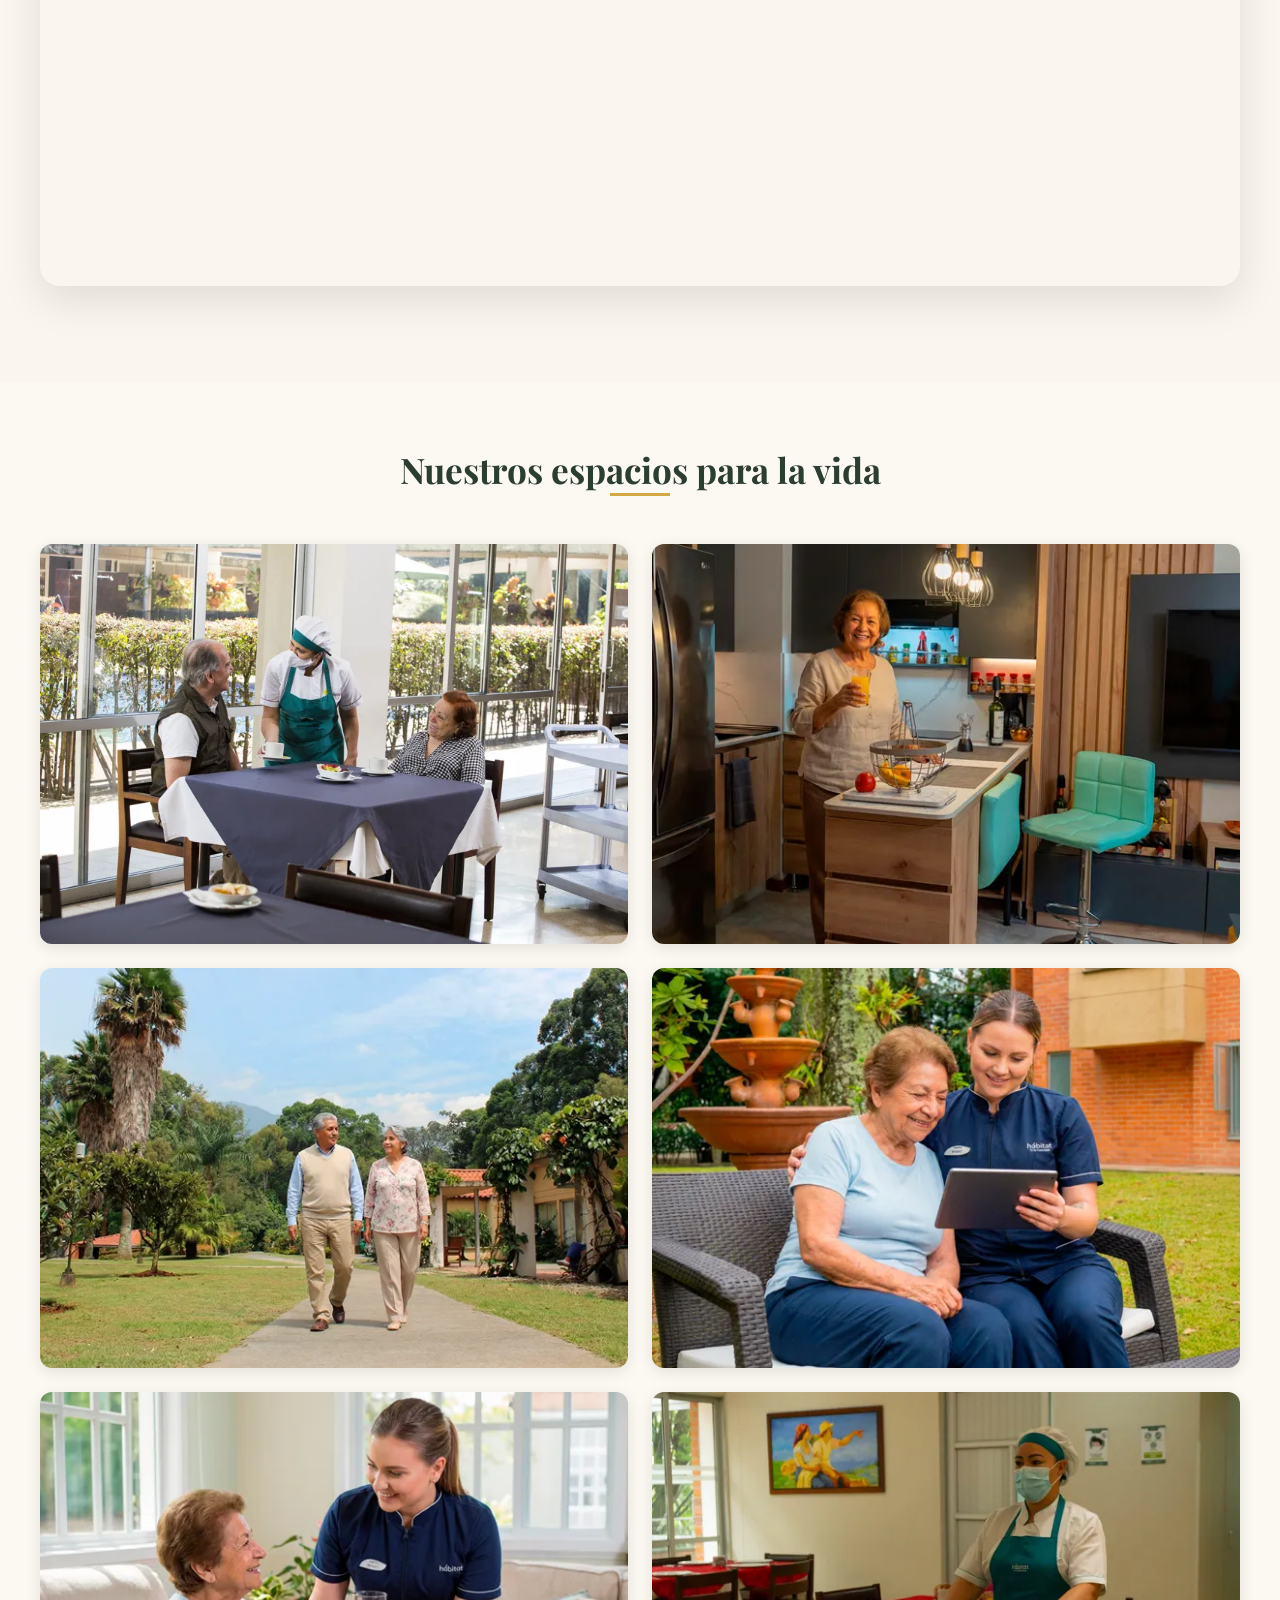
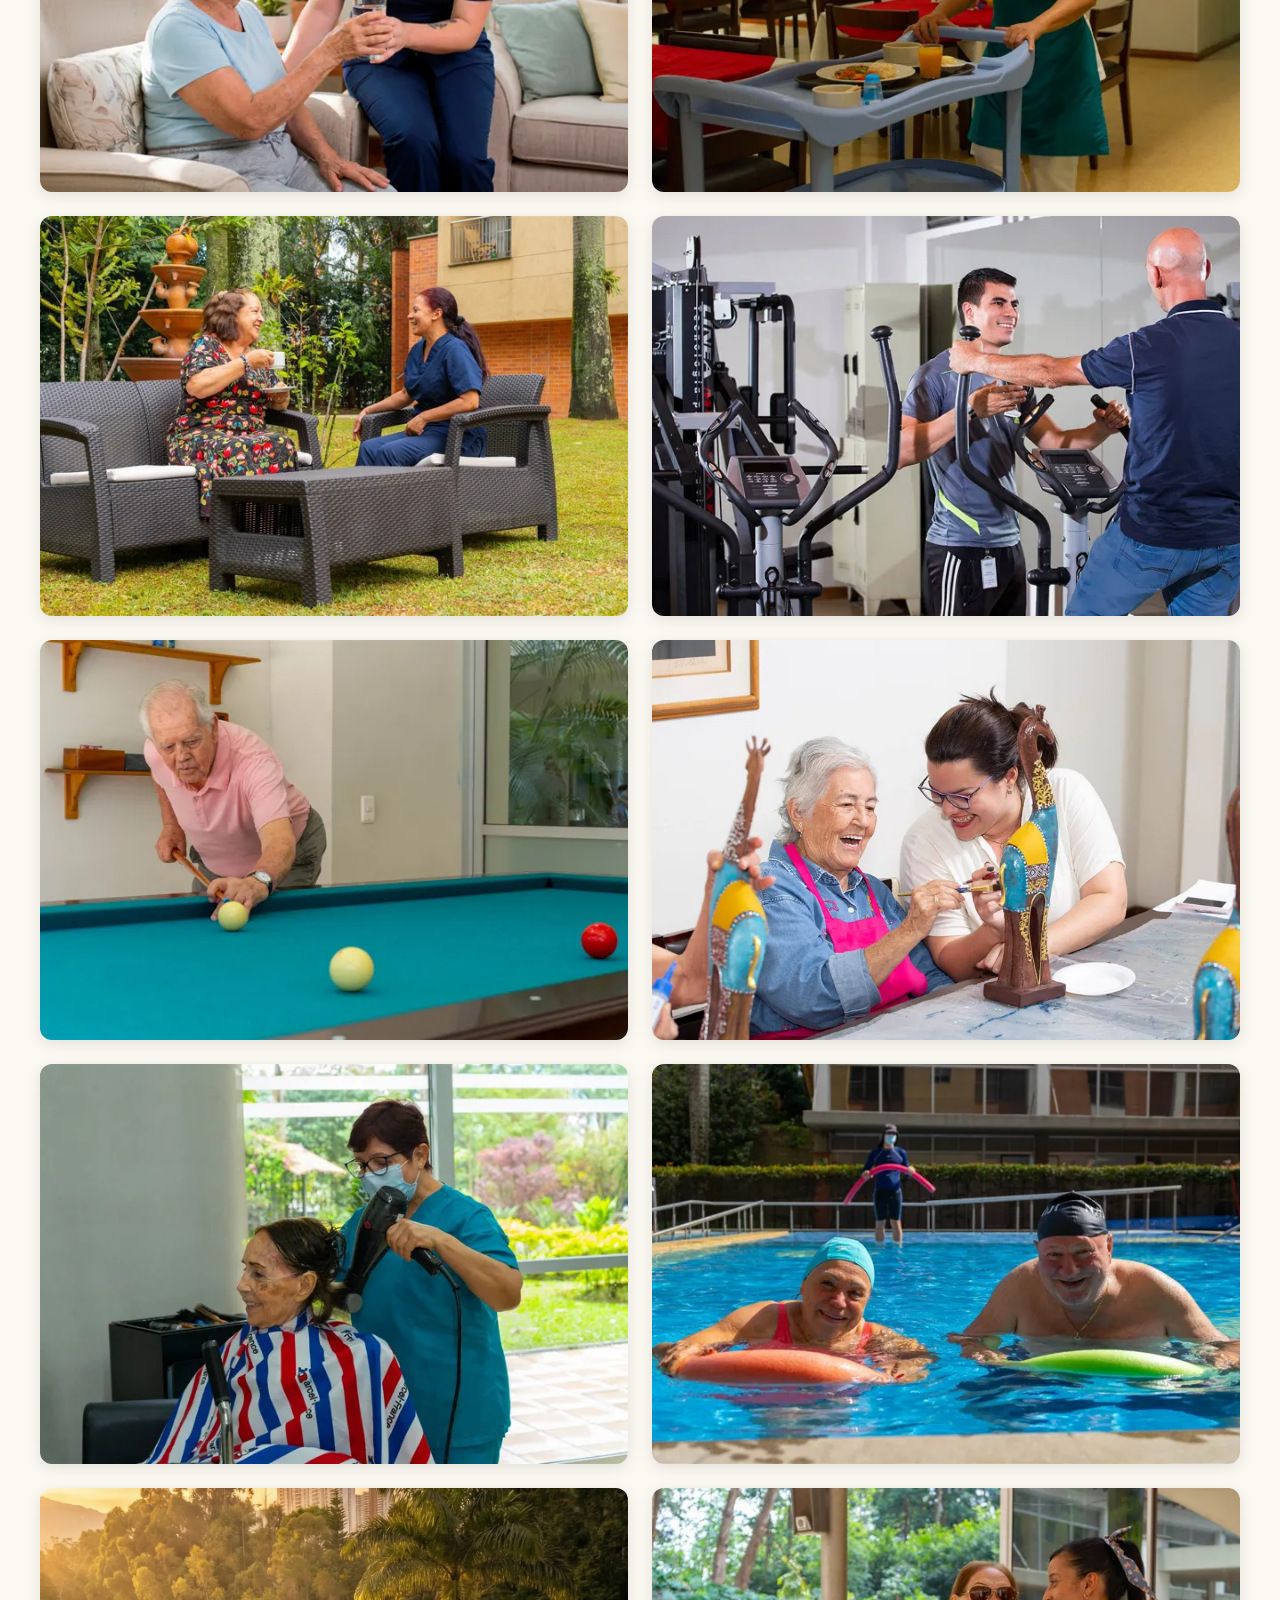
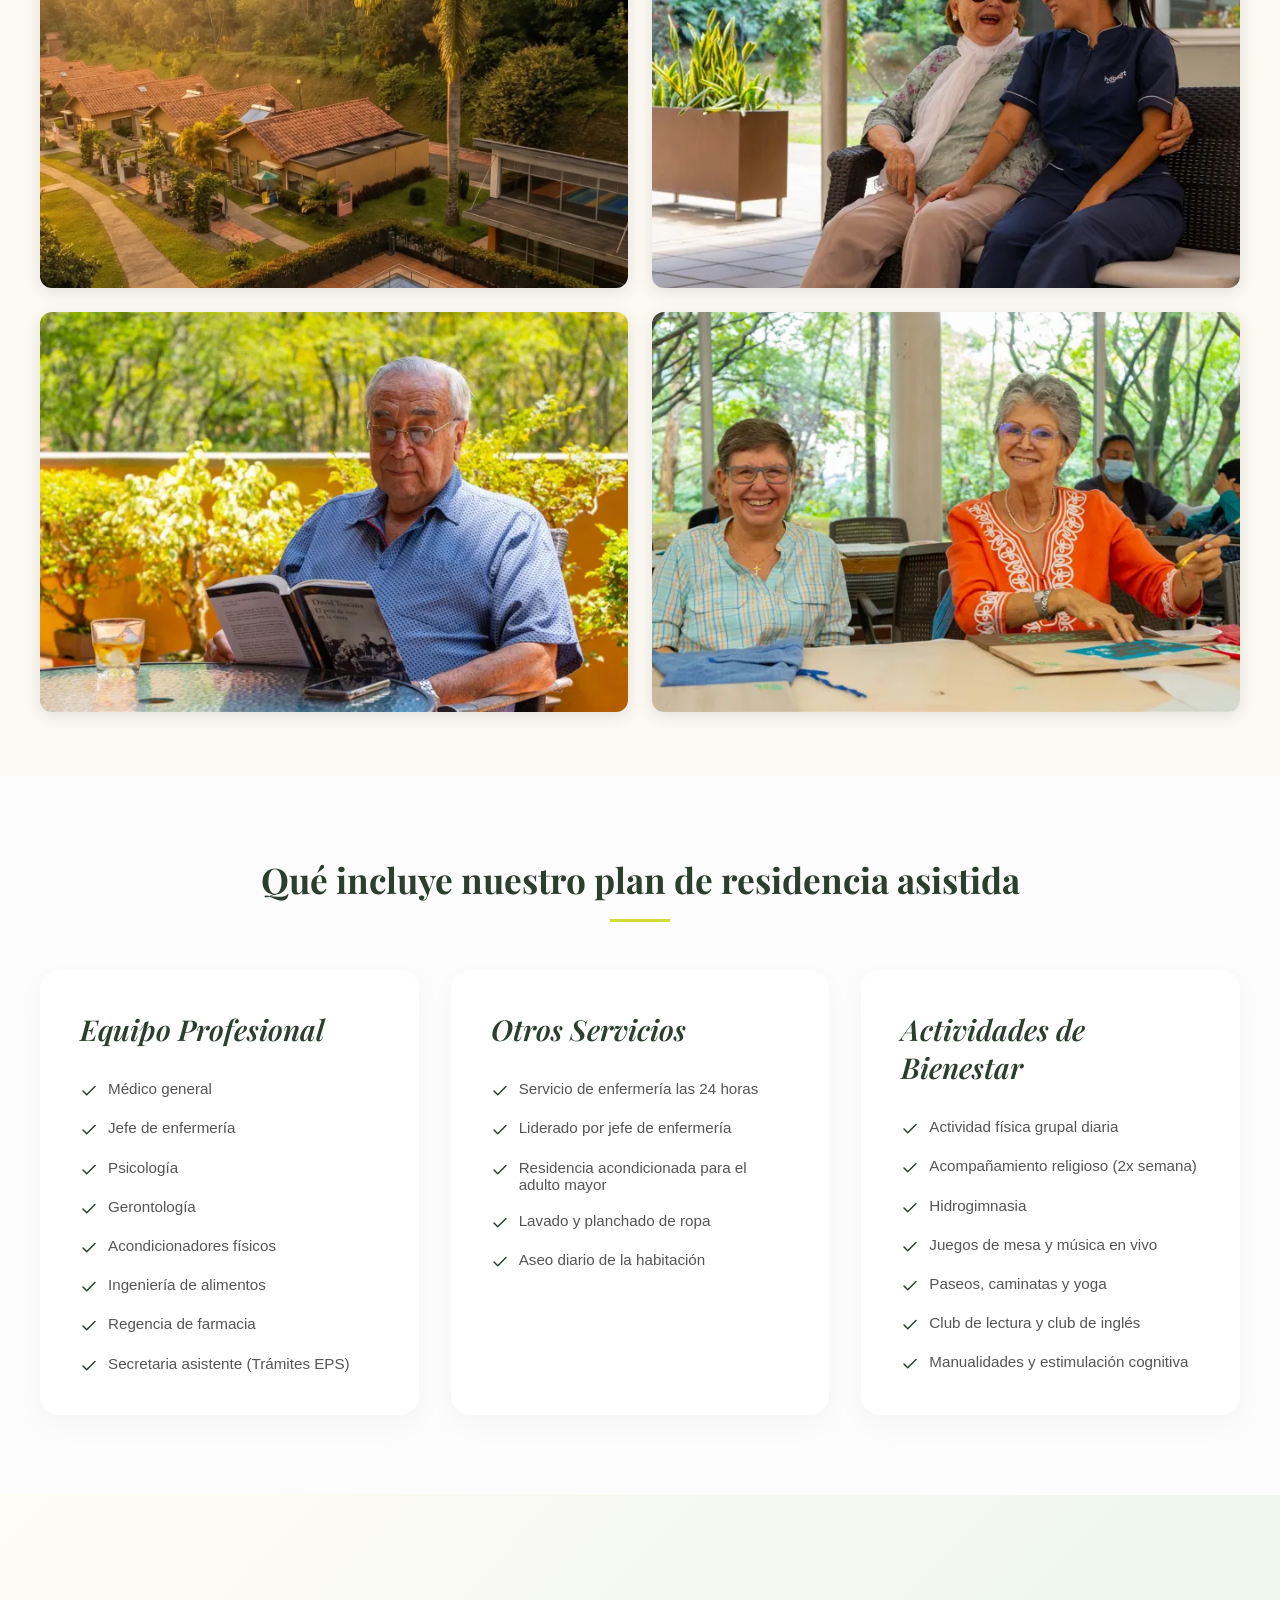
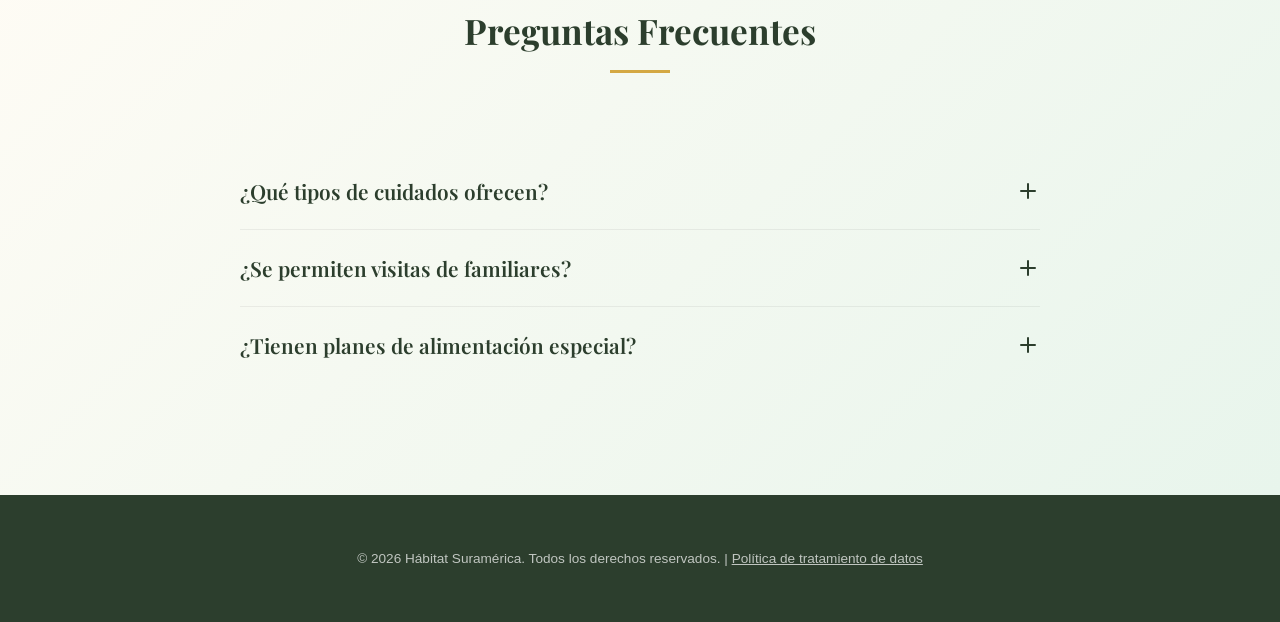
==== commit 73db30bd: "Mueve Hábitat Country Club a su propia carpeta y restaura la landing de Suramérica La landing de Sur" ====
--- a/index.html
+++ b/index.html
@@ -1,7 +1,21 @@
 <!DOCTYPE html>
 <html lang="es">
 <head>
-<!-- PREVIEW-STRIP-START -->
+    <meta charset="UTF-8">
+    <meta name="viewport" content="width=device-width, initial-scale=1.0">
+    <title>Hábitat Senior Living - Cuidado de Lujo</title>
+    <meta name="description" content="La tranquilidad del cuidado de lujo para el adulto mayor en Hábitat Suramérica. Agende su visita a nuestras sedes exclusivas.">
+    
+    <!-- Favicon -->
+    <link rel="icon" href="habitat_favicon.png" type="image/x-icon">
+    
+    <!-- Google Fonts -->
+    <link rel="preconnect" href="https://fonts.googleapis.com">
+    <link rel="preconnect" href="https://fonts.gstatic.com" crossorigin>
+    <link href="https://fonts.googleapis.com/css2?family=Outfit:wght@300;400;500;600;700&family=Playfair+Display:ital,wght@0,400;0,500;0,600;0,700;1,400;1,500;1,600;1,700&display=swap" rel="stylesheet">
+    
+    <!-- CSS -->
+    <link rel="stylesheet" href="style.css?v=42">
 <!-- Google Tag Manager -->
 <script>(function(w,d,s,l,i){w[l]=w[l]||[];w[l].push({'gtm.start':
 new Date().getTime(),event:'gtm.js'});var f=d.getElementsByTagName(s)[0],
@@ -9,808 +23,460 @@
 'https://www.googletagmanager.com/gtm.js?id='+i+dl;f.parentNode.insertBefore(j,f);
 })(window,document,'script','dataLayer','GTM-WFSQ859');</script>
 <!-- End Google Tag Manager -->
-<meta charset="UTF-8">
-<meta name="viewport" content="width=device-width, initial-scale=1.0, viewport-fit=cover">
-<link rel="icon" href="habitat_favicon.png" type="image/png">
-<!-- PREVIEW-STRIP-END -->
-<title>Hábitat Country Club</title>
-<meta name="claude:viewport-fit-sides" content="cover">
-<meta name="description" content="Vacaciones de 1 semana, 15 días o 1 mes para el adulto mayor en Hábitat Country Club: piscina, gimnasio, cine, jardines y gastronomía, con enfermería y asistencia 24/7.">
-<link rel="preconnect" href="https://fonts.googleapis.com">
-<link rel="preconnect" href="https://fonts.gstatic.com" crossorigin>
-<link href="https://fonts.googleapis.com/css2?family=Outfit:wght@300;400;500;600;700&family=Playfair+Display:ital,wght@0,400;0,500;0,600;0,700;1,400;1,500&display=swap" rel="stylesheet">
-<style>
-/* Layout: panel verde de club a la izquierda + foto aérea a la derecha; luego un recorrido de 10 experiencias en tarjetas alternadas, planes tipo "membresía" y formulario. */
-:root{
-  --verde:#2C3E2D; --verde-2:#22312A; --arena:#D4A843; --arena-osc:#B88F34;
-  --claro:#FAF6ED; --blanco:#FFFFFF; --tinta:#26302A; --gris:#5C6660; --linea:#E6E0D2;
-  --wa:#25D366;
-  --f-display:"Playfair Display", Georgia, "Times New Roman", serif;
-  --f-body:"Outfit", "Segoe UI", system-ui, -apple-system, sans-serif;
-  --gutter-l:max(16px, env(safe-area-inset-left, 0px));
-  --gutter-r:max(16px, env(safe-area-inset-right, 0px));
-  color-scheme:light;
-}
-*,*::before,*::after{box-sizing:border-box}
-html{scroll-behavior:smooth}
-@media (prefers-reduced-motion:reduce){html{scroll-behavior:auto}*{transition:none!important;animation:none!important}}
-body{margin:0;background:var(--claro);color:var(--tinta);font-family:var(--f-body);font-size:16px;line-height:1.6;-webkit-font-smoothing:antialiased}
-body::before{content:"";position:fixed;inset:0 0 auto;height:env(safe-area-inset-top,0px);z-index:60;background:var(--verde)}
-img{max-width:100%;display:block}
-a{color:inherit}
-h1,h2,h3{font-family:var(--f-display);font-weight:500;line-height:1.18;margin:0;text-wrap:balance}
-p{margin:0}
-.wrap{max-width:1180px;margin:0 auto;padding-left:var(--gutter-l);padding-right:var(--gutter-r)}
-.eyebrow{font-size:.75rem;font-weight:700;letter-spacing:.22em;text-transform:uppercase;color:var(--arena-osc)}
-.btn{display:inline-flex;align-items:center;justify-content:center;gap:.6rem;padding:1rem 1.6rem;border-radius:2px;font-family:var(--f-body);font-weight:700;font-size:.8rem;letter-spacing:.12em;text-transform:uppercase;text-decoration:none;border:1px solid transparent;cursor:pointer;transition:background .25s,color .25s,border-color .25s,transform .25s}
-.btn:focus-visible,a:focus-visible,button:focus-visible,summary:focus-visible,input:focus-visible,select:focus-visible{outline:3px solid var(--arena);outline-offset:3px}
-.btn-arena{background:var(--arena);color:var(--verde)}
-.btn-arena:hover{background:var(--blanco)}
-.btn-ghost{border-color:rgba(255,255,255,.45);color:var(--blanco);background:rgba(255,255,255,.08)}
-.btn-ghost:hover{background:var(--blanco);color:var(--verde)}
-.btn-verde{background:var(--verde);color:var(--blanco)}
-.btn-verde:hover{background:var(--arena);color:var(--verde)}
-.btn-wa{background:var(--wa);color:var(--blanco)}
-.btn-wa:hover{filter:brightness(.93)}
-
-/* ---------- Barra fija de progreso ---------- */
-.topbar{position:fixed;top:env(safe-area-inset-top,0px);left:0;right:0;z-index:50;background:rgba(44,62,45,.96);color:var(--blanco);transform:translateY(-120%);transition:transform .3s;box-shadow:0 8px 24px rgba(0,0,0,.15)}
-.topbar.show{transform:none}
-.topbar .wrap{display:flex;align-items:center;justify-content:space-between;gap:1rem;padding-block:.6rem}
-.topbar-l{display:flex;align-items:center;gap:1rem;min-width:0}
-.topbar img{height:26px;width:auto;filter:brightness(0) invert(1)}
-.topbar-count{font-family:var(--f-display);font-style:italic;color:var(--arena);white-space:nowrap}
-.topbar-sub{color:#C9D2CB;font-size:.85rem;white-space:nowrap;overflow:hidden;text-overflow:ellipsis}
-.topbar .btn{padding:.6rem 1rem;font-size:.7rem}
-.bar{height:3px;background:rgba(255,255,255,.12)}
-.bar i{display:block;height:100%;width:0;background:var(--arena);transition:width .3s}
-@media (max-width:720px){.topbar-sub{display:none}}
-
-/* ---------- Hero ---------- */
-.hero{display:grid;grid-template-columns:1fr;background:var(--verde);color:var(--blanco)}
-@media (min-width:900px){.hero{grid-template-columns:48% 52%;min-height:640px}}
-.hero-panel{display:flex;flex-direction:column;justify-content:center;gap:1.5rem;padding-block:3.5rem;padding-left:max(24px,env(safe-area-inset-left,0px));padding-right:max(24px,env(safe-area-inset-right,0px))}
-@media (min-width:900px){.hero-panel{padding:4.5rem clamp(2.5rem,5vw,5rem)}}
-.lockup{display:flex;align-items:center;gap:1rem}
-.lockup img{height:44px;width:auto;filter:brightness(0) invert(1)}
-.lockup span{font-family:var(--f-display);font-style:italic;font-size:1.35rem;color:var(--arena);border-left:1px solid rgba(255,255,255,.3);padding-left:1rem;line-height:1}
-.hero-tag{align-self:flex-start;border:1px solid rgba(212,168,67,.45);background:rgba(0,0,0,.18);color:var(--arena);font-size:.72rem;letter-spacing:.2em;text-transform:uppercase;padding:.55rem 1rem;border-radius:2px}
-.hero h1{font-size:clamp(2rem,4.2vw,3.1rem)}
-.hero h1 em{color:var(--arena);font-weight:400}
-.hero-sub{color:#DCE3DD;font-weight:300;font-size:1.08rem;max-width:34rem}
-.hero-sub strong{color:var(--blanco);font-weight:500}
-.hero-ctas{display:flex;flex-wrap:wrap;gap:.8rem}
-.hero-stays{display:grid;grid-template-columns:repeat(3,1fr);gap:0;border-top:1px solid rgba(255,255,255,.15);padding-top:1.4rem;margin-top:.4rem}
-.hero-stays div{padding-right:.8rem}
-.hero-stays div+div{border-left:1px solid rgba(255,255,255,.15);padding-left:.9rem}
-.hero-stays b{display:block;font-family:var(--f-display);font-weight:500;color:var(--arena);font-size:1.45rem;line-height:1.1}
-.hero-stays small{display:block;font-size:.68rem;letter-spacing:.12em;text-transform:uppercase;color:#C9D2CB;margin-top:.3rem}
-.hero-photo{position:relative;min-height:340px;background:var(--verde-2)}
-.hero-photo img{position:absolute;inset:0;width:100%;height:100%;object-fit:cover}
-.hero-badge{position:absolute;left:1.2rem;bottom:1.2rem;right:1.2rem;max-width:22rem;background:rgba(250,246,237,.95);color:var(--verde);padding:1rem 1.2rem;border-left:3px solid var(--arena);font-size:.9rem;line-height:1.45}
-.hero-badge b{display:block;font-family:var(--f-display);font-size:1.1rem;font-weight:600}
-
-/* ---------- Intro ---------- */
-.intro{text-align:center;padding-block:4.5rem 2.5rem}
-.intro .wrap{max-width:860px;display:flex;flex-direction:column;align-items:center;gap:1.2rem}
-.intro blockquote{margin:0;font-family:var(--f-display);font-style:italic;font-weight:400;font-size:clamp(1.4rem,3vw,2.15rem);line-height:1.4;color:var(--verde)}
-.rule{width:72px;height:3px;background:var(--arena)}
-.intro p{color:var(--gris);font-size:1.08rem;max-width:40rem}
-
-/* ---------- 10 experiencias ---------- */
-.exp{padding-block:1rem 4rem}
-.exp-nav{position:sticky;top:calc(env(safe-area-inset-top,0px) + 58px);z-index:30;background:var(--blanco);border:1px solid rgba(212,168,67,.25);border-radius:10px;box-shadow:0 6px 20px rgba(44,62,45,.08);padding:.8rem 1rem;display:flex;align-items:center;gap:1rem;margin-bottom:2.5rem}
-.exp-nav > span{font-size:.7rem;font-weight:700;letter-spacing:.14em;text-transform:uppercase;color:var(--verde);white-space:nowrap}
-.pills{display:flex;gap:.4rem;overflow-x:auto;scrollbar-width:none;min-width:0}
-.pills::-webkit-scrollbar{display:none}
-.pill{flex:0 0 auto;width:36px;height:36px;border-radius:50%;border:1px solid var(--linea);display:grid;place-items:center;font-family:var(--f-display);font-weight:700;font-size:.78rem;color:var(--verde);text-decoration:none;transition:all .2s}
-.pill:hover{border-color:var(--arena)}
-.pill.active{background:var(--verde);color:var(--claro);border-color:var(--arena)}
-.exp-nav .go{margin-left:auto;font-size:.72rem;font-weight:700;letter-spacing:.12em;text-transform:uppercase;color:var(--verde);text-decoration:none;white-space:nowrap}
-.exp-nav .go:hover{color:var(--arena-osc)}
-@media (max-width:720px){.exp-nav > span,.exp-nav .go{display:none}}
-
-.cards{display:flex;flex-direction:column;gap:2.5rem}
-.card{display:grid;grid-template-columns:1fr;background:var(--blanco);border-radius:14px;overflow:hidden;box-shadow:0 18px 40px -18px rgba(44,62,45,.28);border:1px solid #EFEBE1;scroll-margin-top:150px;transition:opacity .7s cubic-bezier(.16,1,.3,1),transform .7s cubic-bezier(.16,1,.3,1)}
-.js .card.pre{opacity:.001;transform:translateY(28px)}
-@media (min-width:960px){
-  .card{grid-template-columns:5fr 7fr}
-  .card.flip{grid-template-columns:7fr 5fr}
-  .card.flip .card-media{order:2}
-}
-.card-media{position:relative;min-height:280px;background:var(--verde-2)}
-.card-media img{position:absolute;inset:0;width:100%;height:100%;object-fit:cover}
-.num{position:absolute;top:1rem;left:1rem;background:var(--verde);color:var(--arena);font-family:var(--f-display);font-size:1.6rem;line-height:1;padding:.55rem .9rem .5rem;border-radius:2px;box-shadow:0 4px 12px rgba(0,0,0,.2)}
-.num small{display:block;font-family:var(--f-body);font-size:.6rem;letter-spacing:.18em;text-transform:uppercase;color:rgba(255,255,255,.7);margin-top:.3rem}
-.card-body{padding:2rem 1.6rem;display:flex;flex-direction:column;justify-content:center;gap:1rem;min-width:0}
-@media (min-width:768px){.card-body{padding:3rem}}
-.card h3{font-size:clamp(1.5rem,2.6vw,2.15rem);color:var(--verde)}
-.card p.txt{color:var(--gris);font-size:1.04rem}
-.card p.txt strong{color:var(--tinta);font-weight:600}
-.plus{background:var(--claro);border-left:3px solid var(--arena);padding:.9rem 1rem;border-radius:0 6px 6px 0}
-.plus b{display:block;font-size:.68rem;letter-spacing:.16em;text-transform:uppercase;color:var(--verde);margin-bottom:.2rem}
-.plus span{font-size:.93rem;color:#3E4842}
-.card-foot{display:flex;flex-wrap:wrap;align-items:center;justify-content:space-between;gap:.8rem;border-top:1px solid #F0ECE3;padding-top:1rem}
-.next{font-size:.72rem;font-weight:700;letter-spacing:.14em;text-transform:uppercase;color:var(--verde);text-decoration:none}
-.next:hover{color:var(--arena-osc)}
-.card-foot .btn{padding:.7rem 1.1rem;font-size:.7rem}
-
-/* Cine: bloque visual propio mientras no haya foto */
-.cine{position:absolute;inset:0;background:radial-gradient(120% 90% at 50% 0%,#3A2E1A 0%,#1A1712 55%,#0F0E0B 100%);display:flex;flex-direction:column;align-items:center;justify-content:center;gap:1rem;padding:2rem;text-align:center}
-.cine-screen{width:78%;aspect-ratio:16/8;max-width:100%;border-radius:4px;background:linear-gradient(180deg,#F7E7B8 0%,#D4A843 100%);box-shadow:0 0 60px 10px rgba(212,168,67,.35);display:grid;place-items:center;font-family:var(--f-display);font-style:italic;color:#2B2414;font-size:clamp(1rem,2.2vw,1.4rem);padding:1rem}
-.cine-seats{display:flex;gap:6px;flex-wrap:wrap;justify-content:center;max-width:80%}
-.cine-seats i{width:22px;height:14px;border-radius:6px 6px 2px 2px;background:#7A2E2E;opacity:.9}
-.cine small{color:#CDBF9A;font-size:.7rem;letter-spacing:.2em;text-transform:uppercase}
-
-/* Pausa a mitad de camino */
-.pause{background:var(--verde);color:var(--blanco);border-radius:14px;padding:2.5rem 1.6rem;text-align:center;display:flex;flex-direction:column;align-items:center;gap:1rem;border:1px solid rgba(212,168,67,.35)}
-@media (min-width:768px){.pause{padding:3.5rem}}
-.pause .chip{background:rgba(212,168,67,.18);color:var(--arena);font-size:.7rem;letter-spacing:.18em;text-transform:uppercase;padding:.4rem .9rem;border-radius:999px;font-weight:600}
-.pause h3{font-size:clamp(1.5rem,3vw,2.2rem);max-width:40rem}
-.pause h3 em{color:var(--arena)}
-.pause p{color:#D3DBD5;max-width:36rem}
-.pause .row{display:flex;flex-wrap:wrap;justify-content:center;gap:.8rem;margin-top:.4rem}
-
-/* ---------- Planes ---------- */
-.planes{background:var(--blanco);padding-block:5rem}
-.head{text-align:center;max-width:760px;margin:0 auto 3rem;display:flex;flex-direction:column;align-items:center;gap:.9rem}
-.head h2{font-size:clamp(1.9rem,4vw,3rem);color:var(--verde)}
-.head h2 em{color:var(--arena-osc)}
-.head p{color:var(--gris);font-size:1.05rem}
-.plan-grid{display:grid;grid-template-columns:1fr;gap:1.5rem;align-items:stretch}
-@media (min-width:900px){.plan-grid{grid-template-columns:repeat(3,1fr)}}
-.plan{position:relative;display:flex;flex-direction:column;gap:1.1rem;background:var(--claro);border:1px solid var(--linea);border-radius:14px;padding:2rem 1.6rem}
-.plan.star{background:var(--verde);color:var(--blanco);border-color:var(--arena);box-shadow:0 24px 50px -20px rgba(44,62,45,.55)}
-@media (min-width:900px){.plan.star{transform:translateY(-12px)}}
-.ribbon{position:absolute;top:-13px;left:50%;transform:translateX(-50%);background:var(--arena);color:var(--verde);font-size:.66rem;font-weight:700;letter-spacing:.16em;text-transform:uppercase;padding:.4rem .9rem;border-radius:999px;white-space:nowrap}
-.plan-dur{font-family:var(--f-display);font-size:2.4rem;line-height:1;color:var(--verde)}
-.plan.star .plan-dur{color:var(--arena)}
-.plan-name{font-size:.72rem;letter-spacing:.18em;text-transform:uppercase;font-weight:700;color:var(--arena-osc)}
-.plan.star .plan-name{color:#E9D6A6}
-.plan-desc{color:var(--gris);font-size:.97rem}
-.plan.star .plan-desc{color:#D3DBD5}
-.price{border-top:1px solid var(--linea);border-bottom:1px solid var(--linea);padding-block:1rem;font-variant-numeric:tabular-nums}
-.plan.star .price{border-color:rgba(255,255,255,.18)}
-.price small{display:block;font-size:.7rem;letter-spacing:.14em;text-transform:uppercase;color:var(--gris)}
-.plan.star .price small{color:#C9D2CB}
-.price b{display:block;font-family:var(--f-display);font-weight:600;font-size:1.9rem;color:var(--verde);line-height:1.2}
-.plan.star .price b{color:var(--blanco)}
-.price .usd{font-size:.82rem;color:var(--gris)}
-.plan.star .price .usd{color:#C9D2CB}
-.price b.tbd{font-size:1.15rem;font-family:var(--f-body);font-weight:600;letter-spacing:.02em}
-.feat{list-style:none;margin:0;padding:0;display:flex;flex-direction:column;gap:.55rem;font-size:.95rem;flex:1}
-.feat li{display:flex;gap:.6rem;align-items:flex-start}
-.feat li::before{content:"";flex:0 0 auto;width:16px;height:16px;margin-top:.25rem;border-radius:50%;background:var(--arena) url("data:image/svg+xml,%3Csvg xmlns='http://www.w3.org/2000/svg' viewBox='0 0 16 16'%3E%3Cpath d='M4 8.2l2.6 2.5L12 5.4' fill='none' stroke='%232C3E2D' stroke-width='2' stroke-linecap='round' stroke-linejoin='round'/%3E%3C/svg%3E") center/12px no-repeat}
-.feat li.extra{font-weight:600}
-.plan .btn{width:100%}
-.incluye{margin-top:3rem;background:var(--claro);border:1px dashed rgba(184,143,52,.5);border-radius:14px;padding:1.6rem;display:grid;grid-template-columns:1fr;gap:1rem}
-@media (min-width:900px){.incluye{grid-template-columns:240px 1fr;align-items:center;padding:2rem 2.4rem}}
-.incluye h3{font-size:1.4rem;color:var(--verde)}
-.incluye ul{list-style:none;margin:0;padding:0;display:grid;grid-template-columns:repeat(auto-fit,minmax(200px,1fr));gap:.5rem 1.5rem;font-size:.95rem;color:#3E4842}
-.incluye li::before{content:"·";color:var(--arena-osc);font-weight:700;margin-right:.5rem}
-.fine{margin-top:1rem;text-align:center;font-size:.8rem;color:var(--gris)}
-
-/* ---------- Comparativa ---------- */
-.comp{padding-block:5rem}
-.table-box{overflow-x:auto;background:var(--blanco);border-radius:14px;border:1px solid var(--linea);box-shadow:0 12px 30px -18px rgba(44,62,45,.25)}
-table{width:100%;min-width:640px;border-collapse:collapse;font-size:.95rem}
-th,td{padding:1rem 1.2rem;text-align:left;vertical-align:top}
-thead th{background:var(--verde);color:var(--blanco);font-weight:600;font-size:.78rem;letter-spacing:.1em;text-transform:uppercase}
-thead th.us{color:var(--arena)}
-tbody tr+tr td{border-top:1px solid #F0ECE3}
-td.us{color:var(--verde);font-weight:600;background:#FBF8F0}
-td.them{color:var(--gris)}
-
-/* ---------- Formulario ---------- */
-.form-sec{position:relative;padding-block:5rem;background:var(--verde-2) url("hero_slides/mer0484_1_opt.webp") center/cover no-repeat;color:var(--blanco)}
-.form-sec::before{content:"";position:absolute;inset:0;background:linear-gradient(100deg,rgba(26,38,28,.94) 0%,rgba(26,38,28,.82) 50%,rgba(26,38,28,.6) 100%)}
-.form-sec .wrap{position:relative;display:grid;grid-template-columns:1fr;gap:2.5rem;align-items:center}
-@media (min-width:960px){.form-sec .wrap{grid-template-columns:1fr 460px}}
-.form-copy{display:flex;flex-direction:column;gap:1.2rem}
-.form-copy .eyebrow{color:var(--arena)}
-.form-copy h2{font-size:clamp(2rem,4vw,3rem)}
-.form-copy h2 em{color:var(--arena)}
-.form-copy p{color:#DCE3DD;font-size:1.05rem;max-width:34rem}
-.steps{list-style:none;margin:0;padding:0;display:flex;flex-direction:column;gap:.8rem}
-.steps li{display:flex;gap:.9rem;align-items:flex-start;color:#E8EDE9}
-.steps b{flex:0 0 auto;width:28px;height:28px;border-radius:50%;background:var(--arena);color:var(--verde);display:grid;place-items:center;font-family:var(--f-display);font-size:.9rem}
-.form-card{background:var(--blanco);color:var(--tinta);border-radius:14px;padding:2rem 1.6rem;box-shadow:0 30px 60px -20px rgba(0,0,0,.5)}
-@media (min-width:768px){.form-card{padding:2.4rem}}
-.form-card h3{font-size:1.8rem;color:var(--verde)}
-.form-card > p{color:var(--gris);font-size:.92rem;margin:.4rem 0 1.4rem}
-.fields{display:flex;flex-direction:column;gap:1rem}
-.two{display:grid;grid-template-columns:1fr 1fr;gap:1rem}
-@media (max-width:480px){.two{grid-template-columns:1fr}}
-label.l{display:block;font-size:.72rem;font-weight:700;letter-spacing:.1em;text-transform:uppercase;color:var(--verde);margin-bottom:.35rem}
-.fields input[type=text],.fields input[type=email],.fields input[type=tel],.fields input[type=month],.fields select{width:100%;border:0;border-bottom:1px solid #C9CFC9;background:transparent;padding:.55rem 0;font:inherit;font-size:1rem;color:var(--tinta);border-radius:0}
-.fields input:focus,.fields select:focus{outline:none;border-bottom-color:var(--verde)}
-.plan-pick{display:grid;grid-template-columns:repeat(3,1fr);gap:.5rem}
-.plan-pick input{position:absolute;opacity:0;pointer-events:none}
-.plan-pick label{display:flex;flex-direction:column;align-items:center;gap:.1rem;border:1px solid var(--linea);border-radius:8px;padding:.7rem .3rem;cursor:pointer;text-align:center;transition:all .2s}
-.plan-pick label b{font-family:var(--f-display);font-size:1.05rem;color:var(--verde);font-weight:600}
-.plan-pick label small{font-size:.65rem;letter-spacing:.08em;text-transform:uppercase;color:var(--gris)}
-.plan-pick input:checked + label{border-color:var(--verde);background:var(--verde)}
-.plan-pick input:checked + label b{color:var(--arena)}
-.plan-pick input:checked + label small{color:#D3DBD5}
-.plan-pick input:focus-visible + label{outline:3px solid var(--arena);outline-offset:2px}
-.check{display:flex;gap:.6rem;align-items:flex-start;font-size:.85rem;color:var(--gris)}
-.check input{margin-top:.25rem;accent-color:var(--verde);width:16px;height:16px}
-.check a{color:var(--verde)}
-.form-card button[type=submit]{width:100%;margin-top:.4rem}
-.form-msg{font-size:.88rem;padding:.8rem 1rem;border-radius:6px;background:#FBF3DC;color:#5A4413;border:1px solid #EBD597}
-.call{text-align:center;font-size:.85rem;color:var(--gris);margin-top:1rem}
-.call a{color:var(--verde);font-weight:600}
-
-/* ---------- FAQ ---------- */
-.faq{padding-block:5rem}
-.faq-list{max-width:820px;margin:0 auto;display:flex;flex-direction:column;gap:.8rem}
-details{background:var(--blanco);border:1px solid var(--linea);border-radius:10px;padding:0 1.3rem}
-summary{cursor:pointer;list-style:none;display:flex;justify-content:space-between;gap:1rem;align-items:center;padding:1.1rem 0;font-family:var(--f-display);font-size:1.15rem;color:var(--verde)}
-summary::-webkit-details-marker{display:none}
-summary::after{content:"+";font-family:var(--f-body);font-size:1.5rem;color:var(--arena-osc);line-height:1;flex:0 0 auto}
-details[open] summary::after{content:"–"}
-details p{color:var(--gris);padding-bottom:1.2rem}
-
-/* ---------- Testimonios + sede ---------- */
-.testi{background:var(--blanco);padding-block:5rem}
-.vids{display:grid;grid-template-columns:1fr;gap:1.5rem}
-@media (min-width:860px){.vids{grid-template-columns:repeat(3,1fr)}}
-.vid{display:flex;flex-direction:column;gap:.5rem}
-.vid-frame{position:relative;aspect-ratio:16/9;max-width:100%;border-radius:10px;overflow:hidden;background:var(--verde)}
-.vid-frame iframe{position:absolute;inset:0;width:100%;height:100%;border:0}
-.vid-link{position:absolute;inset:0;display:flex;flex-direction:column;align-items:center;justify-content:center;gap:.5rem;color:var(--blanco);text-decoration:none;font-size:.8rem;letter-spacing:.12em;text-transform:uppercase}
-.vid-link span{width:56px;height:56px;border-radius:50%;background:var(--arena);display:grid;place-items:center;color:var(--verde);font-size:1.3rem}
-.vid h3{font-family:var(--f-body);font-weight:700;font-size:1.05rem;color:var(--verde)}
-.vid p{color:var(--gris);font-size:.92rem}
-.sede{padding-block:5rem}
-.sede-box{display:grid;grid-template-columns:1fr;background:var(--blanco);border-radius:14px;overflow:hidden;border:1px solid var(--linea)}
-@media (min-width:860px){.sede-box{grid-template-columns:1fr 1fr}}
-.sede-box img{width:100%;height:100%;min-height:260px;object-fit:cover}
-.sede-info{padding:2.2rem 1.6rem;display:flex;flex-direction:column;gap:1rem;justify-content:center}
-@media (min-width:768px){.sede-info{padding:3rem}}
-.sede-info h2{font-size:clamp(1.7rem,3vw,2.4rem);color:var(--verde)}
-.sede-info p{color:var(--gris)}
-.sede-info .row{display:flex;flex-wrap:wrap;gap:.7rem}
-
-footer{background:var(--verde);color:#C9D2CB;font-size:.82rem;text-align:center}
-footer .wrap{padding-block:1.6rem calc(1.6rem + 70px)}
-footer a{color:var(--arena)}
-
-.fab{position:fixed;z-index:40;right:calc(1rem + env(safe-area-inset-right,0px));bottom:calc(1rem + env(safe-area-inset-bottom,0px));display:flex;gap:.6rem;opacity:0;transform:translateY(20px);pointer-events:none;transition:all .3s}
-.fab.show{opacity:1;transform:none;pointer-events:auto}
-.fab .btn{box-shadow:0 10px 24px rgba(0,0,0,.25)}
-.fab .btn-wa{padding:.95rem}
-</style>
 </head>
-<body class="nojs">
-<!-- PREVIEW-STRIP-START -->
+<body>
 <!-- Google Tag Manager (noscript) -->
-<noscript><iframe src="https://www.googletagmanager.com/ns.html?id=GTM-WFSQ859" height="0" width="0" style="display:none;visibility:hidden"></iframe></noscript>
-<!-- PREVIEW-STRIP-END -->
-<script>document.body.classList.remove('nojs');document.body.classList.add('js');</script>
-
-<!-- Barra fija con progreso del recorrido -->
-<div class="topbar" id="topbar" aria-hidden="true">
-  <div class="wrap">
-    <div class="topbar-l">
-      <img src="habitat_logo.png" alt="">
-      <span class="topbar-count" id="topCount">Experiencia 1 de 10</span>
-      <span class="topbar-sub">Vacaciones de club con respaldo médico 24/7</span>
+<noscript><iframe src="https://www.googletagmanager.com/ns.html?id=GTM-WFSQ859"
+height="0" width="0" style="display:none;visibility:hidden"></iframe></noscript>
+<!-- End Google Tag Manager (noscript) -->
+
+        <header class="header">
+        <div class="header-container">
+            <img src="habitat_logo.png" alt="Hábitat Logo" class="logo">
+            <span class="header-divider"></span>
+            <span class="header-location">Suramérica</span>
+        </div>
+    </header>
+
+    <main>
+        <section class="hero" id="hero">
+            <div class="hero-slideshow">
+                <div class="hero-slide" style="background-image: url('hero_slides/mer0484_1_opt.webp');"></div>
+                <div class="hero-slide" style="background-image: url('hero_slides/idea_1_opt.webp'); "></div>
+                <div class="hero-slide" style="background-image: url('hero_slides/mer0311_1_opt.webp');"></div>
+            </div>
+            <div class="hero-overlay"></div>
+            
+            <div class="hero-content">
+                <div class="hero-text-area">
+                    <div class="hero-eyebrow">UN CUIDADO DE LUJO</div>
+                    <h1 class="hero-title">PARA VIVIR PLENAMENTE</h1>
+                    <a href="https://wa.me/573206872012?text=Hola%2C%20quisiera%20saber%20m%C3%A1s%20de%20los%20planes%20residenciales%20de%20H%C3%A1bitat%20Suram%C3%A9rica" target="_blank" class="wa-testimonial-btn wa-hero-btn">
+                        <svg width="24" height="24" viewBox="0 0 24 24" fill="currentColor" xmlns="http://www.w3.org/2000/svg">
+                            <path d="M17.472 14.382c-.297-.149-1.758-.867-2.03-.967-.273-.099-.471-.148-.67.15-.197.297-.767.966-.94 1.164-.173.199-.347.223-.644.075-.297-.15-1.255-.463-2.39-1.475-.888-.788-1.489-1.761-1.663-2.059-.173-.297-.018-.458.13-.606.134-.133.298-.347.446-.52.149-.174.198-.298.298-.497.099-.198.05-.371-.025-.52-.075-.149-.669-1.612-.916-2.207-.242-.579-.487-.5-.669-.51-.173-.008-.371-.01-.57-.01-.198 0-.52.074-.792.372-.272.297-1.04 1.016-1.04 2.479 0 1.462 1.065 2.875 1.213 3.074.149.198 2.096 3.2 5.077 4.487.709.306 1.262.489 1.694.625.712.227 1.36.195 1.871.118.575-.085 1.758-.719 2.006-1.413.248-.694.248-1.289.173-1.413-.074-.124-.272-.198-.57-.347m-5.421 7.403h-.004a9.87 9.87 0 01-5.031-1.378l-.361-.214-3.741.982.998-3.648-.235-.374a9.86 9.86 0 01-1.51-5.26c.001-5.45 4.436-9.884 9.888-9.884 2.64 0 5.122 1.03 6.988 2.898a9.825 9.825 0 012.893 6.994c-.003 5.45-4.437 9.884-9.885 9.884m8.413-18.297A11.815 11.815 0 0012.05 0C5.495 0 .16 5.335.157 11.892c0 2.096.547 4.142 1.588 5.945L.057 24l6.305-1.654a11.882 11.882 0 005.683 1.448h.005c6.554 0 11.89-5.335 11.893-11.893a11.821 11.821 0 00-3.48-8.413z"/>
+                        </svg>
+                        SOLICITA INFORMACIÓN
+                    </a>
+                </div>
+            </div>
+        </section>
+
+        <section class="testimonial-hero" style="background-color: var(--bg-light); padding: 5rem 2rem; text-align: center;">
+    <div style="max-width: 900px; margin: 0 auto;">
+                <h3 style="font-family: var(--font-heading); color: var(--primary-color); font-size: 2rem; font-weight: 700; margin-bottom: 1.5rem;">Planes de residencia asistida desde</h3>
+        <div class="price-bar">
+            <div class="price-col">
+                <div class="currency-label"><img src="https://flagcdn.com/w40/co.png" srcset="https://flagcdn.com/w80/co.png 2x" width="24" alt="Colombia" class="flag-icon"> COP</div>
+                <div class="price-amount">$ 12.800.000*</div>
+            </div>
+            <div class="price-col">
+                <div class="currency-label"><img src="https://flagcdn.com/w40/us.png" srcset="https://flagcdn.com/w80/us.png 2x" width="24" alt="USA" class="flag-icon"> USD</div>
+                <div class="price-amount" id="price-usd">...</div>
+                <div class="exchange-rate" id="rate-usd"></div>
+            </div>
+            <div class="price-col">
+                <div class="currency-label"><img src="https://flagcdn.com/w40/eu.png" srcset="https://flagcdn.com/w80/eu.png 2x" width="24" alt="Europa" class="flag-icon"> EUR</div>
+                <div class="price-amount" id="price-eur">...</div>
+                <div class="exchange-rate" id="rate-eur"></div>
+            </div>
+        </div>
+        <div style="margin-bottom: 3rem; display: flex; justify-content: center;">
+            <a href="https://wa.me/573206872012?text=Hola%2C%20quisiera%20saber%20m%C3%A1s%20de%20los%20planes%20residenciales%20de%20H%C3%A1bitat%20Suram%C3%A9rica" target="_blank" class="wa-testimonial-btn">
+                <svg width="24" height="24" viewBox="0 0 24 24" fill="currentColor" xmlns="http://www.w3.org/2000/svg">
+                    <path d="M17.472 14.382c-.297-.149-1.758-.867-2.03-.967-.273-.099-.471-.148-.67.15-.197.297-.767.966-.94 1.164-.173.199-.347.223-.644.075-.297-.15-1.255-.463-2.39-1.475-.888-.788-1.489-1.761-1.663-2.059-.173-.297-.018-.458.13-.606.134-.133.298-.347.446-.52.149-.174.198-.298.298-.497.099-.198.05-.371-.025-.52-.075-.149-.669-1.612-.916-2.207-.242-.579-.487-.5-.669-.51-.173-.008-.371-.01-.57-.01-.198 0-.52.074-.792.372-.272.297-1.04 1.016-1.04 2.479 0 1.462 1.065 2.875 1.213 3.074.149.198 2.096 3.2 5.077 4.487.709.306 1.262.489 1.694.625.712.227 1.36.195 1.871.118.575-.085 1.758-.719 2.006-1.413.248-.694.248-1.289.173-1.413-.074-.124-.272-.198-.57-.347m-5.421 7.403h-.004a9.87 9.87 0 01-5.031-1.378l-.361-.214-3.741.982.998-3.648-.235-.374a9.86 9.86 0 01-1.51-5.26c.001-5.45 4.436-9.884 9.888-9.884 2.64 0 5.122 1.03 6.988 2.898a9.825 9.825 0 012.893 6.994c-.003 5.45-4.437 9.884-9.885 9.884m8.413-18.297A11.815 11.815 0 0012.05 0C5.495 0 .16 5.335.157 11.892c0 2.096.547 4.142 1.588 5.945L.057 24l6.305-1.654a11.882 11.882 0 005.683 1.448h.005c6.554 0 11.89-5.335 11.893-11.893a11.821 11.821 0 00-3.48-8.413z"/>
+                </svg>
+                CONTÁCTANOS POR WHATSAPP
+            </a>
+        </div>
+    <p style="font-family: var(--font-heading); color: var(--primary-color); font-size: 2.2rem; font-style: italic; line-height: 1.4; margin: 0;">
+            &ldquo;Hábitat Suramérica fue diseñado para quienes buscamos siempre el bienestar y el confort de un cuidado de lujo, en un espacio privilegiado&rdquo;
+        </p>
+        </div>
+</section>
+
+        <section class="video-section">
+            <div class="video-container-wrapper">
+                <div class="video-column">
+                    <div class="video-box">
+                        <img src="habitat_gallery/20260210-DEV-GOOGLE-IMAGE-ADS-ENTORNODETALLES idea 1.webp" alt="Compañía y cuidado" class="video-thumb">
+                    </div>
+                </div>
+                
+                <div class="video-text">
+                    <h2 class="section-title" style="margin-bottom: 0.8rem;">Siéntete en casa</h2>
+                    <p style="font-size: 1.3rem; color: var(--text-dark); margin: 0 0 1.5rem 0; font-family: var(--font-body); line-height: 1.5;">Vive con todas tus pertenencias y comodidades a tu medida</p>
+                    
+                    <button class="cta-btn" style="margin-top: 1rem;" onclick="openFormModal()">SOLICITA INFORMACIÓN</button>
+                </div>
+            </div>
+        </section>
+        <section class="video-section">
+            <div class="video-container-wrapper row-reverse">
+                <div class="video-column">
+                    <div class="video-box" style="box-shadow: 0 20px 40px rgba(0,0,0,0.15);">
+                        <img src="habitat_gallery/gemini_opt.webp" alt="Vive en tu propia casa" class="video-thumb" style="object-position: bottom;">
+                    </div>
+                </div>
+                
+                <div class="video-text">
+                    <h2 class="section-title" style="margin-bottom: 0.8rem;">Disfruta de tu propio club</h2>
+                    <p style="font-size: 1.3rem; color: var(--text-dark); margin: 0 0 1.5rem 0; font-family: var(--font-body); line-height: 1.5;">rodeado de naturaleza y espacios abiertos</p>
+                    <button class="cta-btn" style="margin-top: 1rem;" onclick="openFormModal()">SOLICITA INFORMACIÓN</button>
+                </div>
+            </div>
+        </section>
+        <section class="video-section">
+            <div class="video-container-wrapper">
+                <div class="video-column">
+                    <div class="video-box">
+                        <img src="habitat_gallery/20260210-DEV-GOOGLE-IMAGE-ADS-ENTORNODETALLES idea 6.webp" alt="Atención y cuidado" class="video-thumb">
+                    </div>
+                </div>
+                
+                <div class="video-text">
+                    <h2 class="section-title" style="margin-bottom: 0.8rem;">Siéntete siempre en compañía</h2>
+                    <p style="font-size: 1.3rem; color: var(--text-dark); margin: 0 0 1.5rem 0; font-family: var(--font-body); line-height: 1.5;">Con la seguridad de un equipo profesional 24/7</p>
+                    <button class="cta-btn" style="margin-top: 1rem;" onclick="openFormModal()">SOLICITA INFORMACIÓN</button>
+                </div>
+            </div>
+        </section>
+</section>
+</section>
+
+        <section class="testimonials-section">
+            <div class="services-header">
+                <h2 class="services-main-title">Lo que dicen nuestras familias y residentes</h2>
+                <div class="title-divider"></div>
+            </div>
+            
+            <div class="testimonials-grid">
+                <!-- Testimonial 1 -->
+                <div class="testimonial-card">
+                    <div class="video-box" style="border-radius: 16px; cursor: pointer;" data-youtube-id="AoL9prIR5Qg" onclick="openVideoModal(this.dataset.youtubeId)">
+                        <img src="sonia_preview.jpg" alt="Testimonio de Residente" class="video-thumb">
+                        <div class="video-overlay"></div>
+                        <button class="play-btn" style="width: 60px; height: 60px;">
+                            <svg viewBox="0 0 24 24" fill="currentColor" style="width: 24px; height: 24px;">
+                                <path d="M8 5v14l11-7z"/>
+                            </svg>
+                        </button>
+                    </div>
+                    <div class="testimonial-info">
+                        <p class="testimonial-quote">"Ha sido una experiencia maravillosa, ha llenado todas las expectativas y nos encontramos muy felices con el nivel profesional y humano"</p>
+                        <h4 class="testimonial-name">Sonia Gómez, Residente</h4>
+                    </div>
+                </div>
+                
+                <!-- Testimonial 2 -->
+                <div class="testimonial-card">
+                    <div class="video-box" style="border-radius: 16px; cursor: pointer;" data-youtube-id="H7h-_pQNr-I" onclick="openVideoModal(this.dataset.youtubeId)">
+                        <img src="https://img.youtube.com/vi/H7h-_pQNr-I/maxresdefault.jpg" alt="Testimonio de Familiar" class="video-thumb">
+                        <div class="video-overlay"></div>
+                        <button class="play-btn" style="width: 60px; height: 60px;">
+                            <svg viewBox="0 0 24 24" fill="currentColor" style="width: 24px; height: 24px;">
+                                <path d="M8 5v14l11-7z"/>
+                            </svg>
+                        </button>
+                    </div>
+                    <div class="testimonial-info">
+                        <p class="testimonial-quote">"Amo todo de Hábitat, es una gran comunidad con personas amables, un equipo amigable, se lo recomiendo a todos mis amigos y personas que conozco"</p>
+                        <h4 class="testimonial-name">Alcira Trujillo, Residente</h4>
+                    </div>
+                </div>
+                
+
+            </div>
+        </section>
+
+        
+
+        
+        <section class="contact-banner" style="text-align: center; padding: 2rem 2rem 6rem; background-color: var(--bg-light);">
+            <h2 style="font-size: 3.5rem; color: var(--primary-color); margin-bottom: 2rem; font-family: var(--font-heading); font-weight: 700;">+57 320 687 2012</h2>
+            <a href="https://wa.me/573206872012?text=Hola%2C%20quisiera%20saber%20m%C3%A1s%20de%20los%20planes%20residenciales%20de%20H%C3%A1bitat%20Suram%C3%A9rica" target="_blank" class="wa-testimonial-btn" style="display: inline-flex; margin: 0 auto; text-decoration: none;">
+                <svg viewBox="0 0 24 24" fill="currentColor">
+                    <path d="M17.472 14.382c-.297-.149-1.758-.867-2.03-.967-.273-.099-.471-.148-.67.15-.197.297-.767.966-.94 1.164-.173.199-.347.223-.644.075-.297-.15-1.255-.463-2.39-1.475-.888-.788-1.487-1.761-1.66-2.059-.173-.297-.018-.458.13-.606.134-.133.298-.347.446-.52.149-.174.198-.298.298-.497.099-.198.05-.371-.025-.52-.075-.149-.669-1.612-.916-2.207-.242-.579-.487-.5-.669-.51a12.8 12.8 0 0 0-.57-.01c-.198 0-.52.074-.792.372-.272.297-1.04 1.016-1.04 2.479 0 1.462 1.065 2.875 1.213 3.074.149.198 2.096 3.2 5.077 4.487.709.306 1.262.489 1.694.625.712.227 1.36.195 1.871.118.571-.085 1.758-.719 2.006-1.413.248-.694.248-1.289.173-1.413-.074-.124-.272-.198-.57-.347m-5.421 7.403h-.004a9.87 9.87 0 0 1-5.031-1.378l-.361-.214-3.741.982.998-3.648-.235-.374a9.86 9.86 0 0 1-1.51-5.26c.001-5.45 4.436-9.884 9.888-9.884 2.64 0 5.122 1.03 6.988 2.898a9.825 9.825 0 0 1 2.893 6.994c-.003 5.45-4.437 9.884-9.885 9.884m8.413-18.297A11.815 11.815 0 0 0 12.05 0C5.495 0 .16 5.335.157 11.892c0 2.096.547 4.142 1.588 5.945L.057 24l6.305-1.654a11.882 11.882 0 0 0 5.683 1.448h.005c6.554 0 11.89-5.335 11.893-11.893a11.821 11.821 0 0 0-3.48-8.413Z"/>
+                </svg>
+                CONTÁCTANOS POR WHATSAPP
+            </a>
+        </section>
+
+        
+        <section class="map-section" style="padding: 2rem 2rem 6rem; background-color: var(--bg-light); text-align: center;">
+            <h2 class="section-title" style="margin-bottom: 3rem; text-align: center;">Visita nuestra sede campestre</h2>
+            <div class="map-container" style="max-width: 1200px; margin: 0 auto; height: 450px; border-radius: 20px; overflow: hidden; box-shadow: 0 15px 40px rgba(0,0,0,0.1);">
+                <iframe 
+                    src="https://maps.google.com/maps?q=Hábitat%20Adulto%20Mayor%20(Sede%20Suramérica)&t=&z=16&ie=UTF8&iwloc=&output=embed" 
+                    width="100%" 
+                    height="100%" 
+                    style="border:0;" 
+                    allowfullscreen="" 
+                    loading="lazy" 
+                    referrerpolicy="no-referrer-when-downgrade">
+                </iframe>
+            </div>
+        </section>
+
+        <section class="gallery-section">
+            <div class="gallery-header">
+                <h2 class="gallery-title">Nuestros espacios para la vida</h2>
+                <div class="title-divider"></div>
+            </div>
+            <div class="gallery-grid">
+                <img src="habitat_gallery/_LEU4760.webp" alt="Instalaciones Hábitat Suramérica" class="gallery-item" loading="lazy">
+                <img src="habitat_gallery/20260210-DEV-GOOGLE-IMAGE-ADS-ENTORNODETALLES idea 1.webp" alt="Instalaciones Hábitat Suramérica" class="gallery-item" loading="lazy">
+                <img src="habitat_gallery/20260210-DEV-GOOGLE-IMAGE-ADS-ENTORNODETALLES idea 3.webp" alt="Instalaciones Hábitat Suramérica" class="gallery-item" loading="lazy">
+                <img src="habitat_gallery/20260210-DEV-GOOGLE-IMAGE-ADS-ENTORNODETALLES idea 6.webp" alt="Instalaciones Hábitat Suramérica" class="gallery-item" loading="lazy">
+                <img src="habitat_gallery/20260210-DEV-GOOGLE-IMAGE-ADS-ENTORNODETALLES idea 8.webp" alt="Instalaciones Hábitat Suramérica" class="gallery-item" loading="lazy">
+                <img src="habitat_gallery/comedor.webp" alt="Instalaciones Hábitat Suramérica" class="gallery-item" loading="lazy">
+                <img src="habitat_gallery/espacios.webp" alt="Instalaciones Hábitat Suramérica" class="gallery-item" loading="lazy">
+                <img src="habitat_gallery/Gym.webp" alt="Instalaciones Hábitat Suramérica" class="gallery-item" loading="lazy">
+                <img src="habitat_gallery/Juegos.webp" alt="Instalaciones Hábitat Suramérica" class="gallery-item" loading="lazy">
+                <img src="habitat_gallery/LEU2673-1.webp" alt="Instalaciones Hábitat Suramérica" class="gallery-item" loading="lazy">
+                <img src="habitat_gallery/peluqueria.webp" alt="Instalaciones Hábitat Suramérica" class="gallery-item" loading="lazy">
+                <img src="habitat_gallery/piscina.webp" alt="Instalaciones Hábitat Suramérica" class="gallery-item" loading="lazy">
+                <img src="habitat_gallery/gemini_opt.webp" alt="Instalaciones Hábitat Suramérica" class="gallery-item" loading="lazy">
+                <img src="habitat_gallery/_MER0311.webp" alt="Instalaciones Hábitat Suramérica" class="gallery-item" loading="lazy">
+                <img src="habitat_gallery/_MER0361.webp" alt="Instalaciones Hábitat Suramérica" class="gallery-item" loading="lazy">
+                <img src="habitat_gallery/_MER0657.webp" alt="Instalaciones Hábitat Suramérica" class="gallery-item" loading="lazy">
+            </div>
+        </section>
+
+        
+        <section class="plan-section" style="padding: 5rem 1rem; background-color: #fcfcfc;">
+            <div class="services-header" style="text-align: center; margin-bottom: 3rem;">
+                <h2 class="services-main-title" style="color: #2c3e2d; font-family: 'Playfair Display', serif; font-size: 2.2rem;">Qué incluye nuestro plan de residencia asistida</h2>
+                <div class="title-divider" style="margin: 1rem auto; width: 60px; height: 3px; background-color: #D3DB36;"></div>
+            </div>
+            
+            <div class="plan-grid" style="max-width: 1200px; margin: 0 auto; display: grid; grid-template-columns: repeat(auto-fit, minmax(300px, 1fr)); gap: 2rem;">
+                <!-- Column 1 -->
+                <div class="plan-card" style="background: white; border-radius: 20px; padding: 2.5rem; box-shadow: 0 10px 30px rgba(0,0,0,0.03);">
+                    <h3 style="color: #2c3e2d; font-family: 'Playfair Display', serif; font-size: 1.8rem; font-style: italic; margin-bottom: 2rem; font-weight: 600;">Equipo Profesional</h3>
+                    <ul style="list-style: none; padding: 0; margin: 0; display: flex; flex-direction: column; gap: 1.2rem;">
+                        <li style="display: flex; gap: 10px; color: #555; font-size: 0.95rem; align-items: flex-start;"><svg style="color: #2c3e2d; flex-shrink: 0; margin-top: 2px;" width="18" height="18" viewBox="0 0 24 24" fill="none" stroke="currentColor" stroke-width="2" stroke-linecap="round" stroke-linejoin="round"><polyline points="20 6 9 17 4 12"></polyline></svg> Médico general</li>
+                        <li style="display: flex; gap: 10px; color: #555; font-size: 0.95rem; align-items: flex-start;"><svg style="color: #2c3e2d; flex-shrink: 0; margin-top: 2px;" width="18" height="18" viewBox="0 0 24 24" fill="none" stroke="currentColor" stroke-width="2" stroke-linecap="round" stroke-linejoin="round"><polyline points="20 6 9 17 4 12"></polyline></svg> Jefe de enfermería</li>
+                        <li style="display: flex; gap: 10px; color: #555; font-size: 0.95rem; align-items: flex-start;"><svg style="color: #2c3e2d; flex-shrink: 0; margin-top: 2px;" width="18" height="18" viewBox="0 0 24 24" fill="none" stroke="currentColor" stroke-width="2" stroke-linecap="round" stroke-linejoin="round"><polyline points="20 6 9 17 4 12"></polyline></svg> Psicología</li>
+                        <li style="display: flex; gap: 10px; color: #555; font-size: 0.95rem; align-items: flex-start;"><svg style="color: #2c3e2d; flex-shrink: 0; margin-top: 2px;" width="18" height="18" viewBox="0 0 24 24" fill="none" stroke="currentColor" stroke-width="2" stroke-linecap="round" stroke-linejoin="round"><polyline points="20 6 9 17 4 12"></polyline></svg> Gerontología</li>
+                        
+                        <li style="display: flex; gap: 10px; color: #555; font-size: 0.95rem; align-items: flex-start;"><svg style="color: #2c3e2d; flex-shrink: 0; margin-top: 2px;" width="18" height="18" viewBox="0 0 24 24" fill="none" stroke="currentColor" stroke-width="2" stroke-linecap="round" stroke-linejoin="round"><polyline points="20 6 9 17 4 12"></polyline></svg> Acondicionadores físicos</li>
+                        <li style="display: flex; gap: 10px; color: #555; font-size: 0.95rem; align-items: flex-start;"><svg style="color: #2c3e2d; flex-shrink: 0; margin-top: 2px;" width="18" height="18" viewBox="0 0 24 24" fill="none" stroke="currentColor" stroke-width="2" stroke-linecap="round" stroke-linejoin="round"><polyline points="20 6 9 17 4 12"></polyline></svg> Ingeniería de alimentos</li>
+                        <li style="display: flex; gap: 10px; color: #555; font-size: 0.95rem; align-items: flex-start;"><svg style="color: #2c3e2d; flex-shrink: 0; margin-top: 2px;" width="18" height="18" viewBox="0 0 24 24" fill="none" stroke="currentColor" stroke-width="2" stroke-linecap="round" stroke-linejoin="round"><polyline points="20 6 9 17 4 12"></polyline></svg> Regencia de farmacia</li>
+                        <li style="display: flex; gap: 10px; color: #555; font-size: 0.95rem; align-items: flex-start;"><svg style="color: #2c3e2d; flex-shrink: 0; margin-top: 2px;" width="18" height="18" viewBox="0 0 24 24" fill="none" stroke="currentColor" stroke-width="2" stroke-linecap="round" stroke-linejoin="round"><polyline points="20 6 9 17 4 12"></polyline></svg> Secretaria asistente (Trámites EPS)</li>
+                    </ul>
+                </div>
+                
+                <!-- Column 2 -->
+                <div class="plan-card" style="background: white; border-radius: 20px; padding: 2.5rem; box-shadow: 0 10px 30px rgba(0,0,0,0.03);">
+                    <h3 style="color: #2c3e2d; font-family: 'Playfair Display', serif; font-size: 1.8rem; font-style: italic; margin-bottom: 2rem; font-weight: 600;">Otros Servicios</h3>
+                    <ul style="list-style: none; padding: 0; margin: 0; display: flex; flex-direction: column; gap: 1.2rem;">
+                        <li style="display: flex; gap: 10px; color: #555; font-size: 0.95rem; align-items: flex-start;"><svg style="color: #2c3e2d; flex-shrink: 0; margin-top: 2px;" width="18" height="18" viewBox="0 0 24 24" fill="none" stroke="currentColor" stroke-width="2" stroke-linecap="round" stroke-linejoin="round"><polyline points="20 6 9 17 4 12"></polyline></svg> Servicio de enfermería las 24 horas</li>
+                        <li style="display: flex; gap: 10px; color: #555; font-size: 0.95rem; align-items: flex-start;"><svg style="color: #2c3e2d; flex-shrink: 0; margin-top: 2px;" width="18" height="18" viewBox="0 0 24 24" fill="none" stroke="currentColor" stroke-width="2" stroke-linecap="round" stroke-linejoin="round"><polyline points="20 6 9 17 4 12"></polyline></svg> Liderado por jefe de enfermería</li>
+                        <li style="display: flex; gap: 10px; color: #555; font-size: 0.95rem; align-items: flex-start;"><svg style="color: #2c3e2d; flex-shrink: 0; margin-top: 2px;" width="18" height="18" viewBox="0 0 24 24" fill="none" stroke="currentColor" stroke-width="2" stroke-linecap="round" stroke-linejoin="round"><polyline points="20 6 9 17 4 12"></polyline></svg> Residencia acondicionada para el adulto mayor</li>
+                        <li style="display: flex; gap: 10px; color: #555; font-size: 0.95rem; align-items: flex-start;"><svg style="color: #2c3e2d; flex-shrink: 0; margin-top: 2px;" width="18" height="18" viewBox="0 0 24 24" fill="none" stroke="currentColor" stroke-width="2" stroke-linecap="round" stroke-linejoin="round"><polyline points="20 6 9 17 4 12"></polyline></svg> Lavado y planchado de ropa</li>
+                        <li style="display: flex; gap: 10px; color: #555; font-size: 0.95rem; align-items: flex-start;"><svg style="color: #2c3e2d; flex-shrink: 0; margin-top: 2px;" width="18" height="18" viewBox="0 0 24 24" fill="none" stroke="currentColor" stroke-width="2" stroke-linecap="round" stroke-linejoin="round"><polyline points="20 6 9 17 4 12"></polyline></svg> Aseo diario de la habitación</li>
+                    </ul>
+                </div>
+                
+                <!-- Column 3 -->
+                <div class="plan-card" style="background: white; border-radius: 20px; padding: 2.5rem; box-shadow: 0 10px 30px rgba(0,0,0,0.03);">
+                    <h3 style="color: #2c3e2d; font-family: 'Playfair Display', serif; font-size: 1.8rem; font-style: italic; margin-bottom: 2rem; font-weight: 600;">Actividades de Bienestar</h3>
+                    <ul style="list-style: none; padding: 0; margin: 0; display: flex; flex-direction: column; gap: 1.2rem;">
+                        <li style="display: flex; gap: 10px; color: #555; font-size: 0.95rem; align-items: flex-start;"><svg style="color: #2c3e2d; flex-shrink: 0; margin-top: 2px;" width="18" height="18" viewBox="0 0 24 24" fill="none" stroke="currentColor" stroke-width="2" stroke-linecap="round" stroke-linejoin="round"><polyline points="20 6 9 17 4 12"></polyline></svg> Actividad física grupal diaria</li>
+                        <li style="display: flex; gap: 10px; color: #555; font-size: 0.95rem; align-items: flex-start;"><svg style="color: #2c3e2d; flex-shrink: 0; margin-top: 2px;" width="18" height="18" viewBox="0 0 24 24" fill="none" stroke="currentColor" stroke-width="2" stroke-linecap="round" stroke-linejoin="round"><polyline points="20 6 9 17 4 12"></polyline></svg> Acompañamiento religioso (2x semana)</li>
+                        <li style="display: flex; gap: 10px; color: #555; font-size: 0.95rem; align-items: flex-start;"><svg style="color: #2c3e2d; flex-shrink: 0; margin-top: 2px;" width="18" height="18" viewBox="0 0 24 24" fill="none" stroke="currentColor" stroke-width="2" stroke-linecap="round" stroke-linejoin="round"><polyline points="20 6 9 17 4 12"></polyline></svg> Hidrogimnasia</li>
+                        <li style="display: flex; gap: 10px; color: #555; font-size: 0.95rem; align-items: flex-start;"><svg style="color: #2c3e2d; flex-shrink: 0; margin-top: 2px;" width="18" height="18" viewBox="0 0 24 24" fill="none" stroke="currentColor" stroke-width="2" stroke-linecap="round" stroke-linejoin="round"><polyline points="20 6 9 17 4 12"></polyline></svg> Juegos de mesa y música en vivo</li>
+                        <li style="display: flex; gap: 10px; color: #555; font-size: 0.95rem; align-items: flex-start;"><svg style="color: #2c3e2d; flex-shrink: 0; margin-top: 2px;" width="18" height="18" viewBox="0 0 24 24" fill="none" stroke="currentColor" stroke-width="2" stroke-linecap="round" stroke-linejoin="round"><polyline points="20 6 9 17 4 12"></polyline></svg> Paseos, caminatas y yoga</li>
+                        <li style="display: flex; gap: 10px; color: #555; font-size: 0.95rem; align-items: flex-start;"><svg style="color: #2c3e2d; flex-shrink: 0; margin-top: 2px;" width="18" height="18" viewBox="0 0 24 24" fill="none" stroke="currentColor" stroke-width="2" stroke-linecap="round" stroke-linejoin="round"><polyline points="20 6 9 17 4 12"></polyline></svg> Club de lectura y club de inglés</li>
+                        <li style="display: flex; gap: 10px; color: #555; font-size: 0.95rem; align-items: flex-start;"><svg style="color: #2c3e2d; flex-shrink: 0; margin-top: 2px;" width="18" height="18" viewBox="0 0 24 24" fill="none" stroke="currentColor" stroke-width="2" stroke-linecap="round" stroke-linejoin="round"><polyline points="20 6 9 17 4 12"></polyline></svg> Manualidades y estimulación cognitiva</li>
+                    </ul>
+                </div>
+            </div>
+        </section>
+
+        <section class="faq-section">
+            <div class="services-header">
+                <h2 class="services-main-title">Preguntas Frecuentes</h2>
+                <div class="title-divider"></div>
+            </div>
+            
+            <div class="faq-container">
+                <div class="faq-item">
+                    <button class="faq-question">
+                        <span>¿Qué tipos de cuidados ofrecen?</span>
+                        <svg class="faq-icon" viewBox="0 0 24 24" width="24" height="24" fill="none" stroke="currentColor" stroke-width="2" stroke-linecap="round" stroke-linejoin="round"><line x1="12" y1="5" x2="12" y2="19"></line><line x1="5" y1="12" x2="19" y2="12"></line></svg>
+                    </button>
+                    <div class="faq-answer">
+                        <p>Ofrecemos cuidados básicos de enfermería, seguimiento de signos vitales, administración de medicamentos, apoyo en actividades básicas de la vida diaria y asistencia especializada según las necesidades de cada residente.</p>
+                    </div>
+                </div>
+                
+                <div class="faq-item">
+                    <button class="faq-question">
+                        <span>¿Se permiten visitas de familiares?</span>
+                        <svg class="faq-icon" viewBox="0 0 24 24" width="24" height="24" fill="none" stroke="currentColor" stroke-width="2" stroke-linecap="round" stroke-linejoin="round"><line x1="12" y1="5" x2="12" y2="19"></line><line x1="5" y1="12" x2="19" y2="12"></line></svg>
+                    </button>
+                    <div class="faq-answer">
+                        <p>En HÁBITAT SURAMÉRICA no contamos con horarios establecidos para las visitas. Promovemos y valoramos activamente el vínculo familiar, por lo que nuestros residentes pueden recibir a sus familiares y seres queridos de manera flexible, favoreciendo espacios de encuentro y acompañamiento en un ambiente cómodo, seguro y acogedor.</p>
+                    </div>
+                </div>
+                
+                <div class="faq-item">
+                    <button class="faq-question">
+                        <span>¿Tienen planes de alimentación especial?</span>
+                        <svg class="faq-icon" viewBox="0 0 24 24" width="24" height="24" fill="none" stroke="currentColor" stroke-width="2" stroke-linecap="round" stroke-linejoin="round"><line x1="12" y1="5" x2="12" y2="19"></line><line x1="5" y1="12" x2="19" y2="12"></line></svg>
+                    </button>
+                    <div class="faq-answer">
+                        <p>Totalmente. Nuestro equipo de nutrición garantiza las dietas acordes a las condiciones de salud, comorbilidades y requerimientos específicos de cada uno de nuestros residentes.</p>
+                    </div>
+                </div>
+            </div>
+        </section>
+    </main>
+
+    <!-- Footer -->
+    <footer class="footer">
+        <div class="footer-content">
+
+            <div class="footer-legal">
+                &copy; 2026 Hábitat Suramérica. Todos los derechos reservados. | <a href="#" onclick="openPolicyModal(event)">Política de tratamiento de datos</a>
+            </div>
+        </div>
+    </footer>
+
+
+    <!-- Floating Action Button -->
+    <div class="fab-container">
+        <button class="fab-btn" onclick="openFormModal()">
+            <svg width="20" height="20" viewBox="0 0 24 24" fill="none" stroke="currentColor" stroke-width="2" stroke-linecap="round" stroke-linejoin="round">
+                <rect x="3" y="4" width="18" height="18" rx="2" ry="2"></rect>
+                <line x1="16" y1="2" x2="16" y2="6"></line>
+                <line x1="8" y1="2" x2="8" y2="6"></line>
+                <line x1="3" y1="10" x2="21" y2="10"></line>
+            </svg>
+            AGENDA TU VISITA
+        </button>
     </div>
-    <a href="#planes" class="btn btn-arena">Ver planes</a>
-  </div>
-  <div class="bar"><i id="topBar"></i></div>
-</div>
-
-<!-- HERO -->
-<header class="hero">
-  <div class="hero-panel">
-    <div class="lockup"><img src="habitat_logo.png" alt="Hábitat"><span>Country Club</span></div>
-    <div class="hero-tag">Vacaciones para el adulto mayor · La Estrella, Antioquia</div>
-    <h1>Unas vacaciones de club para tus papás, <em>con el cuidado de Hábitat las 24 horas</em></h1>
-    <p class="hero-sub">Piscina, gimnasio, cine, jardines y cocina casera. Elige <strong>una semana, 15 días o un mes</strong> y vive la experiencia de Hábitat Country Club con enfermería y asistencia permanente día y noche.</p>
-    <div class="hero-ctas">
-      <a href="#planes" class="btn btn-arena">Ver los 3 planes</a>
-      <a href="#experiencias" class="btn btn-ghost">Las 10 experiencias</a>
+
+    <!-- Video Modal -->
+    <div id="video-modal" class="modal">
+        <div class="modal-content video-modal-content">
+            <span class="close-modal" id="close-video-modal">&times;</span>
+            <div class="video-iframe-container">
+                <iframe id="youtube-iframe" src="" title="YouTube video player" frameborder="0" allow="accelerometer; autoplay; clipboard-write; encrypted-media; gyroscope; picture-in-picture; web-share" allowfullscreen></iframe>
+            </div>
+        </div>
     </div>
-    <div class="hero-stays" aria-label="Duración de los planes">
-      <div><b>1 semana</b><small>Escapada</small></div>
-      <div><b>15 días</b><small>Temporada</small></div>
-      <div><b>1 mes</b><small>Vida de club</small></div>
+
+    <!-- Form Modal -->
+    <div id="form-modal" class="modal">
+        <div class="modal-content" style="max-width: 500px; padding: 2rem; max-height: 90vh; overflow-y: auto;">
+            <span class="close-modal" id="close-form-modal">&times;</span>
+            <div class="form-card" style="box-shadow: none; padding: 0; background: transparent;">
+                <h2 class="form-subtitle">Agenda tu visita hoy<br><span class="highlight-ochre">Residencias disponibles</span></h2>
+                
+                <form id="popup-contact-form" class="lead-form">
+                    <div class="form-group">
+                        <label for="nombre-popup">Nombre completo</label>
+                        <input type="text" id="nombre-popup" name="nombre" required placeholder="Ej. Juan Pérez">
+                    </div>
+                    
+                    <div class="form-row">
+                        <div class="form-group">
+                            <label for="celular-popup">Celular</label>
+                            <input type="tel" id="celular-popup" name="celular" required placeholder="Ej. 300 123 4567">
+                        </div>
+                        
+                        <div class="form-group">
+                            <label for="email-popup">Email</label>
+                            <input type="email" id="email-popup" name="email" required placeholder="correo@ejemplo.com">
+                        </div>
+                    </div>
+                    
+                    <div class="form-group">
+                        <label for="para_quien-popup">¿Para quién busca la residencia?</label>
+                        <select id="para_quien-popup" name="para_quien" required>
+                            <option value="" disabled selected>Seleccione una opción</option>
+                            <option value="Familiar">Familiar</option>
+                            <option value="Para mi">Para mí</option>
+                        </select>
+                    </div>
+                    
+                    <div class="form-group">
+                        <label for="cuando-popup">¿Cuándo deseas tomar el servicio?</label>
+                        <select id="cuando-popup" name="cuando" required>
+                            <option value="" disabled selected>Seleccione una opción</option>
+                            <option value="En los próximos 30 días">En los próximos 30 días</option>
+                            <option value="En los próximos 3 meses">En los próximos 3 meses</option>
+                            <option value="Después de los próximos 3 meses">Después de los próximos 3 meses</option>
+                        </select>
+                    </div>
+                    
+
+                    <div class="form-group">
+                        <label for="servicio-popup">¿Cuál de nuestros servicios te interesa?</label>
+                        <div class="services-checkbox-group" style="margin-top: 0.5rem; display: flex; flex-direction: column; gap: 0.5rem;">
+                            <div class="form-checkbox" style="margin: 0; align-items: center;">
+                                <input type="checkbox" id="srv-residencia-popup" name="servicio[]" value="Servicio de Residencia">
+                                <label for="srv-residencia-popup" style="font-weight: 400; font-size: 0.9rem; margin: 0; cursor: pointer;">Servicio de Residencia</label>
+                            </div>
+                            <div class="form-checkbox" style="margin: 0; align-items: center;">
+                                <input type="checkbox" id="srv-temporal-popup" name="servicio[]" value="Alojamiento Temporal">
+                                <label for="srv-temporal-popup" style="font-weight: 400; font-size: 0.9rem; margin: 0; cursor: pointer;">Alojamiento Temporal</label>
+                            </div>
+                            <div class="form-checkbox" style="margin: 0; align-items: center;">
+                                <input type="checkbox" id="srv-recuperacion-popup" name="servicio[]" value="Recuperación Poshospitalaria">
+                                <label for="srv-recuperacion-popup" style="font-weight: 400; font-size: 0.9rem; margin: 0; cursor: pointer;">Recuperación Poshospitalaria</label>
+                            </div>
+                        </div>
+                    </div>
+                    <hr style="margin: 1.5rem 0; border: none; border-top: 1px solid #c8d4c1;">
+                    <div class="form-checkbox">
+                        <input type="checkbox" id="politica-popup" name="politica" required>
+                        <label for="politica-popup">Acepto la <a href="politica.html" target="_blank">política de tratamiento de datos</a></label>
+                    </div>
+                    
+                    <button type="submit" class="submit-btn">
+                        <span>AGENDAR UNA VISITA</span>
+                        <svg width="20" height="20" viewBox="0 0 24 24" fill="none" xmlns="http://www.w3.org/2000/svg">
+                            <path d="M5 12H19M19 12L12 5M19 12L12 19" stroke="currentColor" stroke-width="2" stroke-linecap="round" stroke-linejoin="round"/>
+                        </svg>
+                    </button>
+                </form>
+            </div>
+        </div>
     </div>
-  </div>
-  <div class="hero-photo">
-    <img src="habitat_gallery/gemini_opt.webp" alt="Vista aérea de la piscina y los jardines de Hábitat Country Club al atardecer" fetchpriority="high">
-    <div class="hero-badge"><b>Enfermería 24/7 · 18 años</b>Un equipo médico y asistencial profesional acompaña cada día de tus vacaciones.</div>
-  </div>
-</header>
-
-<section class="intro">
-  <div class="wrap">
-    <span class="eyebrow">Una pausa que se merecen</span>
-    <blockquote>“Las vacaciones no tienen edad. Lo que cambia es la tranquilidad que necesitas para disfrutarlas.”</blockquote>
-    <div class="rule"></div>
-    <p>Recorre las <strong>10 experiencias</strong> que vive un huésped de Hábitat Country Club y elige el plan que mejor se ajusta a tu familia.</p>
-  </div>
-</section>
-
-<!-- LAS 10 EXPERIENCIAS -->
-<section class="exp" id="experiencias">
-  <div class="wrap">
-    <nav class="exp-nav" aria-label="Las 10 experiencias">
-      <span>Las 10 experiencias</span>
-      <div class="pills">
-        <a class="pill active" href="#exp-1" data-nav="1">01</a><a class="pill" href="#exp-2" data-nav="2">02</a><a class="pill" href="#exp-3" data-nav="3">03</a><a class="pill" href="#exp-4" data-nav="4">04</a><a class="pill" href="#exp-5" data-nav="5">05</a><a class="pill" href="#exp-6" data-nav="6">06</a><a class="pill" href="#exp-7" data-nav="7">07</a><a class="pill" href="#exp-8" data-nav="8">08</a><a class="pill" href="#exp-9" data-nav="9">09</a><a class="pill" href="#exp-10" data-nav="10">10</a>
-      </div>
-      <a class="go" href="#planes">Ver planes →</a>
-    </nav>
-
-    <div class="cards">
-      <article class="card" id="exp-1" data-exp="1">
-        <div class="card-media"><img src="habitat_gallery/piscina.webp" alt="Huéspedes disfrutando la piscina de Hábitat" loading="lazy"><div class="num">01<small>de 10</small></div></div>
-        <div class="card-body">
-          <span class="eyebrow">Piscina</span>
-          <h3>Mañanas de piscina climatizada, a tu ritmo</h3>
-          <p class="txt">Nadar, flotar o hacer <strong>aquagym</strong> en una piscina climatizada pensada para el adulto mayor, rodeada de jardines y con acompañamiento del equipo durante cada actividad.</p>
-          <div class="plus"><b>Lo que hace la diferencia</b><span>Accesos seguros, temperatura agradable todo el año y personal pendiente mientras disfrutas.</span></div>
-          <div class="card-foot"><a class="next" href="#exp-2">Experiencia 02 ↓</a><a class="btn btn-verde" href="#reservar" data-plan="">Quiero vivirlo</a></div>
-        </div>
-      </article>
-
-      <article class="card flip" id="exp-2" data-exp="2">
-        <div class="card-media"><img src="habitat_gallery/Gym.webp" alt="Huésped entrenando en el gimnasio con acompañamiento" loading="lazy"><div class="num">02<small>de 10</small></div></div>
-        <div class="card-body">
-          <span class="eyebrow">Gimnasio</span>
-          <h3>Gimnasio adaptado con acompañamiento de fisioterapia</h3>
-          <p class="txt">Máquinas y rutinas adaptadas para mantener la movilidad, la fuerza y el equilibrio. Cada huésped entrena con el <strong>acompañamiento de nuestro equipo de fisioterapia</strong>, sin presión y con objetivos reales.</p>
-          <div class="plus"><b>Lo que hace la diferencia</b><span>Vuelves a casa sintiéndote más fuerte, no solo descansado.</span></div>
-          <div class="card-foot"><a class="next" href="#exp-3">Experiencia 03 ↓</a><a class="btn btn-verde" href="#reservar">Quiero vivirlo</a></div>
-        </div>
-      </article>
-
-      <article class="card" id="exp-3" data-exp="3">
-        <div class="card-media">
-          <!-- TODO: reemplazar por foto real de la sala de cine cuando esté disponible -->
-          <div class="cine" role="img" aria-label="Ilustración de una sala de cine">
-            <div class="cine-screen">Función de las 4:00 p. m.</div>
-            <div class="cine-seats"><i></i><i></i><i></i><i></i><i></i><i></i><i></i><i></i><i></i><i></i><i></i><i></i></div>
-            <small>Sala de cine Hábitat</small>
-          </div>
-          <div class="num">03<small>de 10</small></div>
-        </div>
-        <div class="card-body">
-          <span class="eyebrow">Cine</span>
-          <h3>Tardes de cine, clásicos y estrenos con amigos</h3>
-          <p class="txt">Una sala de cine para disfrutar <strong>películas, musicales y conciertos</strong> en compañía. Un plan para reír, recordar y comentar la función con los nuevos amigos del club.</p>
-          <div class="plus"><b>Lo que hace la diferencia</b><span>Programación pensada para los gustos de nuestros huéspedes, con crispetas incluidas.</span></div>
-          <div class="card-foot"><a class="next" href="#exp-4">Experiencia 04 ↓</a><a class="btn btn-verde" href="#reservar">Quiero vivirlo</a></div>
-        </div>
-      </article>
-
-      <article class="card flip" id="exp-4" data-exp="4">
-        <div class="card-media"><img src="habitat_gallery/cc_jardines.webp" alt="Pareja de adultos mayores caminando por los senderos de Hábitat" loading="lazy"><div class="num">04<small>de 10</small></div></div>
-        <div class="card-body">
-          <span class="eyebrow">Naturaleza</span>
-          <h3>Jardines, senderos y aire puro en el sur del Valle de Aburrá</h3>
-          <p class="txt">Caminatas suaves entre árboles, terrazas soleadas y rincones para leer o conversar. Un entorno campestre que invita a <strong>bajar el ritmo</strong> sin alejarse de la ciudad.</p>
-          <div class="plus"><b>Lo que hace la diferencia</b><span>Senderos accesibles y seguros para caminar con tranquilidad todos los días.</span></div>
-          <div class="card-foot"><a class="next" href="#exp-5">Experiencia 05 ↓</a><a class="btn btn-verde" href="#reservar">Quiero vivirlo</a></div>
-        </div>
-      </article>
-
-      <article class="card" id="exp-5" data-exp="5">
-        <div class="card-media"><img src="habitat_gallery/_LEU4760.webp" alt="Comedor de Hábitat con luz natural" loading="lazy"><div class="num">05<small>de 10</small></div></div>
-        <div class="card-body">
-          <span class="eyebrow">Gastronomía</span>
-          <h3>Cinco momentos de comida casera al día, ajustados a cada huésped</h3>
-          <p class="txt">Desayuno, almuerzo, comida y dos refrigerios servidos en comedores llenos de luz. El menú se adapta a las <strong>necesidades nutricionales y médicas</strong> de cada persona: dietas hiposódicas, para diabéticos o texturas modificadas.</p>
-          <div class="plus"><b>Lo que hace la diferencia</b><span>Sabor de casa con el respaldo de nuestro equipo de nutrición.</span></div>
-          <div class="card-foot"><a class="next" href="#exp-6">Experiencia 06 ↓</a><a class="btn btn-verde" href="#reservar">Quiero vivirlo</a></div>
-        </div>
-      </article>
-
-      <div class="pause">
-        <span class="chip">Ya conoces 5 de las 10 experiencias</span>
-        <h3>¿Quieres saber qué plan le queda mejor a tu familia <em>mientras sigues leyendo</em>?</h3>
-        <p>Compara la semana, los 15 días y el mes completo, o déjanos tus datos y una asesora te contará disponibilidad y fechas.</p>
-        <div class="row"><a class="btn btn-arena" href="#planes">Ver los planes</a><a class="btn btn-ghost" href="#exp-6">Seguir con la experiencia 06</a></div>
-      </div>
-
-      <article class="card flip" id="exp-6" data-exp="6">
-        <div class="card-media"><img src="habitat_gallery/Juegos.webp" alt="Huésped jugando billar" loading="lazy"><div class="num">06<small>de 10</small></div></div>
-        <div class="card-body">
-          <span class="eyebrow">Juegos y vida social</span>
-          <h3>Billar, juegos de mesa y tertulias que se vuelven amistades</h3>
-          <p class="txt">Salones de juegos, <strong>billar</strong>, cartas, bingo y celebraciones. En Hábitat Country Club siempre hay alguien con quien compartir un café y una buena conversación.</p>
-          <div class="plus"><b>Lo que hace la diferencia</b><span>La compañía combate la soledad y le devuelve la energía a la rutina.</span></div>
-          <div class="card-foot"><a class="next" href="#exp-7">Experiencia 07 ↓</a><a class="btn btn-verde" href="#reservar">Quiero vivirlo</a></div>
-        </div>
-      </article>
-
-      <article class="card" id="exp-7" data-exp="7">
-        <div class="card-media"><img src="habitat_gallery/LEU2673-1.webp" alt="Huésped pintando en un taller de arte" loading="lazy"><div class="num">07<small>de 10</small></div></div>
-        <div class="card-body">
-          <span class="eyebrow">Talleres</span>
-          <h3>Talleres de arte, música y estimulación cognitiva</h3>
-          <p class="txt">Pintura, manualidades, música y juegos de memoria guiados por profesionales. Actividades diarias que mantienen la mente activa y <strong>sacan talentos</strong> que muchos no sabían que tenían.</p>
-          <div class="plus"><b>Lo que hace la diferencia</b><span>Programación diaria con acompañamiento de neuropsicología.</span></div>
-          <div class="card-foot"><a class="next" href="#exp-8">Experiencia 08 ↓</a><a class="btn btn-verde" href="#reservar">Quiero vivirlo</a></div>
-        </div>
-      </article>
-
-      <article class="card flip" id="exp-8" data-exp="8">
-        <div class="card-media"><img src="habitat_gallery/peluqueria.webp" alt="Huésped en la peluquería de Hábitat" loading="lazy"><div class="num">08<small>de 10</small></div></div>
-        <div class="card-body">
-          <span class="eyebrow">Cuidado personal</span>
-          <h3>Peluquería y cuidado personal para verse y sentirse bien</h3>
-          <p class="txt">Corte, cepillado y arreglo personal dentro de la misma sede. Porque unas buenas vacaciones también se notan en el espejo y en la <strong>autoestima</strong>.</p>
-          <div class="plus"><b>Lo que hace la diferencia</b><span>Sin desplazamientos ni filas: el bienestar está a unos pasos de la habitación.</span></div>
-          <div class="card-foot"><a class="next" href="#exp-9">Experiencia 09 ↓</a><a class="btn btn-verde" href="#reservar">Quiero vivirlo</a></div>
-        </div>
-      </article>
-
-      <article class="card" id="exp-9" data-exp="9">
-        <div class="card-media"><img src="hero_slides/idea_1_opt.webp" alt="Huésped en su espacio privado tipo apartamento" loading="lazy"><div class="num">09<small>de 10</small></div></div>
-        <div class="card-body">
-          <span class="eyebrow">Descanso</span>
-          <h3>Espacios privados con el confort de un hotel boutique</h3>
-          <p class="txt">Habitaciones cómodas, luminosas y accesibles, con limpieza y lavandería incluidas. Un lugar propio para descansar entre una actividad y otra, con <strong>total privacidad</strong>.</p>
-          <div class="plus"><b>Lo que hace la diferencia</b><span>Puedes traer tus objetos favoritos para sentirte en casa desde el primer día.</span></div>
-          <div class="card-foot"><a class="next" href="#exp-10">Experiencia 10 ↓</a><a class="btn btn-verde" href="#reservar">Quiero vivirlo</a></div>
-        </div>
-      </article>
-
-      <article class="card flip" id="exp-10" data-exp="10">
-        <div class="card-media"><img src="habitat_gallery/_MER0311.webp" alt="Enfermera de Hábitat acompañando a una huésped" loading="lazy"><div class="num">10<small>de 10</small></div></div>
-        <div class="card-body">
-          <span class="eyebrow">Tranquilidad total</span>
-          <h3>Respaldo médico y asistencial 24/7 durante toda tu estadía</h3>
-          <p class="txt">Mientras disfrutas, <strong>enfermería y asistencia te acompañan día y noche</strong>, con control de medicamentos y el apoyo programado de profesionales en medicina, fisioterapia, nutrición, neuropsicología y trabajo social en la jornada diurna.</p>
-          <div class="plus"><b>Lo que hace la diferencia</b><span>18 años de experiencia cuidando adultos mayores. Tu familia descansa tanto como tú.</span></div>
-          <div class="card-foot"><a class="next" href="#planes">Ver los planes ↓</a><a class="btn btn-verde" href="#reservar">Reservar mis vacaciones</a></div>
-        </div>
-      </article>
-    </div>
-  </div>
-</section>
-
-<!-- PLANES -->
-<section class="planes" id="planes">
-  <div class="wrap">
-    <div class="head">
-      <span class="eyebrow">Planes vacacionales</span>
-      <h2>Elige cuánto tiempo quieres <em>vivir el club</em></h2>
-      <p>Tres planes con todo incluido: alojamiento, alimentación, actividades y cuidado profesional 24/7.</p>
-    </div>
-
-    <div class="plan-grid">
-      <article class="plan" data-plan-card="semana">
-        <span class="plan-name">Escapada</span>
-        <div class="plan-dur">1 semana</div>
-        <p class="plan-desc">7 noches para conocer el club, descansar y probar la experiencia Hábitat.</p>
-        <div class="price"><small>Valor del plan</small><b data-price="semana">Precio por confirmar</b><span class="usd" data-usd="semana"></span></div>
-        <ul class="feat">
-          <li>Alojamiento en habitación privada</li>
-          <li>5 momentos de alimentación al día</li>
-          <li>Acceso a piscina, gimnasio, cine y zonas sociales</li>
-          <li>Agenda diaria de actividades</li>
-          <li>Enfermería y asistencia 24/7</li>
-        </ul>
-        <a class="btn btn-verde" href="#reservar" data-plan="1 semana">Reservar 1 semana</a>
-      </article>
-
-      <article class="plan star" data-plan-card="quincena">
-        <span class="ribbon">El más elegido</span>
-        <span class="plan-name">Temporada</span>
-        <div class="plan-dur">15 días</div>
-        <p class="plan-desc">El tiempo justo para crear rutina, hacer amigos y sentir los beneficios.</p>
-        <div class="price"><small>Valor del plan</small><b data-price="quincena">Precio por confirmar</b><span class="usd" data-usd="quincena"></span></div>
-        <ul class="feat">
-          <li>Todo lo del plan de 1 semana</li>
-          <li class="extra">Valoración inicial de fisioterapia</li>
-          <li class="extra">Rutina de gimnasio y piscina personalizada</li>
-          <li>Peluquería incluida una vez</li>
-          <li>Enfermería y asistencia 24/7</li>
-        </ul>
-        <a class="btn btn-arena" href="#reservar" data-plan="15 días">Reservar 15 días</a>
-      </article>
-
-      <article class="plan" data-plan-card="mes">
-        <span class="plan-name">Vida de club</span>
-        <div class="plan-dur">1 mes</div>
-        <p class="plan-desc">Un mes completo para vivir Hábitat como un residente más, sin compromiso de permanencia.</p>
-        <div class="price"><small>Valor del plan</small><b data-price="mes">Precio por confirmar</b><span class="usd" data-usd="mes"></span></div>
-        <ul class="feat">
-          <li>Todo lo del plan de 15 días</li>
-          <li class="extra">Seguimiento del equipo interdisciplinario</li>
-          <li class="extra">Informe de bienestar para la familia al finalizar</li>
-          <li>Peluquería incluida dos veces</li>
-          <li>Enfermería y asistencia 24/7</li>
-        </ul>
-        <a class="btn btn-verde" href="#reservar" data-plan="1 mes">Reservar 1 mes</a>
-      </article>
-    </div>
-
-    <div class="incluye">
-      <h3>Todos los planes incluyen</h3>
-      <ul>
-        <li>Enfermería y asistencia día y noche</li>
-        <li>Control y administración de medicamentos</li>
-        <li>Alimentación ajustada a cada huésped</li>
-        <li>Limpieza y lavandería</li>
-        <li>Piscina, gimnasio, cine y jardines</li>
-        <li>Visitas de la familia</li>
-      </ul>
-    </div>
-    <p class="fine">Cupos sujetos a disponibilidad. Antes del ingreso hacemos una valoración para asegurar que el plan se ajusta a cada huésped.</p>
-  </div>
-</section>
-
-<!-- COMPARATIVA -->
-<section class="comp">
-  <div class="wrap">
-    <div class="head">
-      <span class="eyebrow">Compara antes de decidir</span>
-      <h2>Unas vacaciones en Hábitat Country Club <em>frente a otras opciones</em></h2>
-    </div>
-    <div class="table-box">
-      <table>
-        <thead><tr><th>Lo que importa</th><th class="us">Hábitat Country Club</th><th>Hotel convencional</th><th>Quedarse en casa</th></tr></thead>
-        <tbody>
-          <tr><td>Enfermería y asistencia día y noche</td><td class="us">✓ 24/7 incluida</td><td class="them">No disponible</td><td class="them">Depende de la familia</td></tr>
-          <tr><td>Alimentación ajustada a dieta médica</td><td class="us">✓ Plan personalizado</td><td class="them">Menú general</td><td class="them">Depende de la familia</td></tr>
-          <tr><td>Espacios adaptados y accesibles</td><td class="us">✓ Diseñados para el adulto mayor</td><td class="them">Parcial</td><td class="them">Pocas veces</td></tr>
-          <tr><td>Piscina, gimnasio y cine con acompañamiento</td><td class="us">✓ Con profesionales</td><td class="them">Sin acompañamiento</td><td class="them">No</td></tr>
-          <tr><td>Actividades y vida social diaria</td><td class="us">✓ Agenda todos los días</td><td class="them">Ocasional</td><td class="them">Limitada</td></tr>
-        </tbody>
-      </table>
-    </div>
-  </div>
-</section>
-
-<!-- FORMULARIO -->
-<section class="form-sec" id="reservar">
-  <div class="wrap">
-    <div class="form-copy">
-      <span class="eyebrow">Reserva tus vacaciones</span>
-      <h2>El bienestar se <em>vive</em>, también en vacaciones.</h2>
-      <p>Déjanos tus datos y una asesora de Hábitat te contactará para confirmar fechas, disponibilidad y el valor del plan que elegiste.</p>
-      <ol class="steps">
-        <li><b>1</b><span>Eliges el plan y la fecha aproximada de llegada.</span></li>
-        <li><b>2</b><span>Hablamos contigo y hacemos una breve valoración del huésped.</span></li>
-        <li><b>3</b><span>Llega al club y empieza a disfrutar, con tu familia tranquila.</span></li>
-      </ol>
-    </div>
-    <div class="form-card">
-      <h3>Reserva tu plan</h3>
-      <p>Te respondemos en horario de atención. Si prefieres, escríbenos por WhatsApp.</p>
-      <form id="cc-form" class="fields" action="gracias.html" novalidate>
-        <div>
-          <span class="l" style="display:block;font-size:.72rem;font-weight:700;letter-spacing:.1em;text-transform:uppercase;color:var(--verde);margin-bottom:.45rem">Plan de interés</span>
-          <div class="plan-pick" role="radiogroup" aria-label="Plan de interés">
-            <input type="radio" name="plan" id="pp-semana" value="1 semana"><label for="pp-semana"><b>1 semana</b><small>Escapada</small></label>
-            <input type="radio" name="plan" id="pp-quincena" value="15 días" checked><label for="pp-quincena"><b>15 días</b><small>Temporada</small></label>
-            <input type="radio" name="plan" id="pp-mes" value="1 mes"><label for="pp-mes"><b>1 mes</b><small>Vida de club</small></label>
-          </div>
-        </div>
-        <div><label class="l" for="f-nombre">Nombre completo</label><input type="text" id="f-nombre" name="nombre" required autocomplete="name" placeholder="Ej. Juan Pérez"></div>
-        <div class="two">
-          <div><label class="l" for="f-celular">Celular</label><input type="tel" id="f-celular" name="celular" required autocomplete="tel" placeholder="+57 300 000 0000"></div>
-          <div><label class="l" for="f-email">Correo</label><input type="email" id="f-email" name="email" required autocomplete="email" placeholder="correo@ejemplo.com"></div>
-        </div>
-        <div class="two">
-          <div><label class="l" for="f-para">¿Para quién?</label>
-            <select id="f-para" name="para_quien" required>
-              <option value="" disabled selected>Selecciona</option>
-              <option value="Para un familiar">Para un familiar</option>
-              <option value="Para mí">Para mí</option>
-              <option value="Para una pareja">Para una pareja</option>
-            </select></div>
-          <div><label class="l" for="f-cuando">¿Cuándo?</label>
-            <select id="f-cuando" name="cuando" required>
-              <option value="" disabled selected>Selecciona</option>
-              <option value="Este mes">Este mes</option>
-              <option value="El próximo mes">El próximo mes</option>
-              <option value="Temporada de fin de año">Temporada de fin de año</option>
-              <option value="Aún no tengo fecha">Aún no tengo fecha</option>
-            </select></div>
-        </div>
-        <div class="check"><input type="checkbox" id="f-datos" name="politica" required><label for="f-datos">Acepto la <a href="politica.html" target="_blank" rel="noopener">política de tratamiento de datos</a></label></div>
-        <div class="form-msg" id="form-msg" hidden></div>
-        <button type="submit" class="btn btn-verde">Quiero reservar</button>
-      </form>
-      <p class="call">¿Prefieres hablar ahora? Llámanos o escríbenos: <a href="tel:+573206872012">+57 320 687 2012</a></p>
-    </div>
-  </div>
-</section>
-
-<!-- FAQ -->
-<section class="faq">
-  <div class="wrap">
-    <div class="head">
-      <span class="eyebrow">Preguntas frecuentes</span>
-      <h2>Lo que las familias nos preguntan</h2>
-    </div>
-    <div class="faq-list">
-      <details><summary>¿Quién puede tomar un plan vacacional?</summary><p>Adultos mayores que quieran descansar, compartir y disfrutar de las instalaciones. Antes del ingreso hacemos una valoración para confirmar que el plan y el acompañamiento se ajustan a sus necesidades.</p></details>
-      <details><summary>¿La familia puede visitar durante la estadía?</summary><p>Sí. Las visitas son bienvenidas y nuestra asesora te contará los horarios al confirmar la reserva.</p></details>
-      <details><summary>¿Qué pasa con los medicamentos y las citas médicas?</summary><p>Nuestro equipo de enfermería administra los medicamentos según la fórmula médica del huésped y está disponible las 24 horas para cualquier necesidad.</p></details>
-      <details><summary>¿Puedo extender las vacaciones o quedarme a vivir?</summary><p>Sí. Muchas familias usan el plan vacacional para conocer Hábitat antes de tomar una decisión. Si quieres extender la estadía, te ayudamos a encontrar el plan adecuado.</p></details>
-      <details><summary>¿Qué debo llevar?</summary><p>Ropa cómoda, traje de baño, objetos personales y la fórmula médica vigente. Al confirmar tu reserva te enviamos la lista completa.</p></details>
-    </div>
-  </div>
-</section>
-
-<!-- TESTIMONIOS -->
-<section class="testi">
-  <div class="wrap">
-    <div class="head">
-      <span class="eyebrow">Testimonios reales</span>
-      <h2>Así se vive Hábitat</h2>
-    </div>
-    <div class="vids">
-      <div class="vid"><div class="vid-frame"><!-- VIDEO:H7h-_pQNr-I --><iframe src="https://www.youtube-nocookie.com/embed/H7h-_pQNr-I?rel=0&amp;modestbranding=1" title="Testimonio Alcira Trujillo" loading="lazy" allow="accelerometer; clipboard-write; encrypted-media; gyroscope; picture-in-picture; web-share" allowfullscreen></iframe><!-- /VIDEO --></div><h3>Alcira Trujillo</h3><p>Nos cuenta su día a día en Hábitat</p></div>
-      <div class="vid"><div class="vid-frame"><!-- VIDEO:rew9Ih2gI34 --><iframe src="https://www.youtube-nocookie.com/embed/rew9Ih2gI34?rel=0&amp;modestbranding=1" title="Testimonio Cecilia Agudelo" loading="lazy" allow="accelerometer; clipboard-write; encrypted-media; gyroscope; picture-in-picture; web-share" allowfullscreen></iframe><!-- /VIDEO --></div><h3>Cecilia Agudelo</h3><p>Así ha sido su vida en Hábitat</p></div>
-      <div class="vid"><div class="vid-frame"><!-- VIDEO:lsk11DeUUYg --><iframe src="https://www.youtube-nocookie.com/embed/lsk11DeUUYg?rel=0&amp;modestbranding=1" title="Testimonio María Norela Rúa" loading="lazy" allow="accelerometer; clipboard-write; encrypted-media; gyroscope; picture-in-picture; web-share" allowfullscreen></iframe><!-- /VIDEO --></div><h3>María Norela Rúa</h3><p>Nos comparte su experiencia</p></div>
-    </div>
-  </div>
-</section>
-
-<!-- SEDE -->
-<section class="sede">
-  <div class="wrap">
-    <div class="sede-box">
-      <img src="habitat_gallery/espacios.webp" alt="Terraza y jardines de la sede Suramérica" loading="lazy">
-      <div class="sede-info">
-        <span class="eyebrow">Dónde queda el club</span>
-        <h2>Sede Suramérica, La Estrella</h2>
-        <p>Cl. 77 Sur # 50A 290, La Estrella, Antioquia. Un entorno campestre a pocos minutos de Medellín, fácil de visitar para toda la familia.</p>
-        <div class="row">
-          <a class="btn btn-verde" href="#reservar">Reservar mi plan</a>
-          <a class="btn btn-wa" href="https://wa.me/573206872012?text=Hola%2C%20quiero%20informaci%C3%B3n%20de%20los%20planes%20vacacionales%20de%20H%C3%A1bitat%20Country%20Club" target="_blank" rel="noopener">WhatsApp</a>
-        </div>
-      </div>
-    </div>
-  </div>
-</section>
-
-<footer>
-  <div class="wrap">© 2026 Hábitat Suramérica. Todos los derechos reservados. | <a href="politica.html">Política de tratamiento de datos</a> | <a href="https://www.supersalud.gov.co/es-co/Paginas/Home.aspx" target="_blank" rel="noopener noreferrer">Vigilado Supersalud</a></div>
-</footer>
-
-<div class="fab" id="fab">
-  <a class="btn btn-arena" href="#reservar">Reservar mi plan</a>
-  <a class="btn btn-wa" href="https://wa.me/573206872012?text=Hola%2C%20quiero%20informaci%C3%B3n%20de%20los%20planes%20vacacionales%20de%20H%C3%A1bitat%20Country%20Club" target="_blank" rel="noopener" aria-label="Escríbenos por WhatsApp">
-    <svg width="22" height="22" viewBox="0 0 24 24" fill="currentColor" aria-hidden="true"><path d="M17.47 14.38c-.3-.15-1.76-.87-2.03-.97-.27-.1-.47-.15-.67.15-.2.3-.77.97-.94 1.16-.17.2-.35.22-.64.07-.3-.15-1.26-.46-2.39-1.47-.89-.79-1.49-1.76-1.66-2.06-.17-.3-.02-.46.13-.61.13-.13.3-.35.45-.52.15-.17.2-.3.3-.5.1-.2.05-.37-.03-.52-.07-.15-.67-1.61-.92-2.21-.24-.58-.49-.5-.67-.51h-.57c-.2 0-.52.07-.79.37-.27.3-1.04 1.02-1.04 2.48s1.07 2.88 1.21 3.07c.15.2 2.1 3.2 5.08 4.49.71.31 1.26.49 1.69.63.71.23 1.36.2 1.87.12.57-.09 1.76-.72 2.01-1.41.25-.69.25-1.29.17-1.41-.07-.12-.27-.2-.57-.35M12.05 21.79h-.01a9.87 9.87 0 0 1-5.03-1.38l-.36-.21-3.74.98 1-3.65-.24-.37a9.86 9.86 0 0 1-1.51-5.26c0-5.45 4.44-9.88 9.89-9.88 2.64 0 5.12 1.03 6.99 2.9a9.83 9.83 0 0 1 2.89 6.99c0 5.45-4.44 9.88-9.88 9.88m8.41-18.3A11.82 11.82 0 0 0 12.05 0C5.5 0 .16 5.34.16 11.89c0 2.1.55 4.14 1.59 5.95L.06 24l6.3-1.65a11.88 11.88 0 0 0 5.68 1.45h.01c6.55 0 11.89-5.34 11.89-11.89 0-3.18-1.24-6.17-3.48-8.42"/></svg>
-  </a>
-</div>
-
-<script>
-/* =========================================================
-   PRECIOS DE LOS PLANES (COP). Cambiar null por el valor,
-   por ejemplo: semana: 3500000
-   Mientras sea null se muestra "Precio por confirmar".
-   ========================================================= */
-const PRECIOS_COP = { semana: null, quincena: null, mes: null };
-
-const LEADS_URL = 'https://script.google.com/macros/s/AKfycbz8MC4A8DD1eemyNkXzTuT6NyLD8c3whbPgtBoraOp1IowfAmbiHRwGTgG25LBBNtcnkA/exec';
-const ES_PRODUCCION = /(^|\.)servicios-habitat\.com$/.test(location.hostname);
-
-(function () {
-  const fmt = n => '$ ' + n.toLocaleString('es-CO');
-  Object.entries(PRECIOS_COP).forEach(([k, v]) => {
-    const el = document.querySelector('[data-price="' + k + '"]');
-    if (!el) return;
-    if (v) { el.textContent = fmt(v) + ' COP'; } else { el.classList.add('tbd'); }
-  });
-  const conPrecio = Object.values(PRECIOS_COP).some(Boolean);
-  if (conPrecio && ES_PRODUCCION) {
-    fetch('https://open.er-api.com/v6/latest/COP').then(r => r.json()).then(d => {
-      const usd = d && d.rates && d.rates.USD; if (!usd) return;
-      Object.entries(PRECIOS_COP).forEach(([k, v]) => {
-        const el = document.querySelector('[data-usd="' + k + '"]');
-        if (el && v) el.textContent = '≈ US$ ' + Math.round(v * usd).toLocaleString('en-US');
-      });
-    }).catch(() => {});
-  }
-})();
-
-/* Botones "Reservar" preseleccionan el plan en el formulario */
-document.querySelectorAll('[data-plan]').forEach(a => {
-  a.addEventListener('click', () => {
-    const p = a.getAttribute('data-plan');
-    if (!p) return;
-    const r = document.querySelector('.plan-pick input[value="' + p + '"]');
-    if (r) r.checked = true;
-  });
-});
-
-/* Recorrido: animación, píldoras y barra de progreso */
-(function () {
-  const cards = Array.from(document.querySelectorAll('.card[data-exp]'));
-  const pills = Array.from(document.querySelectorAll('.pill'));
-  const topbar = document.getElementById('topbar');
-  const topCount = document.getElementById('topCount');
-  const topBar = document.getElementById('topBar');
-  const fab = document.getElementById('fab');
-  const reduce = window.matchMedia('(prefers-reduced-motion: reduce)').matches;
-
-  if ('IntersectionObserver' in window && !reduce) {
-    const vh = window.innerHeight;
-    cards.forEach(c => { if (c.getBoundingClientRect().top > vh) c.classList.add('pre'); });
-    const io = new IntersectionObserver(es => es.forEach(e => {
-      if (e.isIntersecting) { e.target.classList.remove('pre'); io.unobserve(e.target); }
-    }), { threshold: 0.12 });
-    cards.forEach(c => io.observe(c));
-    setTimeout(() => cards.forEach(c => c.classList.remove('pre')), 4000);
-  }
-
-  function onScroll() {
-    const y = window.scrollY, vh = window.innerHeight;
-    let current = 0;
-    cards.forEach(c => { if (c.getBoundingClientRect().top < vh * 0.5) current = +c.dataset.exp; });
-    const exp = document.getElementById('experiencias').getBoundingClientRect();
-    topbar.classList.toggle('show', y > vh * 0.75);
-    fab.classList.toggle('show', y > vh * 0.75 && document.getElementById('reservar').getBoundingClientRect().top > vh);
-    if (current) {
-      topCount.textContent = 'Experiencia ' + current + ' de 10';
-      pills.forEach(p => p.classList.toggle('active', +p.dataset.nav === current));
-    }
-    if (exp.bottom < 0) topCount.textContent = 'Elige tu plan';
-    topBar.style.width = Math.max(4, Math.min(100, current * 10)) + '%';
-  }
-  window.addEventListener('scroll', onScroll, { passive: true });
-  onScroll();
-})();
-
-/* Envío del formulario a la hoja de leads de Hábitat Suramérica */
-(function () {
-  const form = document.getElementById('cc-form');
-  const msg = document.getElementById('form-msg');
-  form.addEventListener('submit', e => {
-    e.preventDefault();
-    if (!form.checkValidity()) { form.reportValidity(); return; }
-    const raw = new FormData(form);
-    const plan = raw.get('plan') || '';
-    let cel = (raw.get('celular') || '').trim();
-    if (cel.startsWith('+')) cel = "'" + cel;
-    const qs = new URLSearchParams(location.search);
-    const data = new URLSearchParams({
-      nombre: raw.get('nombre') || '',
-      celular: cel,
-      email: raw.get('email') || '',
-      para_quien: raw.get('para_quien') || '',
-      cuando: raw.get('cuando') || '',
-      sede: 'Suramérica',
-      servicio: 'Hábitat Country Club - Plan ' + plan,
-      datos: raw.get('politica') ? 'Sí' : 'No',
-      fuente_lead: 'Landing Hábitat Country Club',
-      utm_source: qs.get('utm_source') || '',
-      utm_medium: qs.get('utm_medium') || '',
-      utm_campaign: qs.get('utm_campaign') || '',
-      utm_content: qs.get('utm_content') || '',
-      utm_term: qs.get('utm_term') || '',
-      url_origen: location.href
-    });
-
-    if (!ES_PRODUCCION) {
-      msg.hidden = false;
-      msg.textContent = 'Vista previa: el formulario funciona, pero aquí no envía datos a la hoja de leads. Plan elegido: ' + plan + '.';
-      return;
-    }
-
-    const btn = form.querySelector('button[type="submit"]');
-    btn.disabled = true; btn.textContent = 'Enviando...';
-    window.dataLayer = window.dataLayer || [];
-    window.dataLayer.push({ event: 'lead_country_club', plan: plan });
-    fetch(LEADS_URL, { method: 'POST', mode: 'no-cors', headers: { 'Content-Type': 'application/x-www-form-urlencoded' }, body: data })
-      .then(() => setTimeout(() => { location.href = form.getAttribute('action'); }, 700))
-      .catch(() => {
-        btn.disabled = false; btn.textContent = 'Quiero reservar';
-        msg.hidden = false; msg.textContent = 'No pudimos enviar tus datos. Revisa tu conexión e inténtalo de nuevo, o escríbenos por WhatsApp.';
-      });
-  });
-})();
-</script>
+
+    <script src="main.js?v=4"></script>
+
+    <script>
+        document.addEventListener("DOMContentLoaded", function() {
+            fetch("https://open.er-api.com/v6/latest/COP")
+                .then(response => response.json())
+                .then(data => {
+                    const basePriceCOP = 12800000;
+                    const rateUSD = data.rates.USD;
+                    const rateEUR = data.rates.EUR;
+                    
+                    const priceUSD = Math.round(basePriceCOP * rateUSD).toLocaleString('en-US');
+                    const priceEUR = Math.round(basePriceCOP * rateEUR).toLocaleString('de-DE');
+                    
+                    const trmUSD = Math.round(1 / rateUSD).toLocaleString('es-CO');
+                    const trmEUR = Math.round(1 / rateEUR).toLocaleString('es-CO');
+
+                    document.getElementById("price-usd").innerText = `USD ${priceUSD}`;
+                    document.getElementById("rate-usd").innerText = `*TRM: $ ${trmUSD}`;
+                    
+                    document.getElementById("price-eur").innerText = `€ ${priceEUR}`;
+                    document.getElementById("rate-eur").innerText = `*Tasa de cambio: $ ${trmEUR}`;
+                })
+                .catch(error => {
+                    console.error("Error fetching exchange rates:", error);
+                    document.getElementById("price-usd").innerText = "No disponible";
+                    document.getElementById("price-eur").innerText = "No disponible";
+                });
+        });
+    </script>
 </body>
 </html>
+<!-- Auto-deploy test -->
--- a/style.css
+++ b/style.css
@@ -0,0 +1,1659 @@
+:root {
+    /* Premium Color Palette */
+    --primary-color: #2C3E2D; /* Deep elegant navy */
+    --secondary-color: #D4A843; /* Bright green */
+    --secondary-hover: #B8892A;
+    --text-dark: #2C2416;
+    --text-light: #ffffff;
+    --text-muted: #5e6b7e;
+    --bg-light: #FAF6ED;
+    
+    /* Typography */
+    --font-heading: 'Playfair Display', serif;
+    --font-body: 'Roboto', sans-serif;
+    
+    /* Effects */
+    --shadow-soft: 0 10px 40px rgba(26, 44, 66, 0.15);
+    --shadow-hover: 0 15px 50px rgba(201, 165, 108, 0.3);
+    --glass-bg: rgba(255, 255, 255, 0.92);
+    --transition-smooth: all 0.4s cubic-bezier(0.16, 1, 0.3, 1);
+}
+
+* {
+    margin: 0;
+    padding: 0;
+    box-sizing: border-box;
+}
+
+h1, h2, h3, h4, h5, h6 {
+    font-family: var(--font-heading);
+}
+
+body {
+    font-family: var(--font-body);
+    color: var(--text-dark);
+    background-color: var(--bg-light);
+    -webkit-font-smoothing: antialiased;
+    -moz-osx-font-smoothing: grayscale;
+}
+
+/* Header & Logo */
+.header {
+    position: absolute;
+    top: 0;
+    left: 0;
+    width: 100%;
+    z-index: 100;
+    padding: 3rem 4rem;
+}
+
+.logo-container {
+    max-width: 1200px;
+    margin: 0 auto;
+    padding: 2rem 4rem;
+}
+
+.logo {
+    height: 55px;
+    width: auto;
+    filter: brightness(0) invert(1) drop-shadow(0 2px 4px rgba(0,0,0,0.2));
+    transition: var(--transition-smooth);
+}
+
+.logo:hover {
+    transform: scale(1.02);
+}
+
+/* Hero Section */
+.hero {
+    position: relative;
+    min-height: 100vh;
+    width: 100%;
+    display: flex;
+    align-items: center;
+    overflow: hidden;
+}
+
+.hero-slideshow {
+    position: absolute;
+    top: 0;
+    left: 0;
+    width: 100%;
+    height: 100%;
+    z-index: 0;
+}
+
+.hero-slide {
+    position: absolute;
+    top: 0;
+    left: 0;
+    width: 100%;
+    height: 100%;
+    background-size: cover;
+    background-position: center 80%;
+    background-repeat: no-repeat;
+    opacity: 0;
+    z-index: 0;
+    transition: opacity 1.5s ease-in-out;
+    animation: panImage 24s infinite alternate linear;
+}
+
+.hero-slide.prev {
+    opacity: 1;
+    z-index: 1;
+}
+
+.hero-slide.active {
+    opacity: 1;
+    z-index: 2;
+}
+
+@keyframes panImage {
+    0% {
+        transform: scale(1.1) translateX(-1.5%);
+    }
+    100% {
+        transform: scale(1.1) translateX(1.5%);
+    }
+}
+
+.hero-overlay {
+    position: absolute;
+    inset: 0;
+    z-index: 1;
+    background: linear-gradient(to right, rgba(0, 0, 0, 0.95) 0%, rgba(0, 0, 0, 0.85) 30%, rgba(0, 0, 0, 0) 60%);
+}
+
+.hero-content {
+    position: relative;
+    z-index: 2;
+    width: 100%;
+    max-width: 1440px;
+    margin: 0 auto;
+    padding: 2rem 4rem;
+    display: flex;
+    justify-content: space-between;
+    align-items: center;
+    gap: 4rem;
+}
+
+.hero-text-area {
+    flex: 1;
+    align-self: center;
+    max-width: 500px;
+    animation: slideUpFade 1s cubic-bezier(0.16, 1, 0.3, 1) forwards;
+    animation-delay: 0.3s;
+    opacity: 0;
+}
+
+.hero-title {
+    font-family: var(--font-heading);
+    color: var(--text-light);
+    font-size: 4rem;
+    line-height: 1.1;
+    font-weight: 500;
+    text-align: left;
+    margin: 0;
+    text-shadow: 0 4px 15px rgba(0, 0, 0, 0.5);
+}
+
+.hero-eyebrow {
+    font-family: var(--font-body);
+    color: var(--text-light);
+    font-size: 1.1rem;
+    font-weight: 600;
+    letter-spacing: 3px;
+    text-transform: uppercase;
+    margin-bottom: 1.5rem;
+    text-shadow: 0 2px 10px rgba(0,0,0,0.5);
+}
+
+/* Form Area */
+.hero-form-area {
+    flex: 0 0 500px;
+    animation: slideUpFade 1s cubic-bezier(0.16, 1, 0.3, 1) forwards;
+    opacity: 0;
+    transform: translateY(30px);
+}
+
+.form-card {
+    background: var(--glass-bg);
+    backdrop-filter: blur(12px);
+    -webkit-backdrop-filter: blur(12px);
+    border-radius: 20px;
+    padding: 3rem 2.5rem;
+    box-shadow: var(--shadow-soft);
+    border: 1px solid rgba(255, 255, 255, 0.5);
+}
+
+.form-subtitle {
+    font-family: var(--font-heading);
+    color: var(--primary-color); /* Matching the elegant forest green */
+    font-size: 1.8rem;
+    font-weight: 700;
+    text-align: center;
+    margin-bottom: 2rem;
+    letter-spacing: 0.02em;
+}
+
+.luxury-highlight {
+    display: block;
+    font-style: italic;
+    font-weight: 700;
+    font-size: 1.35em;
+    color: var(--secondary-color);
+    letter-spacing: 0.02em;
+    margin-top: 0.2rem;
+    margin-bottom: 0.1rem;
+    text-shadow: 0 2px 4px rgba(0, 0, 0, 0.1);
+}
+
+/* Form Styles */
+.lead-form {
+    display: flex;
+    flex-direction: column;
+    gap: 1.25rem;
+}
+
+.form-row {
+    display: flex;
+    gap: 1rem;
+}
+
+.form-row .form-group {
+    flex: 1;
+}
+
+.form-group {
+    display: flex;
+    flex-direction: column;
+    gap: 0.4rem;
+}
+
+.form-group label {
+    font-size: 0.85rem;
+    font-weight: 500;
+    color: var(--text-dark);
+    letter-spacing: 0.02em;
+}
+
+.form-group input:not([type="checkbox"]),
+.form-group select {
+    width: 100%;
+    padding: 0.8rem 1rem;
+    border: 1px solid rgba(26, 44, 66, 0.15);
+    border-radius: 8px;
+    background: rgba(255, 255, 255, 0.8);
+    font-family: var(--font-body);
+    font-size: 0.95rem;
+    color: var(--text-dark);
+    transition: var(--transition-smooth);
+    outline: none;
+}
+
+.form-group select {
+    appearance: none;
+    background-image: url("data:image/svg+xml;charset=UTF-8,%3csvg xmlns='http://www.w3.org/2000/svg' viewBox='0 0 24 24' fill='none' stroke='%231a2c42' stroke-width='2' stroke-linecap='round' stroke-linejoin='round'%3e%3cpolyline points='6 9 12 15 18 9'%3e%3c/polyline%3e%3c/svg%3e");
+    background-repeat: no-repeat;
+    background-position: right 1rem center;
+    background-size: 1em;
+    padding-right: 2.5rem;
+}
+
+.form-group input:not([type="checkbox"]):focus,
+.form-group select:focus {
+    border-color: var(--secondary-color);
+    background: #ffffff;
+    box-shadow: 0 0 0 3px rgba(201, 165, 108, 0.15);
+}
+
+.form-group input:not([type="checkbox"])::placeholder {
+    color: #a0aec0;
+}
+
+/* Checkbox */
+.form-checkbox {
+    display: flex;
+    align-items: flex-start;
+    gap: 0.75rem;
+    margin-top: 0.5rem;
+    margin-bottom: 0.5rem;
+}
+
+.form-checkbox input[type="checkbox"] {
+    appearance: none;
+    width: 20px;
+    height: 20px;
+    border: 1.5px solid var(--primary-color);
+    border-radius: 4px;
+    margin-top: 0.1rem;
+    cursor: pointer;
+    position: relative;
+    transition: var(--transition-smooth);
+    flex-shrink: 0;
+}
+
+.form-checkbox input[type="checkbox"]:checked {
+    background-color: var(--primary-color);
+}
+
+.form-checkbox input[type="checkbox"]:checked::after {
+    content: '';
+    position: absolute;
+    left: 6px;
+    top: 2px;
+    width: 5px;
+    height: 10px;
+    border: solid white;
+    border-width: 0 2px 2px 0;
+    transform: rotate(45deg);
+}
+
+.form-checkbox label {
+    font-size: 0.85rem;
+    color: var(--text-muted);
+    cursor: pointer;
+    line-height: 1.4;
+}
+
+/* Submit Button */
+.submit-btn {
+    display: flex;
+    align-items: center;
+    justify-content: center;
+    gap: 0.75rem;
+    width: 100%;
+    padding: 1.1rem;
+    margin-top: 0.5rem;
+    background-color: var(--secondary-color);
+    color: var(--primary-color);
+    border: none;
+    border-radius: 8px;
+    font-family: var(--font-body);
+    font-weight: 600;
+    font-size: 1rem;
+    letter-spacing: 0.05em;
+    cursor: pointer;
+    transition: var(--transition-smooth);
+    box-shadow: 0 4px 15px rgba(201, 165, 108, 0.3);
+}
+
+.submit-btn:hover {
+    background-color: var(--secondary-hover);
+    transform: translateY(-2px);
+    box-shadow: var(--shadow-hover);
+}
+
+.submit-btn svg {
+    transition: var(--transition-smooth);
+}
+
+.submit-btn:hover svg {
+    transform: translateX(4px);
+}
+
+/* Animations */
+@keyframes slideUpFade {
+    0% {
+        opacity: 0;
+        transform: translateY(40px);
+    }
+    100% {
+        opacity: 1;
+        transform: translateY(0);
+    }
+}
+
+/* CTA Banner */
+.cta-banner {
+    background-color: #ffffff;
+    width: 100%;
+    padding: 1.8rem 0;
+    box-shadow: 0 4px 20px rgba(0, 0, 0, 0.15);
+    position: relative;
+    z-index: 10;
+}
+
+.cta-container {
+    max-width: 1200px;
+    margin: 0 auto;
+    padding: 0 2rem;
+    display: flex;
+    justify-content: center;
+    align-items: center;
+    gap: 2rem;
+}
+
+.cta-text {
+    font-family: var(--font-heading);
+    color: var(--primary-color);
+    font-size: 2rem;
+    font-weight: 500;
+    margin: 0;
+    letter-spacing: 0.02em;
+}
+
+.cta-price {
+    color: var(--primary-color);
+    font-weight: 700;
+    font-style: italic;
+    font-size: 1.1em;
+}
+
+.btn-whatsapp-cta {
+    display: inline-flex;
+    align-items: center;
+    gap: 0.6rem;
+    background-color: #25d366;
+    border: none;
+    color: #ffffff;
+    padding: 0.7rem 1.5rem;
+    border-radius: 8px;
+    font-family: var(--font-body);
+    font-weight: 600;
+    font-size: 1.1rem;
+    text-decoration: none;
+    transition: var(--transition-smooth);
+    box-shadow: 0 4px 10px rgba(37, 211, 102, 0.3);
+}
+
+.btn-whatsapp-cta:hover {
+    background-color: #20bd5a;
+    transform: translateY(-2px);
+    box-shadow: 0 6px 15px rgba(37, 211, 102, 0.4);
+}
+
+@media (max-width: 768px) {
+    .cta-container {
+        flex-direction: column;
+        text-align: center;
+        gap: 1.5rem;
+    }
+}
+
+.cta-btn {
+    background-color: var(--secondary-color);
+    color: var(--primary-color);
+    border: none;
+    border-radius: 8px;
+    padding: 1rem 2.5rem;
+    font-family: var(--font-body);
+    font-weight: 600;
+    font-size: 1rem;
+    letter-spacing: 0.05em;
+    cursor: pointer;
+    transition: var(--transition-smooth);
+    white-space: nowrap;
+    box-shadow: 0 4px 15px rgba(201, 165, 108, 0.3);
+}
+
+.cta-btn:hover {
+    background-color: var(--secondary-hover);
+    transform: translateY(-2px);
+    box-shadow: var(--shadow-hover);
+}
+
+/* Video Section */
+.video-section {
+    padding: 0;
+    background-color: var(--bg-light);
+}
+
+.video-container-wrapper {
+    max-width: 100%;
+    margin: 0;
+    display: flex;
+    align-items: stretch;
+    gap: 0;
+    height: 70vh;
+    min-height: 500px;
+    max-height: 700px;
+}
+
+.video-column {
+    position: relative;
+    flex: 0 0 50%;
+    width: 50%;
+    display: flex;
+    flex-direction: column;
+    gap: 0;
+}
+
+.video-preview-title {
+    font-family: var(--font-heading);
+    color: var(--primary-color);
+    background-color: rgba(255,255,255,0.9);
+    border-left: 4px solid var(--secondary-color);
+    font-size: 1.5rem;
+    font-weight: 600;
+    padding: 1rem 1.5rem;
+    text-align: left;
+    position: absolute;
+    top: 3rem;
+    left: 3rem;
+    z-index: 2;
+}
+
+.video-box {
+    position: relative;
+    border-radius: 0;
+    overflow: hidden;
+    box-shadow: none !important;
+    cursor: pointer;
+    height: 100%;
+    width: 100%;
+    flex: 1;
+}
+
+.video-thumb {
+    width: 100%;
+    height: 100%;
+    object-fit: cover;
+    display: block;
+    transition: transform 0.6s cubic-bezier(0.16, 1, 0.3, 1);
+}
+
+.video-overlay {
+    position: absolute;
+    inset: 0;
+    background-color: rgba(26, 44, 66, 0.2);
+    transition: background-color 0.4s ease;
+}
+
+.video-box:hover .video-thumb {
+    transform: scale(1.05);
+}
+
+.video-box:hover .video-overlay {
+    background-color: rgba(26, 44, 66, 0.4);
+}
+
+.play-btn {
+    position: absolute;
+    top: 50%;
+    left: 50%;
+    transform: translate(-50%, -50%);
+    background: rgba(255, 255, 255, 0.95);
+    border: none;
+    border-radius: 50%;
+    width: 80px;
+    height: 80px;
+    display: flex;
+    align-items: center;
+    justify-content: center;
+    color: var(--primary-color);
+    cursor: pointer;
+    box-shadow: 0 10px 30px rgba(0,0,0,0.2);
+    transition: all 0.4s cubic-bezier(0.16, 1, 0.3, 1);
+    z-index: 2;
+}
+
+.play-btn svg {
+    width: 32px;
+    height: 32px;
+    margin-left: 6px;
+}
+
+.video-box:hover .play-btn {
+    background: var(--secondary-color);
+    color: white;
+    transform: translate(-50%, -50%) scale(1.1);
+}
+
+.video-text {
+    flex: 0 0 50%;
+    width: 50%;
+    display: flex;
+    flex-direction: column;
+    justify-content: center;
+    padding: 6rem 8rem;
+}
+
+.section-title {
+    font-family: var(--font-heading);
+    color: var(--primary-color); /* Brand green */
+    font-size: 2.8rem;
+    line-height: 1.2;
+    font-weight: 600;
+    margin-bottom: 1.5rem;
+}
+
+.section-description {
+    font-size: 1.25rem;
+    color: #4a5568;
+    line-height: 1.6;
+    font-weight: 400;
+    max-width: 90%;
+}
+
+/* Sedes Section */
+.sedes-section {
+    padding: 7rem 2rem;
+    background-color: #ffffff;
+}
+
+.sedes-grid {
+    max-width: 1200px;
+    margin: 0 auto;
+    display: grid;
+    grid-template-columns: repeat(3, 1fr);
+    gap: 3rem;
+}
+
+.sede-card {
+    background: #ffffff;
+    border-radius: 16px;
+    overflow: hidden;
+    box-shadow: var(--shadow-soft);
+    transition: var(--transition-smooth);
+    border: 1px solid rgba(0,0,0,0.05);
+}
+
+.sede-card:hover {
+    transform: translateY(-8px);
+    box-shadow: var(--shadow-hover);
+}
+
+.sede-img-box {
+    width: 100%;
+    height: 250px;
+    overflow: hidden;
+}
+
+.sede-img {
+    width: 100%;
+    height: 100%;
+    object-fit: cover;
+    transition: transform 0.6s ease;
+}
+
+.sede-card:hover .sede-img {
+    transform: scale(1.05);
+}
+
+.sede-info {
+    padding: 2rem;
+    text-align: center;
+}
+
+.sede-title {
+    font-family: var(--font-heading);
+    color: var(--primary-color);
+    font-size: 1.8rem;
+    margin-bottom: 0.5rem;
+}
+
+.sede-details {
+    color: var(--text-muted);
+    font-size: 0.95rem;
+    line-height: 1.5;
+    margin-bottom: 1rem;
+}
+
+.phone-line {
+    display: inline-flex;
+    align-items: center;
+    gap: 0.35rem;
+    margin-top: 0.25rem;
+}
+
+.phone-icon {
+    color: var(--secondary-color);
+}
+
+.sede-price {
+    color: var(--text-muted);
+    font-size: 1.1rem;
+    margin-bottom: 1.5rem;
+}
+
+.sede-price strong {
+    color: var(--primary-color);
+    font-size: 1.25rem;
+}
+
+.sede-btn {
+    width: 100%;
+    padding: 0.8rem;
+    font-size: 0.95rem;
+}
+
+/* Services Section */
+.services-section {
+    padding: 7rem 2rem;
+    background-color: var(--bg-light);
+}
+
+.services-header {
+    text-align: center;
+    margin-bottom: 5rem;
+}
+
+.services-main-title {
+    font-family: var(--font-heading);
+    color: var(--primary-color);
+    font-size: 2.2rem;
+    font-weight: 700;
+    margin-bottom: 1rem;
+}
+
+.title-divider {
+    width: 60px;
+    height: 3px;
+    background-color: var(--secondary-color);
+    margin: 0 auto 1.5rem;
+}
+
+.services-subtitle {
+    color: var(--text-muted);
+    font-size: 1.1rem;
+}
+
+.services-grid {
+    max-width: 1200px;
+    margin: 0 auto;
+    display: grid;
+    grid-template-columns: repeat(3, 1fr);
+    gap: 2.5rem;
+}
+
+.service-card {
+    background: #ffffff;
+    border-radius: 20px;
+    padding: 3rem 2.5rem;
+    box-shadow: 0 10px 40px rgba(0,0,0,0.05);
+    transition: transform 0.4s ease, box-shadow 0.4s ease;
+}
+
+.service-card:hover {
+    transform: translateY(-5px);
+    box-shadow: 0 15px 50px rgba(0,0,0,0.08);
+}
+
+.card-title {
+    font-family: var(--font-heading);
+    color: var(--primary-color);
+    font-size: 1.8rem;
+    font-style: italic;
+    font-weight: 600;
+    margin-bottom: 2rem;
+}
+
+.service-list {
+    list-style: none;
+    padding: 0;
+}
+
+.service-list li {
+    display: flex;
+    align-items: flex-start;
+    gap: 1rem;
+    margin-bottom: 1.2rem;
+    color: #5e6b7e;
+    font-size: 0.95rem;
+    line-height: 1.4;
+}
+
+.service-list li svg {
+    color: var(--primary-color);
+    flex-shrink: 0;
+    margin-top: 2px;
+}
+
+/* Testimonials Section */
+.testimonials-section {
+    padding: 7rem 2rem 2rem;
+    background-color: var(--bg-light);
+}
+
+.testimonials-grid {
+    max-width: 1200px;
+    margin: 0 auto;
+    display: grid;
+    grid-template-columns: repeat(2, 1fr);
+    gap: 3rem;
+}
+
+.testimonial-card {
+    background: transparent;
+    transition: transform 0.3s ease;
+}
+
+.testimonial-card:hover {
+    transform: translateY(-5px);
+}
+
+.testimonial-info {
+    padding: 1.5rem 1rem;
+    text-align: center;
+}
+
+.testimonial-quote {
+    font-family: var(--font-heading);
+    font-size: 1.15rem;
+    color: var(--text-dark);
+    font-style: italic;
+    margin-bottom: 1rem;
+    line-height: 1.6;
+}
+
+.testimonial-name {
+    font-family: var(--font-body);
+    font-size: 0.95rem;
+    color: var(--primary-color);
+    font-weight: 600;
+    text-transform: uppercase;
+    letter-spacing: 1px;
+}
+
+/* FAQ Section */
+.faq-section {
+    padding: 7rem 2rem;
+    background: linear-gradient(135deg, #fffcf5 0%, #e8f5ec 100%);
+}
+
+.faq-header {
+    text-align: center;
+    margin-bottom: 4rem;
+}
+
+.faq-title {
+    font-family: var(--font-heading);
+    color: var(--primary-color);
+    font-size: 2.8rem;
+    font-weight: 700;
+    margin-bottom: 1rem;
+}
+
+.faq-container {
+    max-width: 800px;
+    margin: 0 auto;
+}
+
+.faq-item {
+    border-bottom: 1px solid rgba(0, 0, 0, 0.06);
+}
+
+.faq-item:last-child {
+    border-bottom: none;
+}
+
+.faq-question {
+    width: 100%;
+    text-align: left;
+    background: none;
+    border: none;
+    padding: 1.5rem 0;
+    font-family: var(--font-heading);
+    font-size: 1.3rem;
+    font-weight: 600;
+    color: var(--primary-color);
+    cursor: pointer;
+    display: flex;
+    justify-content: space-between;
+    align-items: center;
+    transition: color 0.3s ease;
+}
+
+.faq-question:hover {
+    color: var(--primary-color);
+}
+
+.faq-icon {
+    color: var(--primary-color);
+    transition: transform 0.4s cubic-bezier(0.16, 1, 0.3, 1);
+}
+
+.faq-item.active .faq-icon {
+    transform: rotate(45deg);
+}
+
+.faq-answer {
+    max-height: 0;
+    overflow: hidden;
+    transition: max-height 0.4s cubic-bezier(0.16, 1, 0.3, 1), padding 0.4s cubic-bezier(0.16, 1, 0.3, 1);
+}
+
+.faq-item.active .faq-answer {
+    max-height: 300px;
+    padding-bottom: 1.5rem;
+}
+
+.faq-answer p {
+    font-family: var(--font-body);
+    color: #4a5568;
+    font-size: 1.05rem;
+    line-height: 1.6;
+}
+
+/* Modal (Privacy Policy) */
+.modal {
+    display: none;
+    position: fixed;
+    z-index: 9999;
+    left: 0;
+    top: 0;
+    width: 100%;
+    height: 100%;
+    overflow: hidden;
+    background-color: rgba(0,0,0,0.6);
+    backdrop-filter: blur(5px);
+    opacity: 0;
+    transition: opacity 0.3s ease;
+}
+
+.modal.show {
+    display: flex;
+    align-items: center;
+    justify-content: center;
+    opacity: 1;
+}
+
+.modal-content {
+    background-color: #fefefe;
+    padding: 2.5rem;
+    border-radius: 12px;
+    width: 90%;
+    max-width: 900px;
+    height: 85vh;
+    box-shadow: 0 20px 40px rgba(0,0,0,0.2);
+    position: relative;
+    display: flex;
+    flex-direction: column;
+    transform: translateY(-20px);
+    transition: transform 0.3s ease;
+}
+
+.modal.show .modal-content {
+    transform: translateY(0);
+}
+
+.close-modal {
+    color: #999;
+    position: absolute;
+    right: 20px;
+    top: 15px;
+    font-size: 32px;
+    font-weight: bold;
+    cursor: pointer;
+    transition: color 0.2s;
+    line-height: 1;
+}
+
+.close-modal:hover {
+    color: var(--primary-color);
+}
+
+.modal-title {
+    font-family: var(--font-heading);
+    color: var(--primary-color);
+    margin-bottom: 1.5rem;
+    font-size: 2rem;
+}
+
+.iframe-container {
+    flex-grow: 1;
+    border: 1px solid #eee;
+    border-radius: 8px;
+    overflow: hidden;
+    background: #f9f9f9;
+}
+
+.iframe-container iframe {
+    width: 100%;
+    height: 100%;
+}
+
+.form-checkbox a {
+    color: var(--primary-color);
+    text-decoration: underline;
+    font-weight: 500;
+}
+
+/* Footer Section */
+.footer {
+    background-color: var(--primary-color);
+    padding: 3.5rem 2rem;
+    text-align: center;
+}
+
+.footer-locations {
+    color: var(--secondary-color);
+    font-family: var(--font-body);
+    font-weight: 600;
+    font-size: 0.95rem;
+    letter-spacing: 4px;
+    margin-bottom: 1.5rem;
+    text-transform: uppercase;
+}
+
+.footer-legal {
+    color: rgba(255, 255, 255, 0.7);
+    font-size: 0.85rem;
+    font-family: var(--font-body);
+}
+
+.footer-legal a {
+    color: rgba(255, 255, 255, 0.7);
+    text-decoration: underline;
+    transition: color 0.2s ease;
+}
+
+.footer-legal a:hover {
+    color: #ffffff;
+}
+
+/* Floating Action Button (FAB) */
+.fab-container {
+    position: fixed;
+    bottom: 40px;
+    right: 40px;
+    z-index: 1000;
+    opacity: 0;
+    pointer-events: none;
+    transform: translateY(20px);
+    transition: all 0.4s cubic-bezier(0.16, 1, 0.3, 1);
+}
+
+.fab-container.visible {
+    opacity: 1;
+    pointer-events: auto;
+    transform: translateY(0);
+}
+
+.fab-btn {
+    background-color: var(--secondary-color);
+    color: var(--primary-color);
+    font-family: var(--font-body);
+    font-weight: 600;
+    font-size: 1rem;
+    padding: 1rem 2rem;
+    border: none;
+    border-radius: 8px;
+    cursor: pointer;
+    box-shadow: 0 4px 15px rgba(201, 165, 108, 0.3);
+    display: flex;
+    align-items: center;
+    gap: 0.6rem;
+    transition: var(--transition-smooth);
+    letter-spacing: 0.05em;
+}
+
+.fab-btn:hover {
+    transform: translateY(-5px) scale(1.02);
+    box-shadow: 0 15px 35px rgba(0,0,0,0.25);
+    background-color: #b8bd00;
+}
+
+/* Thank You Page */
+.thank-you-main {
+    padding: 6rem 2rem;
+    background-color: var(--bg-light);
+    min-height: calc(100vh - 200px);
+    display: flex;
+    justify-content: center;
+    align-items: center;
+}
+
+.thank-you-container {
+    max-width: 1000px;
+    width: 100%;
+    background: #ffffff;
+    border-radius: 16px;
+    overflow: hidden;
+    box-shadow: var(--shadow-soft);
+    display: flex;
+    align-items: stretch;
+}
+
+.thank-you-image {
+    flex: 1;
+    min-height: 400px;
+}
+
+.thank-you-image img {
+    width: 100%;
+    height: 100%;
+    object-fit: cover;
+}
+
+.thank-you-text {
+    flex: 1;
+    padding: 5rem 4rem;
+    display: flex;
+    flex-direction: column;
+    justify-content: center;
+    text-align: left;
+}
+
+.thank-you-text h1 {
+    color: var(--primary-color);
+    font-size: 3rem;
+    margin-bottom: 1.5rem;
+    line-height: 1.2;
+}
+
+.thank-you-text p {
+    color: var(--text-muted);
+    font-size: 1.25rem;
+    line-height: 1.6;
+}
+
+/* Responsive Design */
+@media (max-width: 1024px) {
+    .hero-content {
+        gap: 2rem;
+        padding: 2rem;
+    }
+    
+    .hero-form-area {
+        flex: 0 0 450px;
+    }
+}
+
+@media (max-width: 768px) {
+    .hero {
+        display: block;
+        min-height: auto;
+    }
+    
+    .hero-slideshow {
+        position: relative;
+        height: 350px;
+        width: 100%;
+    }
+
+    .header {
+        position: absolute;
+        top: 0;
+        left: 0;
+        width: 100%;
+        padding: 2rem 1.5rem;
+        background: transparent;
+        z-index: 10;
+        display: flex;
+        justify-content: center;
+    }
+    
+    .logo {
+        height: 60px;
+    }
+
+    .hero-overlay {
+    position: absolute;
+    inset: 0;
+    z-index: 1;
+    background: linear-gradient(to right, rgba(0, 0, 0, 0.95) 0%, rgba(0, 0, 0, 0.85) 30%, rgba(0, 0, 0, 0) 60%);
+}
+}
+/* Gallery Section */
+.gallery-section {
+    padding: 4rem 2rem;
+    background-color: #fcf9f2;
+}
+.gallery-header {
+    text-align: center;
+    margin-bottom: 3rem;
+}
+.gallery-title {
+    color: var(--primary-color);
+    font-size: 2.2rem;
+    font-weight: 700;
+}
+.gallery-grid {
+    display: grid;
+    grid-template-columns: repeat(2, 1fr);
+    grid-auto-rows: 400px;
+    gap: 1.5rem;
+    max-width: 1200px;
+    margin: 0 auto;
+}
+.gallery-item {
+    width: 100%;
+    height: 100%;
+    object-fit: cover;
+    border-radius: 12px;
+    box-shadow: 0 4px 15px rgba(0,0,0,0.1);
+    transition: transform 0.3s ease;
+}
+.gallery-item:hover {
+    transform: scale(1.03);
+}
+@media (max-width: 992px) {
+    .gallery-grid {
+        grid-template-columns: repeat(2, 1fr);
+        grid-auto-rows: 250px;
+    }
+}
+@media (max-width: 576px) {
+    .gallery-grid {
+        grid-template-columns: 1fr;
+        grid-auto-rows: 250px;
+    }
+    .gallery-title {
+        font-size: 1.8rem;
+    }
+}
+
+/* Video Modal Styles */
+.video-modal-content {
+    max-width: 900px;
+    width: 95%;
+    padding: 0;
+    background: transparent;
+    box-shadow: none;
+    border-radius: 12px;
+    overflow: hidden;
+}
+
+.video-iframe-container {
+    position: relative;
+    padding-bottom: 56.25%; /* 16:9 Aspect Ratio */
+    height: 0;
+    overflow: hidden;
+    background: #000;
+}
+
+.video-iframe-container iframe {
+    position: absolute;
+    top: 0;
+    left: 0;
+    width: 100%;
+    height: 100%;
+    border: none;
+}
+
+#close-video-modal {
+    color: #fff;
+    right: 0;
+    top: -40px;
+}
+
+
+/* Version 2 Mobile Overrides */
+@media (max-width: 768px) {
+    .hero {
+        display: flex;
+        min-height: 100vh;
+    }
+    
+    .hero-slideshow {
+        position: absolute;
+        height: 100%;
+        width: 100%;
+    }
+
+    .hero-overlay {
+        height: 100%;
+        background: linear-gradient(to bottom, rgba(0, 0, 0, 0.5) 0%, rgba(0, 0, 0, 0.8) 100%);
+    }
+
+    .hero-content {
+        flex-direction: column;
+        justify-content: center;
+        align-items: flex-start;
+        padding: 2rem 1.5rem;
+        background-color: transparent;
+        height: 100%;
+        width: 100%;
+    }
+    
+    .hero-text-area {
+        display: block;
+        text-align: left;
+        width: 100%;
+        max-width: 100%;
+    }
+
+    .hero-title {
+        font-size: 2.5rem;
+        color: var(--text-light);
+        text-align: left;
+    }
+}
+
+.hero-btn {
+    margin-top: 2.5rem;
+    background-color: var(--secondary-color);
+    border: none;
+    color: var(--primary-color);
+    font-family: var(--font-body);
+    font-size: 1.1rem;
+    font-weight: 700;
+    letter-spacing: 1px;
+    padding: 1.2rem 3rem;
+    border-radius: 4px;
+    cursor: pointer;
+    transition: all 0.3s ease;
+    box-shadow: 0 4px 15px rgba(212, 168, 67, 0.4);
+}
+
+.hero-btn:hover {
+    background-color: var(--secondary-hover);
+    transform: translateY(-2px);
+    box-shadow: 0 6px 20px rgba(212, 168, 67, 0.6);
+}
+
+.header-container {
+    max-width: 1440px;
+    margin: 0 auto;
+    display: flex;
+    align-items: center;
+    gap: 1.5rem;
+}
+
+.header-divider {
+    width: 2px;
+    height: 40px;
+    background-color: var(--secondary-color);
+}
+
+.header-location {
+    font-family: var(--font-heading);
+    color: var(--text-light);
+    font-size: 2rem;
+    font-weight: 500;
+}
+
+.wa-testimonial-btn {
+    display: inline-flex;
+    align-items: center;
+    gap: 0.8rem;
+    text-decoration: none;
+    background-color: #25D366;
+    color: #FFFFFF;
+    font-family: var(--font-body);
+    font-weight: 600;
+    font-size: 1.1rem;
+    padding: 0.8rem 2.5rem;
+    border: none;
+    border-radius: 50px;
+    transition: all 0.3s ease;
+    box-shadow: 0 4px 15px rgba(37, 211, 102, 0.3);
+}
+
+.wa-testimonial-btn:hover {
+    background-color: #128C7E;
+    color: #FFFFFF;
+    transform: translateY(-2px);
+    box-shadow: 0 4px 15px rgba(37, 211, 102, 0.5);
+}
+
+@media (max-width: 992px) {
+    .video-container-wrapper {
+        flex-direction: column !important;
+        gap: 3rem;
+    }
+    .video-container-wrapper.row-reverse {
+        flex-direction: column !important;
+    }
+    .video-column {
+    position: relative;
+        width: 100%;
+    }
+    .video-text {
+        width: 100%;
+        text-align: center;
+    }
+    .video-text .section-title {
+        text-align: center;
+    }
+}
+
+.video-container-wrapper.row-reverse {
+    flex-direction: row-reverse;
+}
+
+@media (max-width: 768px) {
+    .testimonials-grid {
+        grid-template-columns: 1fr;
+    }
+}
+
+.testimonial-card .video-box {
+    aspect-ratio: 16 / 9;
+    height: auto !important;
+    border-radius: 16px !important;
+}
+.testimonial-card .video-thumb {
+    object-fit: cover;
+    object-position: center;
+    transform: scale(1.35);
+}
+.highlight-ochre {
+    background-color: var(--secondary-color);
+    color: var(--text-light); /* Changed to light for better contrast, actually let's use dark */
+    color: var(--primary-color);
+    padding: 0.2rem 1.5rem;
+    border-radius: 8px; /* Slightly softer rectangle */
+    display: inline-block;
+    margin-top: 0.8rem;
+    box-shadow: 0 4px 15px rgba(212, 168, 67, 0.4); /* Glow effect */
+}
+
+@keyframes fadeHero1 {
+    0%, 25% { opacity: 1; }
+    33.3%, 91.6% { opacity: 0; }
+    100% { opacity: 1; }
+}
+@keyframes fadeHero2 {
+    0%, 25% { opacity: 0; }
+    33.3%, 58.3% { opacity: 1; }
+    66.6%, 100% { opacity: 0; }
+}
+@keyframes fadeHero3 {
+    0%, 58.3% { opacity: 0; }
+    66.6%, 91.6% { opacity: 1; }
+    100% { opacity: 0; }
+}
+    40%  { opacity: 0; }
+    50%  { opacity: 1; }
+    90%  { opacity: 1; }
+    100% { opacity: 0; }
+}
+.hero-slide {
+    position: absolute;
+    inset: 0;
+    width: 100%;
+    height: 100%;
+    background-size: cover;
+    background-position: center;
+    background-repeat: no-repeat;
+    opacity: 0;
+}
+.hero-slide:nth-child(1) { animation: fadeHero1 12s infinite, panImage 24s infinite alternate ease-in-out; }
+.hero-slide:nth-child(2) { animation: fadeHero2 12s infinite, panImageFlipped 24s infinite alternate ease-in-out; }
+.hero-slide:nth-child(3) { animation: fadeHero3 12s infinite, panImage 24s infinite alternate ease-in-out; }
+
+.testimonial-card .video-box:hover .video-thumb {
+    transform: scale(1.45) !important;
+}
+
+.wa-testimonial-btn {
+    white-space: nowrap;
+}
+.wa-testimonial-btn svg {
+    width: 24px;
+    height: 24px;
+    flex-shrink: 0;
+}
+
+@media (max-width: 992px) {
+    .video-container-wrapper {
+        flex-direction: column !important;
+        height: auto !important;
+        min-height: auto !important;
+        max-height: none !important;
+        gap: 0 !important;
+    }
+    .video-container-wrapper.row-reverse {
+        flex-direction: column !important;
+    }
+    .video-column {
+        width: 100% !important;
+        height: 50vh !important;
+        min-height: 350px !important;
+        flex: none !important;
+    }
+    .video-text {
+        width: 100% !important;
+        text-align: center !important;
+        padding: 4rem 2rem !important;
+        flex: none !important;
+    }
+    .video-text .section-title {
+        text-align: center !important;
+    }
+    .contact-banner h2 {
+        font-size: 2.2rem !important;
+    }
+}
+
+@media (max-width: 992px) {
+    /* Editorial sections titles */
+    .video-text .section-title {
+        font-size: 1.8rem !important;
+    }
+    
+    /* Hero Quote */
+    .testimonial-hero p {
+        font-size: 1.5rem !important;
+    }
+    
+    /* Main Hero Title */
+    .hero-title {
+        font-size: 2.2rem !important;
+    }
+    
+    /* Gallery and Services Titles */
+    .gallery-title,
+    .services-main-title {
+        font-size: 1.8rem !important;
+    }
+}
+
+@media (max-width: 992px) {
+    /* Header & Logo */
+    .header {
+        position: relative !important;
+        background-color: var(--primary-color) !important;
+        padding: 1.5rem !important;
+        display: flex !important;
+        justify-content: center !important;
+    }
+    .header-container {
+        padding: 0 !important;
+        justify-content: center !important;
+    }
+    .logo {
+        height: 35px !important;
+        width: auto !important;
+    }
+    .header-location {
+        display: block !important;
+        font-size: 1.4rem !important;
+    }
+
+    /* Hero Structure */
+    .hero {
+        display: flex !important;
+        flex-direction: column !important;
+        min-height: auto !important;
+    }
+    .hero-slideshow {
+        position: relative !important;
+        height: 45vh !important;
+        min-height: 300px !important;
+        width: 100% !important;
+    }
+    .hero-overlay {
+        display: none !important;
+    }
+    
+    /* Hero Content Below Image */
+    .hero-content {
+        position: relative !important;
+        background-color: var(--bg-light) !important;
+        padding: 4rem 2rem !important;
+        display: flex !important;
+        flex-direction: column !important;
+        justify-content: center !important;
+        align-items: center !important;
+    }
+    .hero-text-area {
+        display: flex !important;
+        flex-direction: column !important;
+        align-items: center !important;
+        text-align: center !important;
+        margin: 0 !important;
+        width: 100% !important;
+    }
+    
+    /* Text Colors */
+    .hero-eyebrow {
+        color: var(--primary-color) !important;
+        text-shadow: none !important;
+        text-align: center !important;
+        margin-bottom: 1rem !important;
+    }
+    .hero-title {
+        color: var(--primary-color) !important;
+        text-shadow: none !important;
+        text-align: center !important;
+        font-size: 2.2rem !important;
+    }
+    .hero-btn {
+        margin-top: 2rem !important;
+    }
+}
+
+@media (max-width: 576px) {
+    .contact-banner h2 {
+        font-size: 1.6rem !important;
+        white-space: nowrap !important;
+        letter-spacing: -0.5px !important;
+    }
+    .wa-testimonial-btn {
+        font-size: 0.85rem !important;
+        padding: 0.8rem 1.2rem !important;
+        gap: 0.5rem !important;
+    }
+    .wa-testimonial-btn svg {
+        width: 20px !important;
+        height: 20px !important;
+    }
+}
+
+@keyframes panImage {
+    0% { transform: scale(1.1) translateX(-1.5%); }
+    100% { transform: scale(1.1) translateX(1.5%); }
+}
+
+@keyframes panImageFlipped {
+    0% { transform: scaleX(-1.1) scaleY(1.1) translateX(-1.5%); }
+    100% { transform: scaleX(-1.1) scaleY(1.1) translateX(1.5%); }
+}
+
+.price-bar {
+    display: flex;
+    justify-content: center;
+    gap: 4rem;
+    flex-wrap: wrap;
+    text-align: center;
+    margin: 0 auto 2.5rem auto;
+    padding: 1.5rem 2rem;
+    background: #ffffff;
+    border-radius: 12px;
+    box-shadow: 0 8px 30px rgba(0,0,0,0.06);
+    max-width: 800px;
+}
+.price-col {
+    display: flex;
+    flex-direction: column;
+    align-items: center;
+    min-width: 140px;
+}
+.currency-label {
+    font-size: 0.9rem;
+    color: #555;
+    margin-bottom: 0.3rem;
+    display: flex;
+    align-items: center;
+    gap: 0.5rem;
+    font-weight: 600;
+    font-family: var(--font-body);
+}
+.currency-label .flag {
+    font-size: 1.3rem;
+}
+.price-amount {
+    font-family: var(--font-heading);
+    color: var(--primary-color);
+    font-size: 1.9rem;
+    font-weight: 700;
+}
+.exchange-rate {
+    font-size: 0.75rem;
+    color: #888;
+    margin-top: 0.4rem;
+    font-family: var(--font-body);
+}
+@media (max-width: 768px) {
+    .price-bar {
+        gap: 2rem;
+        padding: 1.5rem;
+    }
+}
+
+.flag-icon {
+    border-radius: 2px;
+    box-shadow: 0 1px 3px rgba(0,0,0,0.15);
+}
+
+.wa-hero-btn {
+    margin-top: 2.5rem;
+    font-size: 1.1rem;
+    padding: 1rem 2.5rem;
+    text-transform: uppercase;
+    font-weight: 700;
+}
